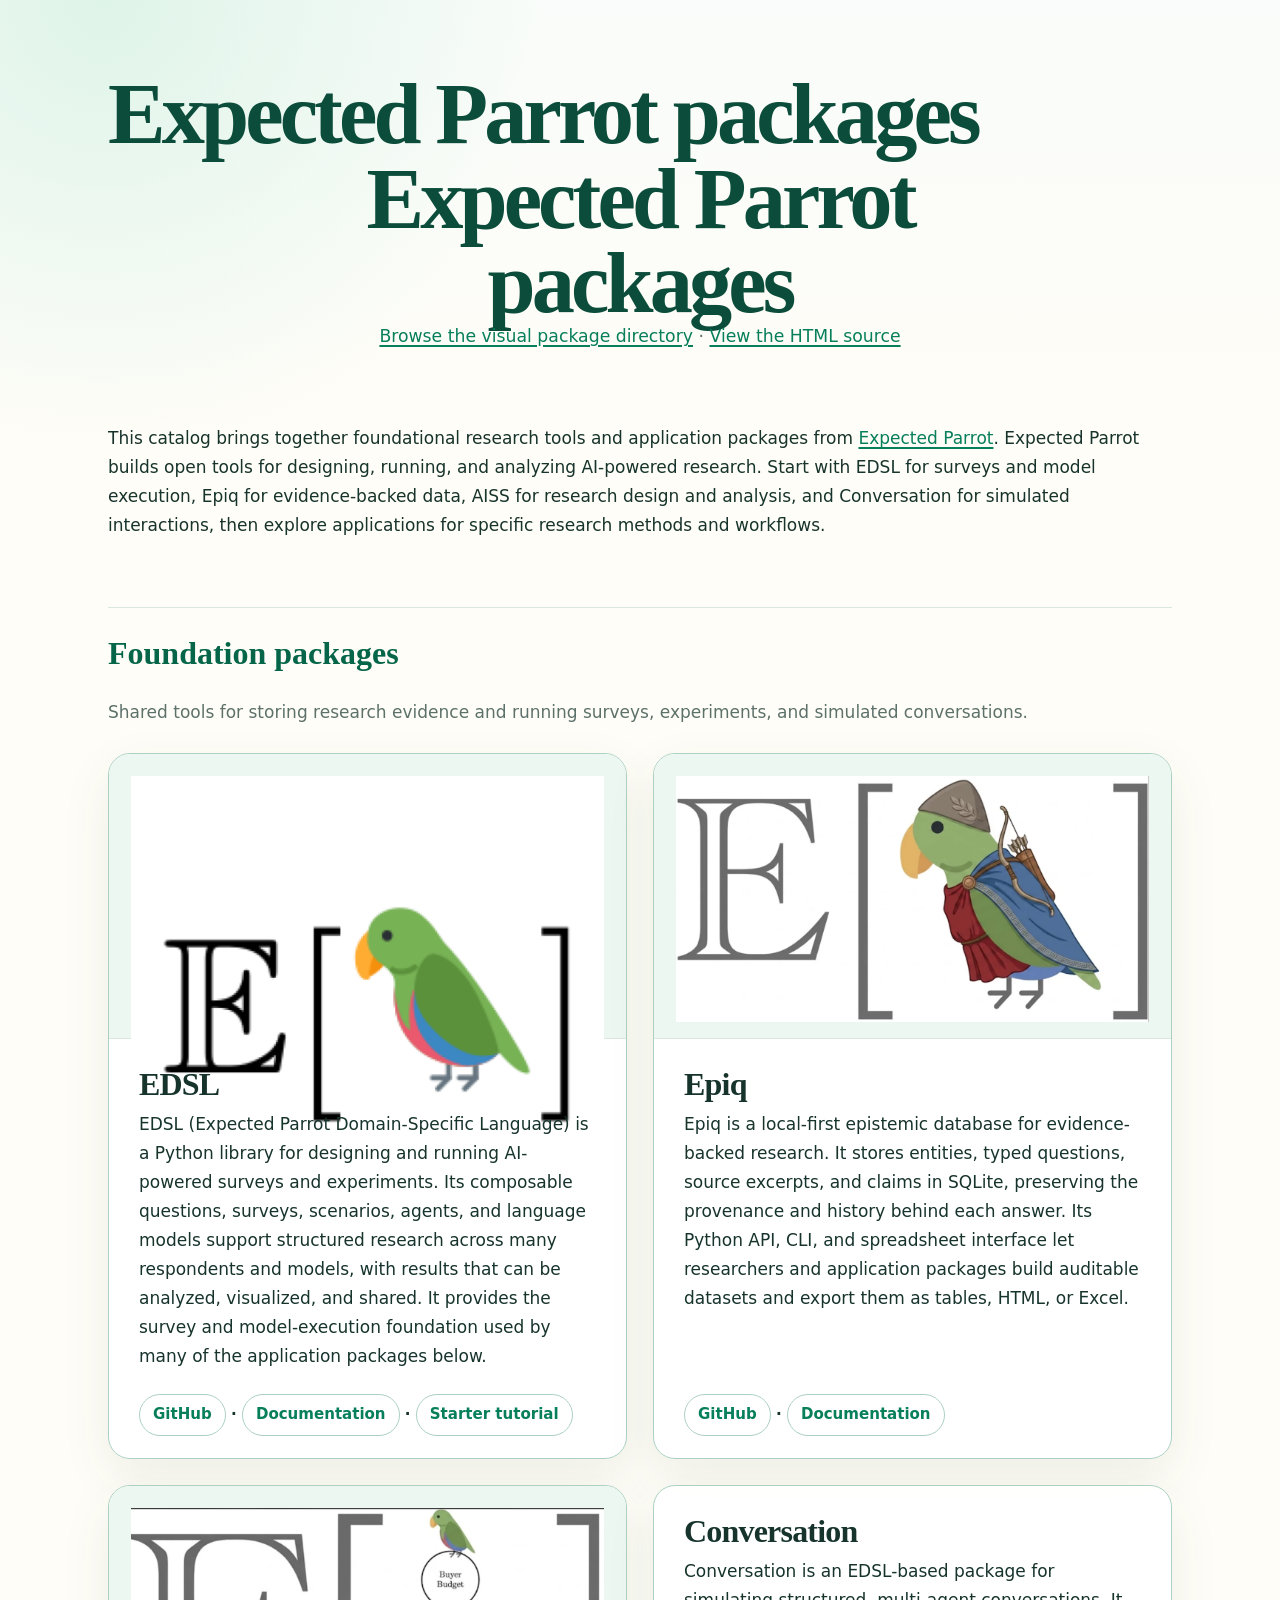
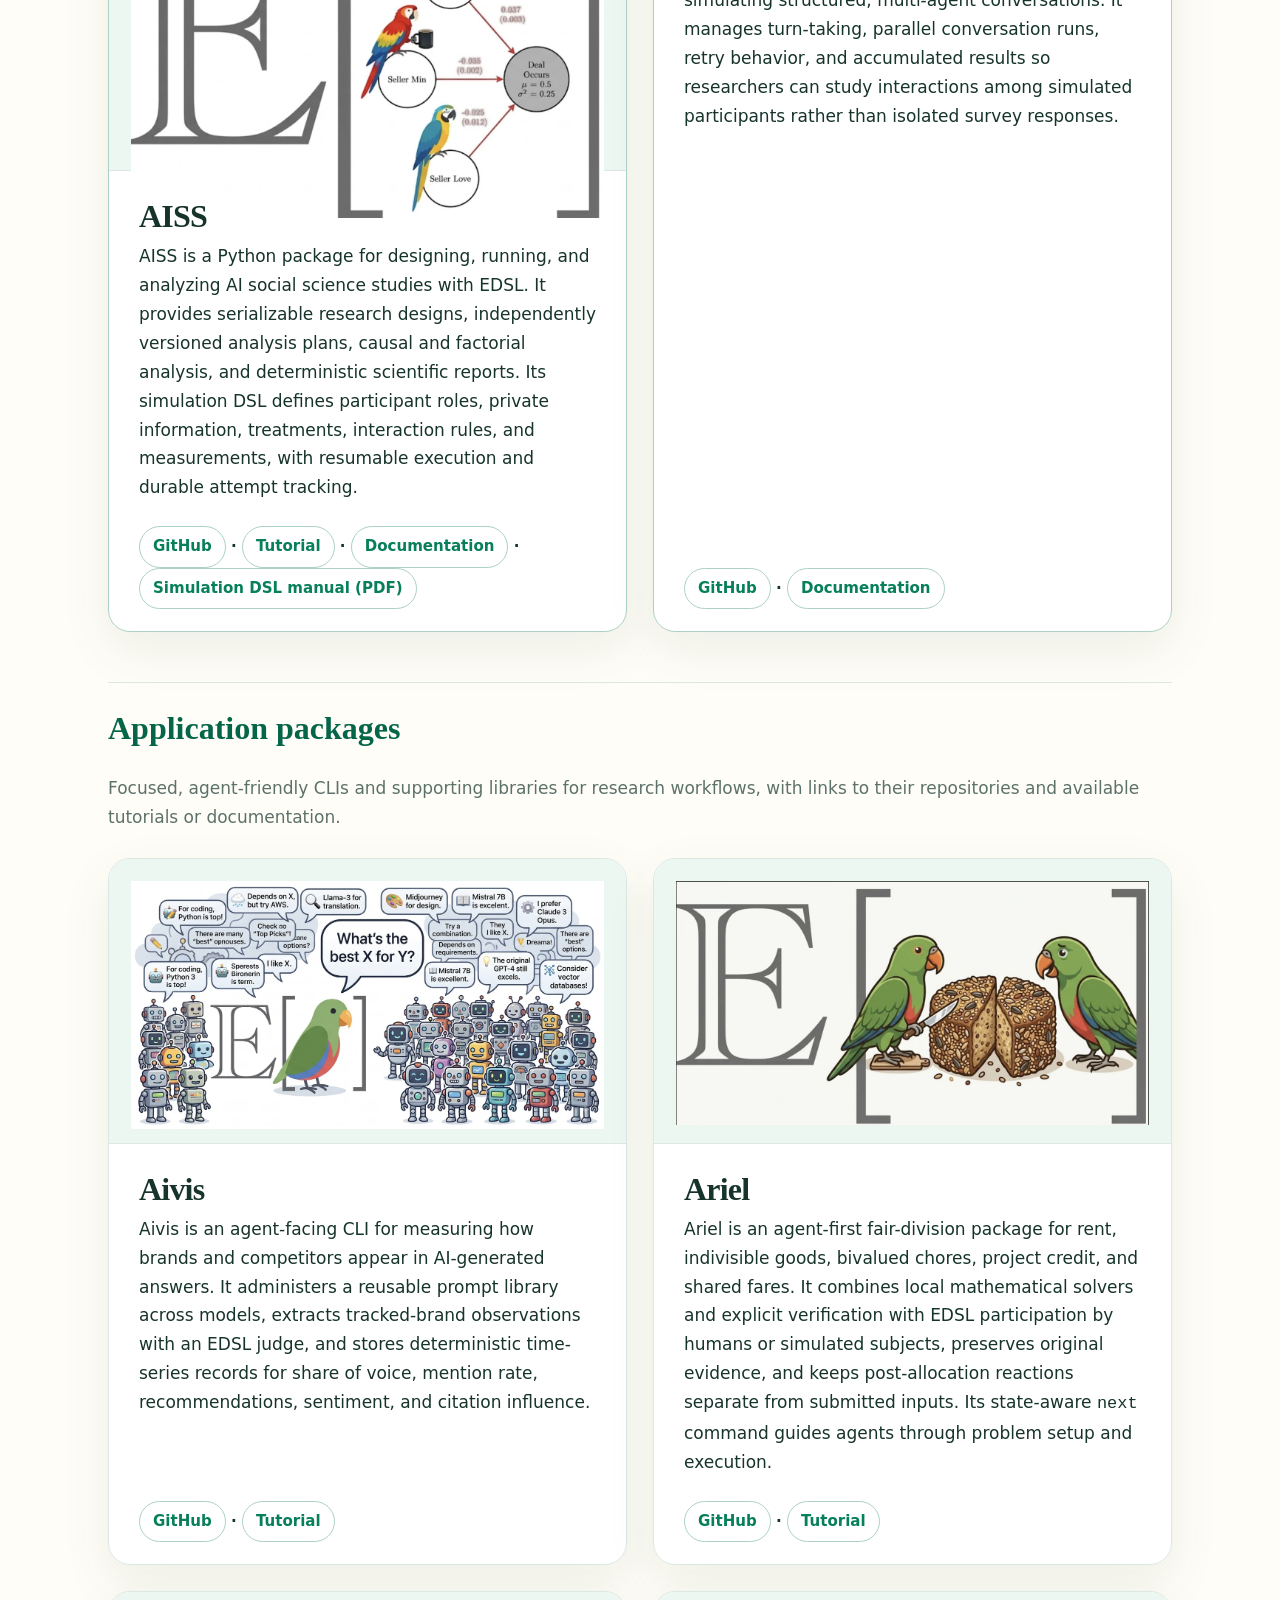
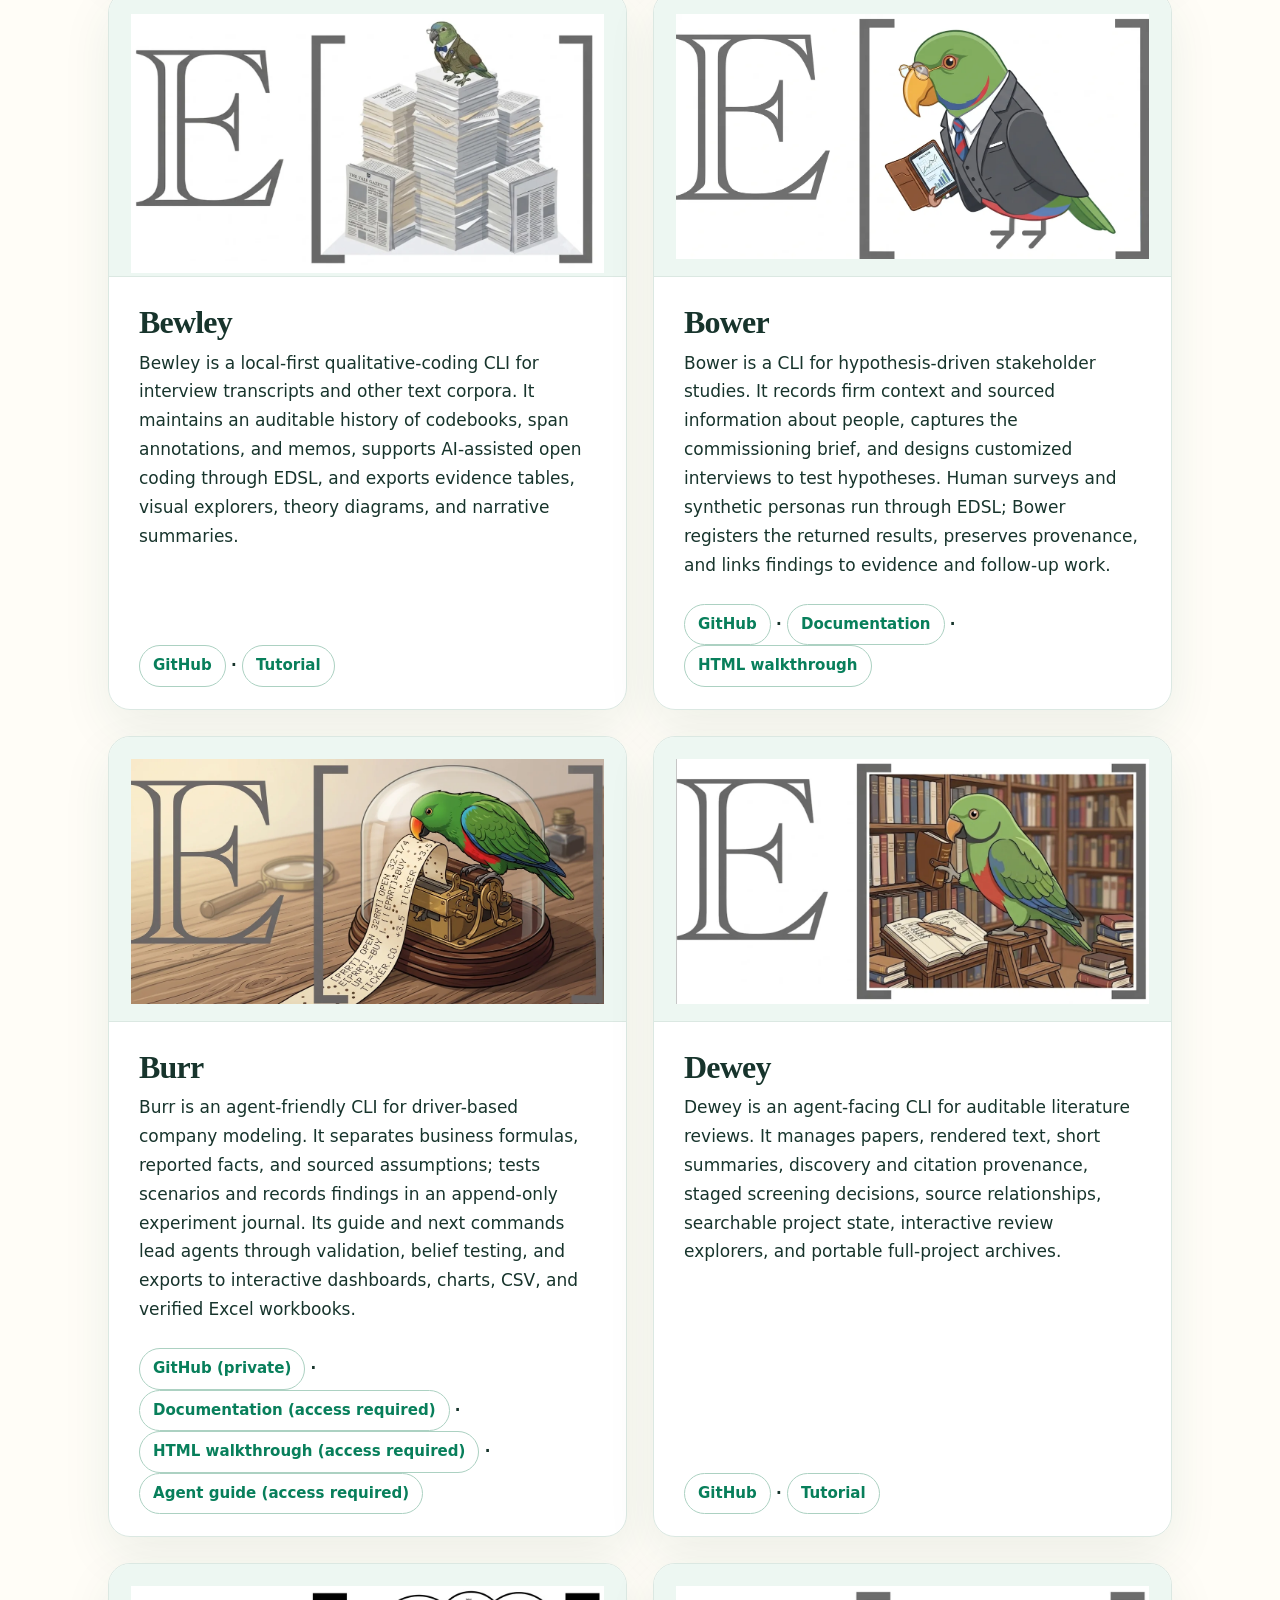
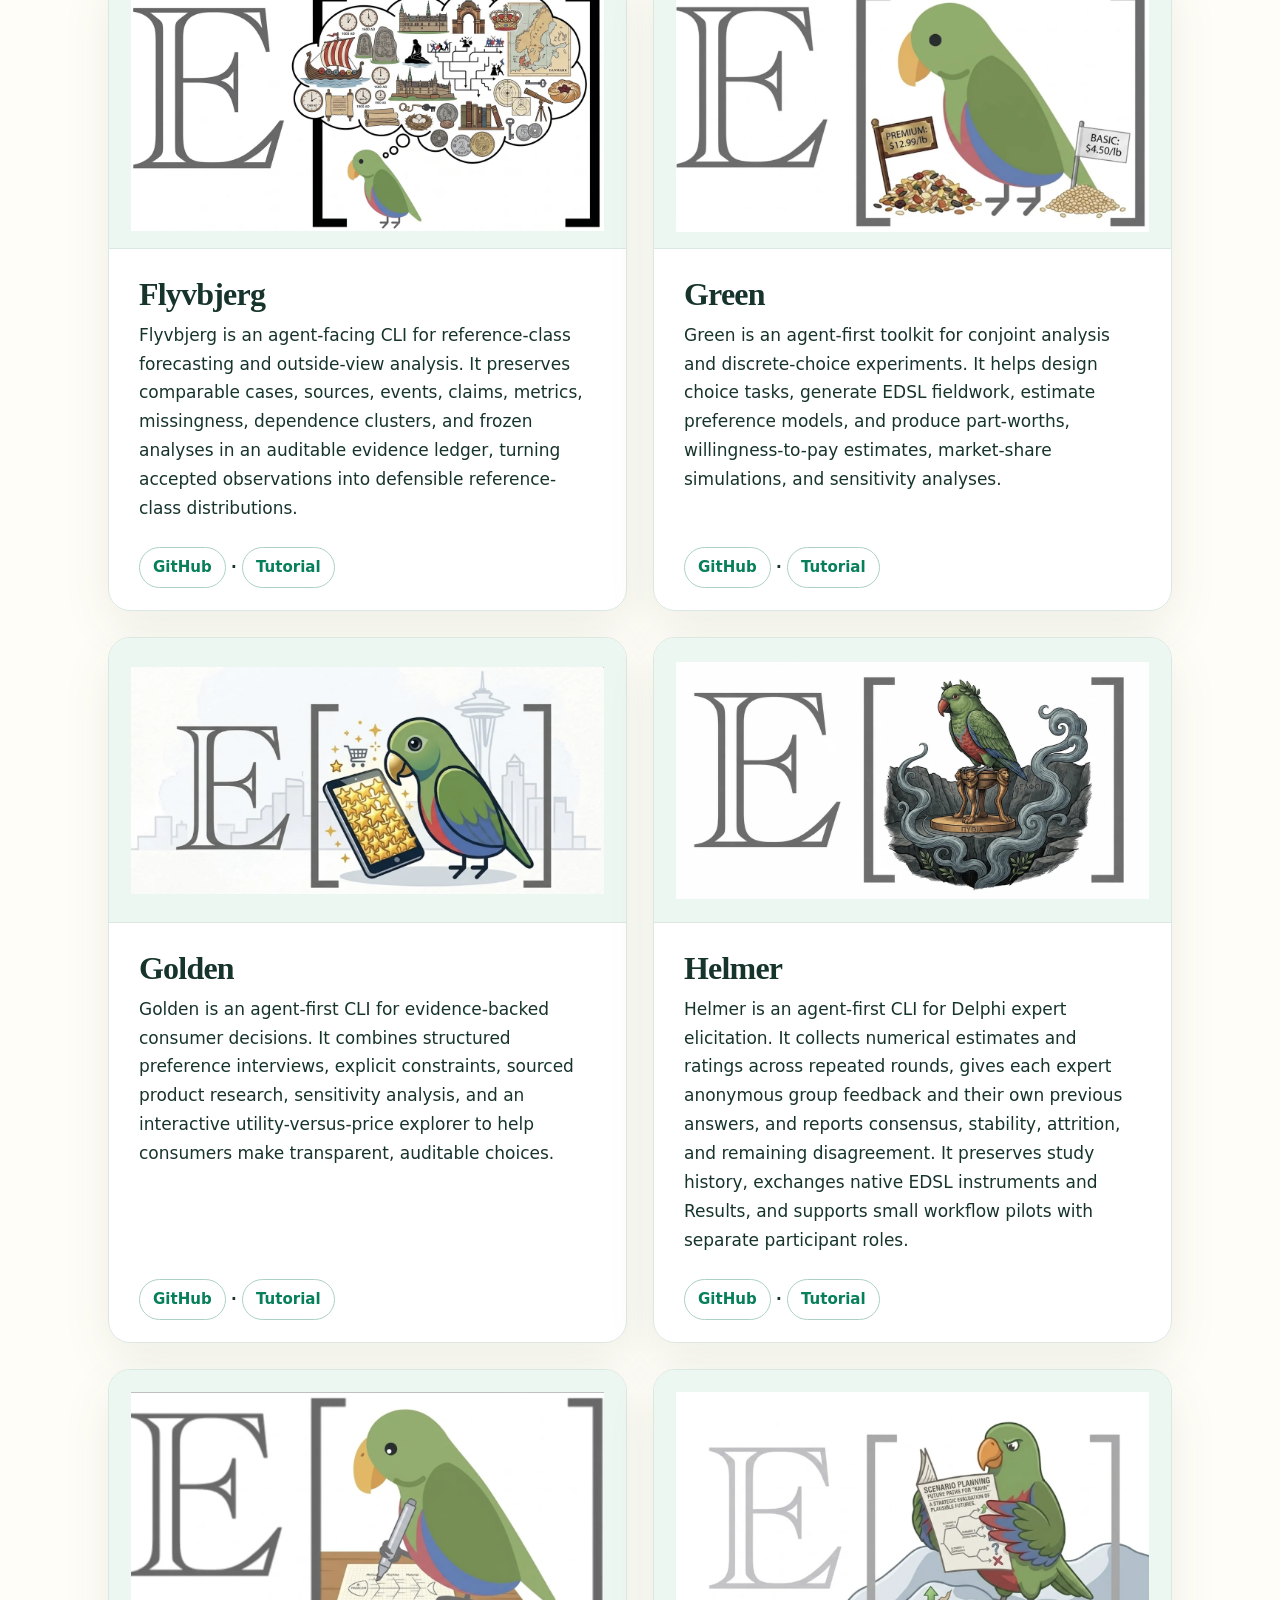
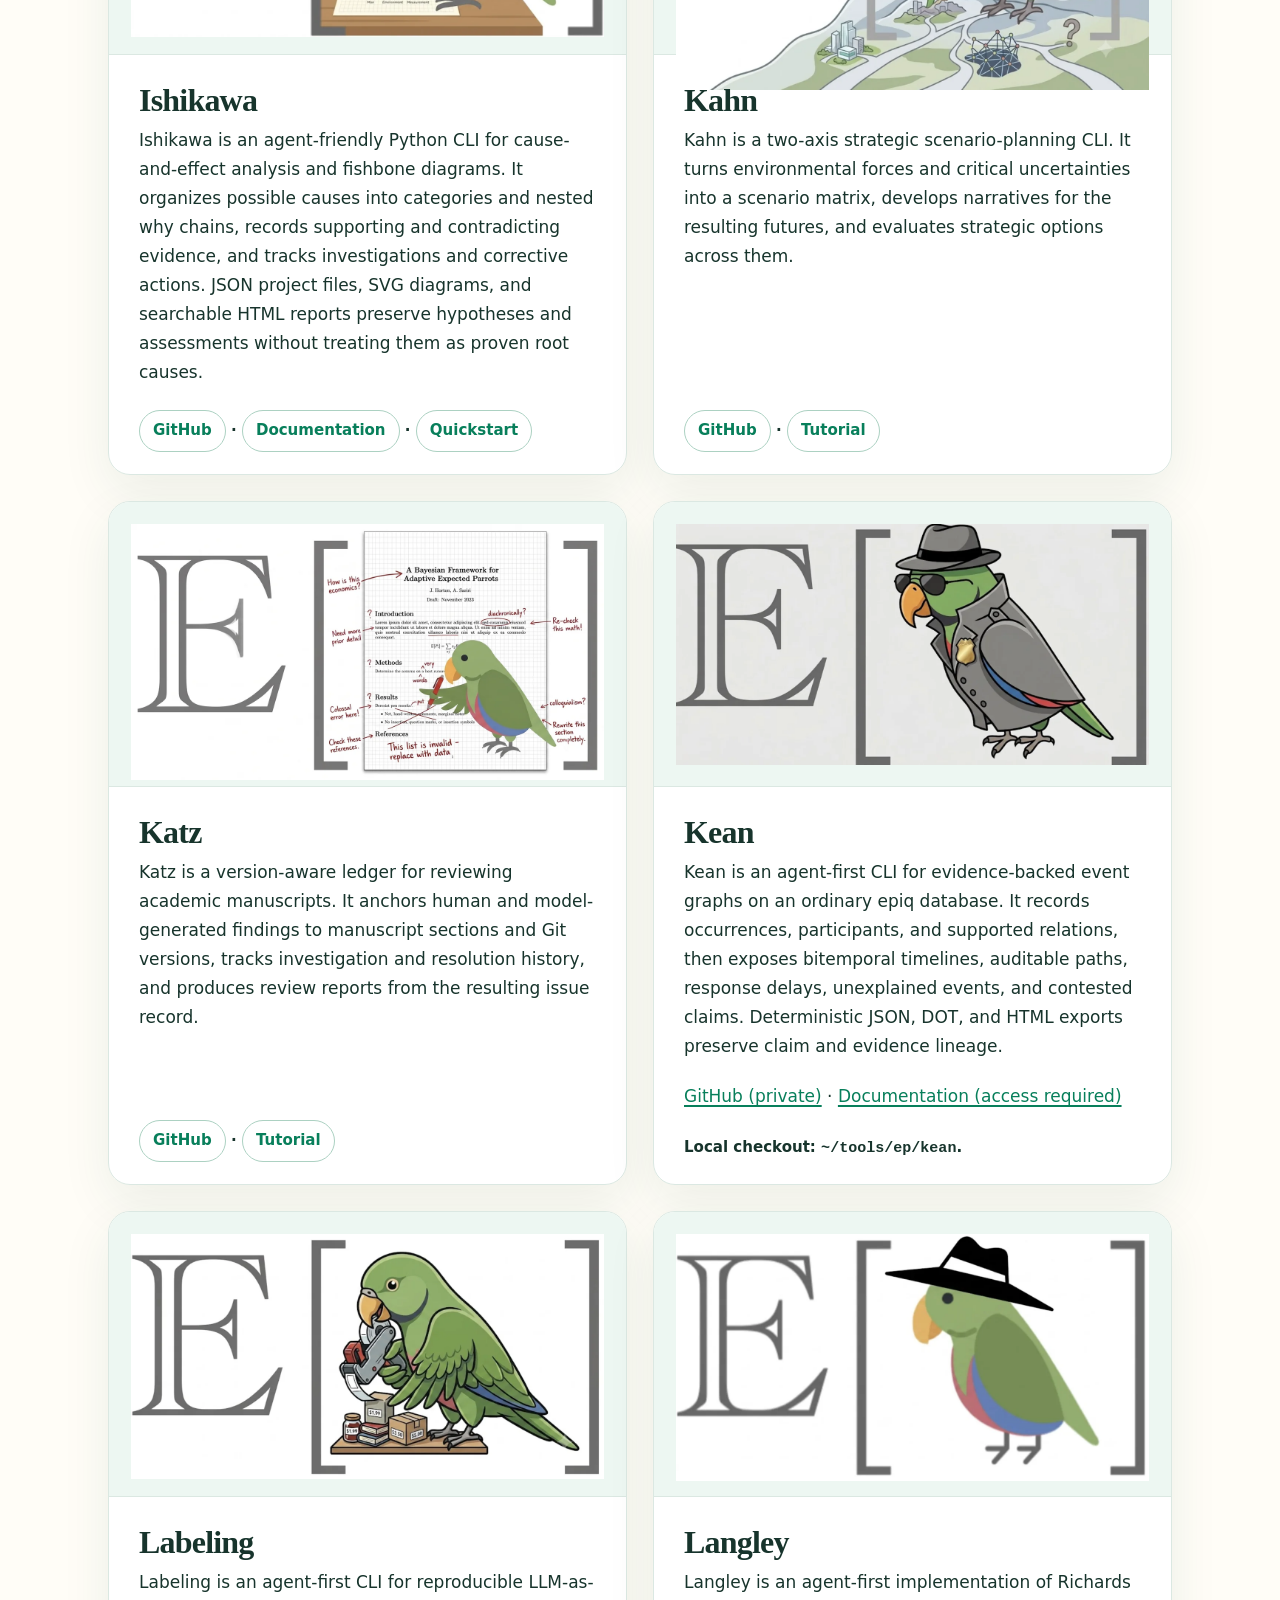
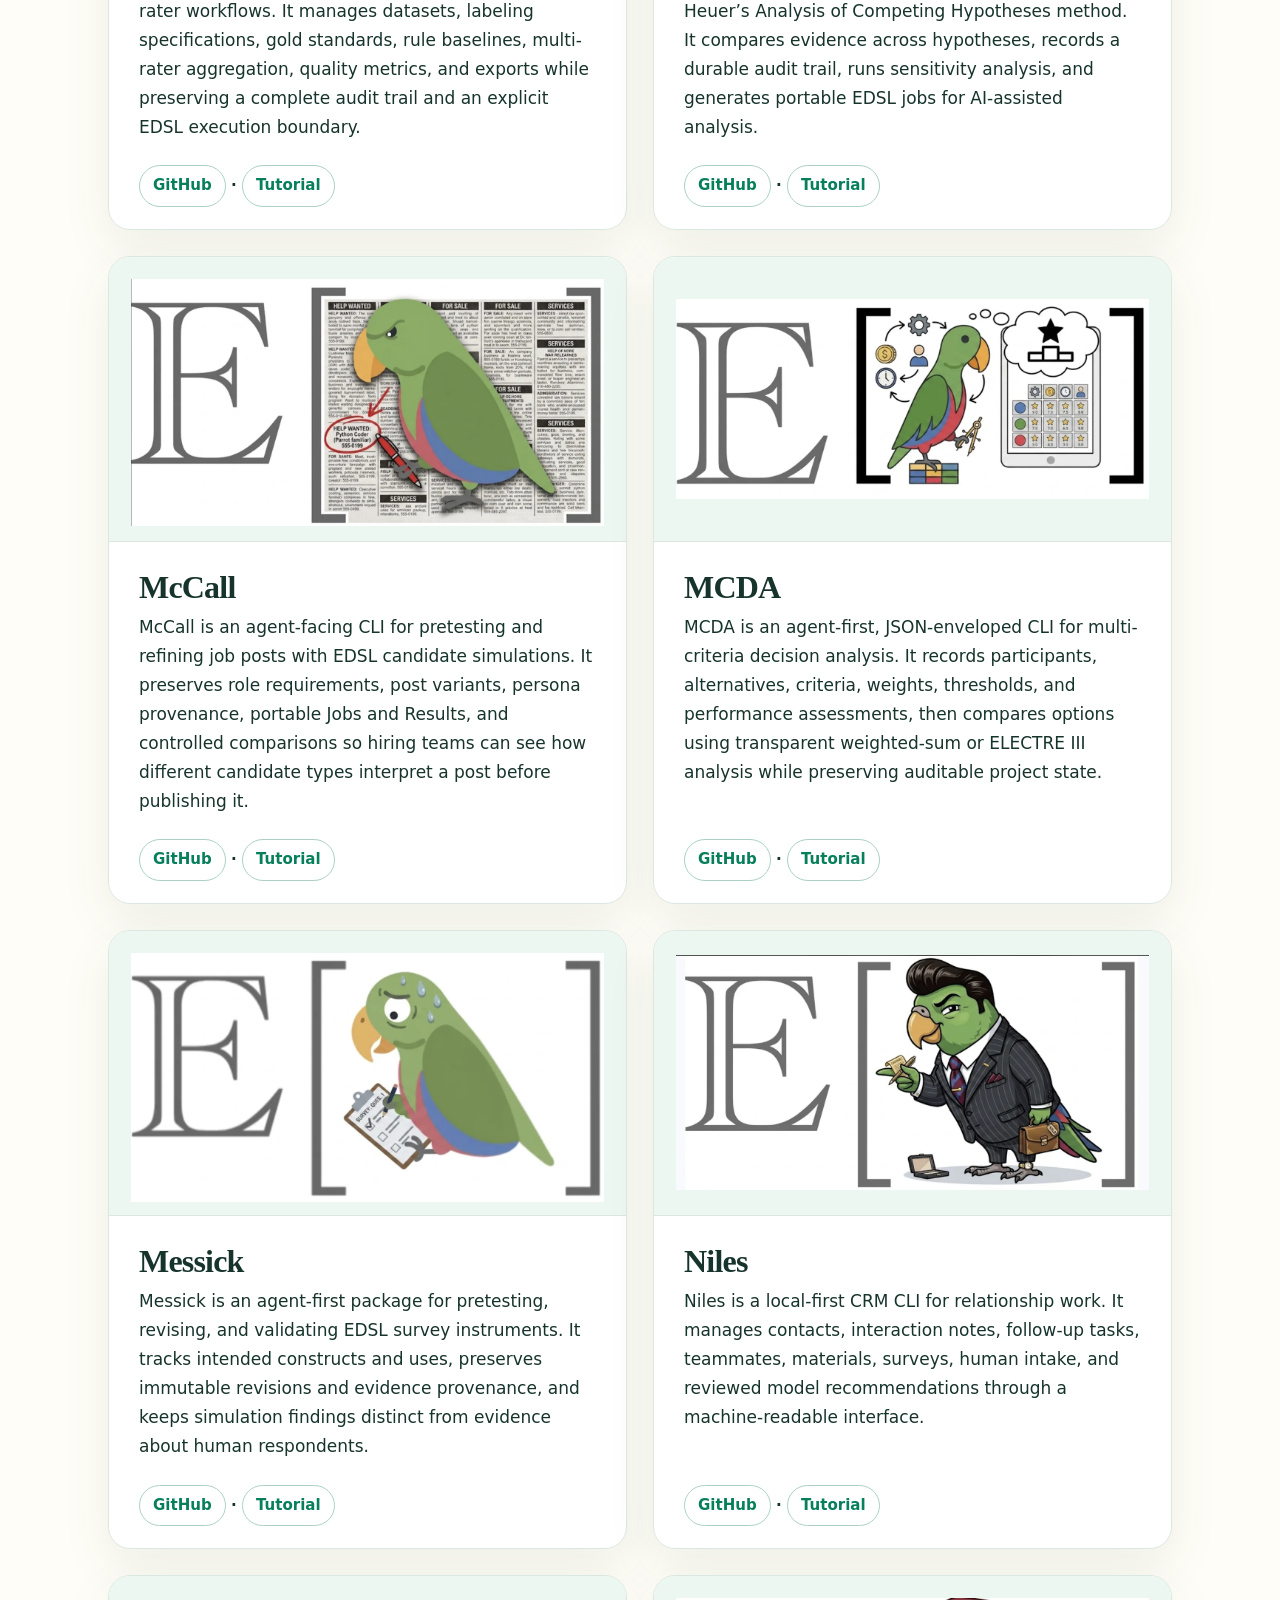
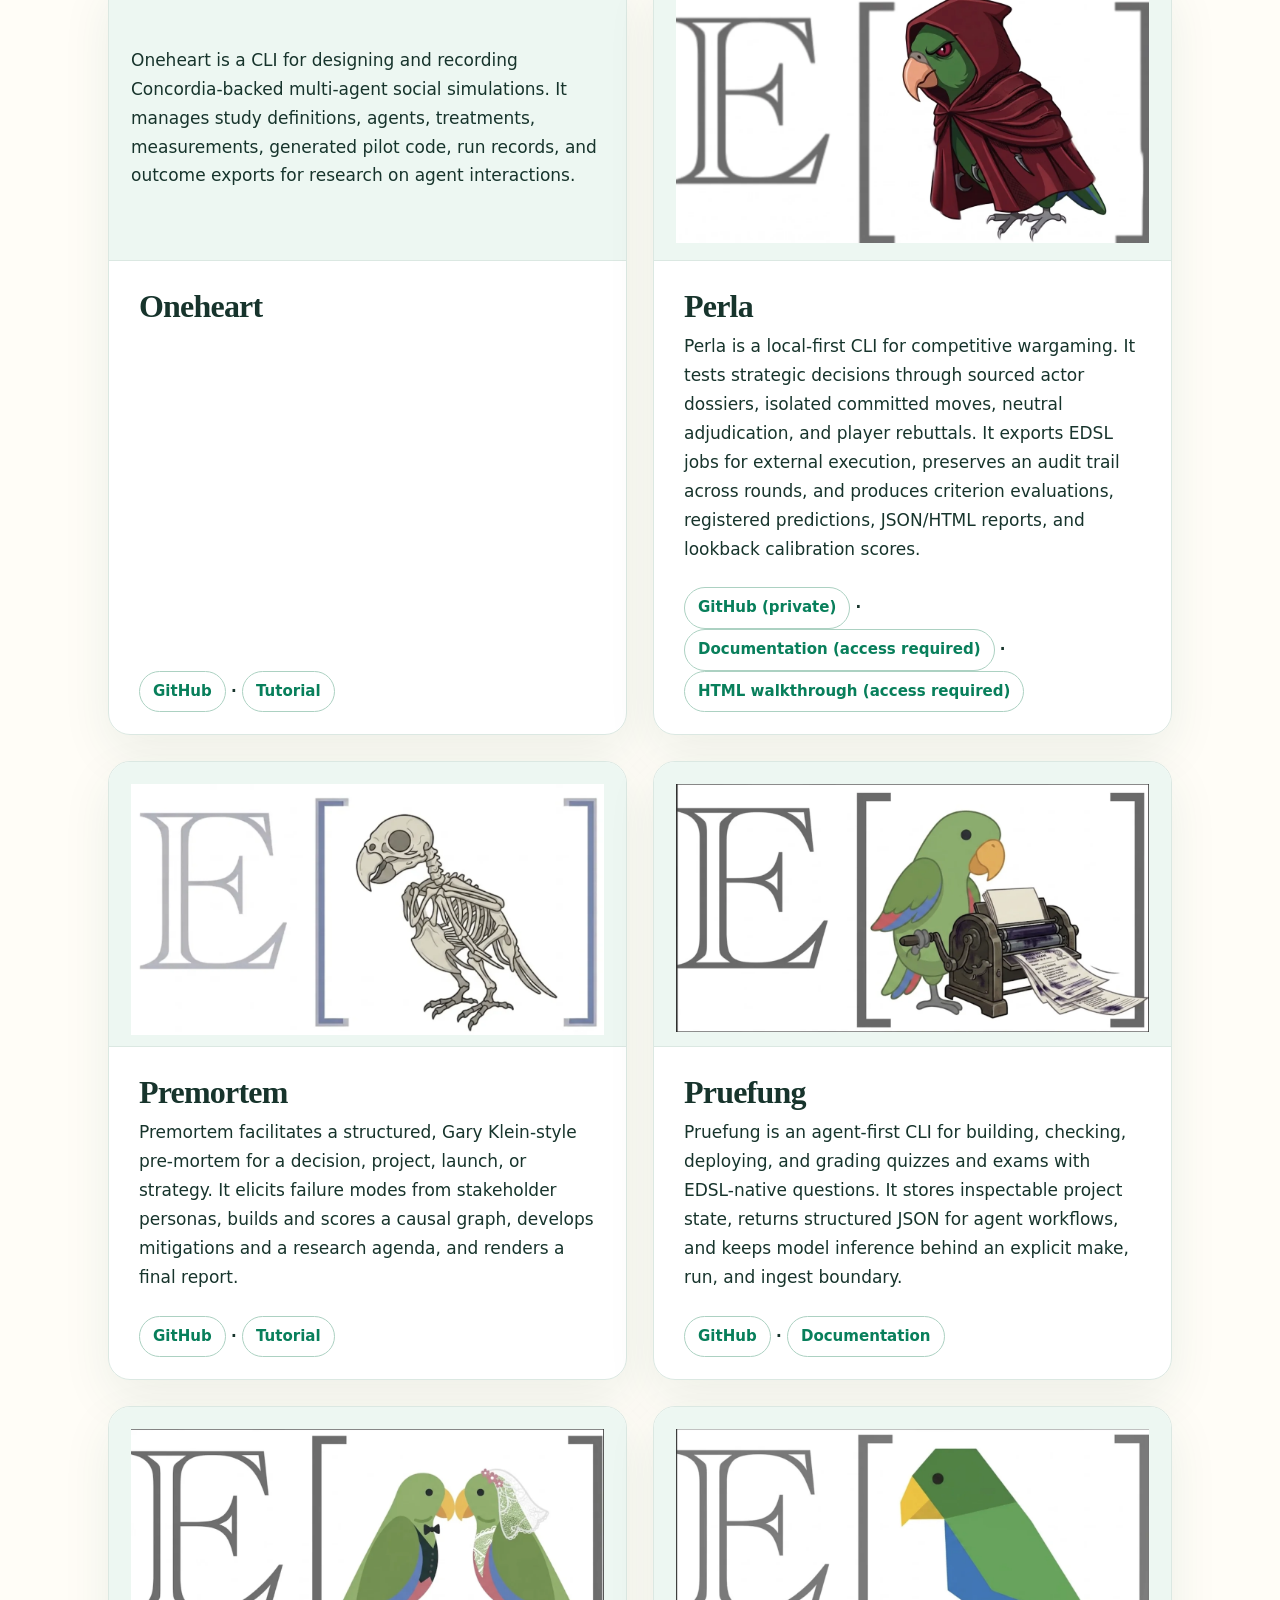
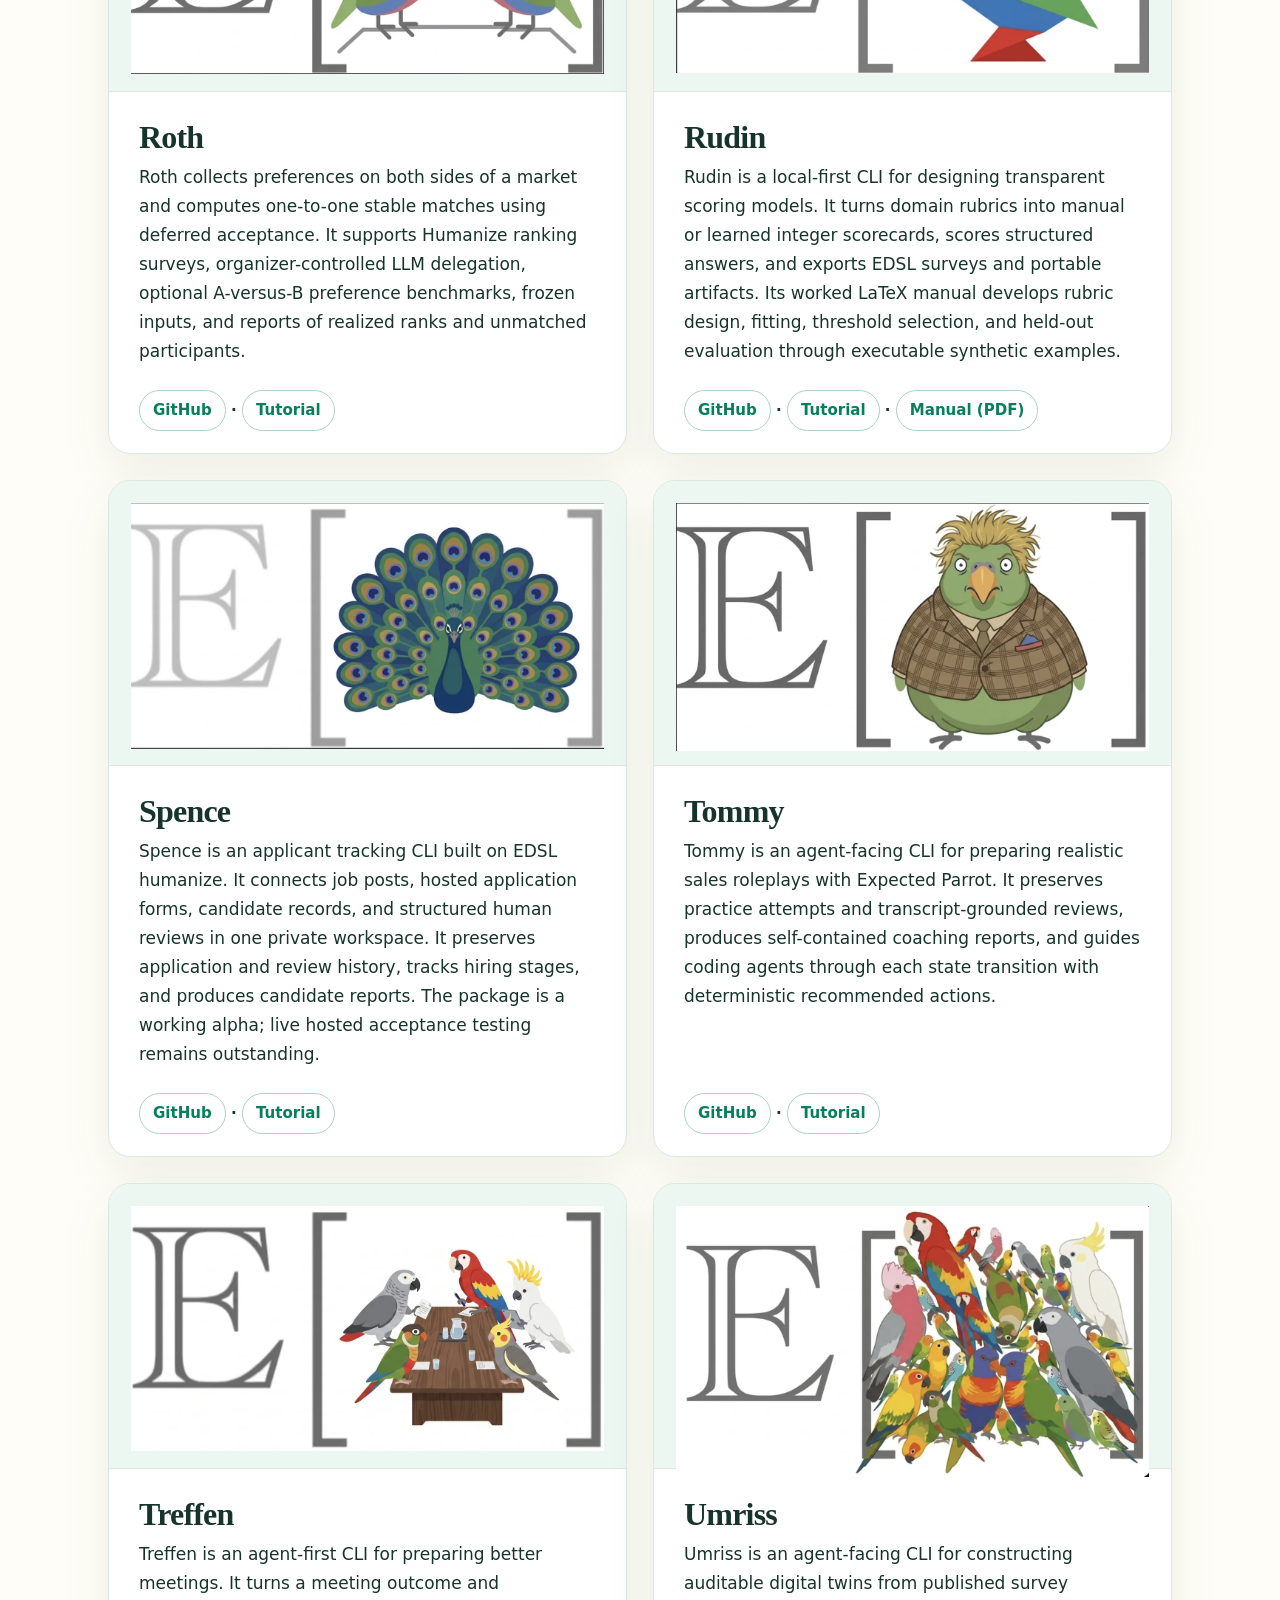
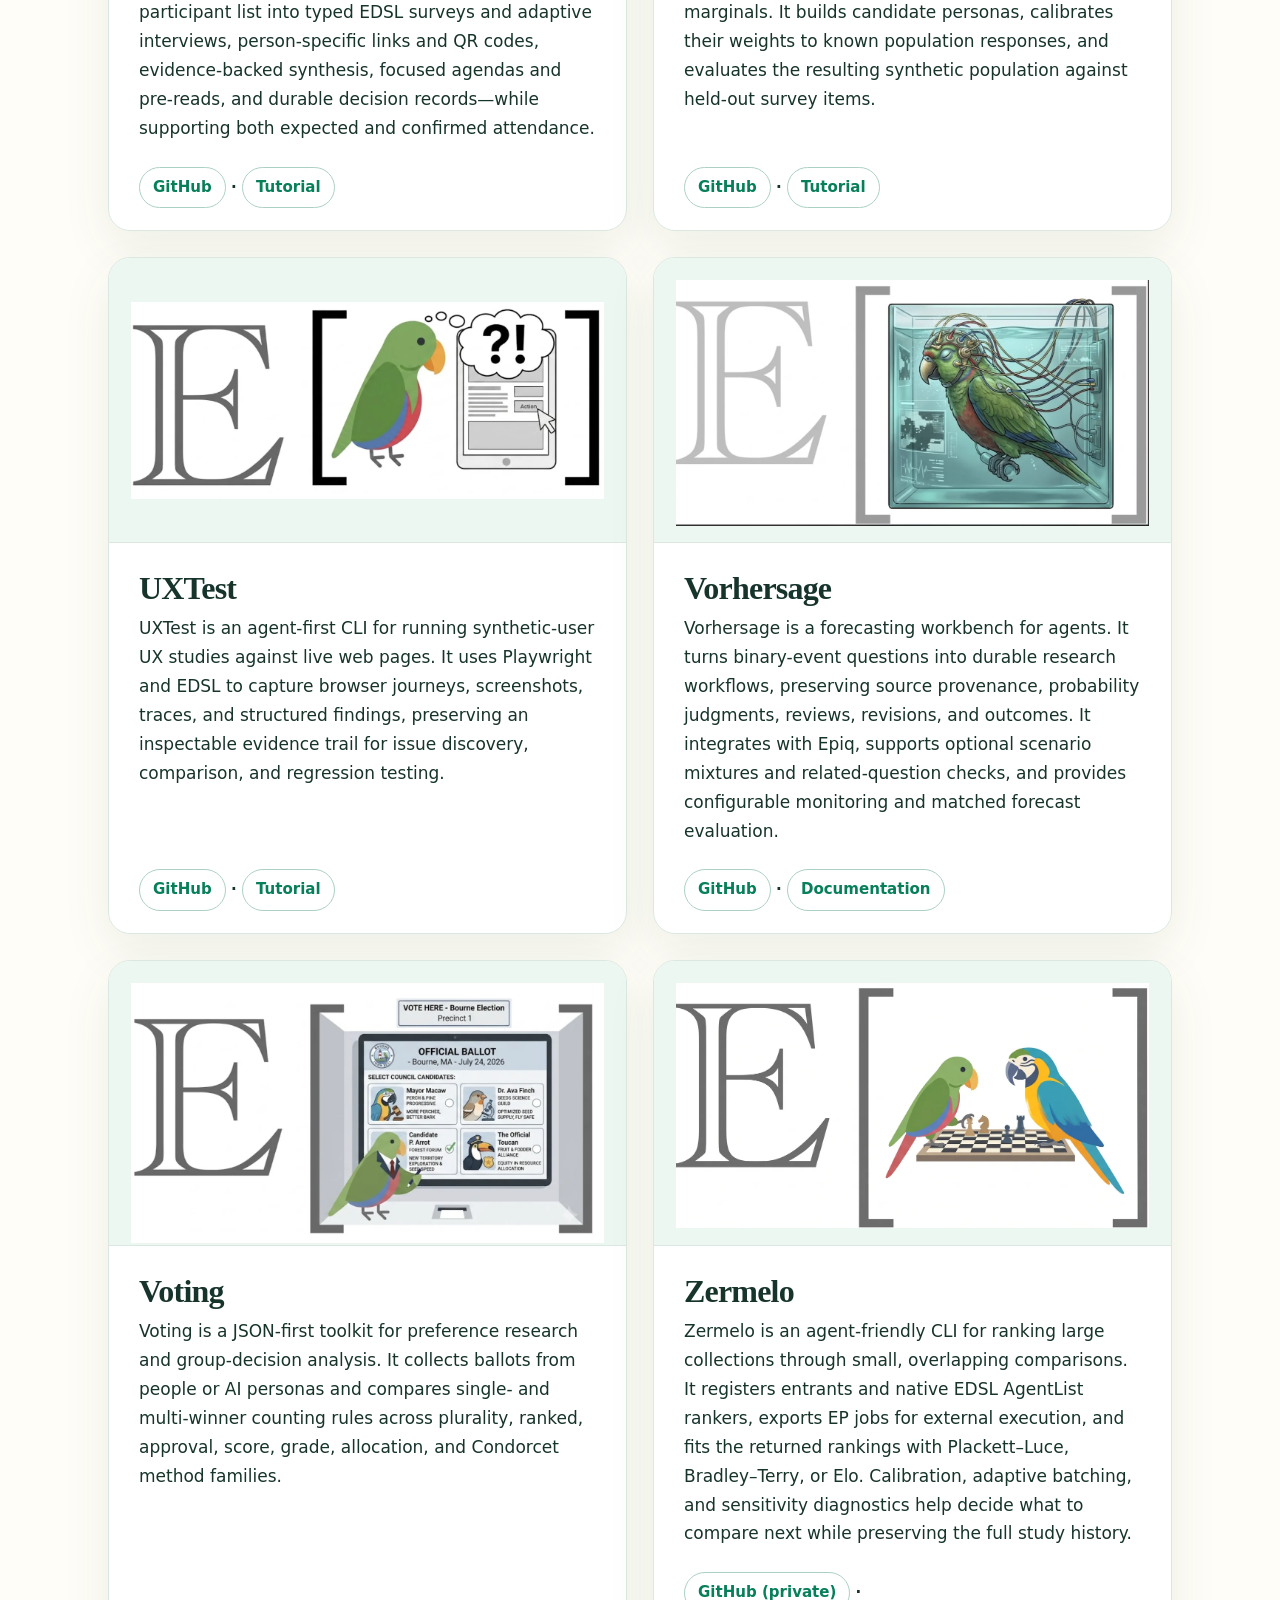
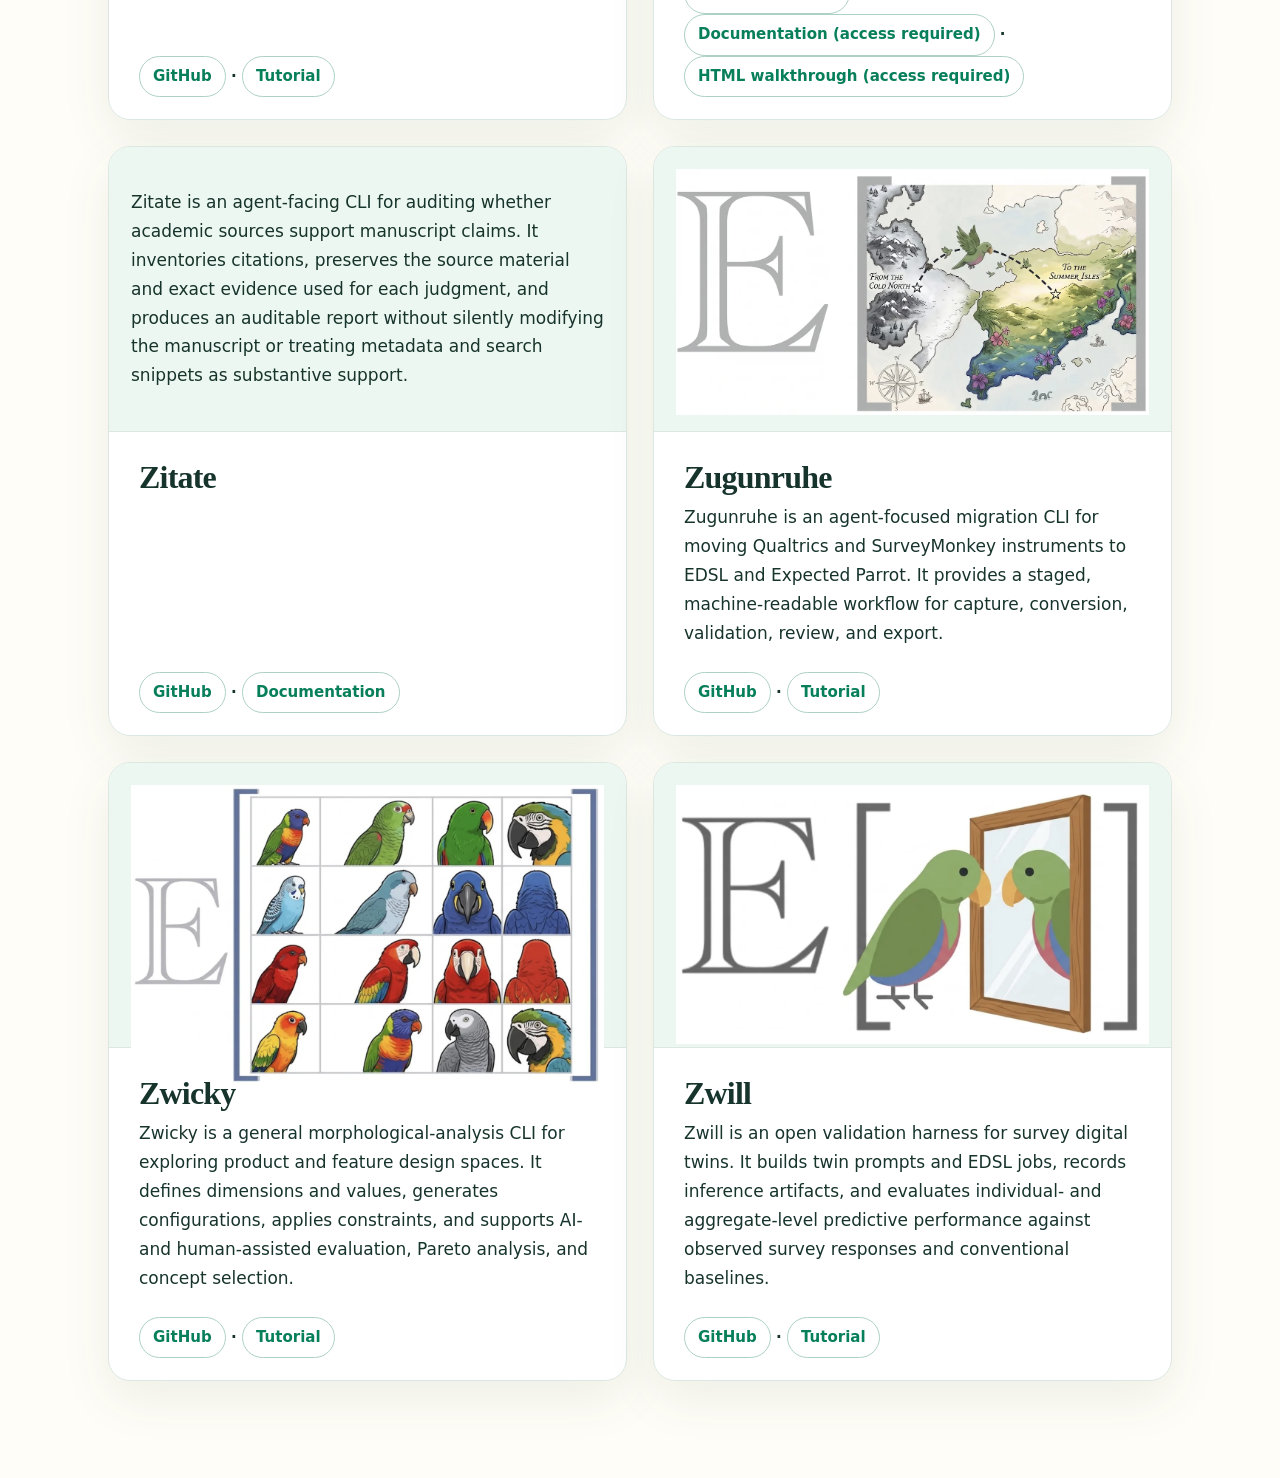
==== docs/index.html @ 19db7ea9 "Compress and vendor package artwork as local WebP assets" ====
<!DOCTYPE html>
<html xmlns="http://www.w3.org/1999/xhtml" lang="en" xml:lang="en">
<head>
  <meta charset="utf-8" />
  <meta name="generator" content="pandoc" />
  <meta name="viewport" content="width=device-width, initial-scale=1.0, user-scalable=yes" />
  <title>Expected Parrot packages</title>
  <style>
    code{white-space: pre-wrap;}
    span.smallcaps{font-variant: small-caps;}
    div.columns{display: flex; gap: min(4vw, 1.5em);}
    div.column{flex: auto; overflow-x: auto;}
    div.hanging-indent{margin-left: 1.5em; text-indent: -1.5em;}
    /* The extra [class] is a hack that increases specificity enough to
       override a similar rule in reveal.js */
    ul.task-list[class]{list-style: none;}
    ul.task-list li input[type="checkbox"] {
      font-size: inherit;
      width: 0.8em;
      margin: 0 0.8em 0.2em -1.6em;
      vertical-align: middle;
    }
    .display.math{display: block; text-align: center; margin: 0.5rem auto;}
  </style>
  <link rel="stylesheet" href="catalog.css" />
</head>
<body>
<header id="title-block-header">
<h1 class="title">Expected Parrot packages</h1>
</header>
<section id="expected-parrot-cli-packages" class="level1">
<h1>Expected Parrot packages</h1>
<p><a href="https://expectedparrot.github.io/directory/">Browse the
visual package directory</a> · <a
href="https://github.com/expectedparrot/directory/blob/main/docs/index.html">View
the HTML source</a></p>
<p>This catalog brings together foundational research tools and application packages from <a href="https://www.expectedparrot.com/">Expected Parrot</a>. Expected Parrot builds open tools for designing, running, and analyzing AI-powered research. Start with EDSL for surveys and model execution, Epiq for evidence-backed data, AISS for research design and analysis, and Conversation for simulated interactions, then explore applications for specific research methods and workflows.</p>
<section id="foundation-packages" class="level2 package-group" aria-labelledby="foundation-heading">
<h2 id="foundation-heading">Foundation packages</h2>
<p>Shared tools for storing research evidence and running surveys, experiments, and simulated conversations.</p>
<section id="edsl" class="level3 package-card foundation-card">
<h3>EDSL</h3>
<p align="center">
  <a href="https://github.com/expectedparrot/edsl"><img src="assets/expected-parrot-logo.webp" width="640" alt="Expected Parrot logo: a green parrot inside expectation brackets"></a>
</p>
<p>EDSL (Expected Parrot Domain-Specific Language) is a Python library for designing and running AI-powered surveys and experiments. Its composable questions, surveys, scenarios, agents, and language models support structured research across many respondents and models, with results that can be analyzed, visualized, and shared. It provides the survey and model-execution foundation used by many of the application packages below.</p>
<p><a href="https://github.com/expectedparrot/edsl">GitHub</a> · <a href="https://docs.expectedparrot.com">Documentation</a> · <a href="https://docs.expectedparrot.com/en/latest/starter_tutorial">Starter tutorial</a></p>
</section>
<section id="epiq" class="level3 package-card foundation-card">
<h3>Epiq</h3>
<p align="center">
  <a href="https://github.com/expectedparrot/epiq"><img src="assets/epiq-artwork.webp" width="640" alt="Epiq artwork: a green parrot wearing a cap and cape, carrying a bow and arrows, inside expectation brackets"></a>
</p>
<p>Epiq is a local-first epistemic database for evidence-backed research. It stores entities, typed questions, source excerpts, and claims in SQLite, preserving the provenance and history behind each answer. Its Python API, CLI, and spreadsheet interface let researchers and application packages build auditable datasets and export them as tables, HTML, or Excel.</p>
<p><a href="https://github.com/expectedparrot/epiq">GitHub</a> · <a href="https://github.com/expectedparrot/epiq#readme">Documentation</a></p>
</section>
<section id="aiss" class="level3 package-card foundation-card">
<h3>AISS</h3>
<p align="center">
  <a href="https://github.com/expectedparrot/aiss"><img src="assets/aiss-artwork.webp" width="640" alt="AISS artwork: parrots perched on a causal diagram linking buyer budget, seller minimum, and seller love to whether a deal occurs, inside expectation brackets"></a>
</p>
<p>AISS is a Python package for designing, running, and analyzing AI social science studies with EDSL. It provides serializable research designs, independently versioned analysis plans, causal and factorial analysis, and deterministic scientific reports. Its simulation DSL defines participant roles, private information, treatments, interaction rules, and measurements, with resumable execution and durable attempt tracking.</p>
<p><a href="https://github.com/expectedparrot/aiss">GitHub</a> · <a href="https://expectedparrot.github.io/directory/tutorials/aiss/">Tutorial</a> · <a href="https://github.com/expectedparrot/aiss#readme">Documentation</a> · <a href="https://github.com/expectedparrot/aiss/blob/main/docs/manual/aiss-manual.pdf">Simulation DSL manual (PDF)</a></p>
</section>
<section id="conversation" class="level3 package-card foundation-card">
<h3>Conversation</h3>
<p>Conversation is an EDSL-based package for simulating structured,
multi-agent conversations. It manages turn-taking, parallel conversation
runs, retry behavior, and accumulated results so researchers can study
interactions among simulated participants rather than isolated survey
responses.</p>
<p><a href="https://github.com/expectedparrot/conversation">GitHub</a> ·
<a
href="https://github.com/expectedparrot/conversation#readme">Documentation</a></p>
</section>
</section>
<section id="application-packages" class="level2 package-group" aria-labelledby="application-heading">
<h2 id="application-heading">Application packages</h2>
<p>Focused, agent-friendly CLIs and supporting libraries for research workflows, with links to their repositories and available tutorials or documentation.</p>
<section id="aivis" class="level3 package-card">
<h3>Aivis</h3>
<p align="center">
<a href="https://github.com/expectedparrot/aivis"><img src="assets/aivis-artwork.webp" width="640" alt="Aivis AI brand-visibility measurement overview"></a>
</p>
<p>Aivis is an agent-facing CLI for measuring how brands and competitors
appear in AI-generated answers. It administers a reusable prompt library
across models, extracts tracked-brand observations with an EDSL judge,
and stores deterministic time-series records for share of voice, mention
rate, recommendations, sentiment, and citation influence.</p>
<p><a href="https://github.com/expectedparrot/aivis">GitHub</a> · <a
href="https://github.com/expectedparrot/aivis#install-and-quickstart">Tutorial</a></p>
</section>
<section id="ariel" class="level3 package-card">
<h3>Ariel</h3>
<p align="center">
  <a href="https://github.com/expectedparrot/ariel"><img src="assets/ariel-artwork.webp" width="640" alt="Ariel artwork: two parrots dividing a seed cake"></a>
</p>
<p>Ariel is an agent-first fair-division package for rent, indivisible goods, bivalued chores, project credit, and shared fares. It combines local mathematical solvers and explicit verification with EDSL participation by humans or simulated subjects, preserves original evidence, and keeps post-allocation reactions separate from submitted inputs. Its state-aware <code>next</code> command guides agents through problem setup and execution.</p>
<p><a href="https://github.com/expectedparrot/ariel">GitHub</a> · <a href="https://github.com/expectedparrot/ariel#install-and-try-the-offline-example">Tutorial</a></p>
</section>
<section id="bewley" class="level3 package-card">
<h3>Bewley</h3>
<p align="center">
<a href="https://github.com/expectedparrot/bewley"><img src="assets/bewley-artwork.webp" width="640" alt="Bewley package artwork"></a>
</p>
<p>Bewley is a local-first qualitative-coding CLI for interview
transcripts and other text corpora. It maintains an auditable history of
codebooks, span annotations, and memos, supports AI-assisted open coding
through EDSL, and exports evidence tables, visual explorers, theory
diagrams, and narrative summaries.</p>
<p><a href="https://github.com/expectedparrot/bewley">GitHub</a> · <a
href="https://expectedparrot.github.io/bewley/">Tutorial</a></p>
</section>
<section id="bower" class="level3 package-card">
<h3>Bower</h3>
<p align="center">
  <a href="https://github.com/expectedparrot/bower"><img src="assets/bower-artwork.webp" width="640" alt="Bower artwork: a green parrot consultant in a suit and glasses holding an analysis tablet, inside expectation brackets"></a>
</p>
<p>Bower is a CLI for hypothesis-driven stakeholder studies. It records firm context and sourced information about people, captures the commissioning brief, and designs customized interviews to test hypotheses. Human surveys and synthetic personas run through EDSL; Bower registers the returned results, preserves provenance, and links findings to evidence and follow-up work.</p>
<p><a href="https://github.com/expectedparrot/bower">GitHub</a> · <a href="https://github.com/expectedparrot/bower#readme">Documentation</a> · <a href="https://github.com/expectedparrot/bower/blob/main/docs/index.html">HTML walkthrough</a></p>
</section>
<section id="burr" class="level3 package-card">
<h3>Burr</h3>
<p align="center">
  <a href="https://github.com/expectedparrot/burr"><img src="assets/burr-artwork.webp" width="640" alt="Burr artwork: a green parrot perched on a brass stock ticker under a glass dome, inside expectation brackets"></a>
</p>
<p>Burr is an agent-friendly CLI for driver-based company modeling. It separates business formulas, reported facts, and sourced assumptions; tests scenarios and records findings in an append-only experiment journal. Its guide and next commands lead agents through validation, belief testing, and exports to interactive dashboards, charts, CSV, and verified Excel workbooks.</p>
<p><a href="https://github.com/expectedparrot/burr">GitHub (private)</a> · <a href="https://github.com/expectedparrot/burr#readme">Documentation (access required)</a> · <a href="https://github.com/expectedparrot/burr/blob/main/docs/index.html">HTML walkthrough (access required)</a> · <a href="https://github.com/expectedparrot/burr/blob/main/burr/agent_guide.md">Agent guide (access required)</a></p>
</section>
<section id="dewey" class="level3 package-card">
<h3>Dewey</h3>
<p align="center">
<a href="https://github.com/expectedparrot/dewey"><img src="assets/dewey-artwork.webp" width="640" alt="Dewey package artwork"></a>
</p>
<p>Dewey is an agent-facing CLI for auditable literature reviews. It
manages papers, rendered text, short summaries, discovery and citation
provenance, staged screening decisions, source relationships, searchable
project state, interactive review explorers, and portable full-project
archives.</p>
<p><a href="https://github.com/expectedparrot/dewey">GitHub</a> · <a
href="https://expectedparrot.github.io/dewey/">Tutorial</a></p>
</section>
<section id="flyvbjerg" class="level3 package-card">
<h3>Flyvbjerg</h3>
<p align="center">
<a href="https://github.com/expectedparrot/flyvbjerg"><img src="assets/flyvbjerg-artwork.webp" width="640" alt="Flyvbjerg package artwork"></a>
</p>
<p>Flyvbjerg is an agent-facing CLI for reference-class forecasting and
outside-view analysis. It preserves comparable cases, sources, events,
claims, metrics, missingness, dependence clusters, and frozen analyses
in an auditable evidence ledger, turning accepted observations into
defensible reference-class distributions.</p>
<p><a href="https://github.com/expectedparrot/flyvbjerg">GitHub</a> · <a
href="https://expectedparrot.github.io/flyvbjerg/">Tutorial</a></p>
</section>
<section id="green" class="level3 package-card">
<h3>Green</h3>
<p align="center">
<a href="https://github.com/expectedparrot/green"><img src="assets/green-artwork.webp" width="640" alt="Green package artwork"></a>
</p>
<p>Green is an agent-first toolkit for conjoint analysis and
discrete-choice experiments. It helps design choice tasks, generate EDSL
fieldwork, estimate preference models, and produce part-worths,
willingness-to-pay estimates, market-share simulations, and sensitivity
analyses.</p>
<p><a href="https://github.com/expectedparrot/green">GitHub</a> · <a
href="https://github.com/expectedparrot/green/blob/main/docs/index.html">Tutorial</a></p>
</section>
<section id="golden" class="level3 package-card">
<h3>Golden</h3>
<p align="center">
<a href="https://github.com/expectedparrot/golden"><img src="assets/golden-artwork.webp" width="640" alt="Golden artwork: an Expected Parrot evaluating product ratings"></a>
</p>
<p>Golden is an agent-first CLI for evidence-backed consumer decisions. It combines structured preference interviews, explicit constraints, sourced product research, sensitivity analysis, and an interactive utility-versus-price explorer to help consumers make transparent, auditable choices.</p>
<p><a href="https://github.com/expectedparrot/golden">GitHub</a> · <a href="https://github.com/expectedparrot/golden/blob/main/docs/index.html">Tutorial</a></p>
</section>
<section id="helmer" class="level3 package-card">
<h3>Helmer</h3>
<p align="center">
<a href="https://github.com/expectedparrot/helmer"><img src="assets/helmer-artwork.webp" width="640" alt="Helmer artwork: a laurel-crowned parrot at the oracle of Delphi inside expectation brackets"></a>
</p>
<p>Helmer is an agent-first CLI for Delphi expert elicitation. It collects numerical estimates and ratings across repeated rounds, gives each expert anonymous group feedback and their own previous answers, and reports consensus, stability, attrition, and remaining disagreement. It preserves study history, exchanges native EDSL instruments and Results, and supports small workflow pilots with separate participant roles.</p>
<p><a href="https://github.com/expectedparrot/helmer">GitHub</a> · <a href="https://github.com/expectedparrot/helmer/blob/main/docs/tutorial.md">Tutorial</a></p>
</section>
<section id="ishikawa" class="level3 package-card">
<h3>Ishikawa</h3>
<p align="center">
<a href="https://github.com/expectedparrot/ishikawa"><img src="assets/ishikawa-artwork.webp" width="640" alt="Ishikawa artwork: a green parrot drawing a fishbone diagram inside expectation brackets"></a>
</p>
<p>Ishikawa is an agent-friendly Python CLI for cause-and-effect analysis and fishbone diagrams. It organizes possible causes into categories and nested why chains, records supporting and contradicting evidence, and tracks investigations and corrective actions. JSON project files, SVG diagrams, and searchable HTML reports preserve hypotheses and assessments without treating them as proven root causes.</p>
<p><a href="https://github.com/expectedparrot/ishikawa">GitHub</a> · <a href="https://github.com/expectedparrot/ishikawa#readme">Documentation</a> · <a href="https://github.com/expectedparrot/ishikawa#install-and-try">Quickstart</a></p>
</section>
<section id="kahn" class="level3 package-card">
<h3>Kahn</h3>
<p align="center">
<a href="https://github.com/expectedparrot/kahn"><img src="assets/kahn-artwork.webp" width="640" alt="Kahn package artwork"></a>
</p>
<p>Kahn is a two-axis strategic scenario-planning CLI. It turns
environmental forces and critical uncertainties into a scenario matrix,
develops narratives for the resulting futures, and evaluates strategic
options across them.</p>
<p><a href="https://github.com/expectedparrot/kahn">GitHub</a> · <a
href="https://expectedparrot.github.io/kahn/">Tutorial</a></p>
</section>
<section id="katz" class="level3 package-card">
<h3>Katz</h3>
<p align="center">
<a href="https://github.com/expectedparrot/katz"><img src="assets/katz-artwork.webp" width="640" alt="Katz package artwork"></a>
</p>
<p>Katz is a version-aware ledger for reviewing academic manuscripts. It
anchors human and model-generated findings to manuscript sections and
Git versions, tracks investigation and resolution history, and produces
review reports from the resulting issue record.</p>
<p><a href="https://github.com/expectedparrot/katz">GitHub</a> · <a
href="https://expectedparrot.github.io/katz/">Tutorial</a></p>
</section>
<section id="kean" class="level3 package-card">
<h3>Kean</h3>
<p align="center">
<a href="https://github.com/expectedparrot/kean"><img src="assets/kean-artwork.webp" width="640" alt="Kean artwork: a green parrot detective in a fedora and trench coat"></a>
</p>
<p>Kean is an agent-first CLI for evidence-backed event graphs on an ordinary epiq database. It records occurrences, participants, and supported relations, then exposes bitemporal timelines, auditable paths, response delays, unexplained events, and contested claims. Deterministic JSON, DOT, and HTML exports preserve claim and evidence lineage.</p>
<p><a href="https://github.com/expectedparrot/kean">GitHub (private)</a> · <a href="https://github.com/expectedparrot/kean#readme">Documentation (access required)</a></p>
<p>Local checkout: <code>~/tools/ep/kean</code>.</p>
</section>
<section id="labeling" class="level3 package-card">
<h3>Labeling</h3>
<p align="center">
<a href="https://github.com/expectedparrot/labeling"><img src="assets/labeling-artwork.webp" width="640" alt="Labeling package artwork"></a>
</p>
<p>Labeling is an agent-first CLI for reproducible LLM-as-rater
workflows. It manages datasets, labeling specifications, gold standards,
rule baselines, multi-rater aggregation, quality metrics, and exports
while preserving a complete audit trail and an explicit EDSL execution
boundary.</p>
<p><a href="https://github.com/expectedparrot/labeling">GitHub</a> · <a
href="https://expectedparrot.github.io/labeling/">Tutorial</a></p>
</section>
<section id="langley" class="level3 package-card">
<h3>Langley</h3>
<p align="center">
<a href="https://github.com/expectedparrot/langley"><img src="assets/langley-artwork.webp" width="640" alt="Langley package artwork"></a>
</p>
<p>Langley is an agent-first implementation of Richards Heuer’s Analysis
of Competing Hypotheses method. It compares evidence across hypotheses,
records a durable audit trail, runs sensitivity analysis, and generates
portable EDSL jobs for AI-assisted analysis.</p>
<p><a href="https://github.com/expectedparrot/langley">GitHub</a> · <a
href="https://expectedparrot.github.io/langley/">Tutorial</a></p>
</section>
<section id="mccall" class="level3 package-card">
<h3>McCall</h3>
<p align="center">
<a href="https://github.com/expectedparrot/mccall"><img src="assets/mccall-artwork.webp" width="640" alt="McCall job-post testing artwork"></a>
</p>
<p>McCall is an agent-facing CLI for pretesting and refining job posts
with EDSL candidate simulations. It preserves role requirements, post
variants, persona provenance, portable Jobs and Results, and controlled
comparisons so hiring teams can see how different candidate types
interpret a post before publishing it.</p>
<p><a href="https://github.com/expectedparrot/mccall">GitHub</a> · <a
href="https://expectedparrot.github.io/mccall/">Tutorial</a></p>
</section>
<section id="mcda" class="level3 package-card">
<h3>MCDA</h3>
<p align="center">
<a href="https://github.com/expectedparrot/mcda"><img src="assets/mcda-artwork.webp" width="640" alt="MCDA package artwork"></a>
</p>
<p>MCDA is an agent-first, JSON-enveloped CLI for multi-criteria
decision analysis. It records participants, alternatives, criteria,
weights, thresholds, and performance assessments, then compares options
using transparent weighted-sum or ELECTRE III analysis while preserving
auditable project state.</p>
<p><a href="https://github.com/expectedparrot/mcda">GitHub</a> · <a
href="https://github.com/expectedparrot/mcda#full-example-choosing-an-office-lease">Tutorial</a></p>
</section>
<section id="messick" class="level3 package-card">
<h3>Messick</h3>
<p align="center">
<a href="https://github.com/expectedparrot/messick"><img src="assets/messick-artwork.webp" width="640" alt="Messick package artwork"></a>
</p>
<p>Messick is an agent-first package for pretesting, revising, and
validating EDSL survey instruments. It tracks intended constructs and
uses, preserves immutable revisions and evidence provenance, and keeps
simulation findings distinct from evidence about human respondents.</p>
<p><a href="https://github.com/expectedparrot/messick">GitHub</a> · <a
href="https://expectedparrot.github.io/messick/">Tutorial</a></p>
</section>
<section id="niles" class="level3 package-card">
<h3>Niles</h3>
<p align="center">
<a href="https://github.com/expectedparrot/niles"><img src="assets/niles-artwork.webp" width="640" alt="Niles package artwork"></a>
</p>
<p>Niles is a local-first CRM CLI for relationship work. It manages
contacts, interaction notes, follow-up tasks, teammates, materials,
surveys, human intake, and reviewed model recommendations through a
machine-readable interface.</p>
<p><a href="https://github.com/expectedparrot/niles">GitHub</a> · <a
href="https://expectedparrot.github.io/niles/">Tutorial</a></p>
</section>
<section id="oneheart" class="level3 package-card">
<h3>Oneheart</h3>
<p>Oneheart is a CLI for designing and recording Concordia-backed
multi-agent social simulations. It manages study definitions, agents,
treatments, measurements, generated pilot code, run records, and outcome
exports for research on agent interactions.</p>
<p><a href="https://github.com/expectedparrot/oneheart">GitHub</a> · <a
href="https://expectedparrot.github.io/oneheart/">Tutorial</a></p>
</section>
<section id="perla" class="level3 package-card">
<h3>Perla</h3>
<p align="center">
  <a href="https://github.com/expectedparrot/perla"><img src="assets/perla-artwork.webp" width="640" alt="Perla artwork: a green parrot wearing a burgundy hooded cloak, inside expectation brackets"></a>
</p>
<p>Perla is a local-first CLI for competitive wargaming. It tests strategic decisions through sourced actor dossiers, isolated committed moves, neutral adjudication, and player rebuttals. It exports EDSL jobs for external execution, preserves an audit trail across rounds, and produces criterion evaluations, registered predictions, JSON/HTML reports, and lookback calibration scores.</p>
<p><a href="https://github.com/expectedparrot/perla">GitHub (private)</a> · <a href="https://github.com/expectedparrot/perla#readme">Documentation (access required)</a> · <a href="https://github.com/expectedparrot/perla/blob/main/docs/index.html">HTML walkthrough (access required)</a></p>
</section>
<section id="premortem" class="level3 package-card">
<h3>Premortem</h3>
<p align="center">
<a href="https://github.com/expectedparrot/premortem"><img src="assets/premortem-artwork.webp" width="640" alt="Premortem package artwork"></a>
</p>
<p>Premortem facilitates a structured, Gary Klein-style pre-mortem for a
decision, project, launch, or strategy. It elicits failure modes from
stakeholder personas, builds and scores a causal graph, develops
mitigations and a research agenda, and renders a final report.</p>
<p><a href="https://github.com/expectedparrot/premortem">GitHub</a> · <a
href="https://expectedparrot.github.io/premortem/">Tutorial</a></p>
</section>
<section id="pruefung" class="level3 package-card">
<h3>Pruefung</h3>
<p align="center">
<a href="https://github.com/expectedparrot/pruefung"><img src="assets/pruefung-artwork.webp" width="640" alt="Pruefung package artwork"></a>
</p>
<p>Pruefung is an agent-first CLI for building, checking, deploying, and
grading quizzes and exams with EDSL-native questions. It stores
inspectable project state, returns structured JSON for agent workflows,
and keeps model inference behind an explicit make, run, and ingest
boundary.</p>
<p><a href="https://github.com/expectedparrot/pruefung">GitHub</a> · <a
href="https://github.com/expectedparrot/pruefung/blob/main/pruefung-spec.md">Documentation</a></p>
</section>
<section id="roth" class="level3 package-card">
<h3>Roth</h3>
<p align="center">
<a href="https://github.com/expectedparrot/roth"><img src="assets/roth-artwork.webp" width="640" alt="Roth package artwork"></a>
</p>
<p>Roth collects preferences on both sides of a market and computes
one-to-one stable matches using deferred acceptance. It supports
Humanize ranking surveys, organizer-controlled LLM delegation, optional
A-versus-B preference benchmarks, frozen inputs, and reports of realized
ranks and unmatched participants.</p>
<p><a href="https://github.com/expectedparrot/roth">GitHub</a> · <a
href="https://expectedparrot.github.io/roth/">Tutorial</a></p>
</section>
<section id="rudin" class="level3 package-card">
<h3>Rudin</h3>
<p align="center">
<a href="https://github.com/expectedparrot/rudin"><img src="assets/rudin-artwork.webp" width="640" alt="Rudin artwork: a geometric parrot inside expectation brackets"></a>
</p>
<p>Rudin is a local-first CLI for designing transparent scoring models. It turns domain rubrics into manual or learned integer scorecards, scores structured answers, and exports EDSL surveys and portable artifacts. Its worked LaTeX manual develops rubric design, fitting, threshold selection, and held-out evaluation through executable synthetic examples.</p>
<p><a href="https://github.com/expectedparrot/rudin">GitHub</a> · <a
href="https://expectedparrot.github.io/rudin/">Tutorial</a> · <a
href="https://github.com/expectedparrot/rudin/blob/main/docs/rudin-manual.pdf">Manual (PDF)</a></p>
</section>
<section id="spence" class="level3 package-card">
<h3>Spence</h3>
<p align="center">
<a href="https://github.com/expectedparrot/spence"><img src="assets/spence-artwork.webp" width="640" alt="Spence artwork: a peacock with its tail fanned inside brackets"></a>
</p>
<p>Spence is an applicant tracking CLI built on EDSL humanize. It connects job posts, hosted application forms, candidate records, and structured human reviews in one private workspace. It preserves application and review history, tracks hiring stages, and produces candidate reports. The package is a working alpha; live hosted acceptance testing remains outstanding.</p>
<p><a href="https://github.com/expectedparrot/spence">GitHub</a> · <a
href="https://expectedparrot.github.io/spence/">Tutorial</a></p>
</section>
<section id="tommy" class="level3 package-card">
<h3>Tommy</h3>
<p align="center">
<a href="https://github.com/expectedparrot/tommy"><img src="assets/tommy-artwork.webp" width="640" alt="Tommy package artwork"></a>
</p>
<p>Tommy is an agent-facing CLI for preparing realistic sales roleplays
with Expected Parrot. It preserves practice attempts and
transcript-grounded reviews, produces self-contained coaching reports,
and guides coding agents through each state transition with
deterministic recommended actions.</p>
<p><a href="https://github.com/expectedparrot/tommy">GitHub</a> · <a
href="https://expectedparrot.github.io/tommy/">Tutorial</a></p>
</section>
<section id="treffen" class="level3 package-card">
<h3>Treffen</h3>
<p align="center">
<a href="https://github.com/expectedparrot/treffen"><img src="assets/treffen-artwork.webp" width="640" alt="Treffen package artwork"></a>
</p>
<p>Treffen is an agent-first CLI for preparing better meetings. It turns
a meeting outcome and participant list into typed EDSL surveys and
adaptive interviews, person-specific links and QR codes, evidence-backed
synthesis, focused agendas and pre-reads, and durable decision
records—while supporting both expected and confirmed attendance.</p>
<p><a href="https://github.com/expectedparrot/treffen">GitHub</a> · <a
href="https://expectedparrot.github.io/treffen/">Tutorial</a></p>
</section>
<section id="umriss" class="level3 package-card">
<h3>Umriss</h3>
<p align="center">
<a href="https://github.com/expectedparrot/umriss"><img src="assets/umriss-artwork.webp" width="640" alt="Umriss package artwork"></a>
</p>
<p>Umriss is an agent-facing CLI for constructing auditable digital
twins from published survey marginals. It builds candidate personas,
calibrates their weights to known population responses, and evaluates
the resulting synthetic population against held-out survey items.</p>
<p><a href="https://github.com/expectedparrot/umriss">GitHub</a> · <a
href="https://expectedparrot.github.io/umriss/">Tutorial</a></p>
</section>
<section id="uxtest" class="level3 package-card">
<h3>UXTest</h3>
<p align="center">
<a href="https://github.com/expectedparrot/uxtest"><img src="assets/uxtest-artwork.webp" width="640" alt="UXTest package artwork"></a>
</p>
<p>UXTest is an agent-first CLI for running synthetic-user UX studies
against live web pages. It uses Playwright and EDSL to capture browser
journeys, screenshots, traces, and structured findings, preserving an
inspectable evidence trail for issue discovery, comparison, and
regression testing.</p>
<p><a href="https://github.com/expectedparrot/uxtest">GitHub</a> · <a
href="https://expectedparrot.github.io/uxtest/">Tutorial</a></p>
</section>
<section id="vorhersage" class="level3 package-card">
<h3>Vorhersage</h3>
<p align="center">
  <a href="https://github.com/expectedparrot/vorhersage"><img src="assets/vorhersage-artwork.webp" width="640" alt="Vorhersage artwork: a green parrot connected to sensors in a glass tank, framed by expectation brackets"></a>
</p>
<p>Vorhersage is a forecasting workbench for agents. It turns binary-event questions into durable research workflows, preserving source provenance, probability judgments, reviews, revisions, and outcomes. It integrates with Epiq, supports optional scenario mixtures and related-question checks, and provides configurable monitoring and matched forecast evaluation.</p>
<p><a href="https://github.com/expectedparrot/vorhersage">GitHub</a> · <a href="https://expectedparrot.github.io/vorhersage/">Documentation</a></p>
</section>
<section id="voting" class="level3 package-card">
<h3>Voting</h3>
<p align="center">
<a href="https://github.com/expectedparrot/voting"><img src="assets/voting-artwork.webp" width="640" alt="Voting package artwork"></a>
</p>
<p>Voting is a JSON-first toolkit for preference research and
group-decision analysis. It collects ballots from people or AI personas
and compares single- and multi-winner counting rules across plurality,
ranked, approval, score, grade, allocation, and Condorcet method
families.</p>
<p><a href="https://github.com/expectedparrot/voting">GitHub</a> · <a
href="https://expectedparrot.github.io/voting/">Tutorial</a></p>
</section>
<section id="zermelo" class="level3 package-card">
<h3>Zermelo</h3>
<p align="center">
  <a href="https://github.com/expectedparrot/zermelo"><img src="assets/zermelo-artwork.webp" width="640" alt="Zermelo artwork: two parrots playing chess inside expectation brackets"></a>
</p>
<p>Zermelo is an agent-friendly CLI for ranking large collections through small, overlapping comparisons. It registers entrants and native EDSL AgentList rankers, exports EP jobs for external execution, and fits the returned rankings with Plackett–Luce, Bradley–Terry, or Elo. Calibration, adaptive batching, and sensitivity diagnostics help decide what to compare next while preserving the full study history.</p>
<p><a href="https://github.com/expectedparrot/zermelo">GitHub (private)</a> · <a href="https://github.com/expectedparrot/zermelo#readme">Documentation (access required)</a> · <a href="https://github.com/expectedparrot/zermelo/blob/main/docs/index.html">HTML walkthrough (access required)</a></p>
</section>
<section id="zitate" class="level3 package-card">
<h3>Zitate</h3>
<p>Zitate is an agent-facing CLI for auditing whether academic sources
support manuscript claims. It inventories citations, preserves the
source material and exact evidence used for each judgment, and produces
an auditable report without silently modifying the manuscript or
treating metadata and search snippets as substantive support.</p>
<p><a href="https://github.com/expectedparrot/zitate">GitHub</a> · <a
href="https://github.com/expectedparrot/zitate#readme">Documentation</a></p>
</section>
<section id="zugunruhe" class="level3 package-card">
<h3>Zugunruhe</h3>
<p align="center">
<a href="https://github.com/expectedparrot/zugunruhe"><img src="assets/zugunruhe-artwork.webp" width="640" alt="Zugunruhe package artwork"></a>
</p>
<p>Zugunruhe is an agent-focused migration CLI for moving Qualtrics and
SurveyMonkey instruments to EDSL and Expected Parrot. It provides a
staged, machine-readable workflow for capture, conversion, validation,
review, and export.</p>
<p><a href="https://github.com/expectedparrot/zugunruhe">GitHub</a> · <a
href="https://expectedparrot.github.io/zugunruhe/">Tutorial</a></p>
</section>
<section id="zwicky" class="level3 package-card">
<h3>Zwicky</h3>
<p align="center">
<a href="https://github.com/expectedparrot/zwicky"><img src="assets/zwicky-artwork.webp" width="640" alt="Zwicky package artwork"></a>
</p>
<p>Zwicky is a general morphological-analysis CLI for exploring product
and feature design spaces. It defines dimensions and values, generates
configurations, applies constraints, and supports AI- and human-assisted
evaluation, Pareto analysis, and concept selection.</p>
<p><a href="https://github.com/expectedparrot/zwicky">GitHub</a> · <a
href="https://expectedparrot.github.io/zwicky/">Tutorial</a></p>
</section>
<section id="zwill" class="level3 package-card">
<h3>Zwill</h3>
<p align="center">
<a href="https://github.com/expectedparrot/zwill"><img src="assets/zwill-artwork.webp" width="640" alt="Zwill package artwork"></a>
</p>
<p>Zwill is an open validation harness for survey digital twins. It
builds twin prompts and EDSL jobs, records inference artifacts, and
evaluates individual- and aggregate-level predictive performance against
observed survey responses and conventional baselines.</p>
<p><a href="https://github.com/expectedparrot/zwill">GitHub</a> · <a
href="https://expectedparrot.github.io/zwill/">Tutorial</a></p>
</section>
</section>
</section>
</body>
</html>
---- docs/catalog.css ----
:root {
  color-scheme: light;
  --ink: #17342c;
  --muted: #5d716b;
  --paper: #fffdf7;
  --panel: #ffffff;
  --green: #087f5b;
  --green-dark: #056548;
  --line: #dbe8e2;
  --wash: #edf7f2;
}

* { box-sizing: border-box; }

html { scroll-behavior: smooth; }

body {
  max-width: 1120px;
  margin: 0 auto;
  padding: 72px 28px 100px;
  color: var(--ink);
  background:
    radial-gradient(circle at 8% 0%, #dff4e9 0, transparent 28rem),
    linear-gradient(180deg, #f9fcfa 0, var(--paper) 28rem);
  font: 17px/1.7 Inter, ui-sans-serif, system-ui, -apple-system, BlinkMacSystemFont, "Segoe UI", sans-serif;
}

section.level1 > h1,
section.level1 > p:first-of-type {
  max-width: 780px;
  grid-column: 1 / -1;
  margin-right: auto;
  margin-left: auto;
  text-align: center;
}

h1 {
  margin: 0;
  color: #0b4d3a;
  font-family: Georgia, "Times New Roman", serif;
  font-size: clamp(2.8rem, 7vw, 5.4rem);
  font-weight: 600;
  letter-spacing: -0.045em;
  line-height: 0.98;
}

section.level1 > p:first-of-type {
  max-width: 680px;
  margin-top: -30px;
  margin-bottom: 30px;
  color: var(--muted);
  font-size: 1.08rem;
}

section.level1 {
  display: grid;
  grid-template-columns: repeat(2, minmax(0, 1fr));
  gap: 26px;
}

.package-card {
  display: flex;
  min-width: 0;
  flex-direction: column;
  overflow: hidden;
  border: 1px solid var(--line);
  border-radius: 22px;
  background: color-mix(in srgb, var(--panel) 96%, transparent);
  box-shadow: 0 18px 50px rgba(28, 71, 57, 0.08);
}

.package-card h3 {
  order: 2;
  margin: 28px 30px 8px;
  color: var(--ink);
  font-family: Georgia, "Times New Roman", serif;
  font-size: 2rem;
  font-weight: 600;
  letter-spacing: -0.025em;
  line-height: 1.1;
}

.package-card p { order: 3; margin: 0 30px 22px; }

.package-card p:first-of-type {
  order: 1;
  height: 285px;
  margin: 0;
  padding: 22px;
  display: grid;
  place-items: center;
  background: var(--wash);
  border-bottom: 1px solid var(--line);
}

.package-card p:first-of-type a {
  display: contents;
}

.package-card img {
  width: 100%;
  height: 100%;
  max-width: 100%;
  object-fit: contain;
  transition: transform 180ms ease;
}

.package-card:hover img { transform: scale(1.018); }

.package-card p:last-child {
  margin-top: auto;
  padding-top: 2px;
  font-size: 0.94rem;
  font-weight: 700;
}

a { color: var(--green); text-decoration-thickness: 1.5px; text-underline-offset: 3px; }
a:hover { color: var(--green-dark); }

.package-card p:last-child a {
  display: inline-block;
  padding: 7px 13px;
  border: 1px solid #acd1c2;
  border-radius: 999px;
  text-decoration: none;
}

@media (max-width: 760px) {
  body { padding: 46px 18px 70px; }
  section.level1 { grid-template-columns: 1fr; }
  .package-card p:first-of-type { height: 240px; }
}

@media (prefers-reduced-motion: reduce) {
  html { scroll-behavior: auto; }
  .package-card img { transition: none; }
}

/* Separate shared foundations from applications while keeping the card layout. */
section.level1 > p,
.package-group {
  grid-column: 1 / -1;
}

.package-group {
  display: grid;
  grid-template-columns: inherit;
  gap: 26px;
  min-width: 0;
}

.package-group > h2,
.package-group > p {
  grid-column: 1 / -1;
  margin: 0;
}

.package-group > h2 {
  margin-top: 24px;
  padding-top: 26px;
  border-top: 1px solid var(--line);
  color: var(--green-dark);
  font-family: Georgia, "Times New Roman", serif;
  font-size: 2rem;
  line-height: 1.2;
}

.package-group > p { color: var(--muted); }

.foundation-card { border-color: #acd1c2; }

.foundation-card p:first-of-type:not([align="center"]) {
  order: 3;
  display: block;
  height: auto;
  margin: 0 30px 22px;
  padding: 0;
  background: none;
  border: 0;
}
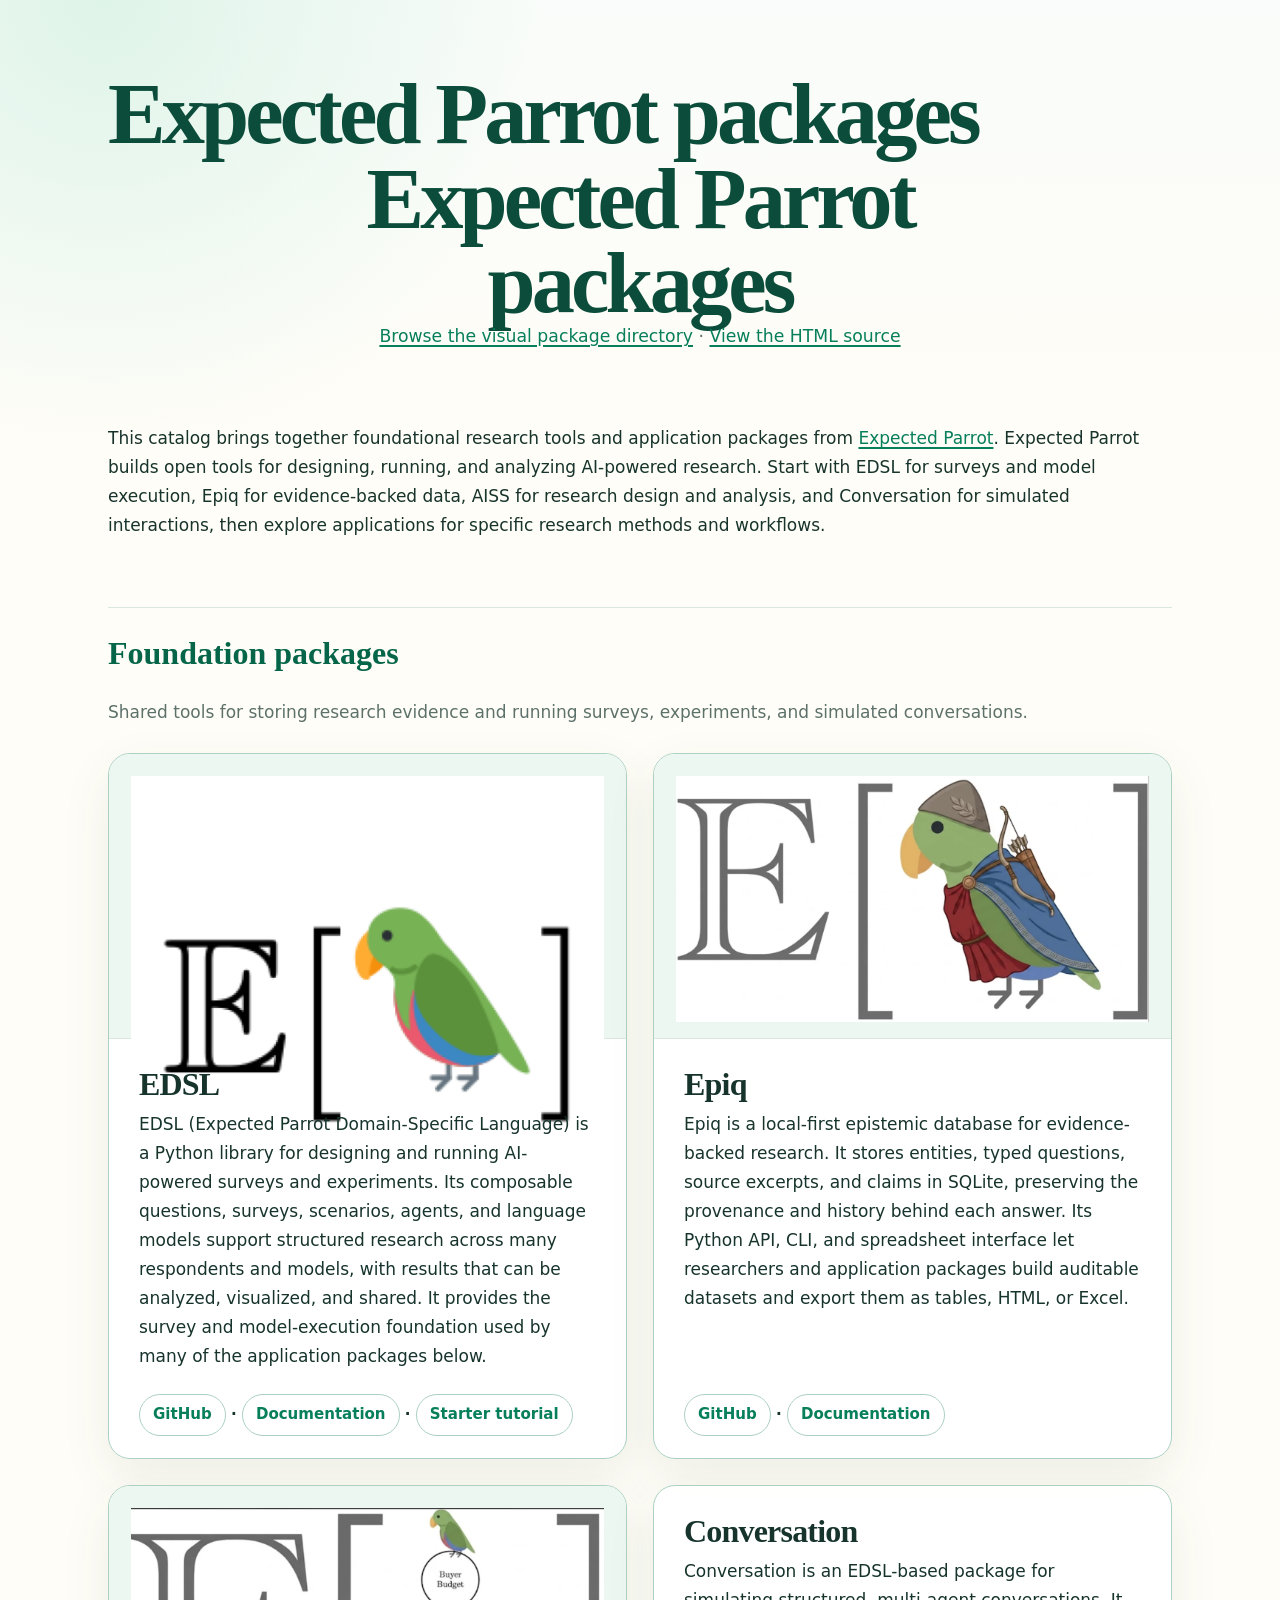
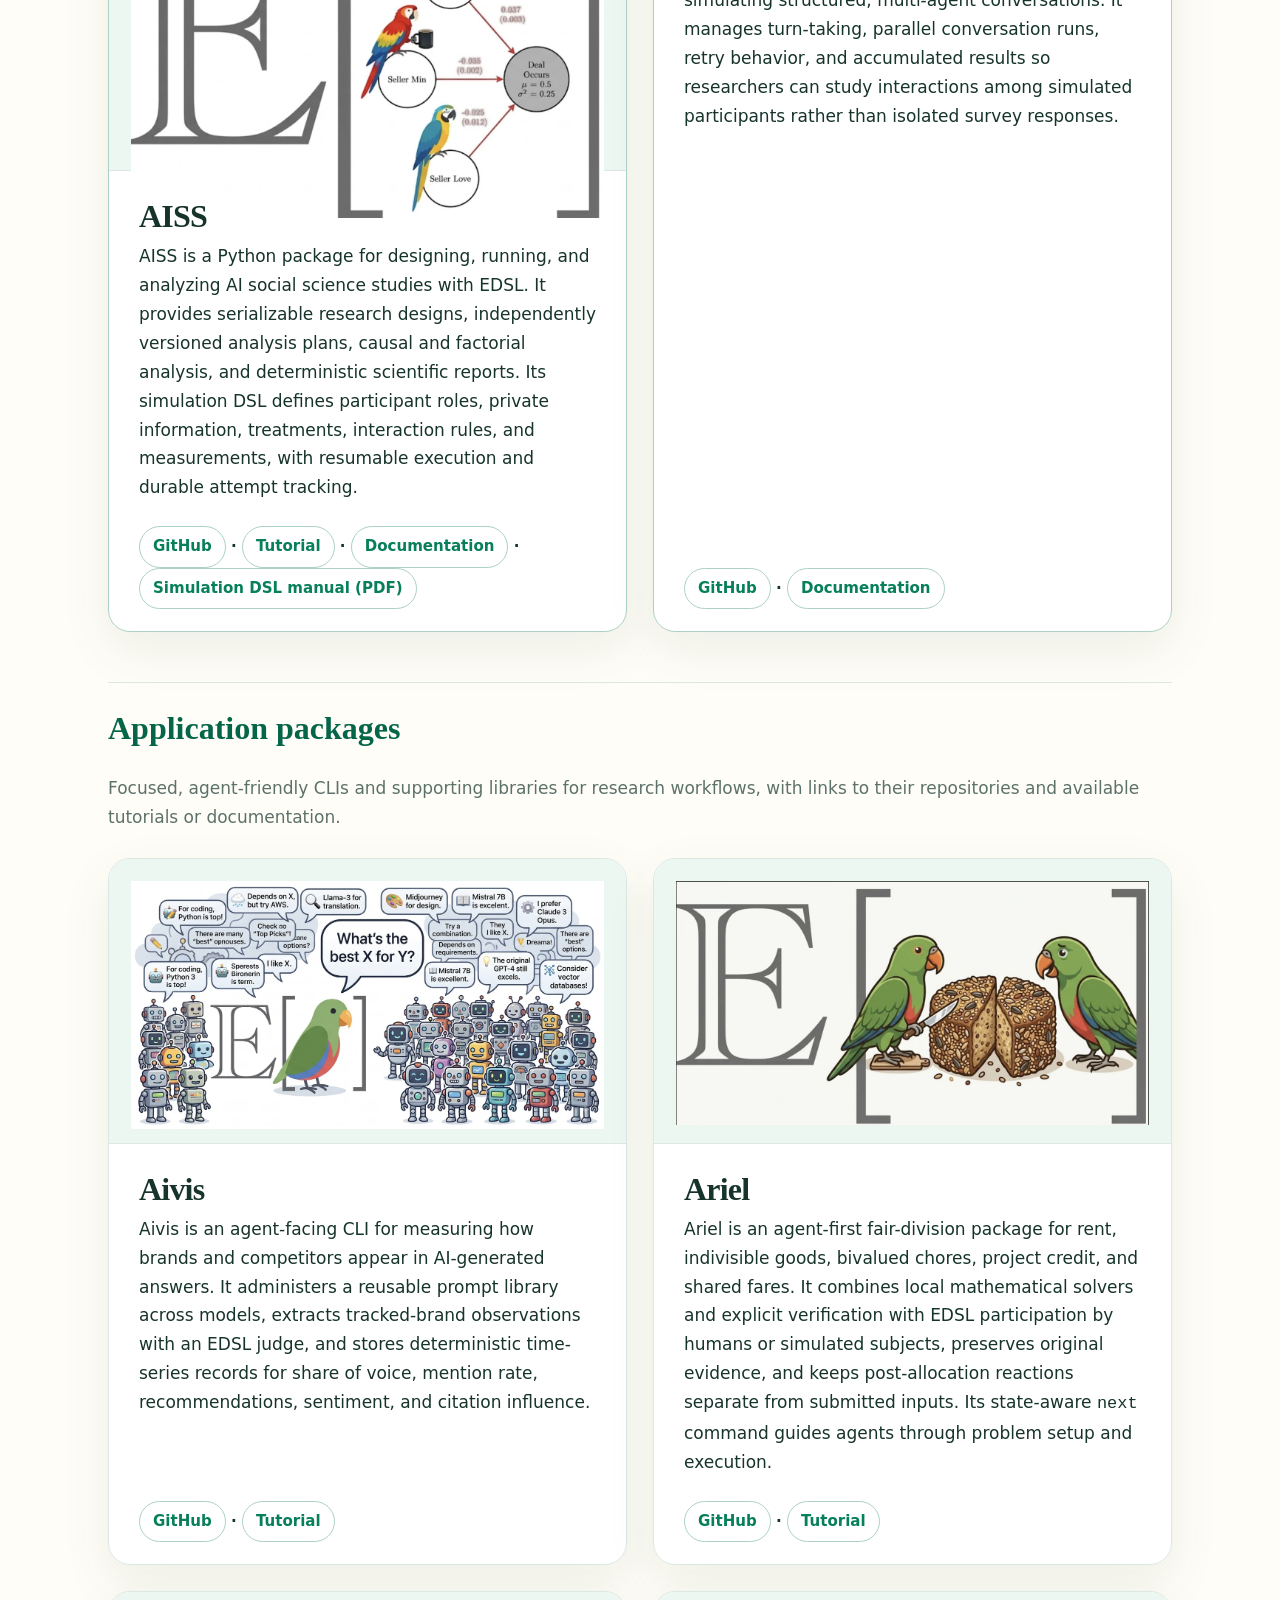
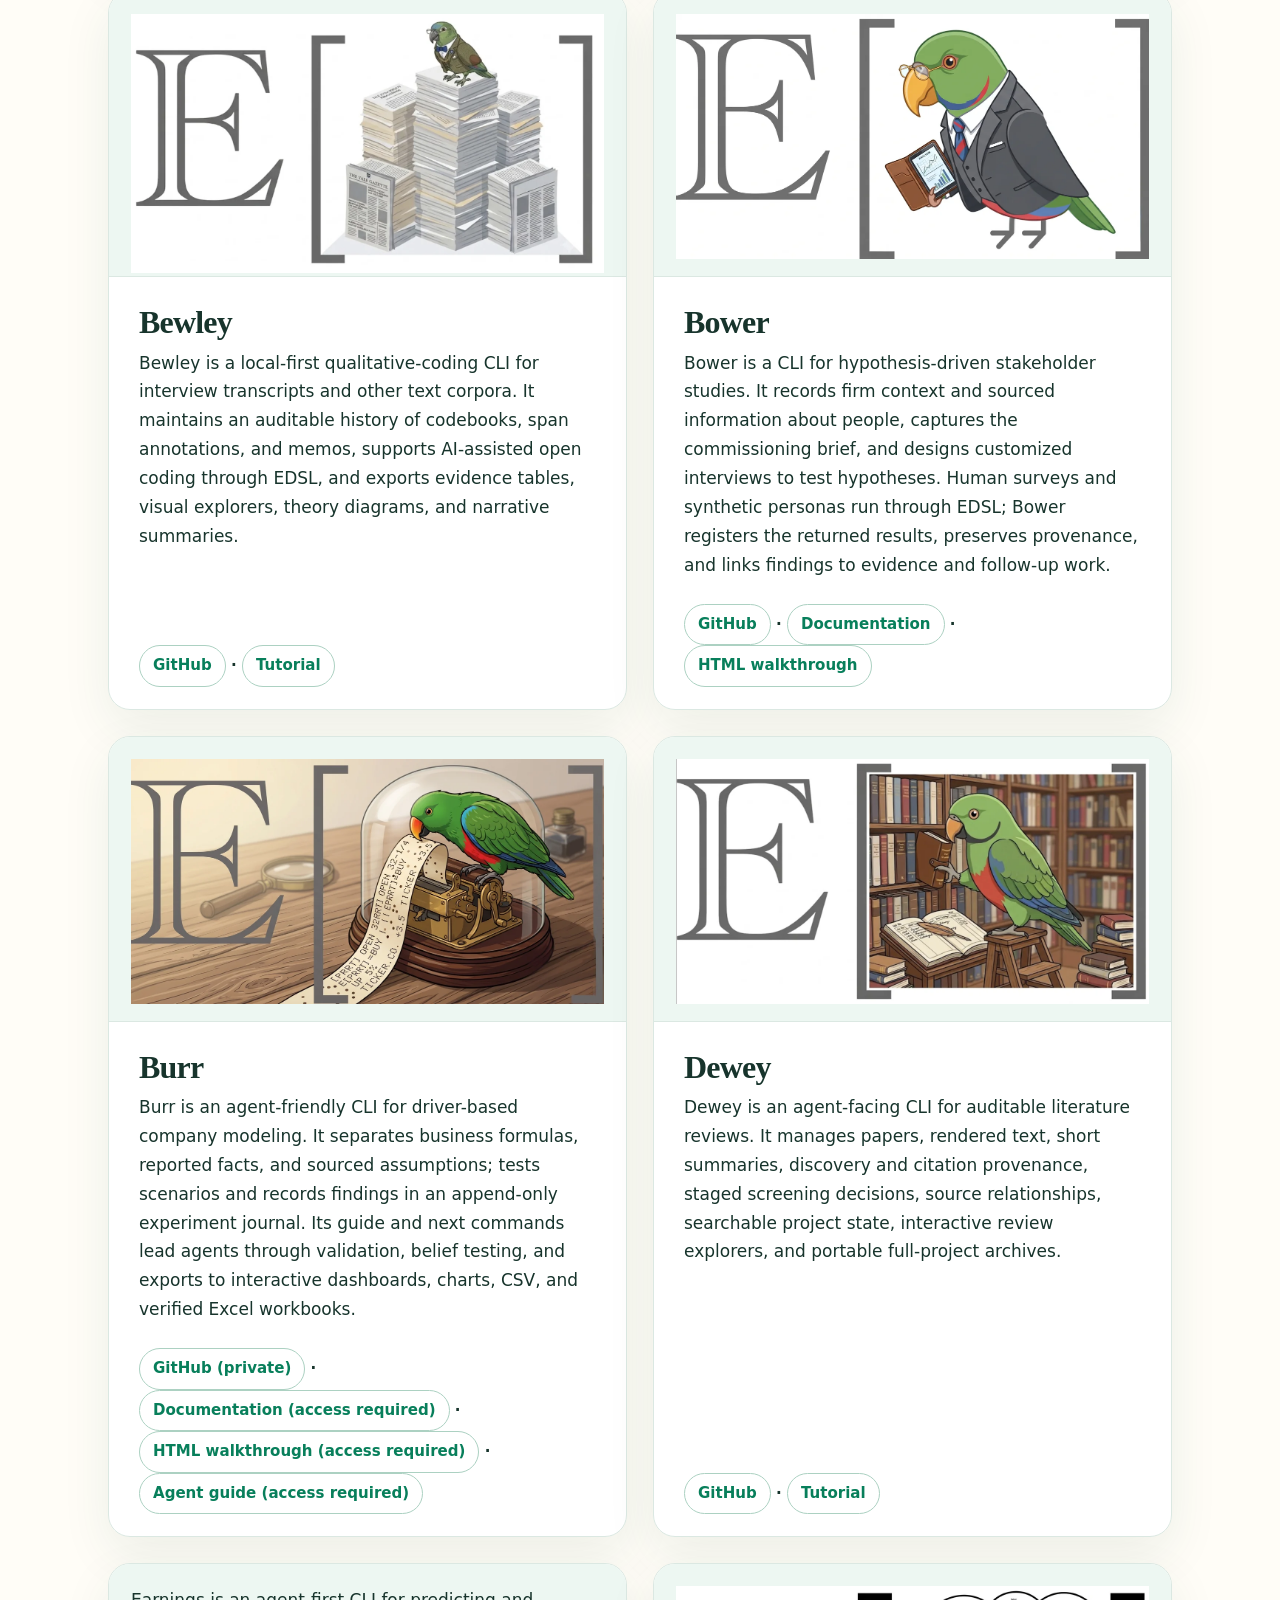
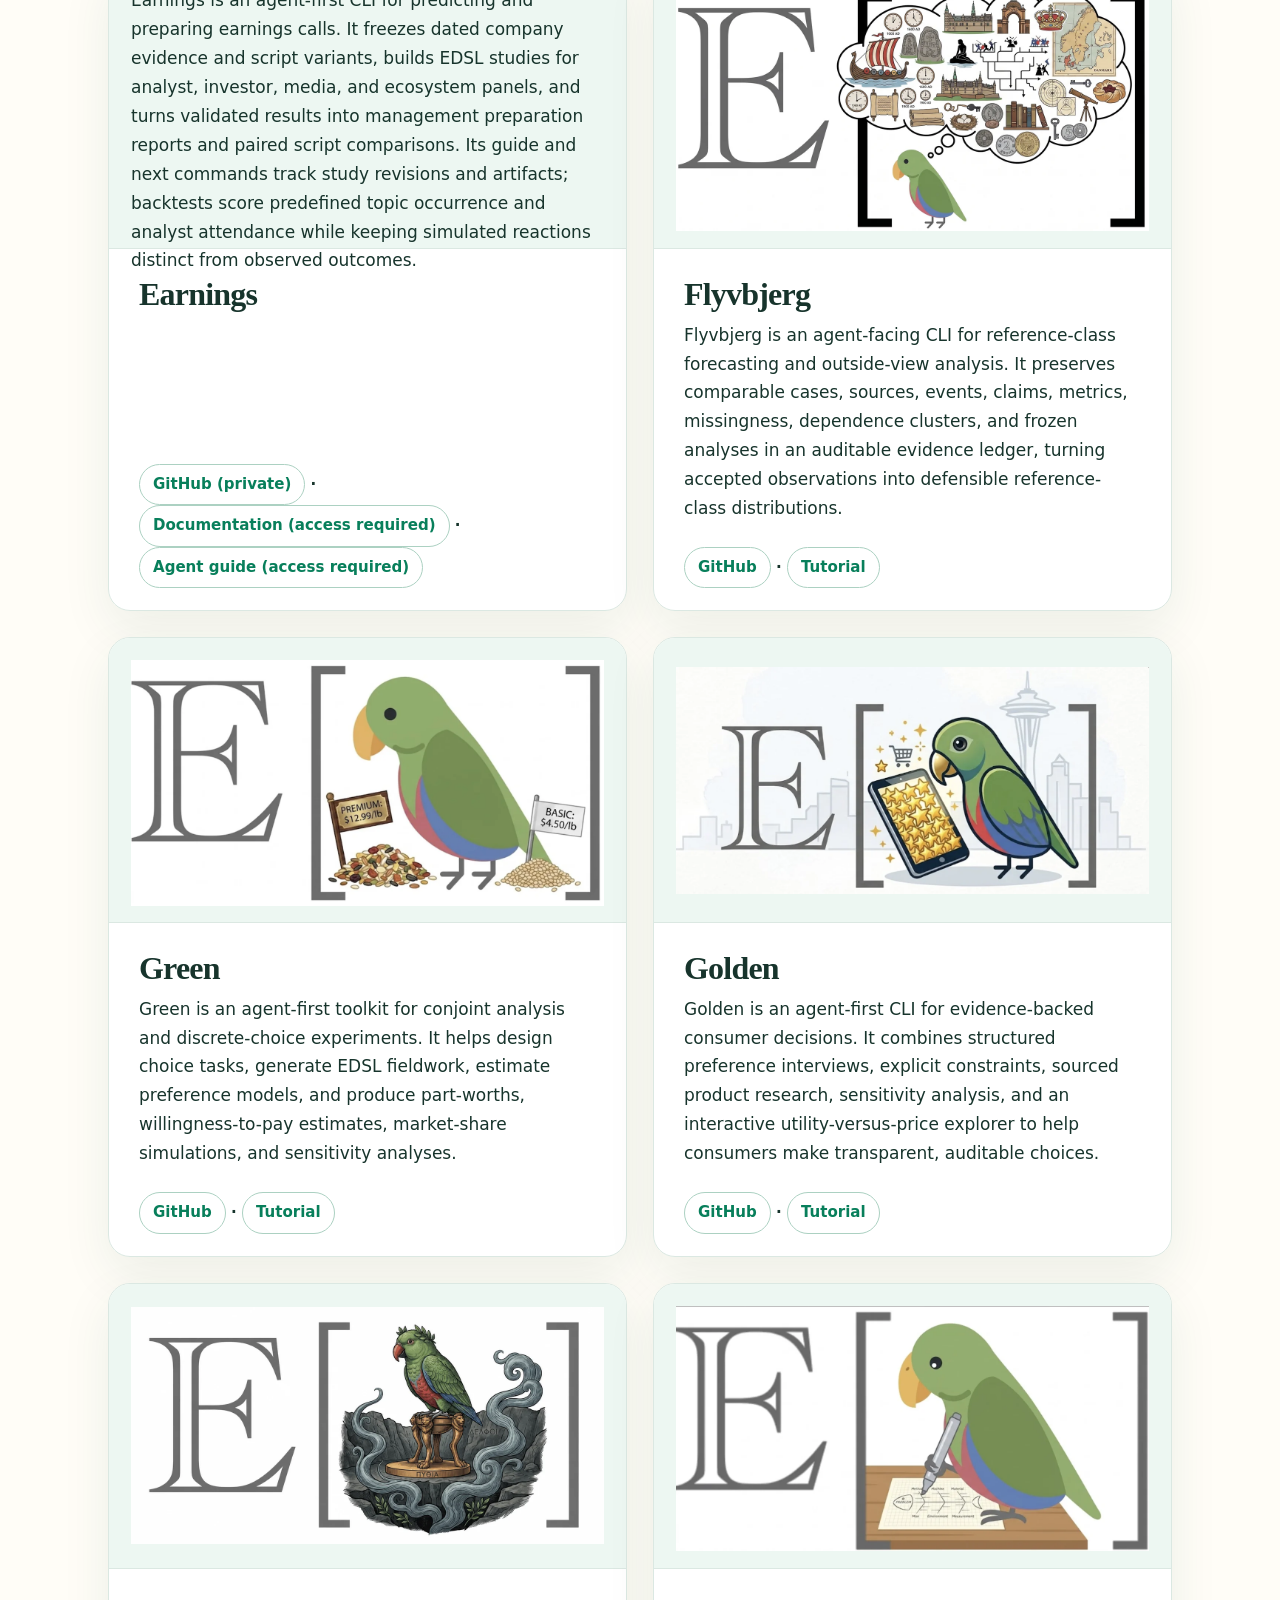
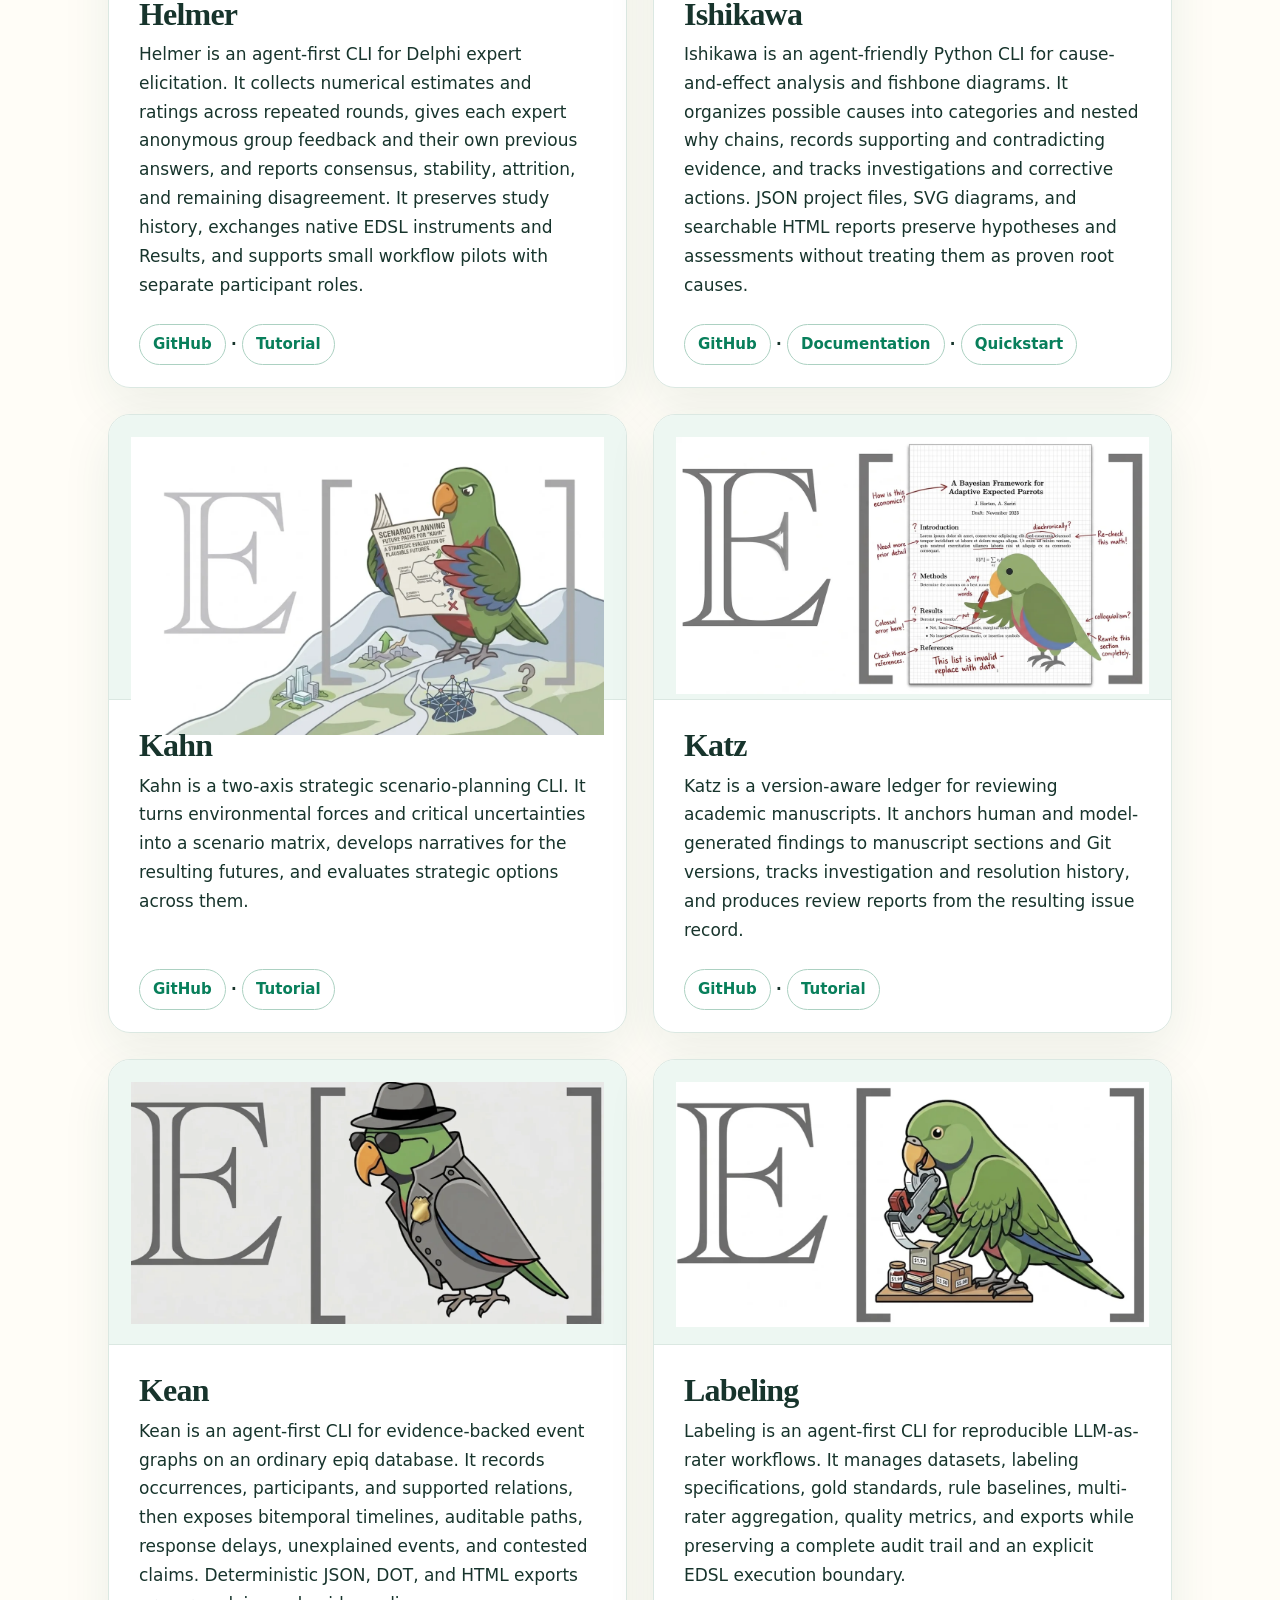
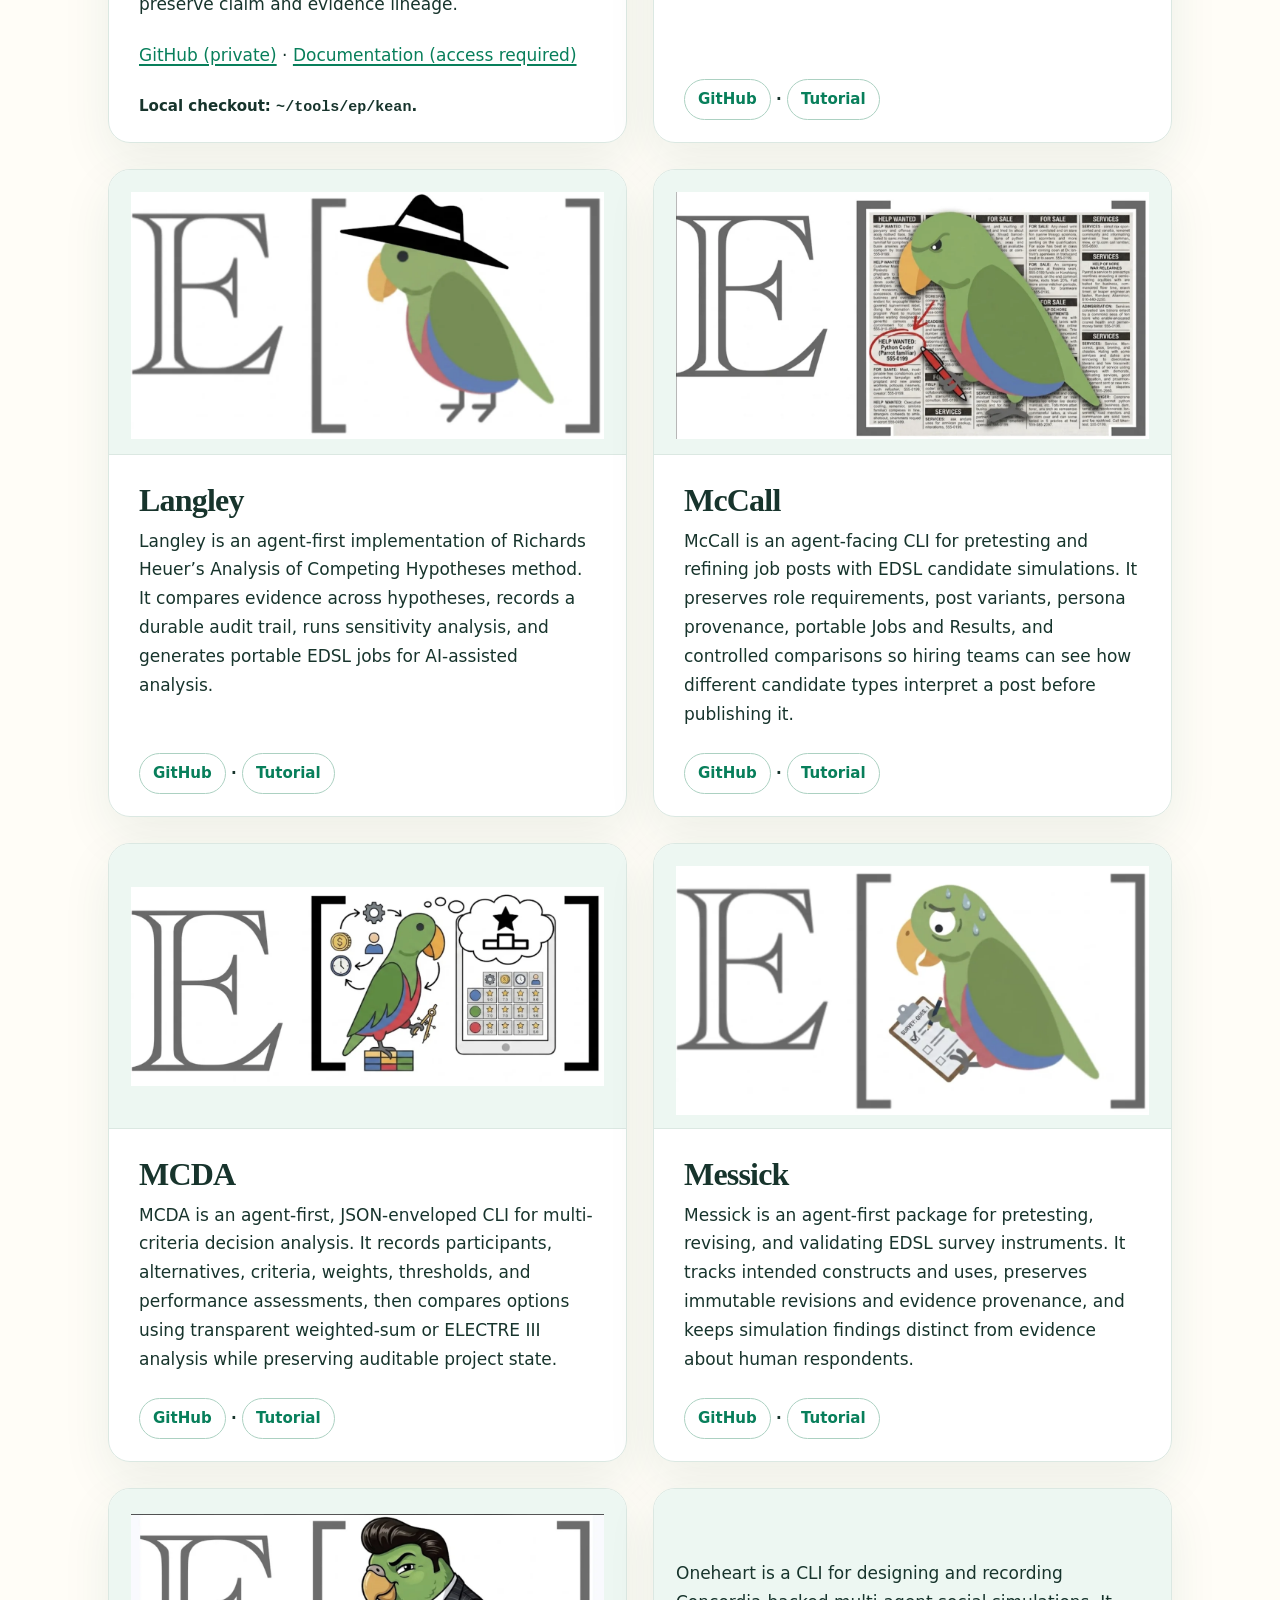
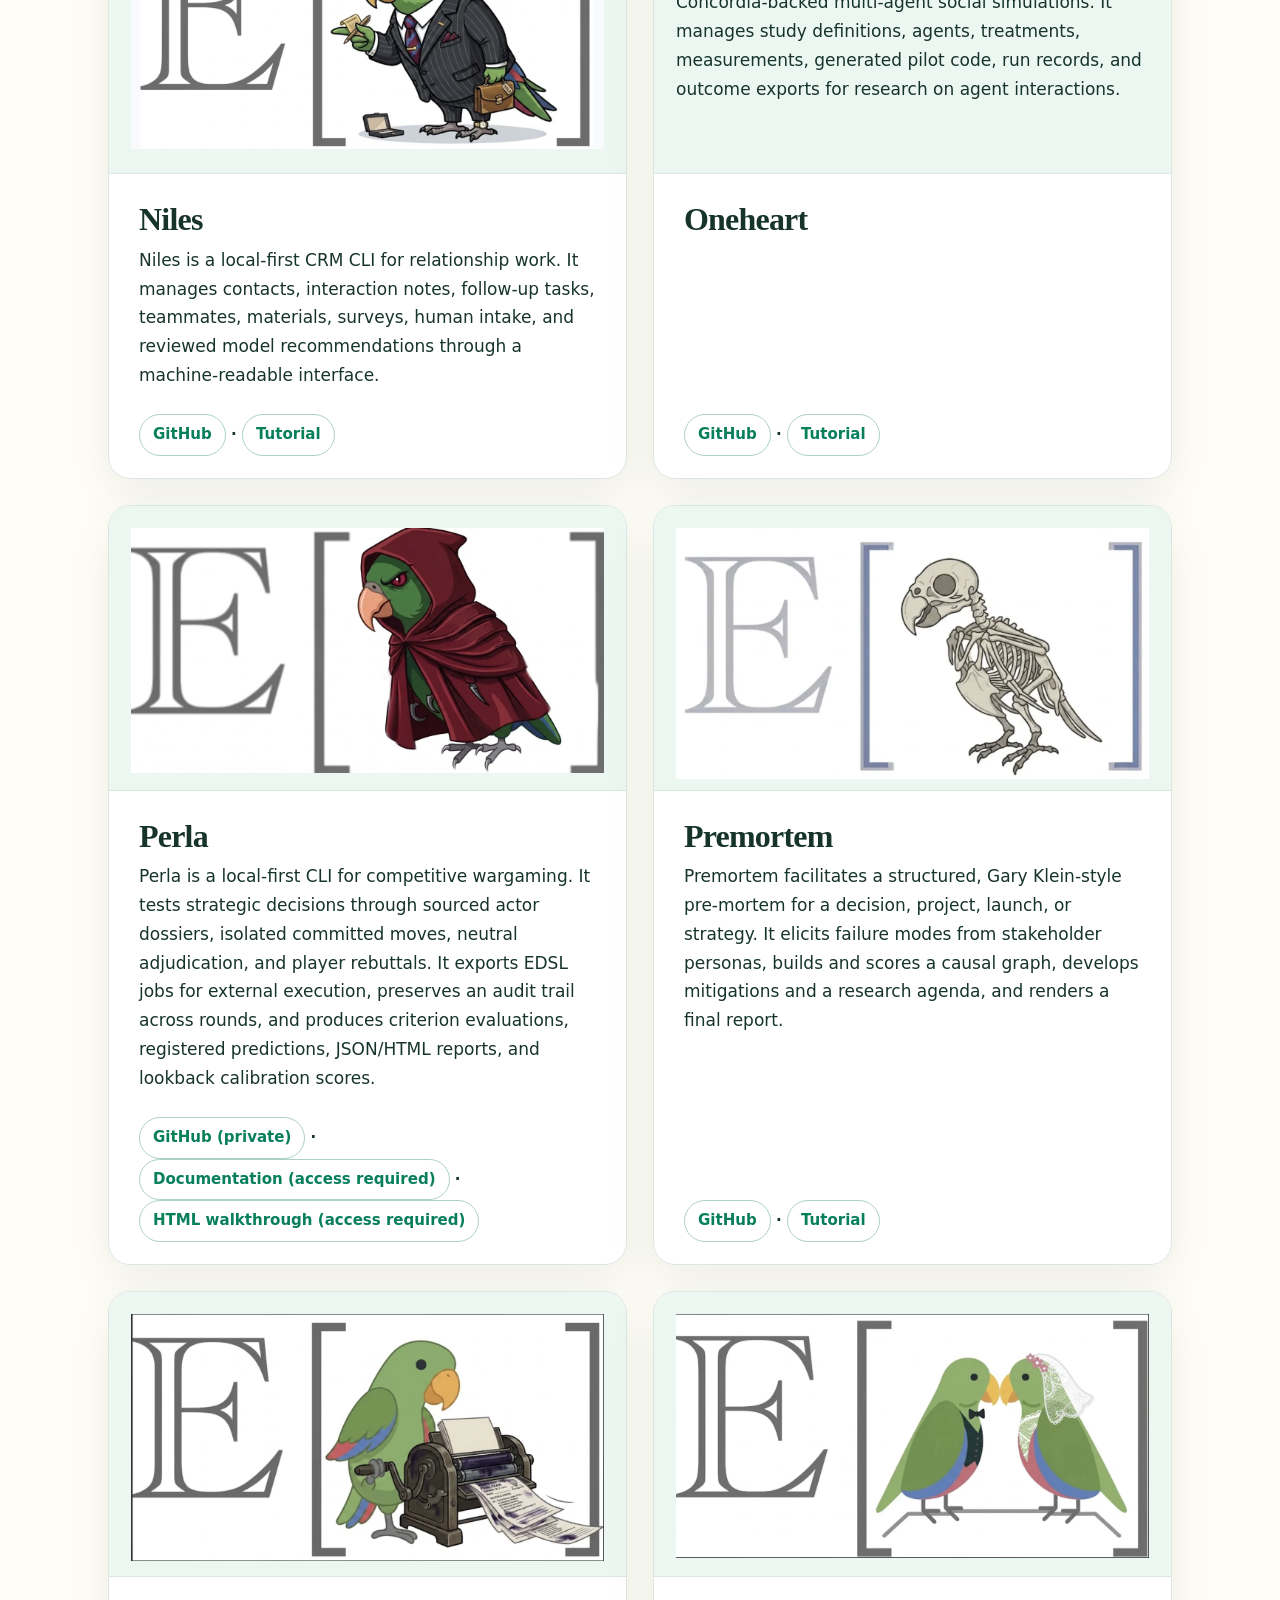
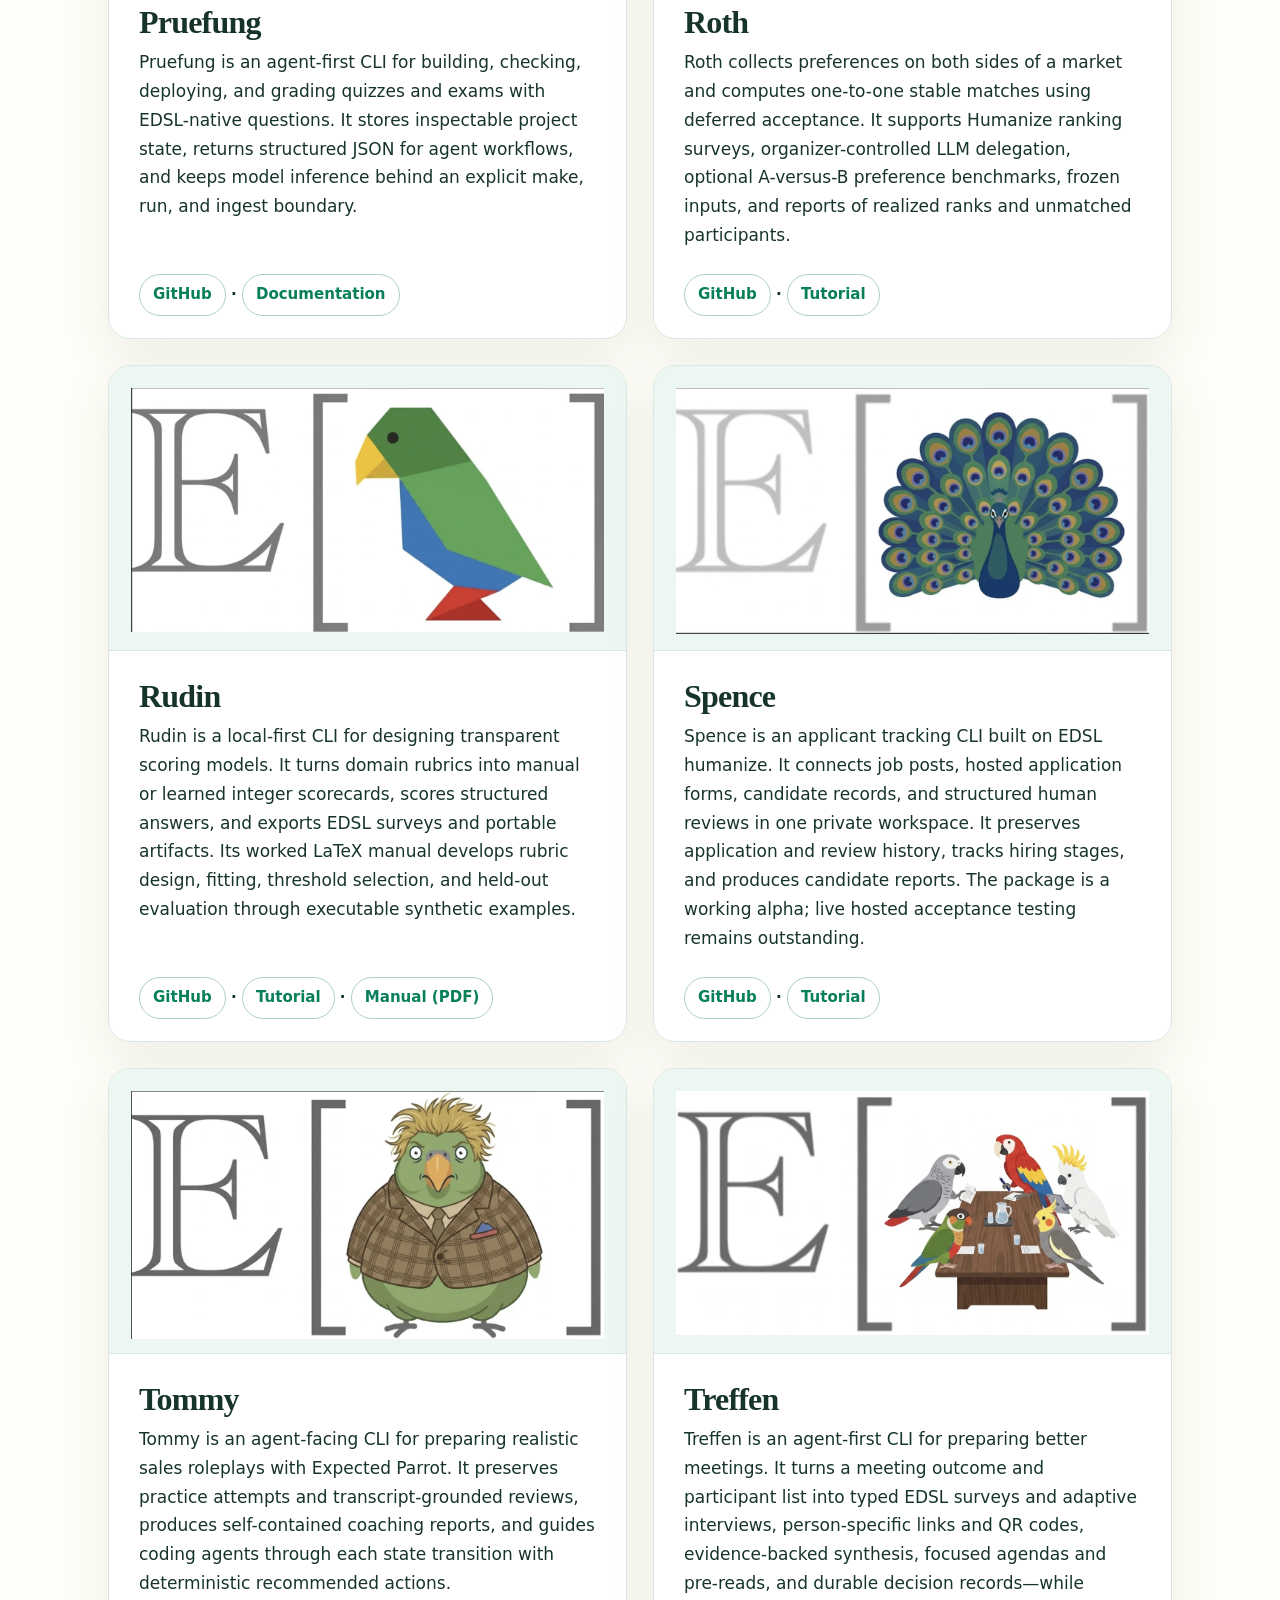
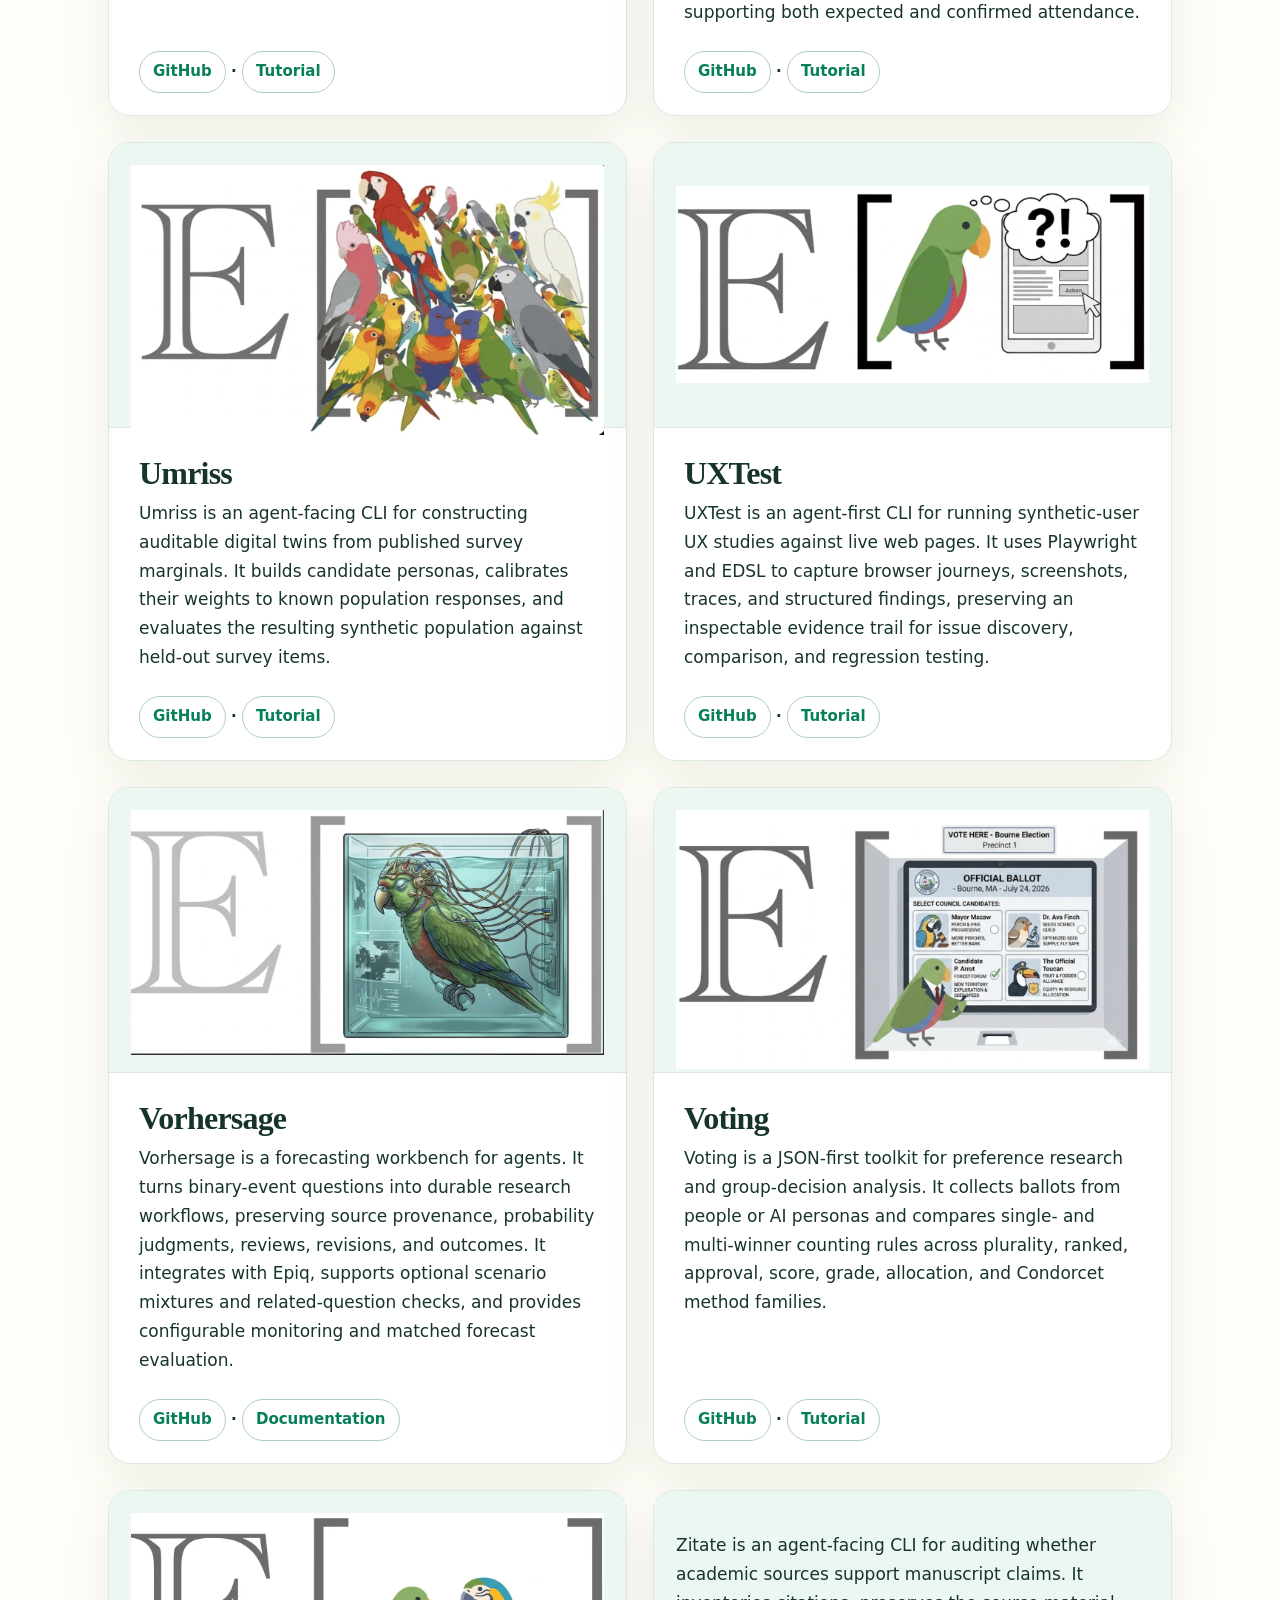
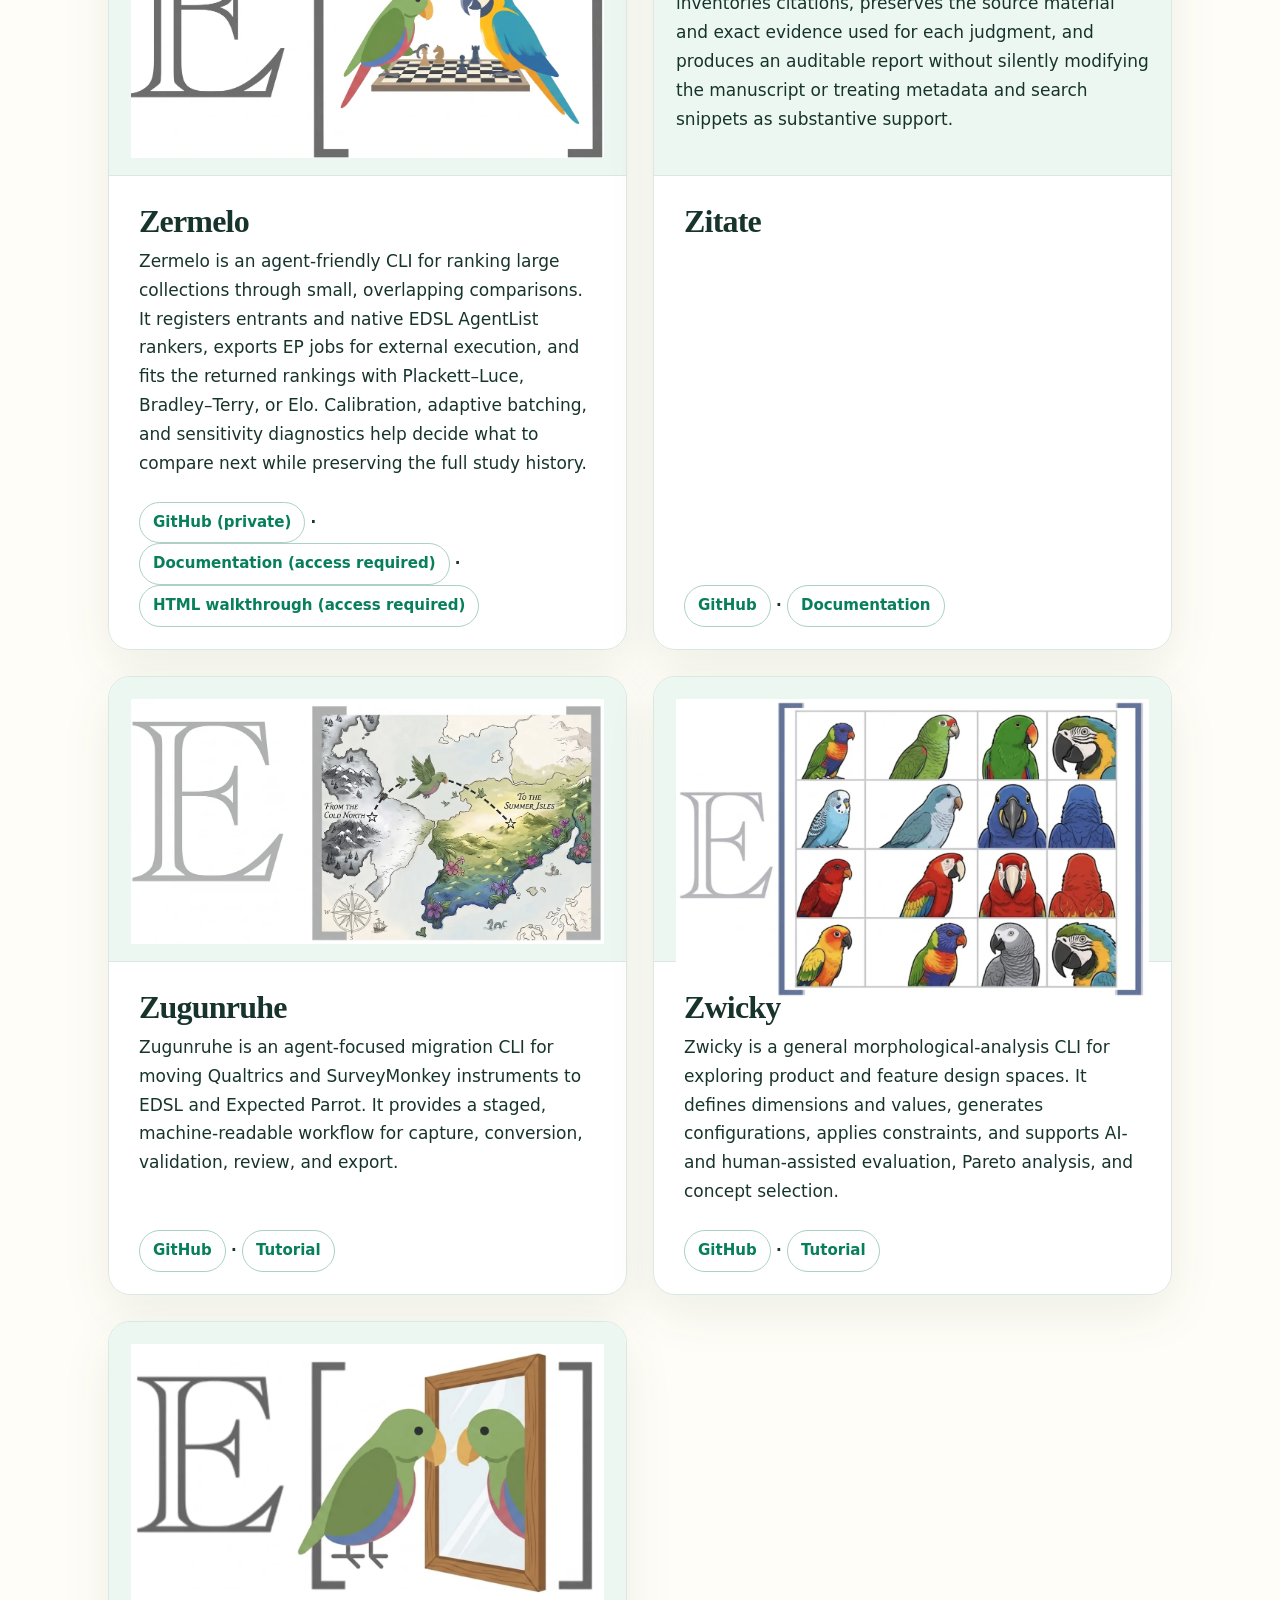
==== commit ae701adb: "Add private Earnings package to the directory" ====
--- a/docs/index.html
+++ b/docs/index.html
@@ -140,6 +140,11 @@
 <p><a href="https://github.com/expectedparrot/dewey">GitHub</a> · <a
 href="https://expectedparrot.github.io/dewey/">Tutorial</a></p>
 </section>
+<section id="earnings" class="level3 package-card">
+<h3>Earnings</h3>
+<p>Earnings is an agent-first CLI for predicting and preparing earnings calls. It freezes dated company evidence and script variants, builds EDSL studies for analyst, investor, media, and ecosystem panels, and turns validated results into management preparation reports and paired script comparisons. Its guide and next commands track study revisions and artifacts; backtests score predefined topic occurrence and analyst attendance while keeping simulated reactions distinct from observed outcomes.</p>
+<p><a href="https://github.com/expectedparrot/earnings">GitHub (private)</a> · <a href="https://github.com/expectedparrot/earnings#readme">Documentation (access required)</a> · <a href="https://github.com/expectedparrot/earnings/blob/main/earnings/agent_guide.md">Agent guide (access required)</a></p>
+</section>
 <section id="flyvbjerg" class="level3 package-card">
 <h3>Flyvbjerg</h3>
 <p align="center">
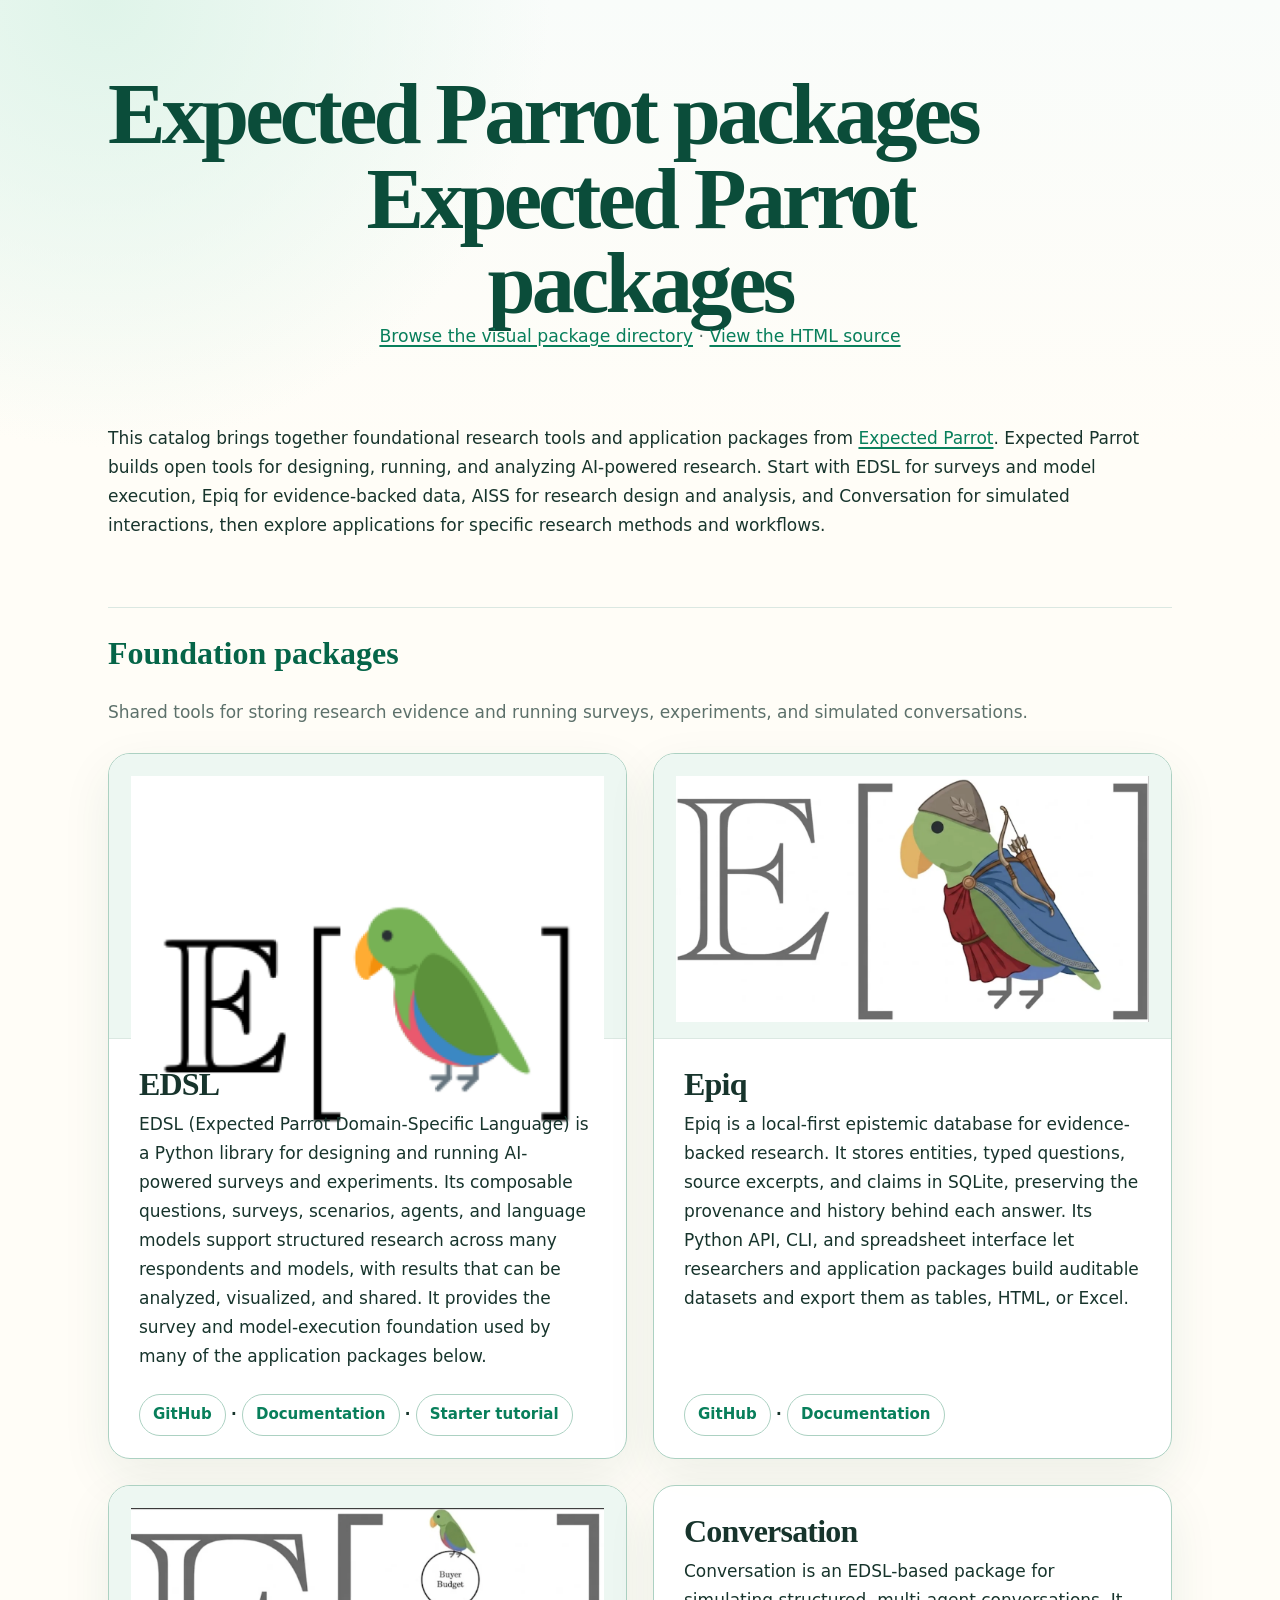
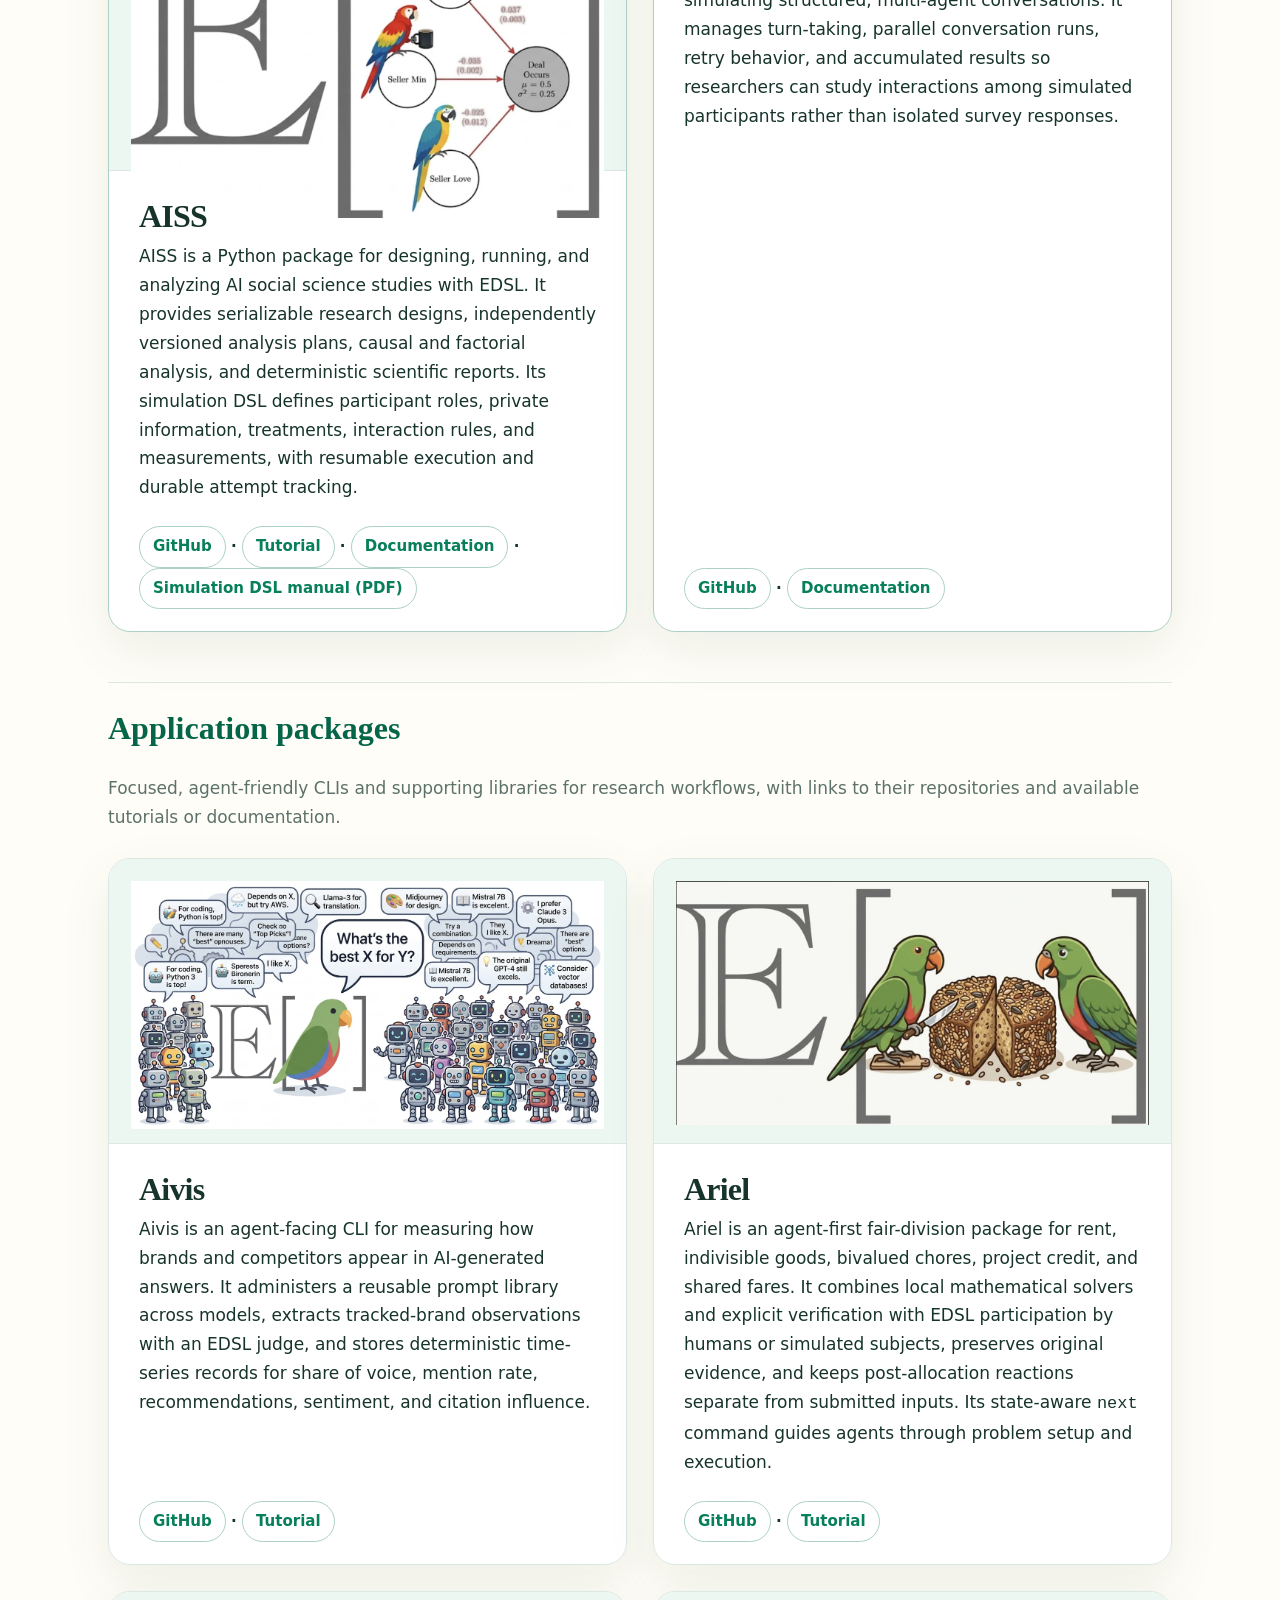
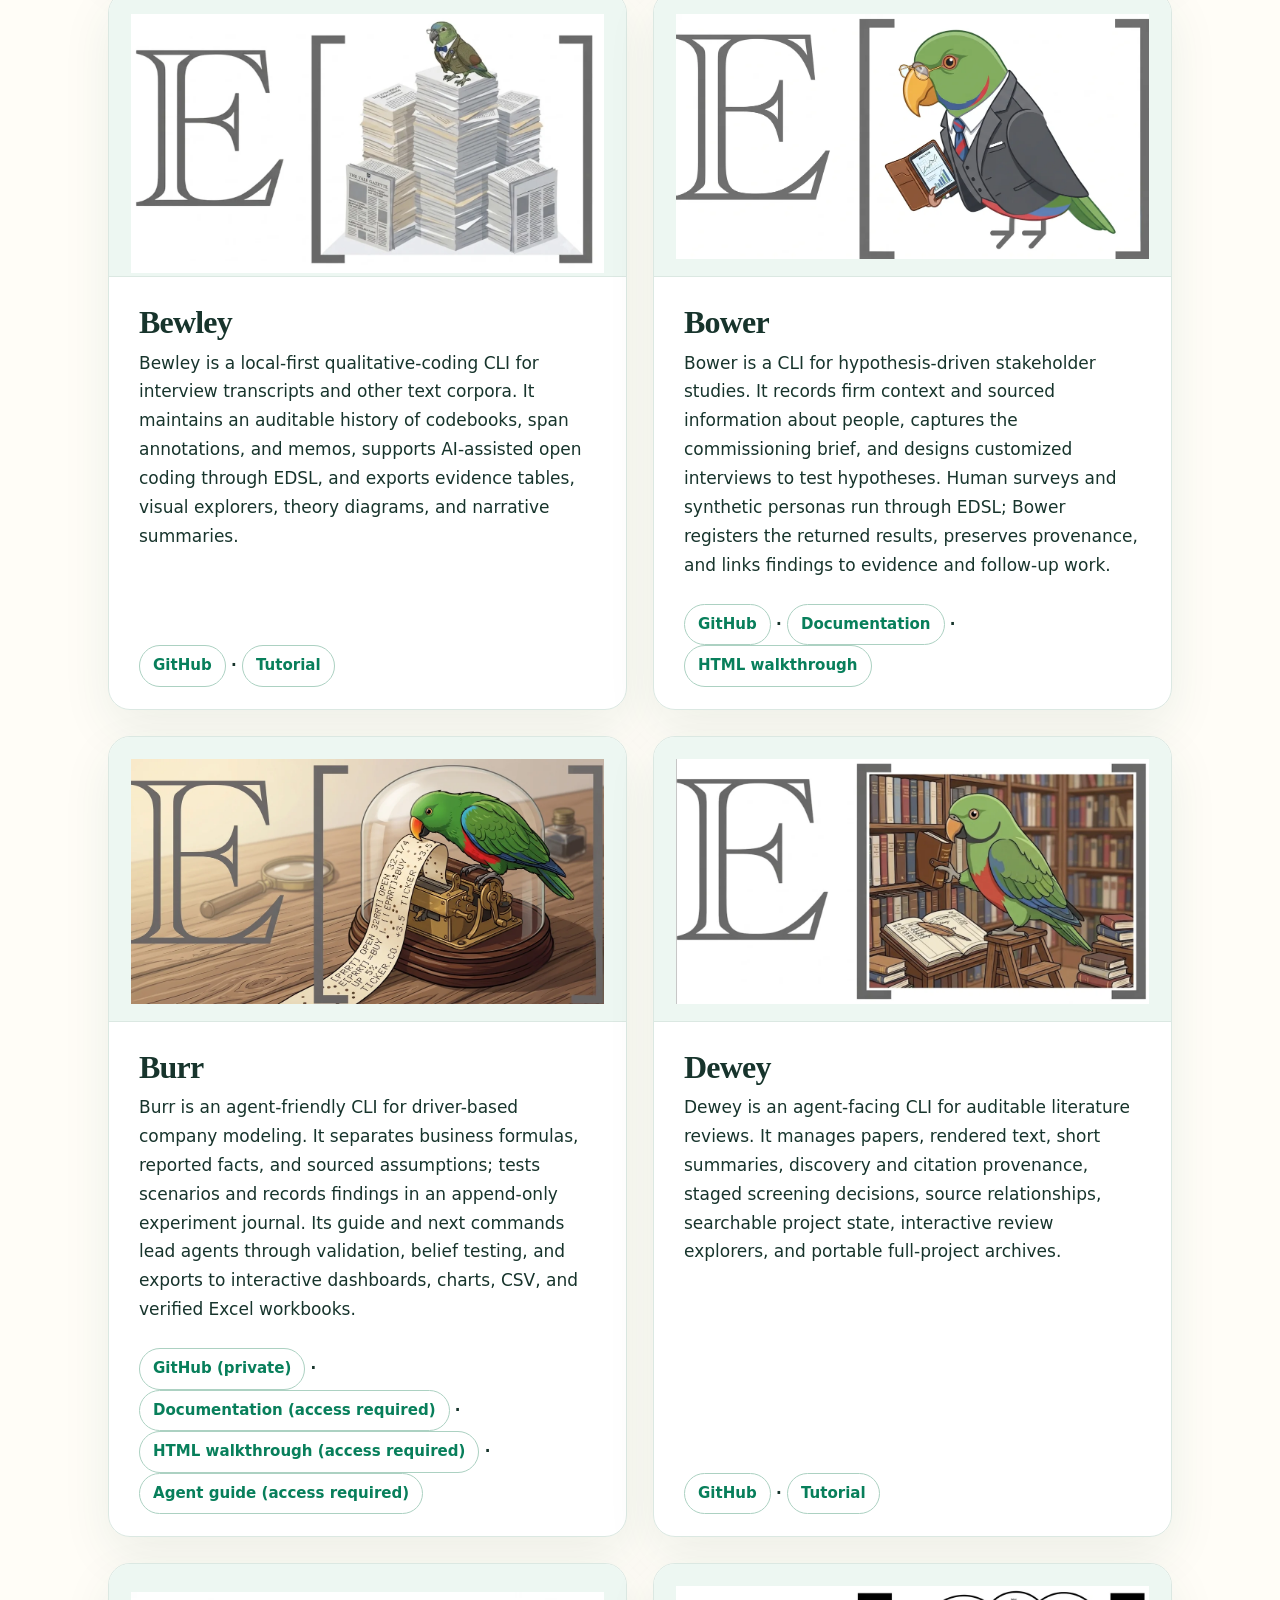
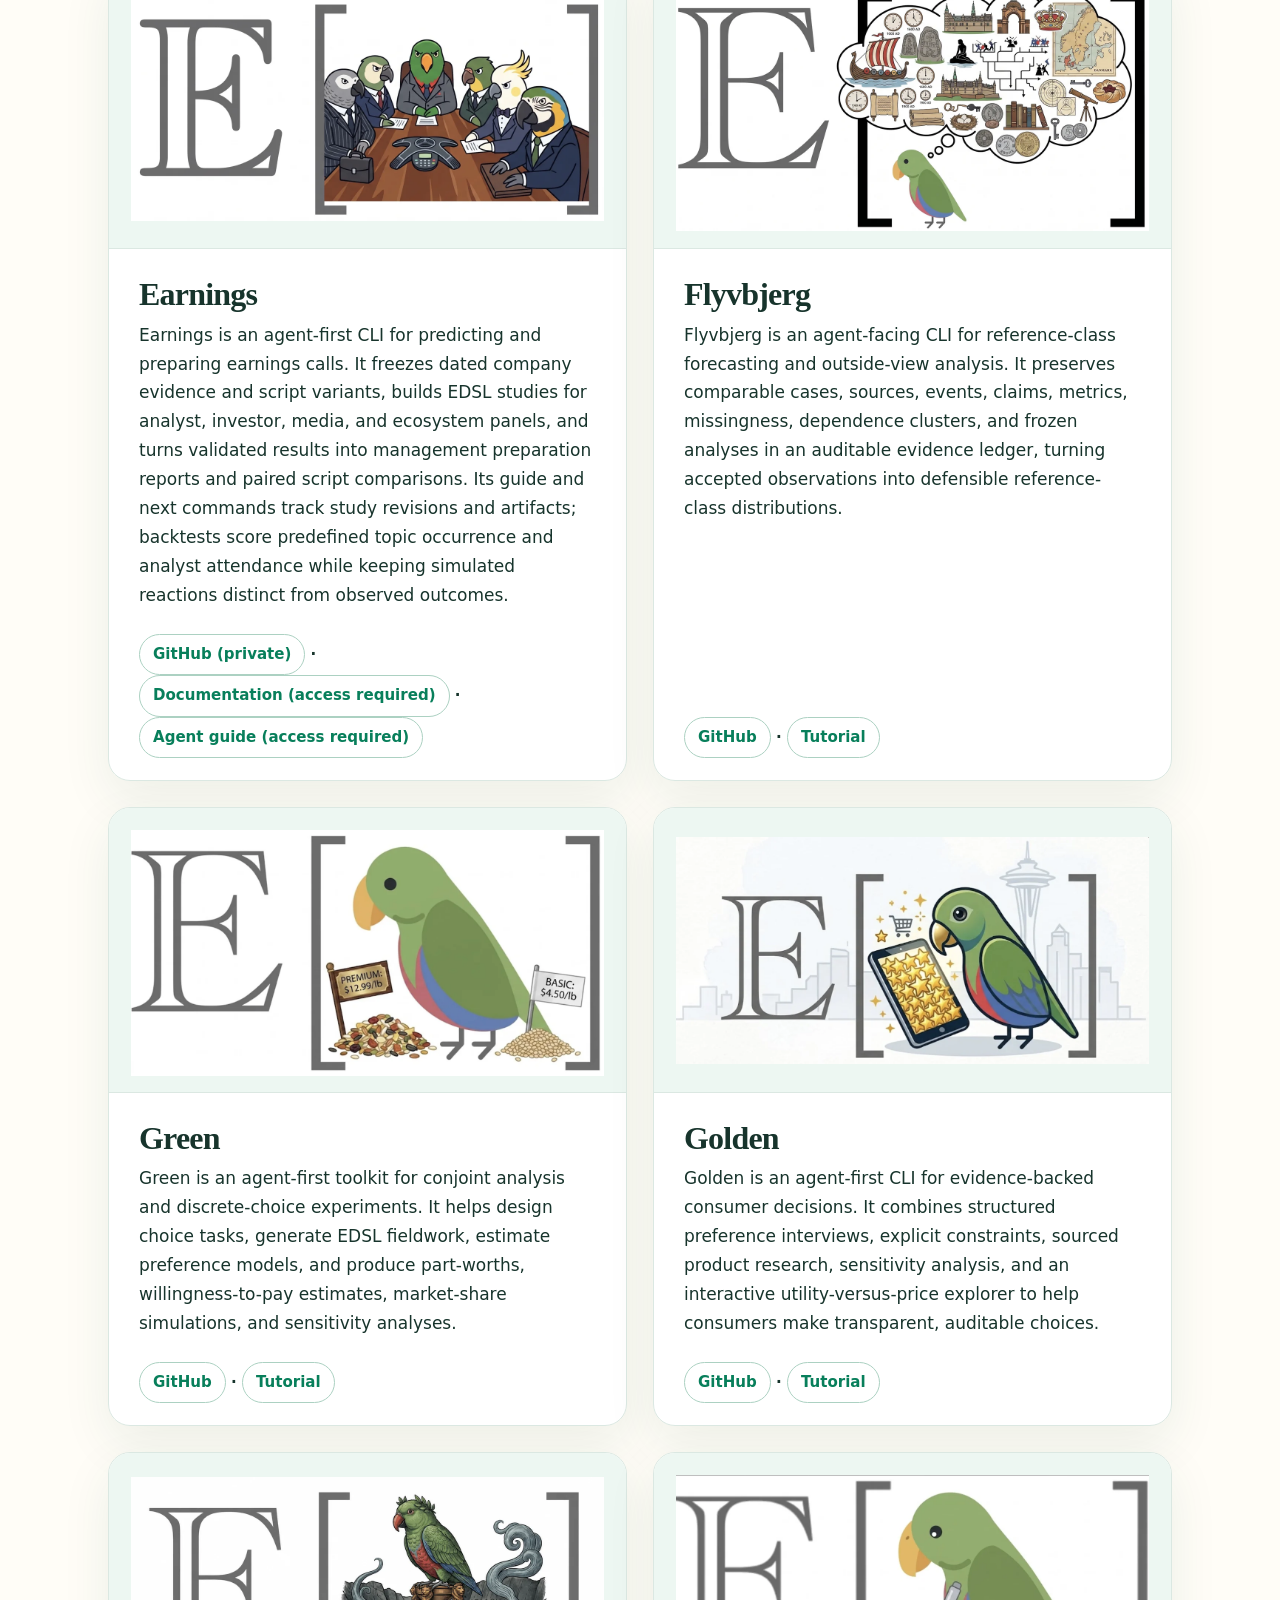
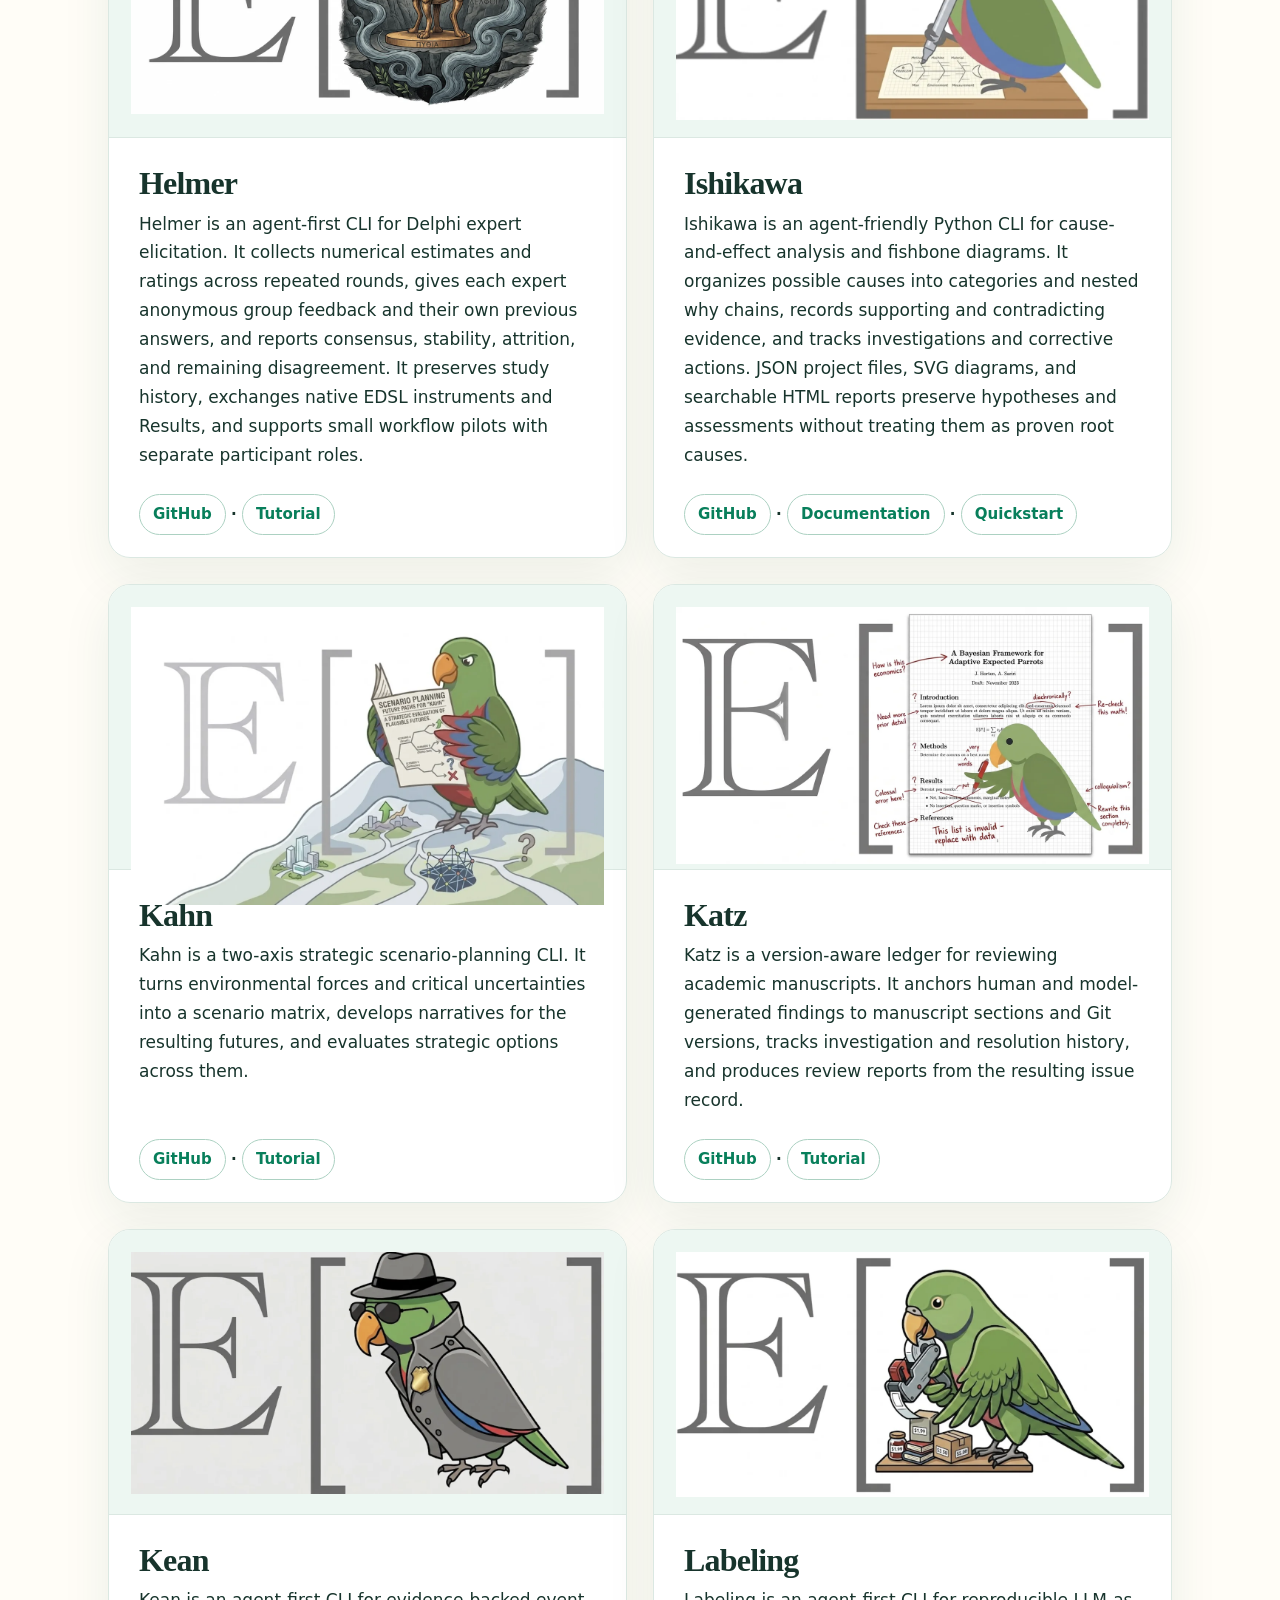
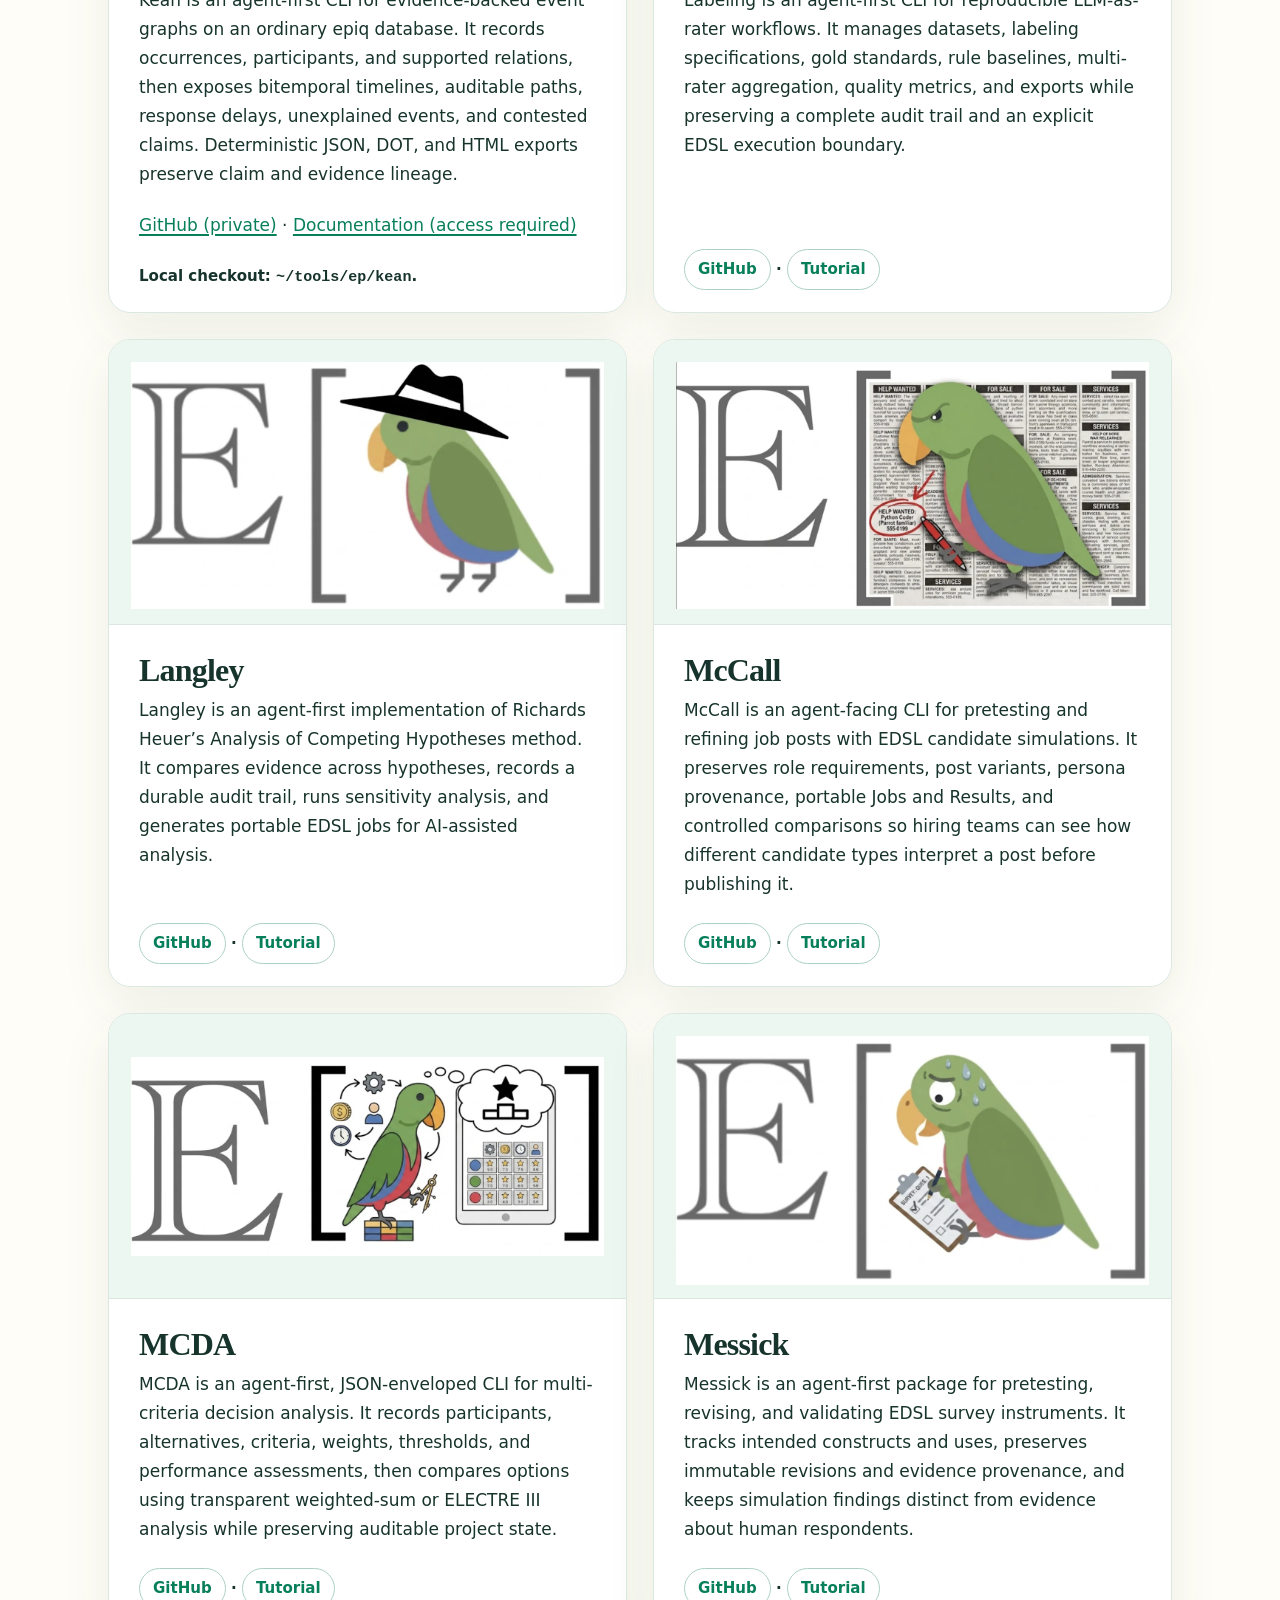
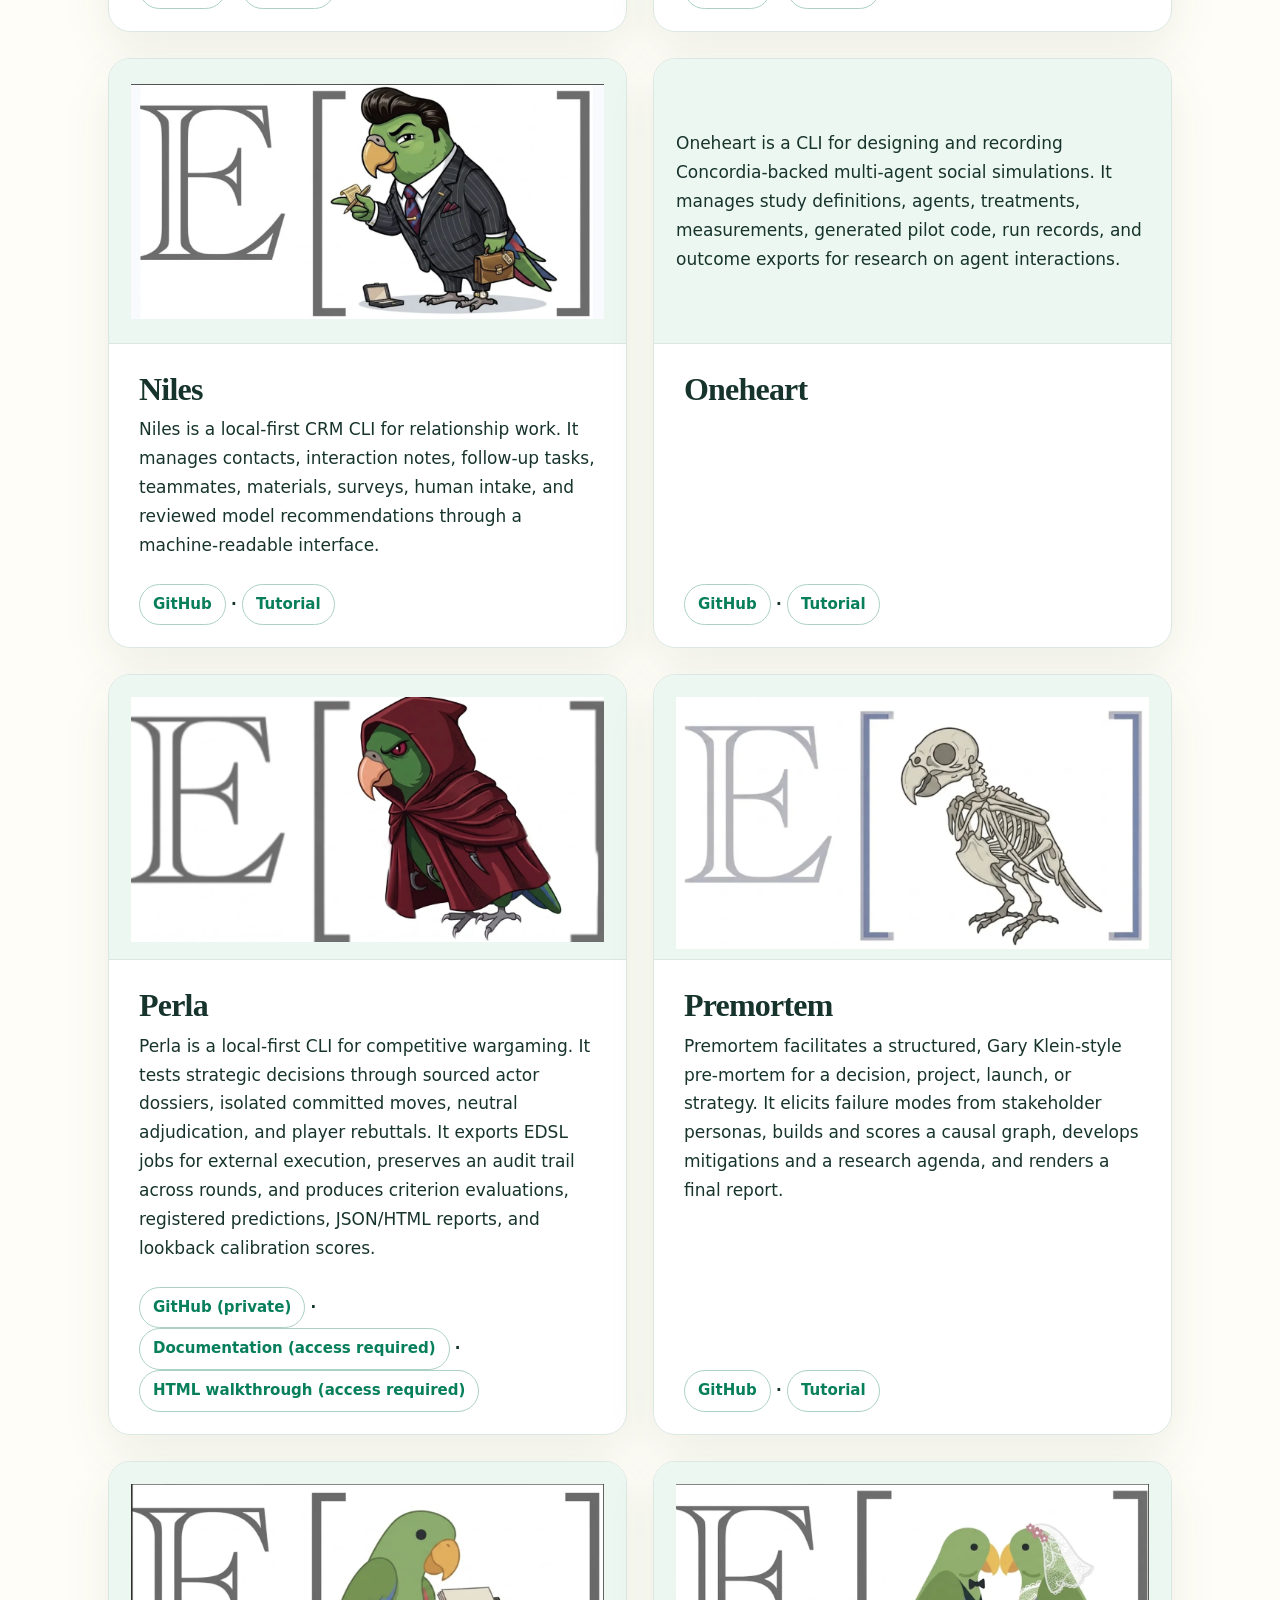
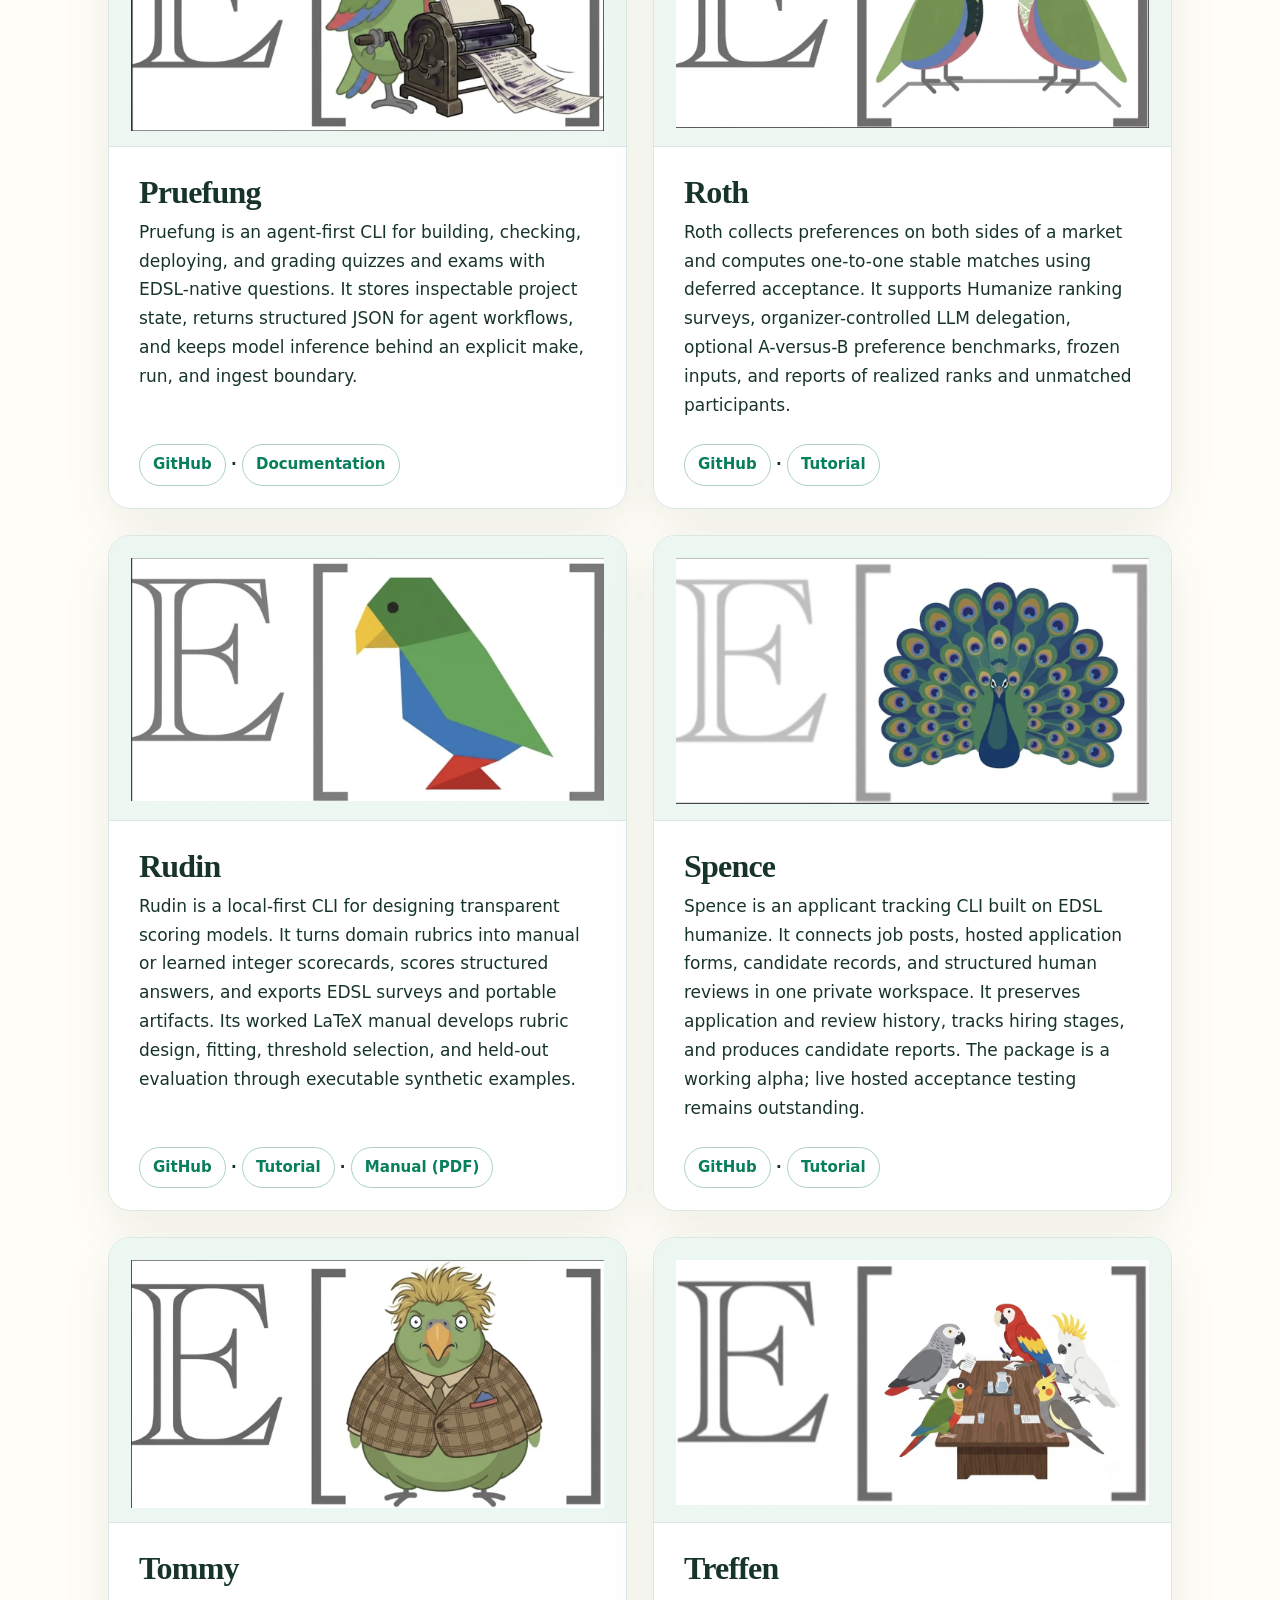
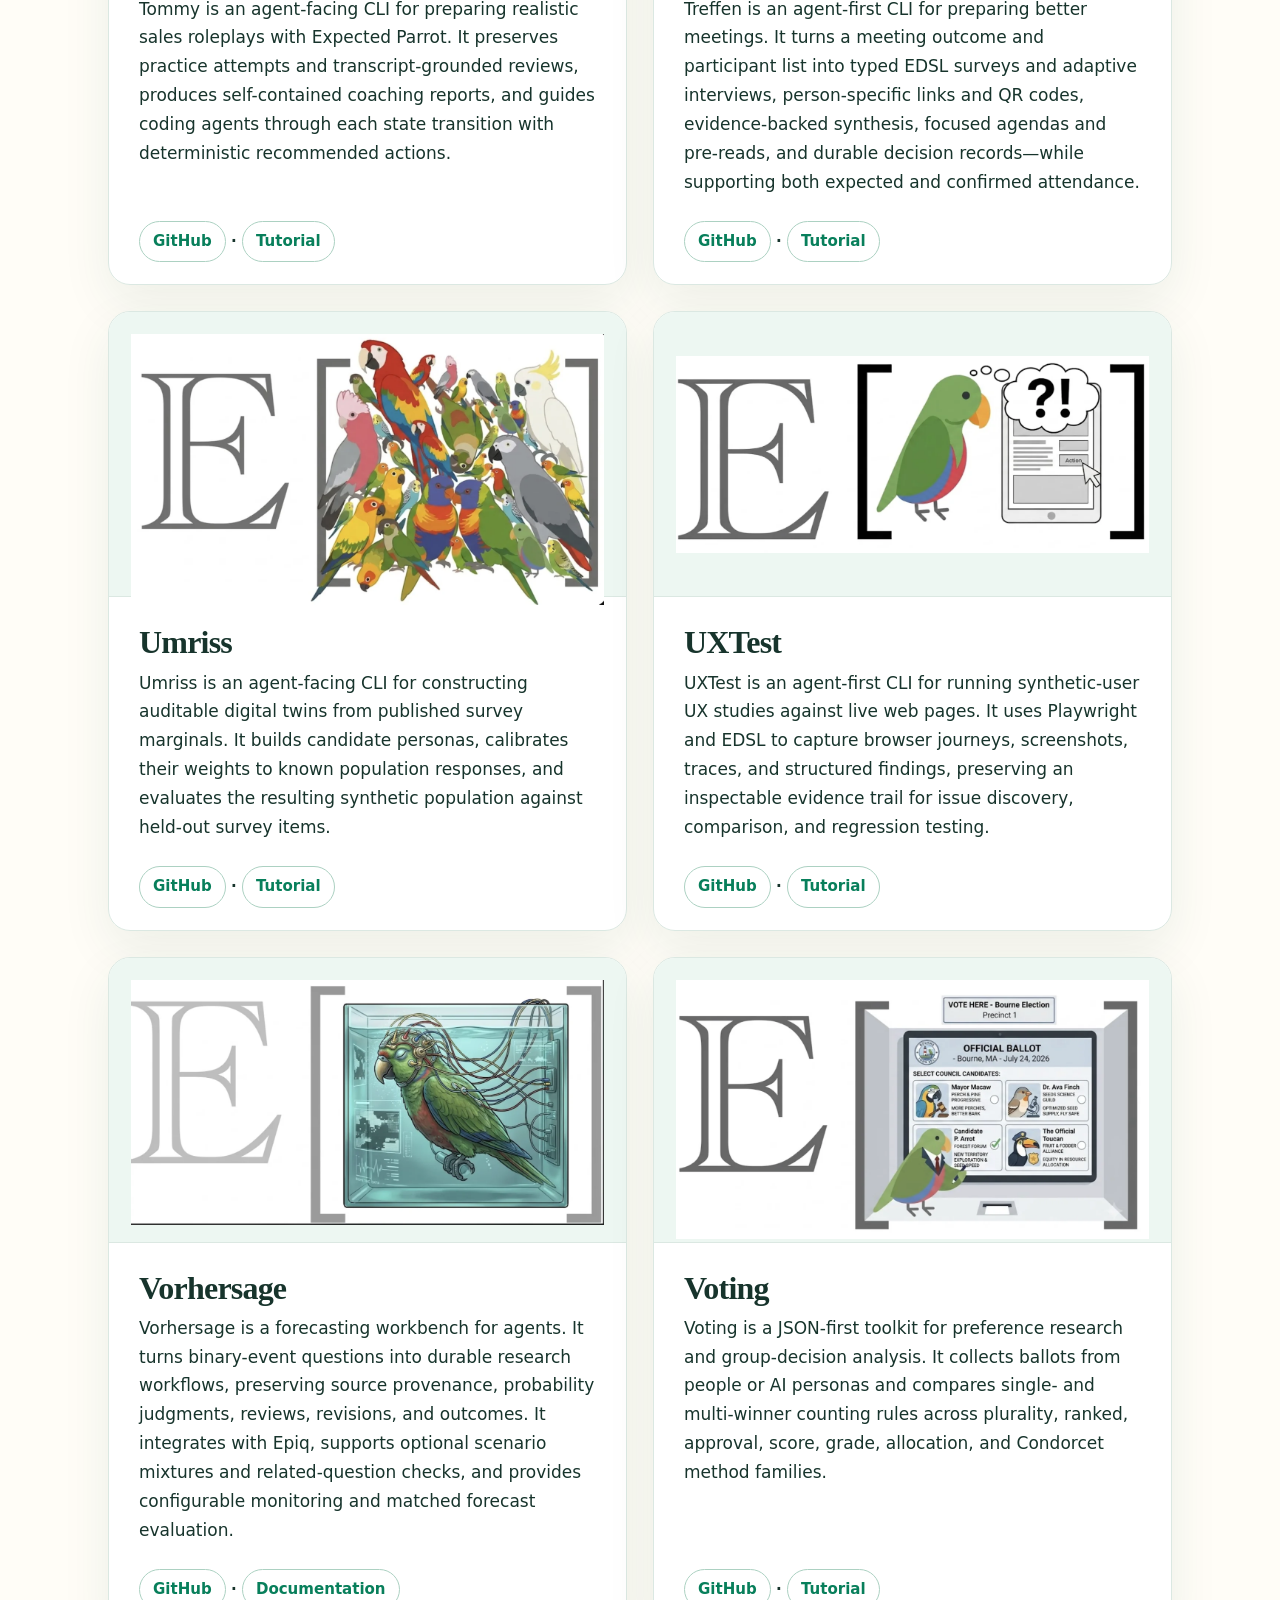
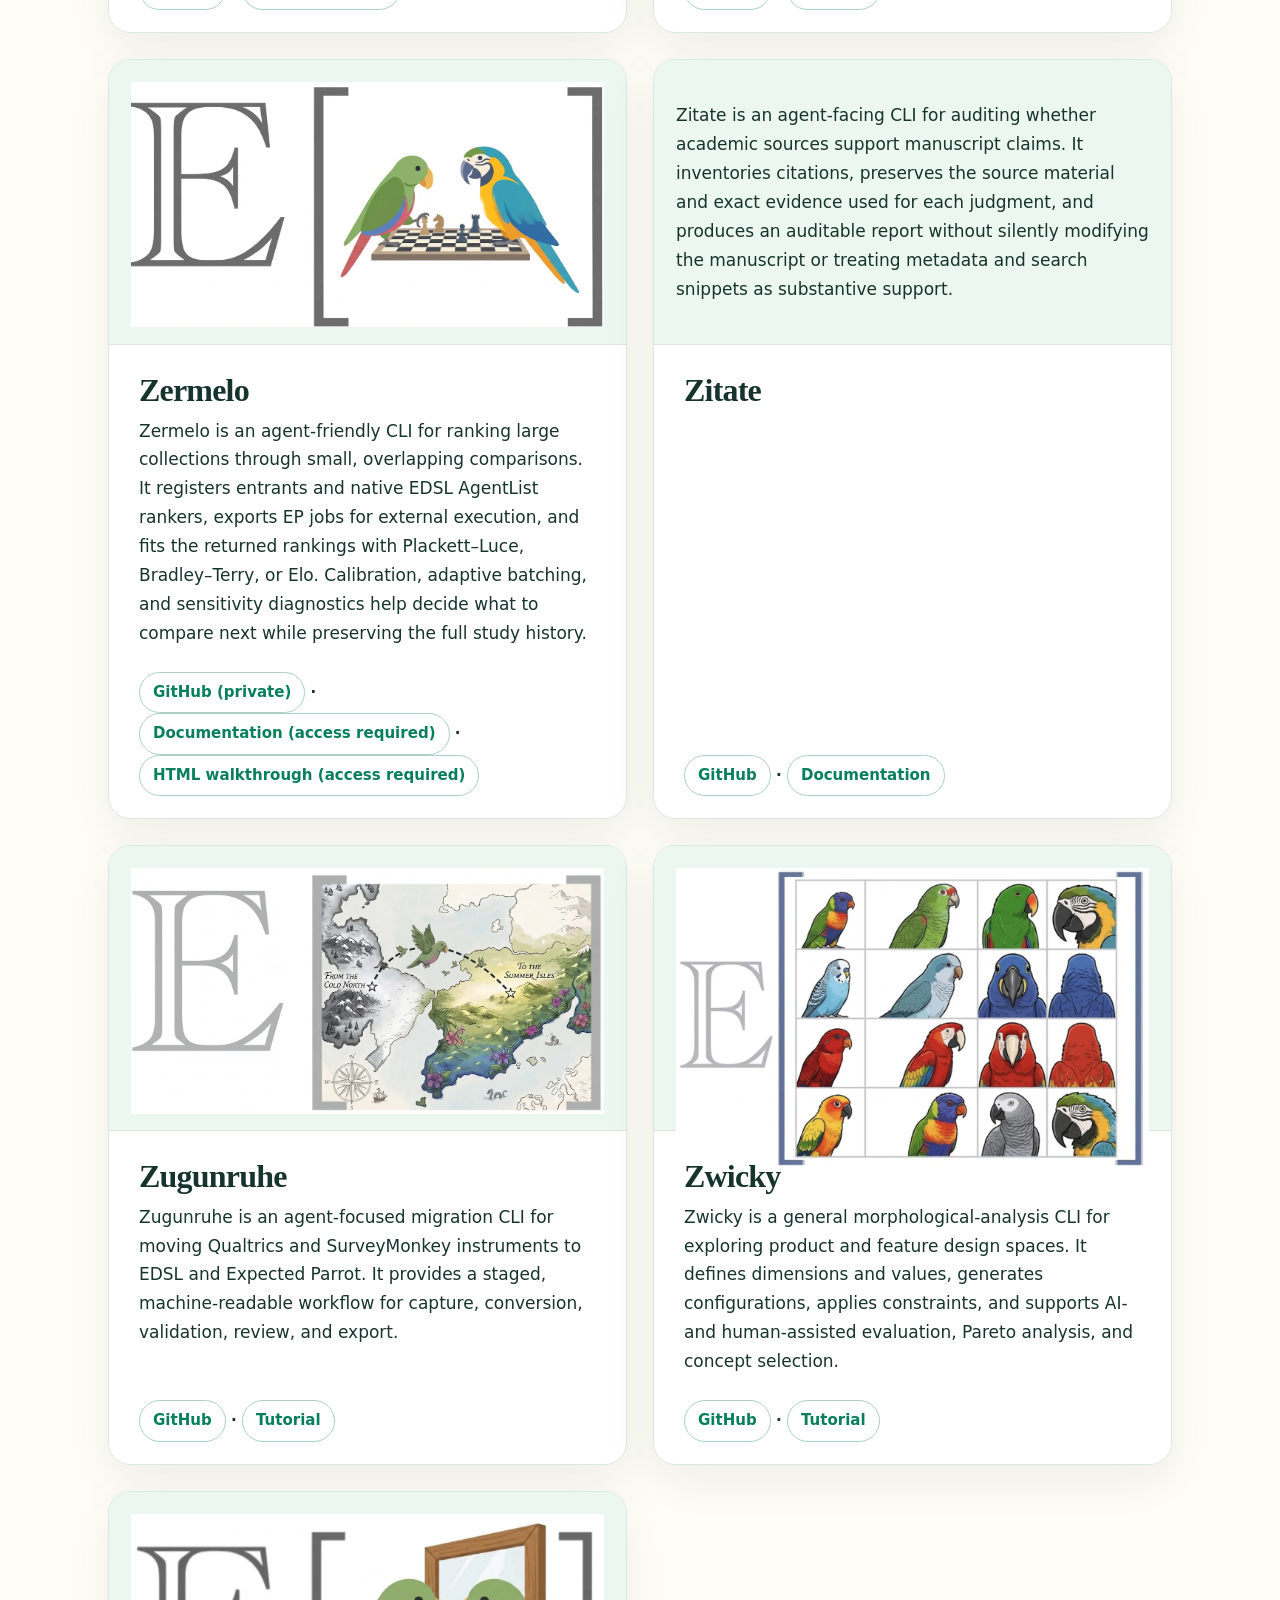
==== commit 416fd183: "Illustrate Earnings directory entry with supplied artwork" ====
--- a/docs/index.html
+++ b/docs/index.html
@@ -142,6 +142,9 @@
 </section>
 <section id="earnings" class="level3 package-card">
 <h3>Earnings</h3>
+<p align="center">
+  <a href="https://github.com/expectedparrot/earnings"><img src="assets/earnings-artwork.webp" width="640" alt="Earnings artwork: parrots in business suits gathered around a conference-call speakerphone, inside expectation brackets"></a>
+</p>
 <p>Earnings is an agent-first CLI for predicting and preparing earnings calls. It freezes dated company evidence and script variants, builds EDSL studies for analyst, investor, media, and ecosystem panels, and turns validated results into management preparation reports and paired script comparisons. Its guide and next commands track study revisions and artifacts; backtests score predefined topic occurrence and analyst attendance while keeping simulated reactions distinct from observed outcomes.</p>
 <p><a href="https://github.com/expectedparrot/earnings">GitHub (private)</a> · <a href="https://github.com/expectedparrot/earnings#readme">Documentation (access required)</a> · <a href="https://github.com/expectedparrot/earnings/blob/main/earnings/agent_guide.md">Agent guide (access required)</a></p>
 </section>
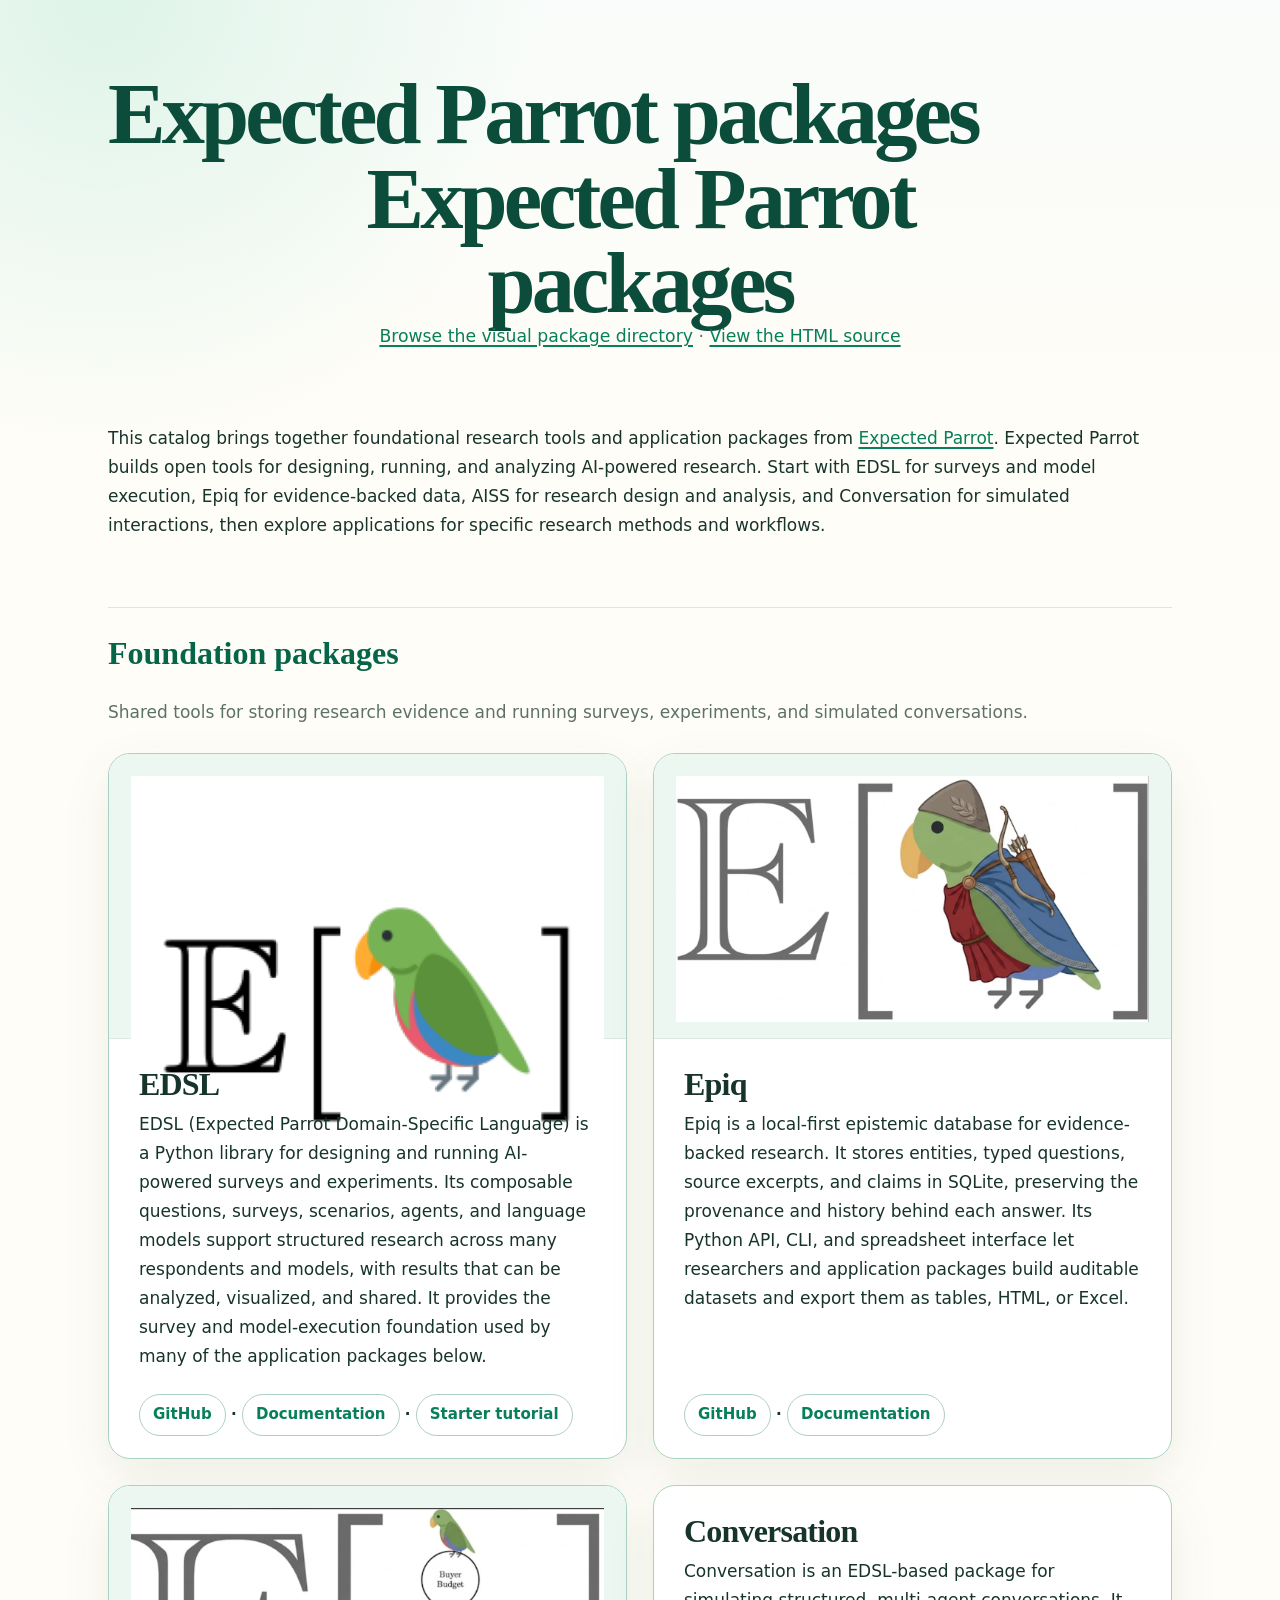
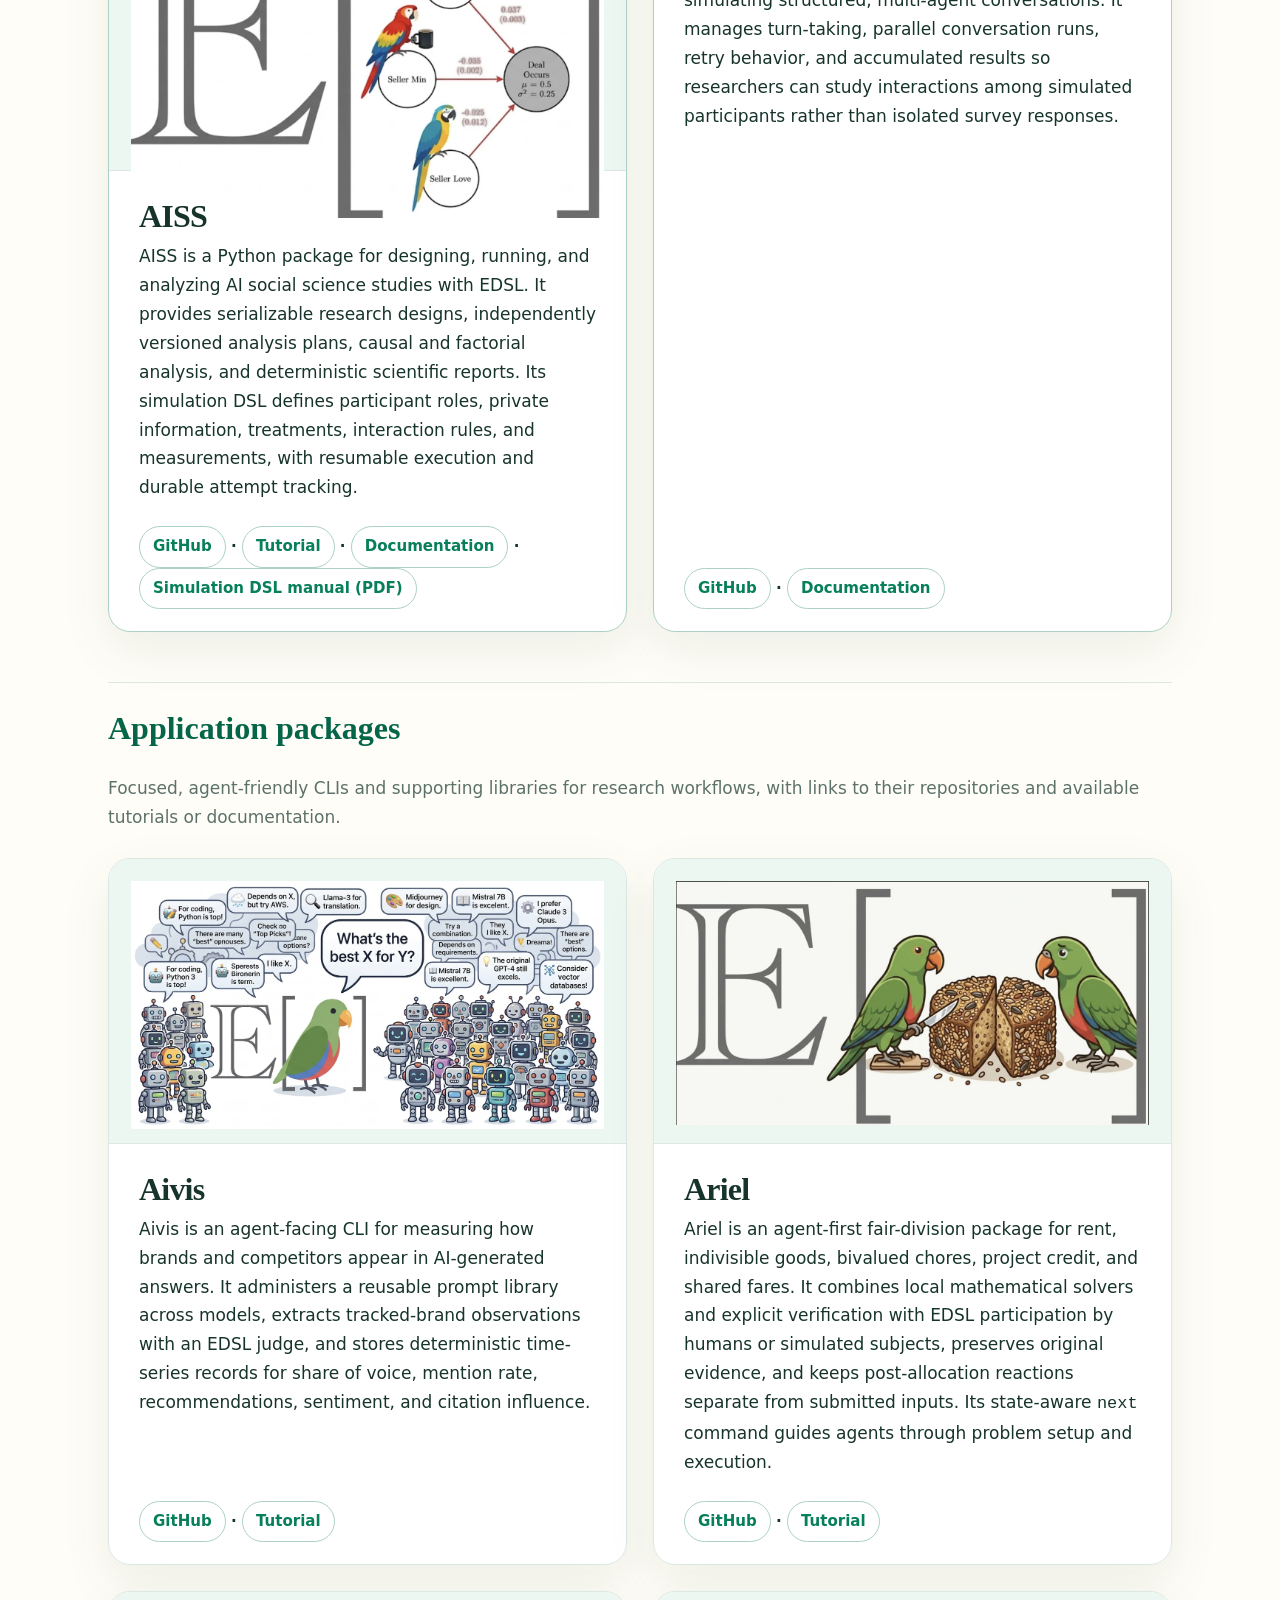
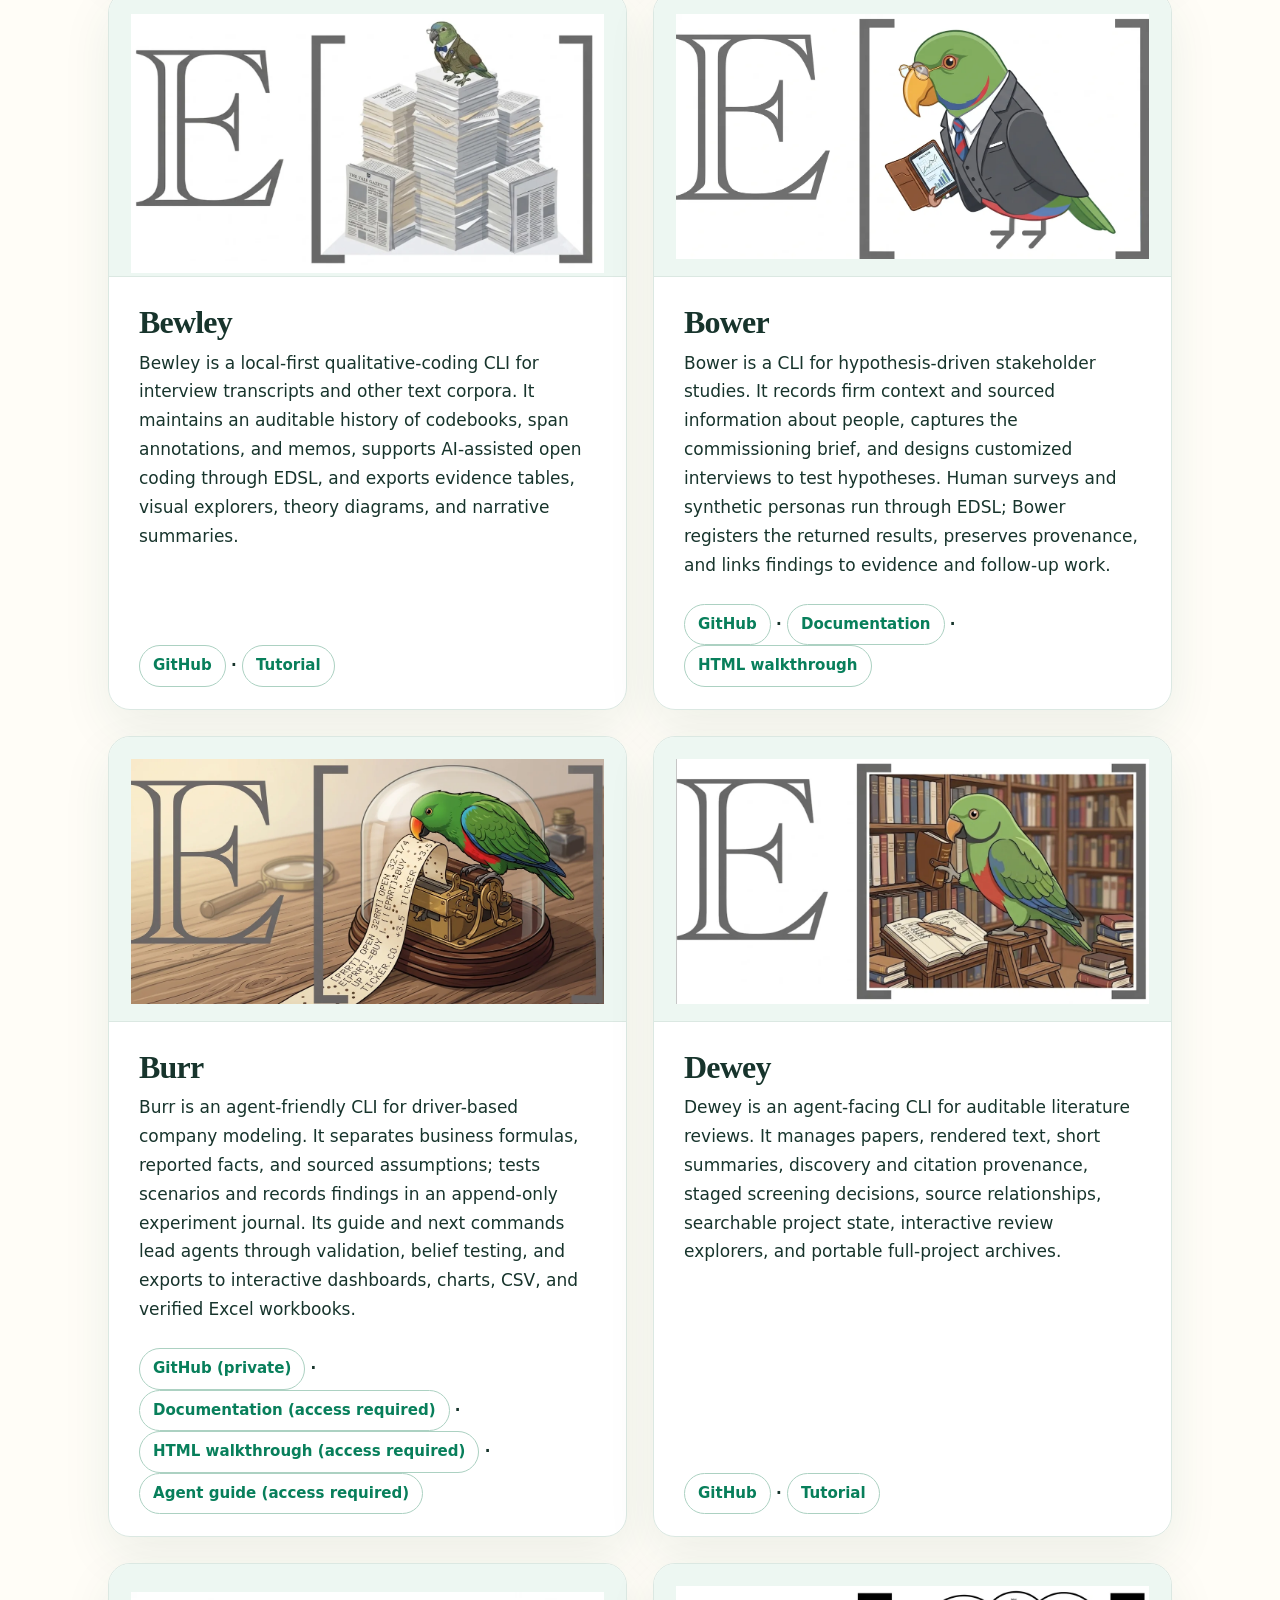
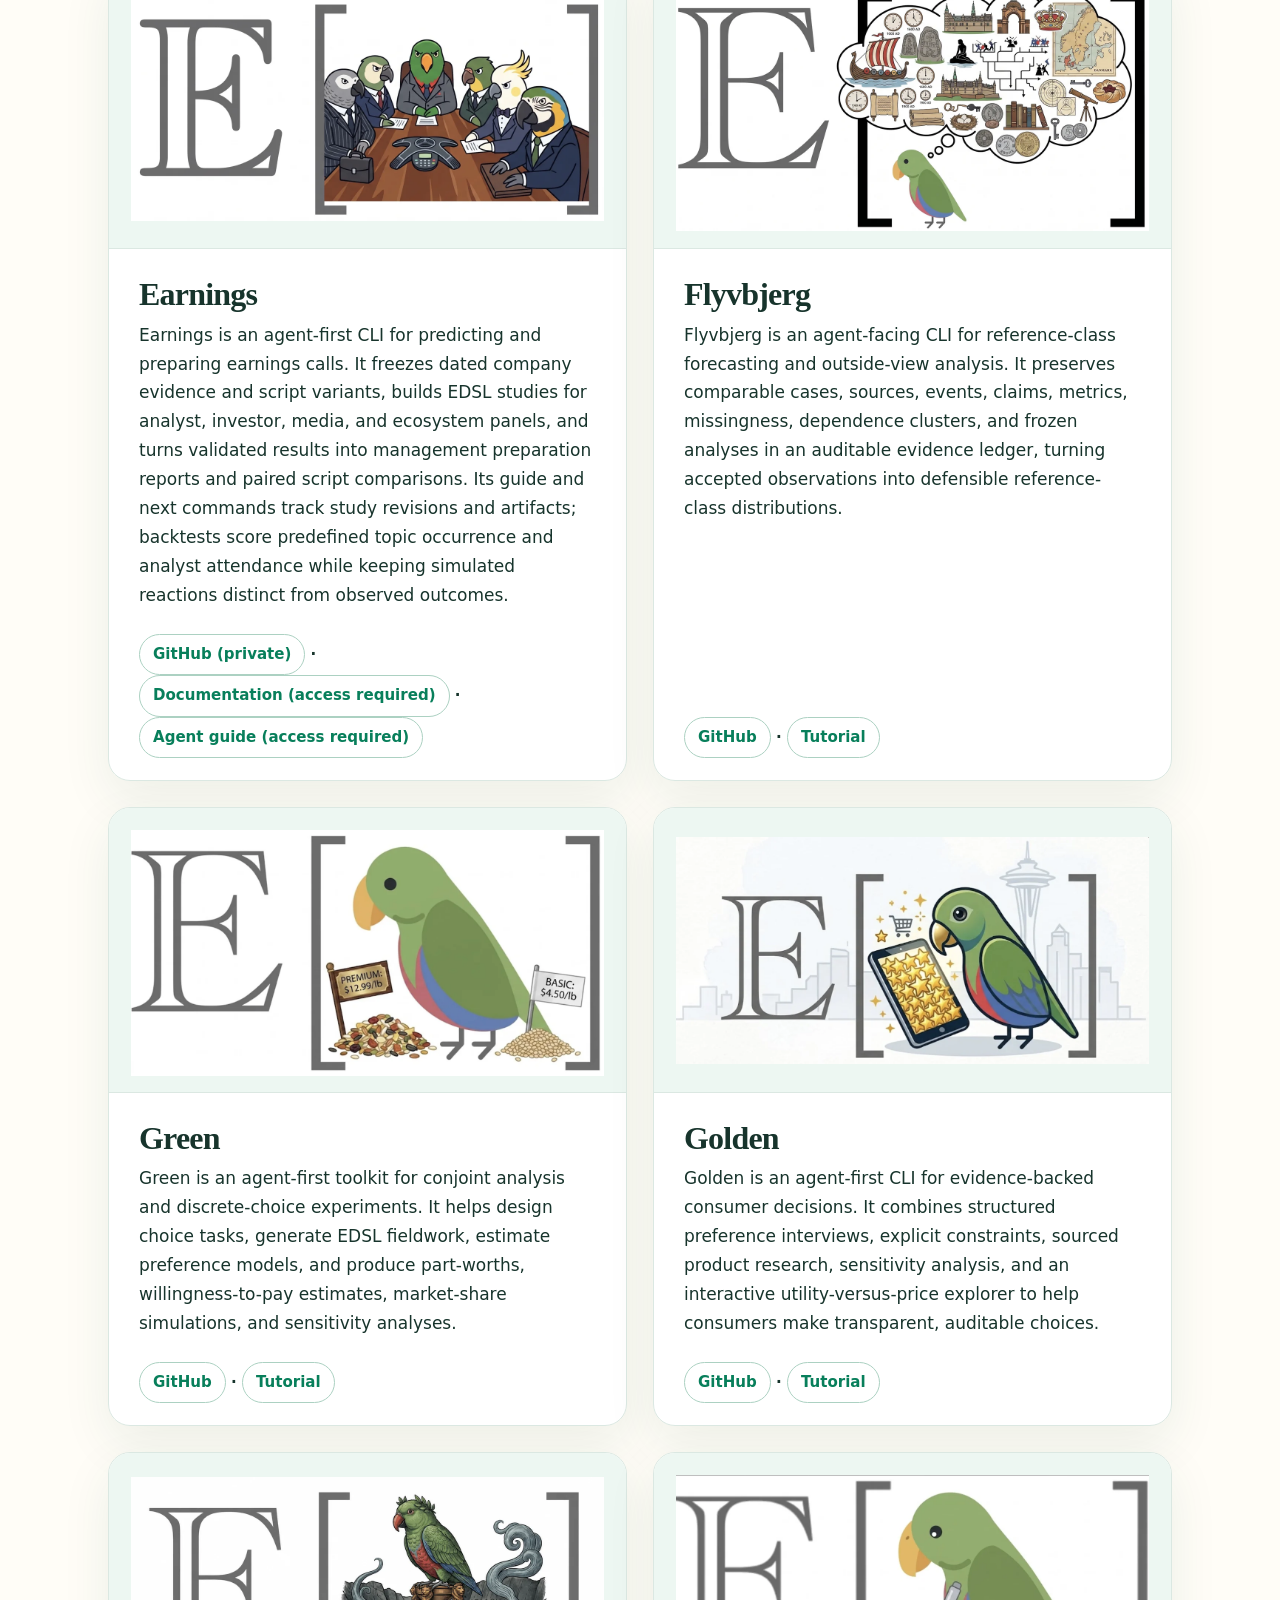
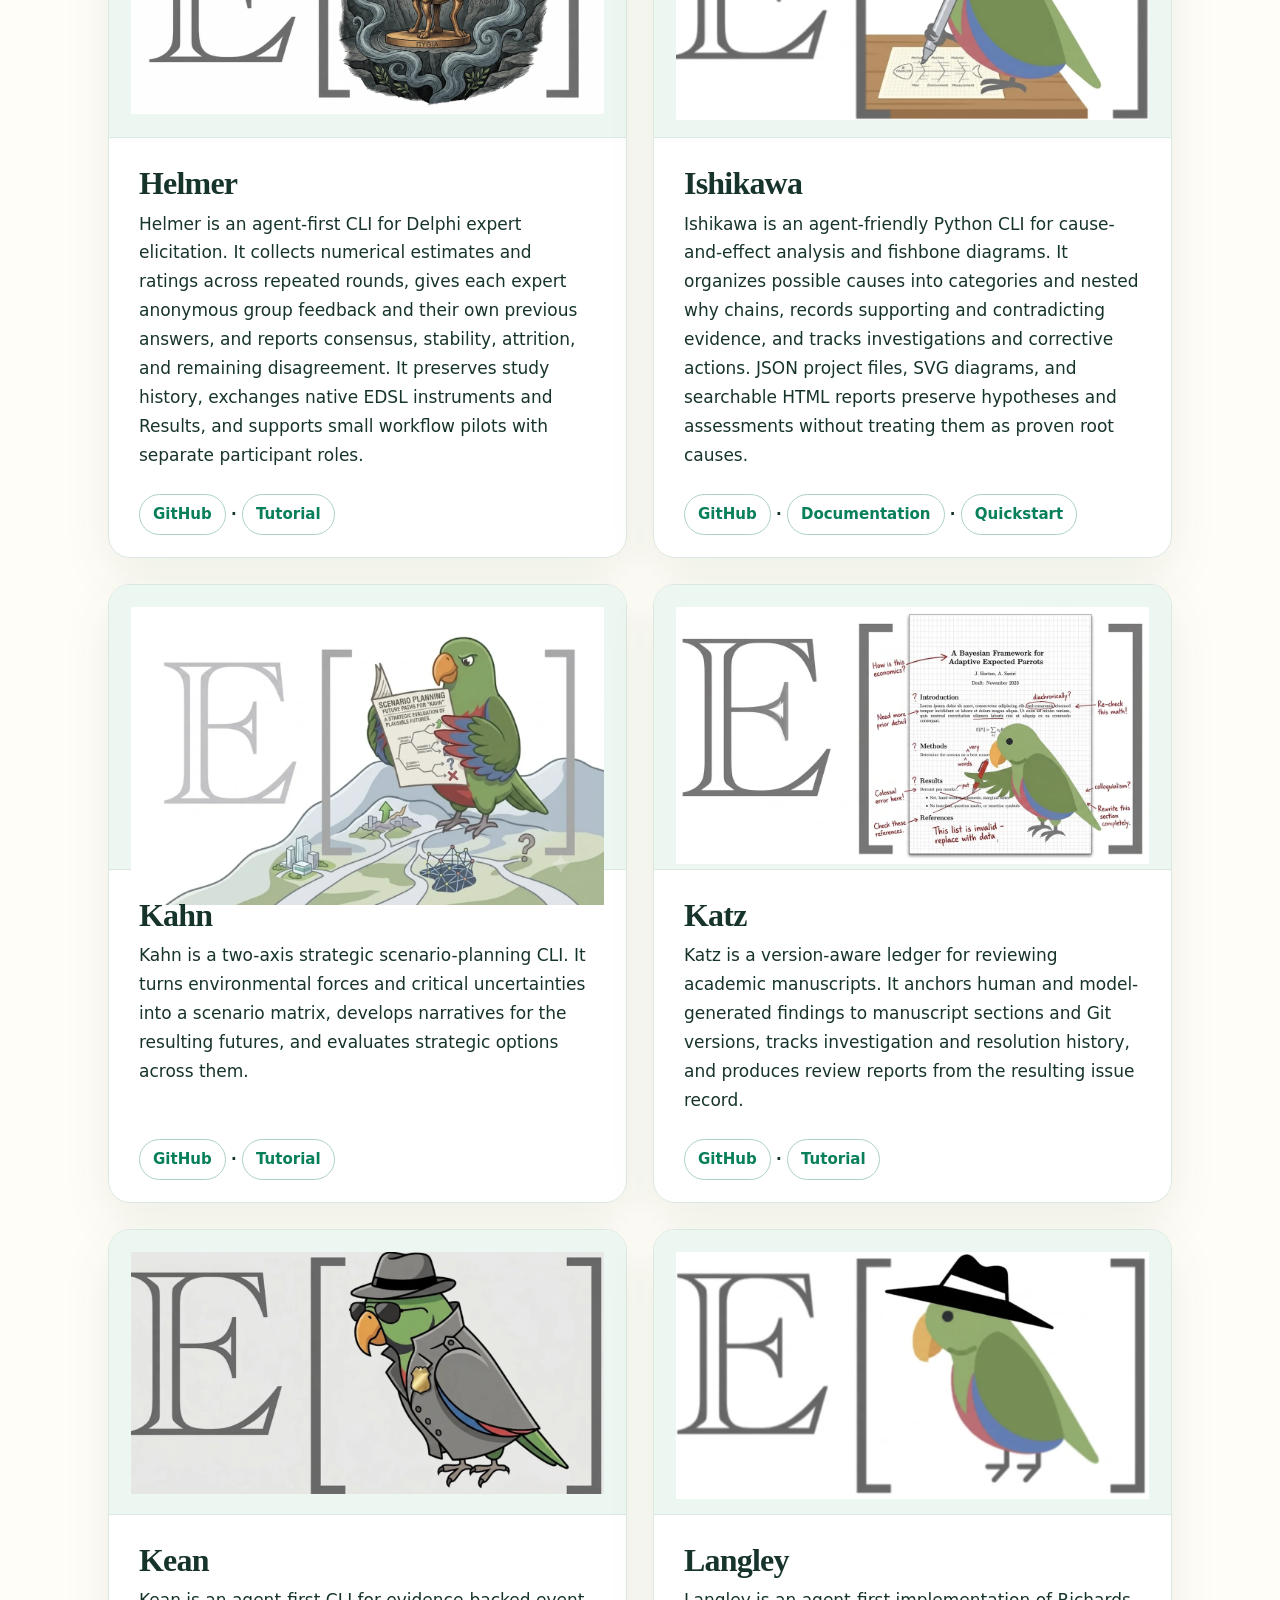
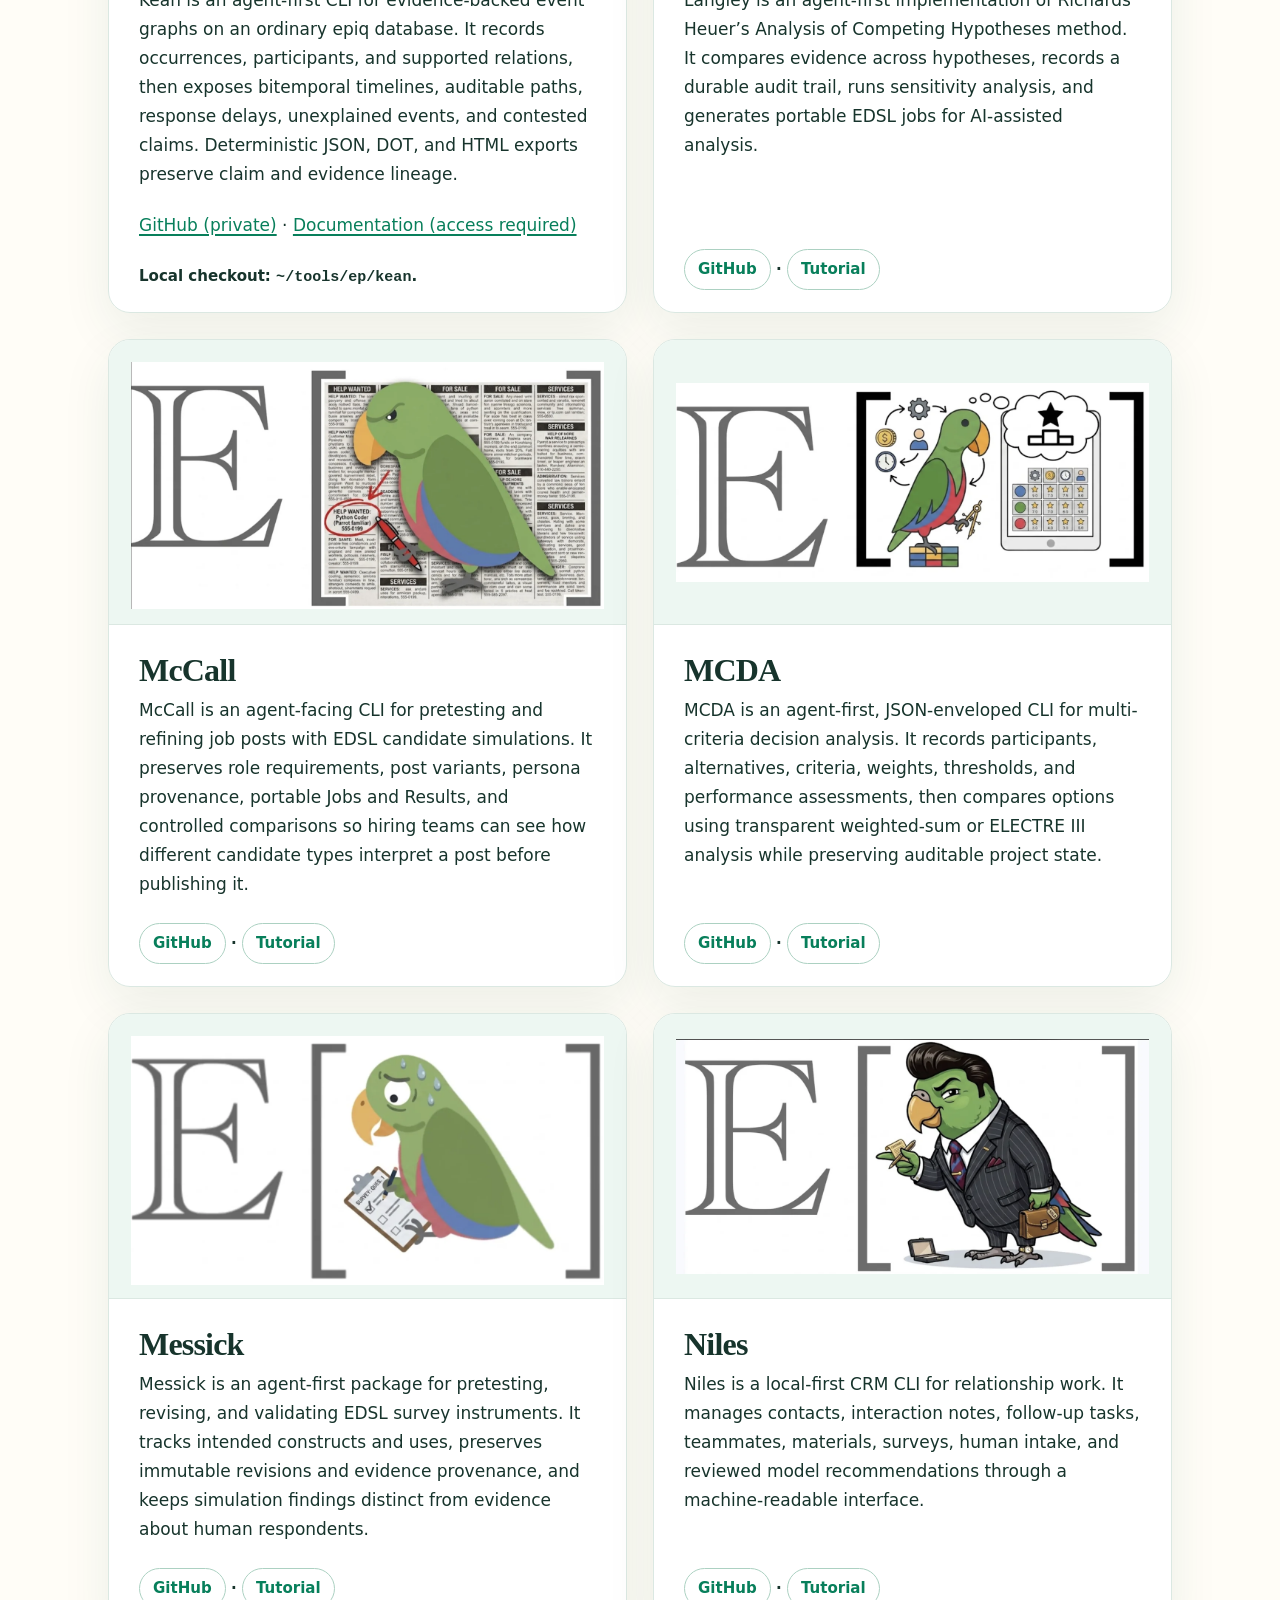
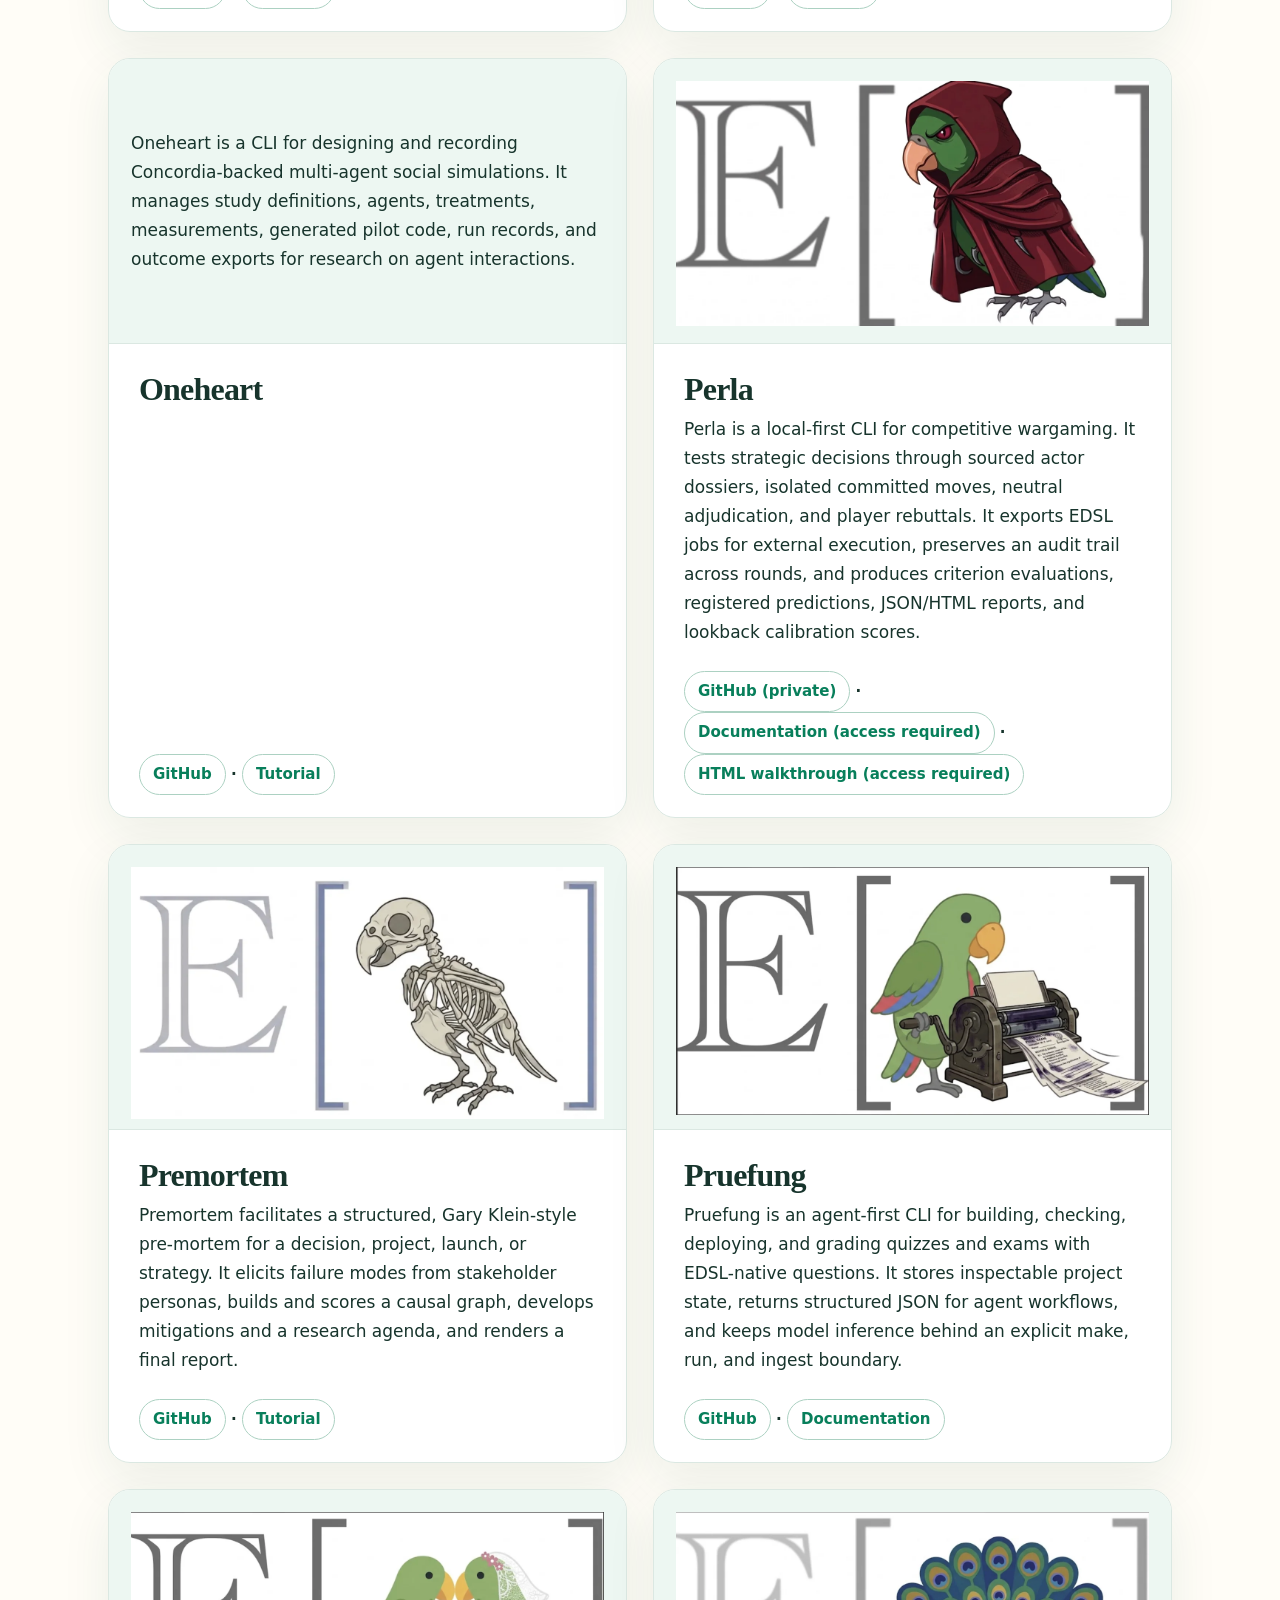
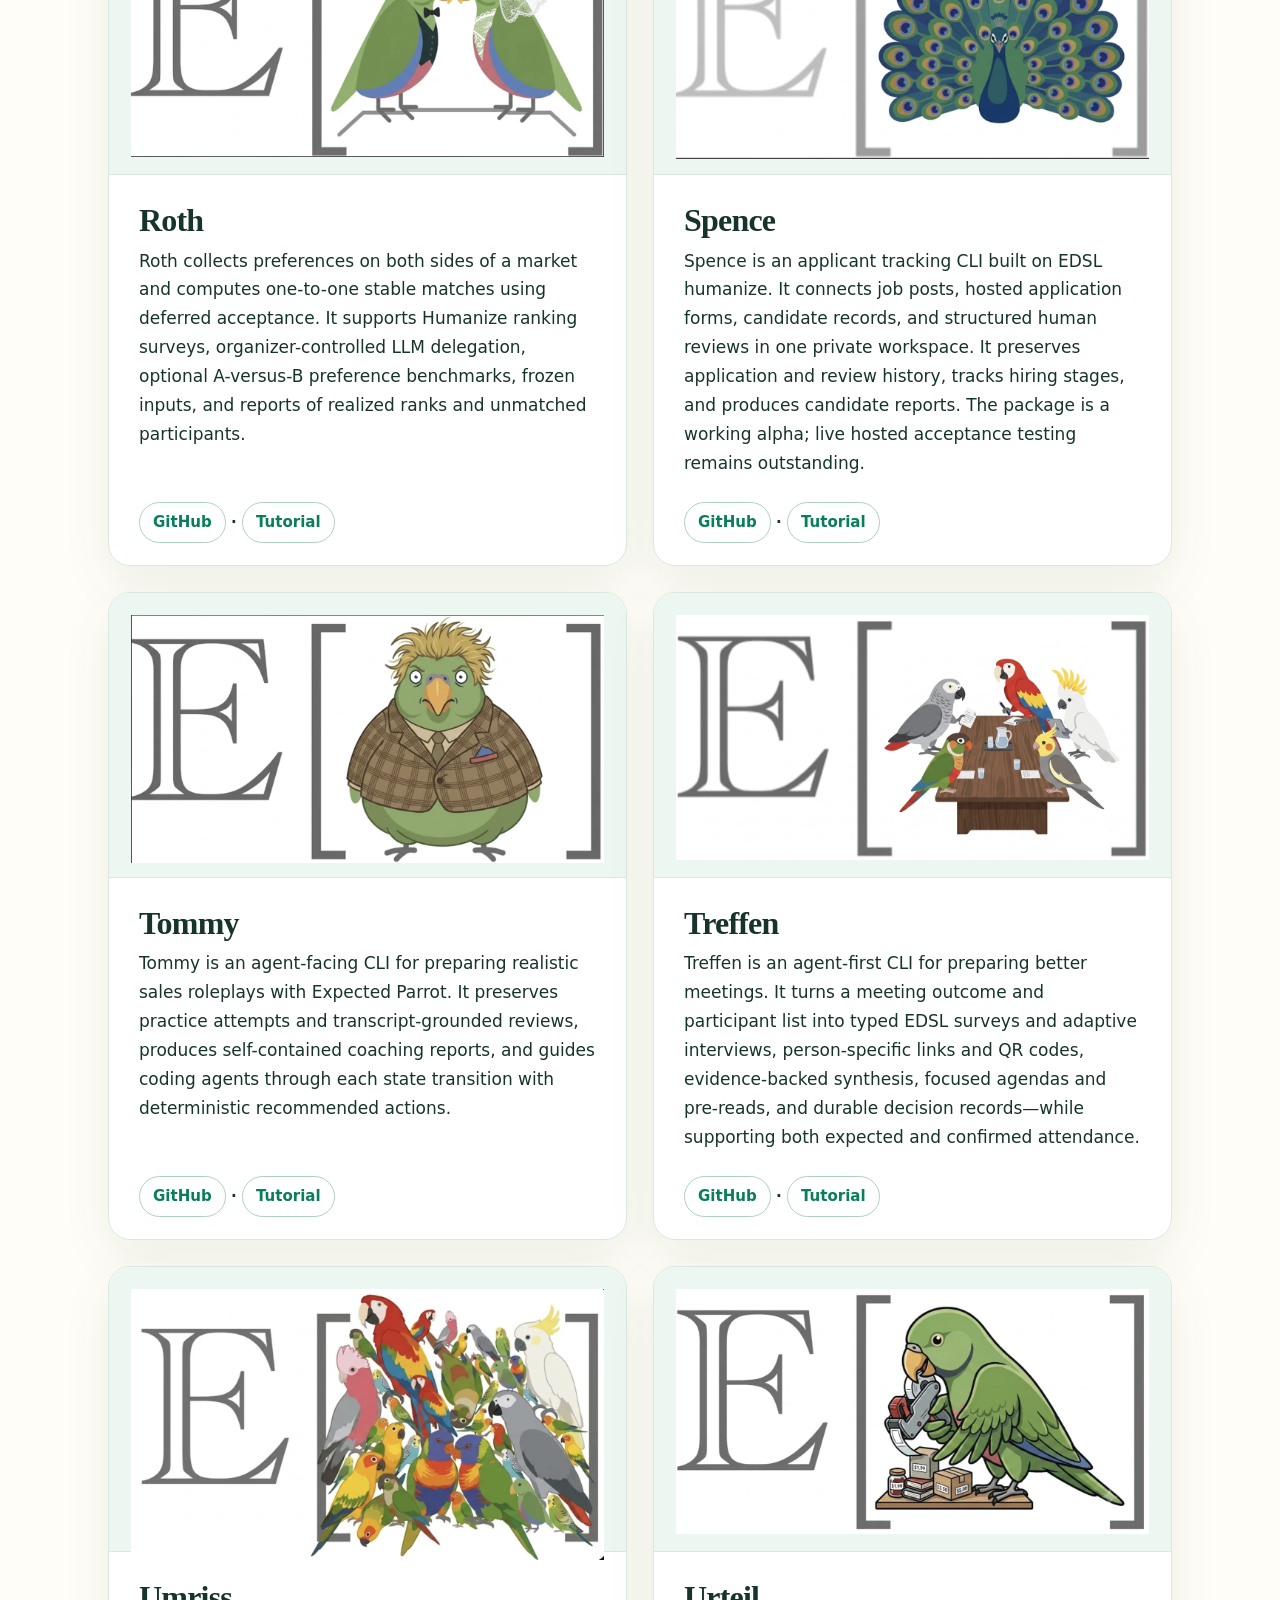
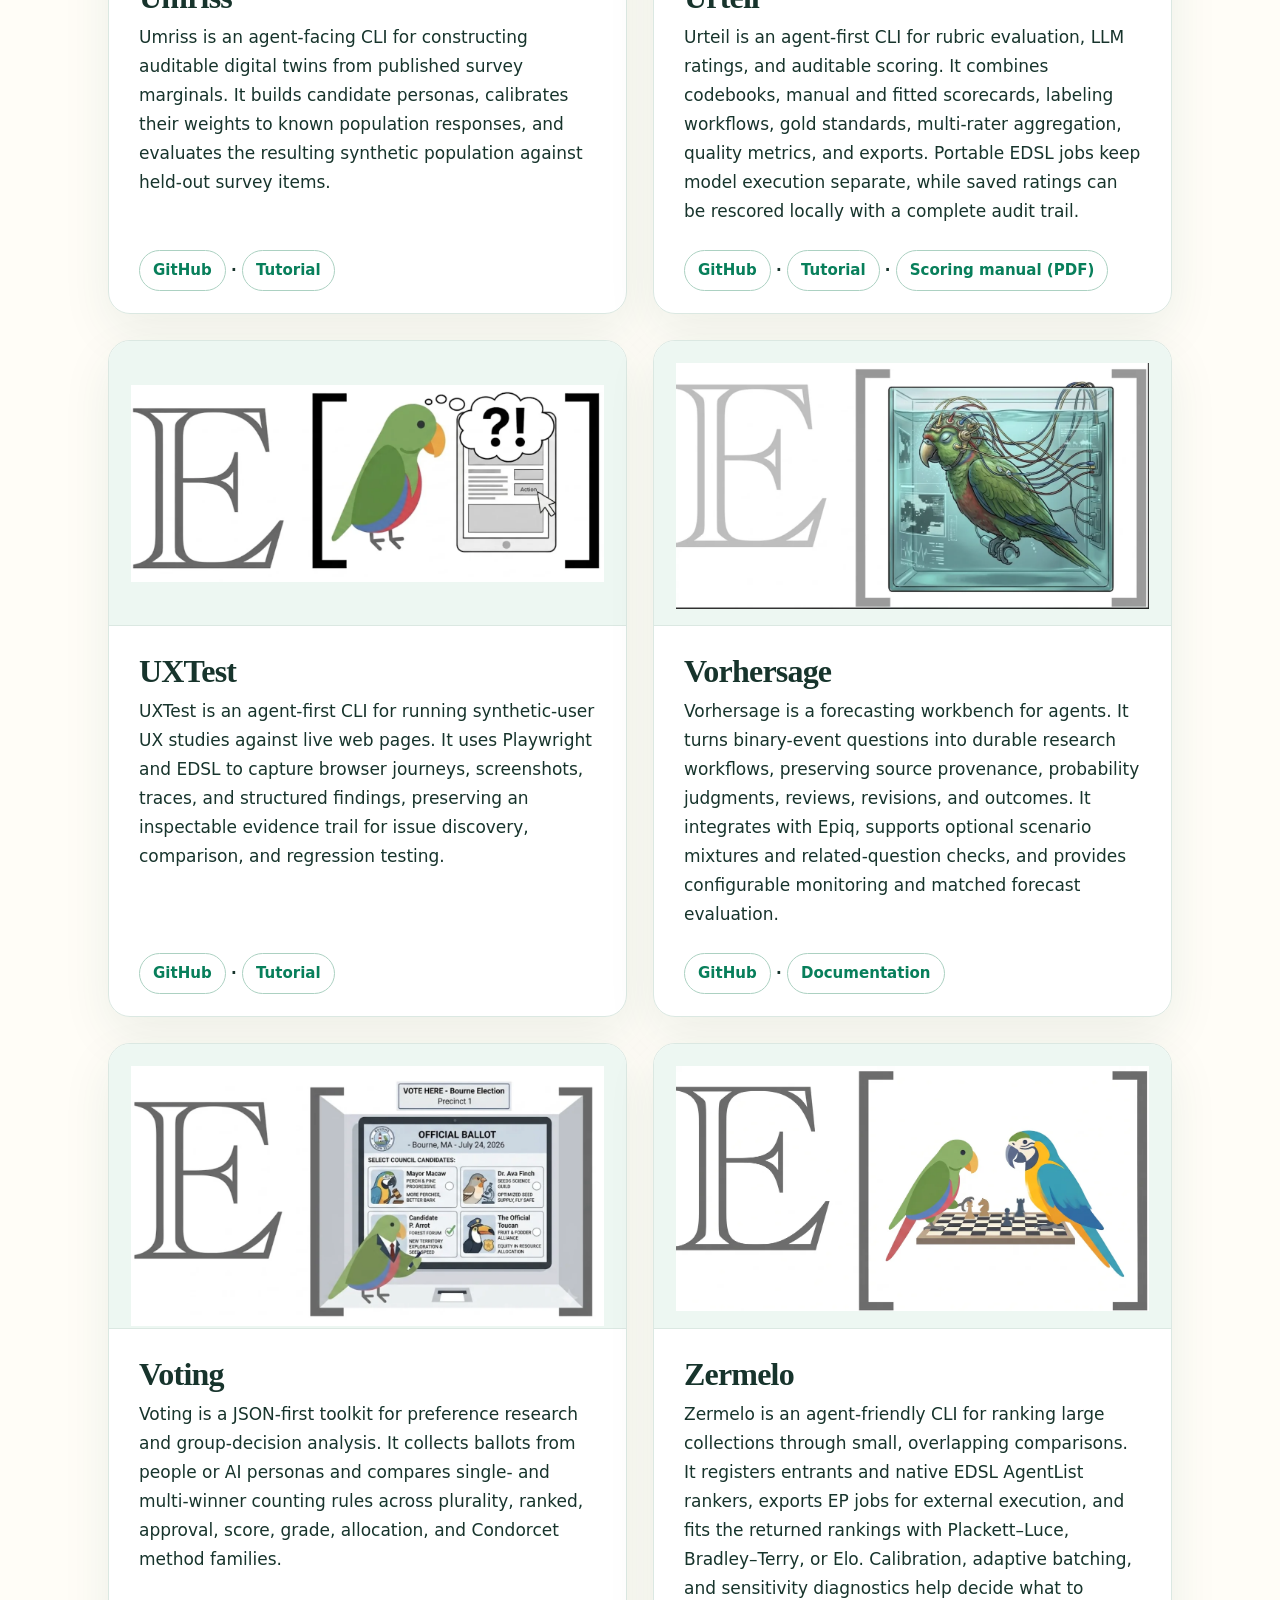
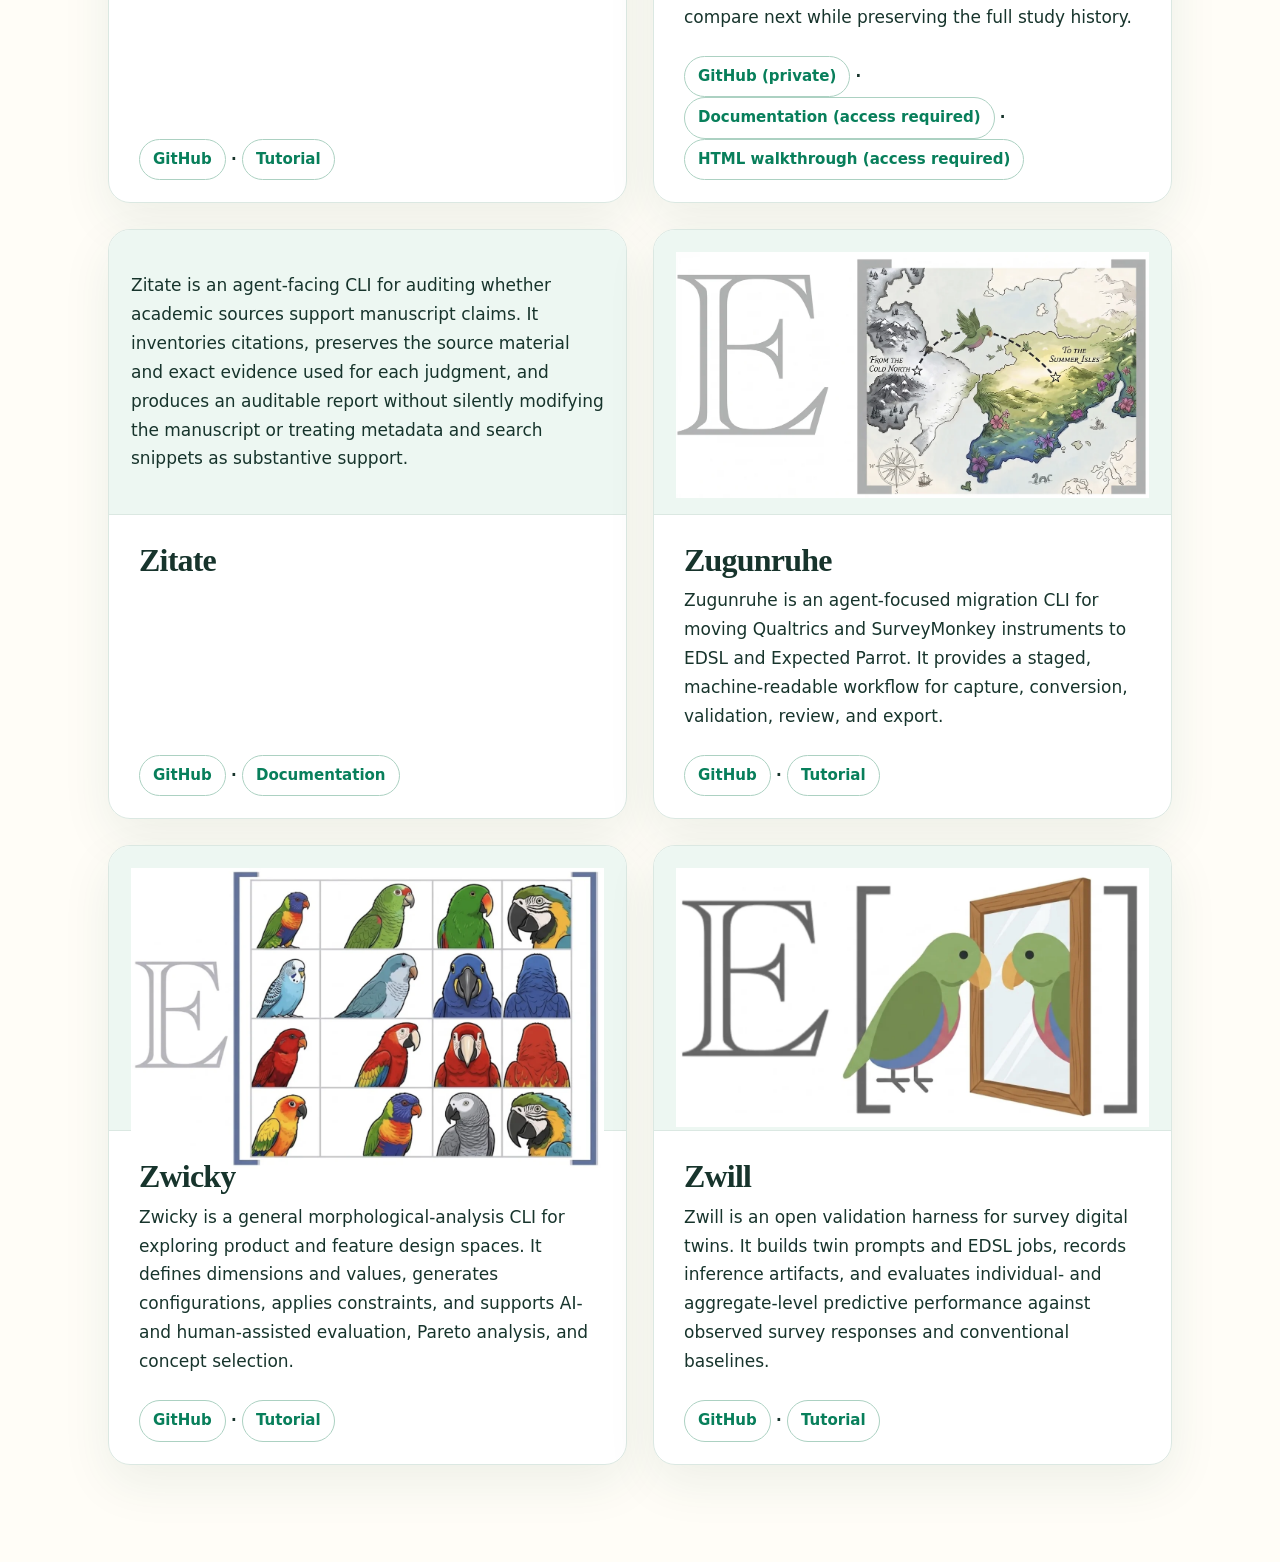
==== commit b32844ae: "Replace Labeling and Rudin directory entries with Urteil" ====
--- a/docs/index.html
+++ b/docs/index.html
@@ -231,19 +231,6 @@
 <p><a href="https://github.com/expectedparrot/kean">GitHub (private)</a> · <a href="https://github.com/expectedparrot/kean#readme">Documentation (access required)</a></p>
 <p>Local checkout: <code>~/tools/ep/kean</code>.</p>
 </section>
-<section id="labeling" class="level3 package-card">
-<h3>Labeling</h3>
-<p align="center">
-<a href="https://github.com/expectedparrot/labeling"><img src="assets/labeling-artwork.webp" width="640" alt="Labeling package artwork"></a>
-</p>
-<p>Labeling is an agent-first CLI for reproducible LLM-as-rater
-workflows. It manages datasets, labeling specifications, gold standards,
-rule baselines, multi-rater aggregation, quality metrics, and exports
-while preserving a complete audit trail and an explicit EDSL execution
-boundary.</p>
-<p><a href="https://github.com/expectedparrot/labeling">GitHub</a> · <a
-href="https://expectedparrot.github.io/labeling/">Tutorial</a></p>
-</section>
 <section id="langley" class="level3 package-card">
 <h3>Langley</h3>
 <p align="center">
@@ -361,16 +348,6 @@
 <p><a href="https://github.com/expectedparrot/roth">GitHub</a> · <a
 href="https://expectedparrot.github.io/roth/">Tutorial</a></p>
 </section>
-<section id="rudin" class="level3 package-card">
-<h3>Rudin</h3>
-<p align="center">
-<a href="https://github.com/expectedparrot/rudin"><img src="assets/rudin-artwork.webp" width="640" alt="Rudin artwork: a geometric parrot inside expectation brackets"></a>
-</p>
-<p>Rudin is a local-first CLI for designing transparent scoring models. It turns domain rubrics into manual or learned integer scorecards, scores structured answers, and exports EDSL surveys and portable artifacts. Its worked LaTeX manual develops rubric design, fitting, threshold selection, and held-out evaluation through executable synthetic examples.</p>
-<p><a href="https://github.com/expectedparrot/rudin">GitHub</a> · <a
-href="https://expectedparrot.github.io/rudin/">Tutorial</a> · <a
-href="https://github.com/expectedparrot/rudin/blob/main/docs/rudin-manual.pdf">Manual (PDF)</a></p>
-</section>
 <section id="spence" class="level3 package-card">
 <h3>Spence</h3>
 <p align="center">
@@ -417,6 +394,16 @@
 the resulting synthetic population against held-out survey items.</p>
 <p><a href="https://github.com/expectedparrot/umriss">GitHub</a> · <a
 href="https://expectedparrot.github.io/umriss/">Tutorial</a></p>
+</section>
+<section id="urteil" class="level3 package-card">
+<h3>Urteil</h3>
+<p align="center">
+<a href="https://github.com/expectedparrot/urteil"><img src="assets/labeling-artwork.webp" width="640" alt="Urteil package artwork"></a>
+</p>
+<p>Urteil is an agent-first CLI for rubric evaluation, LLM ratings, and auditable scoring. It combines codebooks, manual and fitted scorecards, labeling workflows, gold standards, multi-rater aggregation, quality metrics, and exports. Portable EDSL jobs keep model execution separate, while saved ratings can be rescored locally with a complete audit trail.</p>
+<p><a href="https://github.com/expectedparrot/urteil">GitHub</a> · <a
+href="https://expectedparrot.github.io/urteil/">Tutorial</a> · <a
+href="https://github.com/expectedparrot/urteil/blob/master/docs/scoring-manual.pdf">Scoring manual (PDF)</a></p>
 </section>
 <section id="uxtest" class="level3 package-card">
 <h3>UXTest</h3>
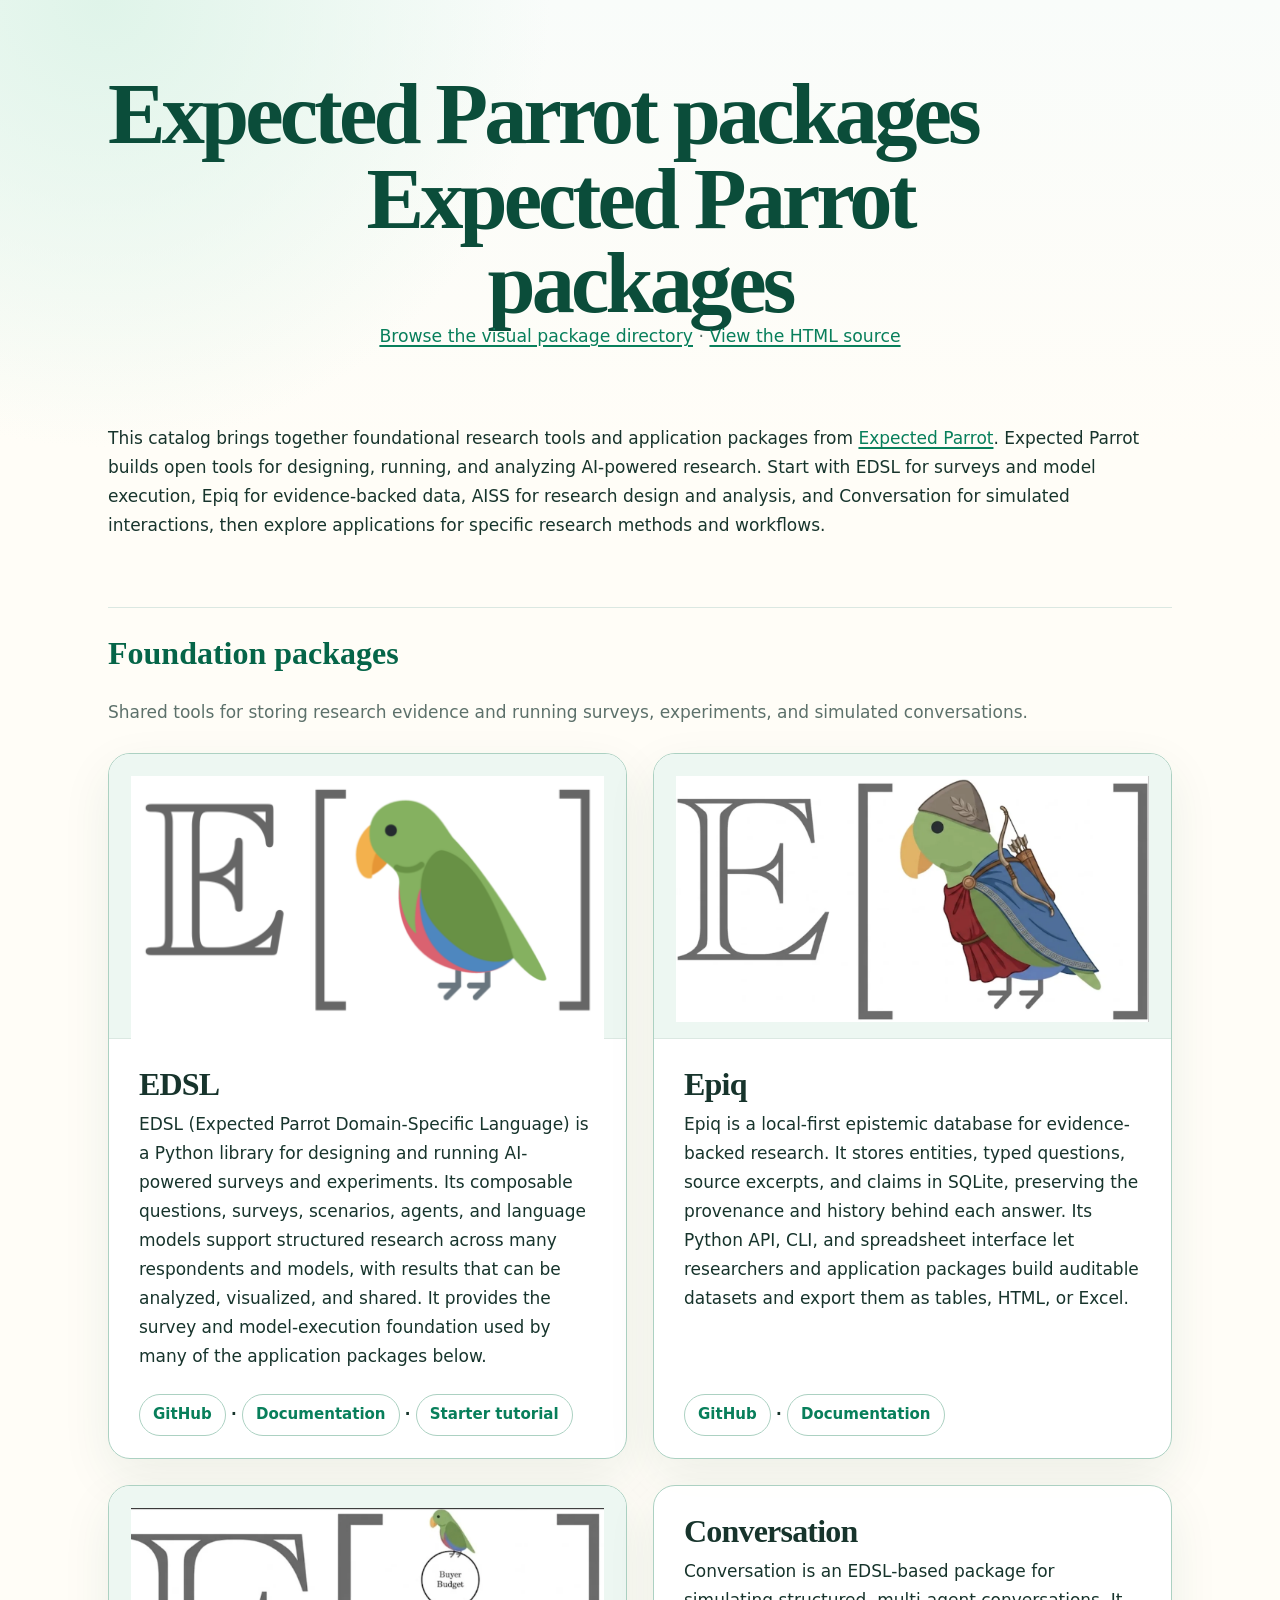
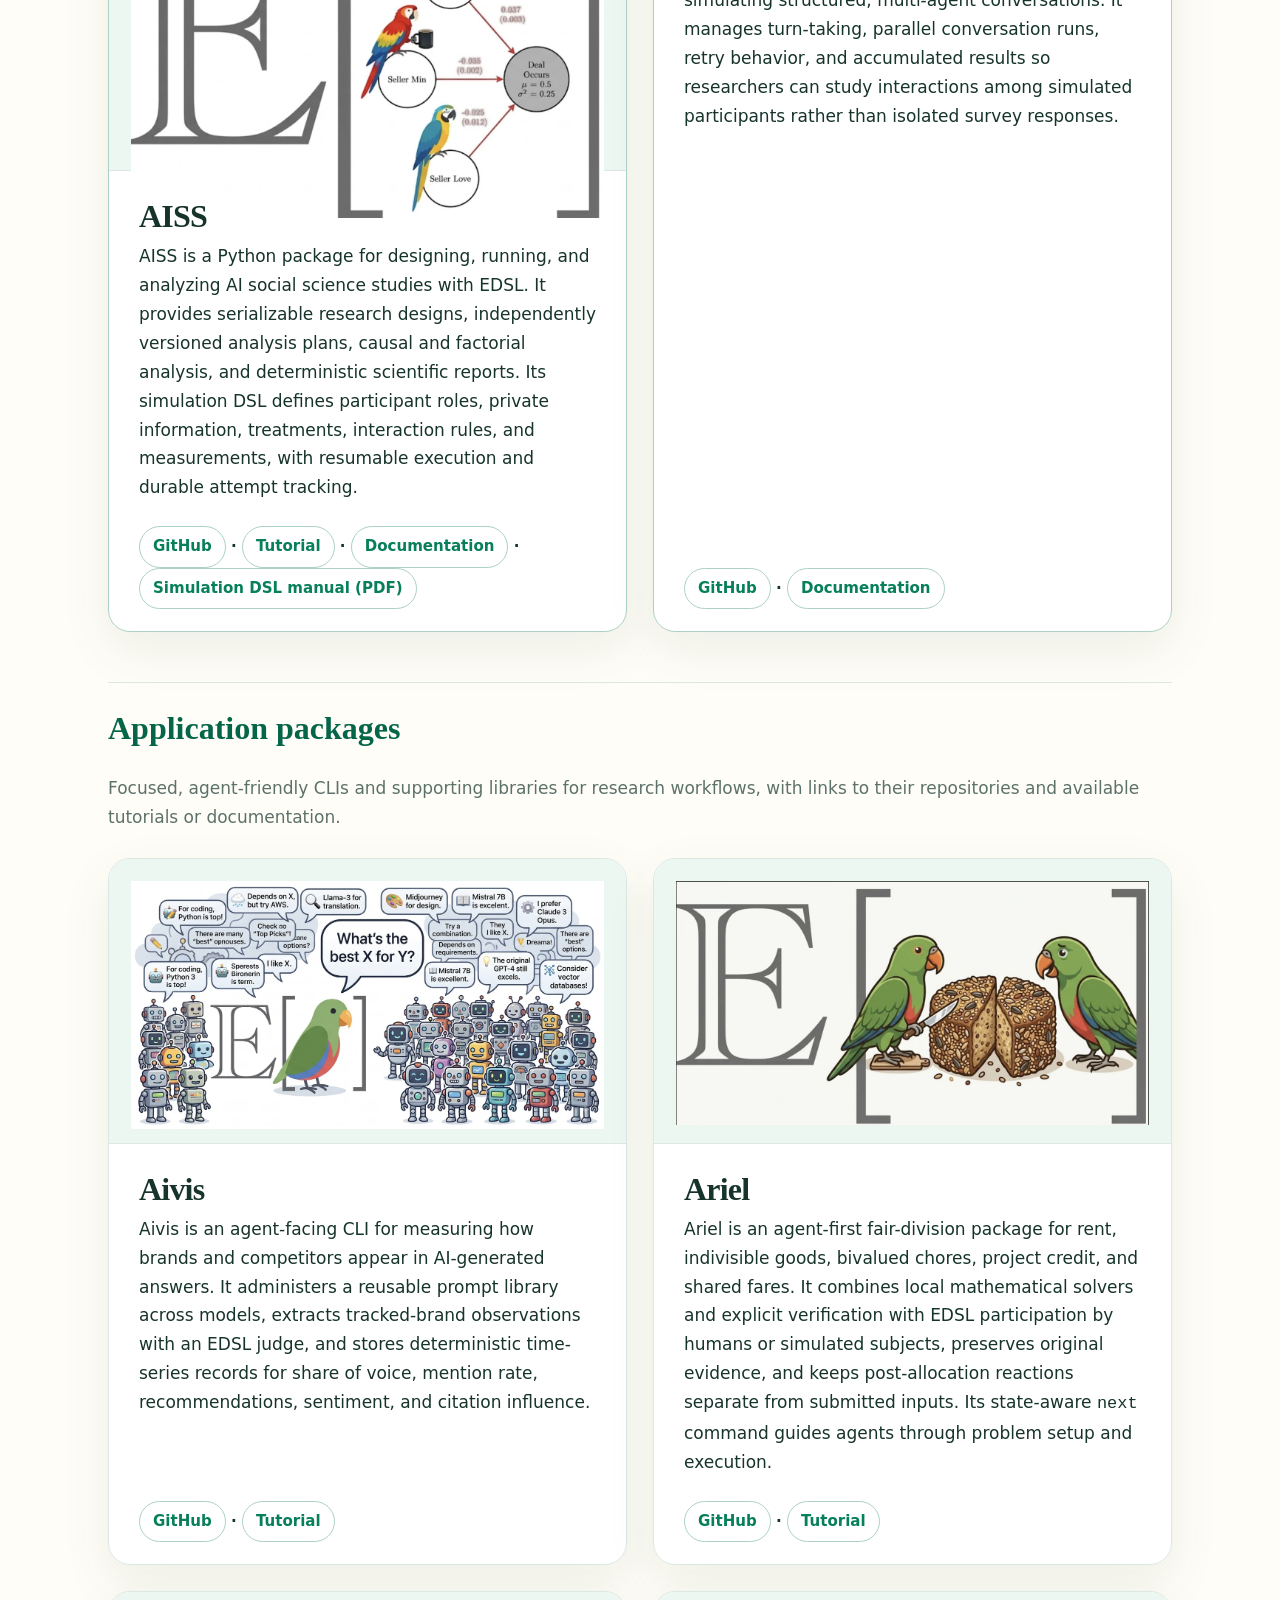
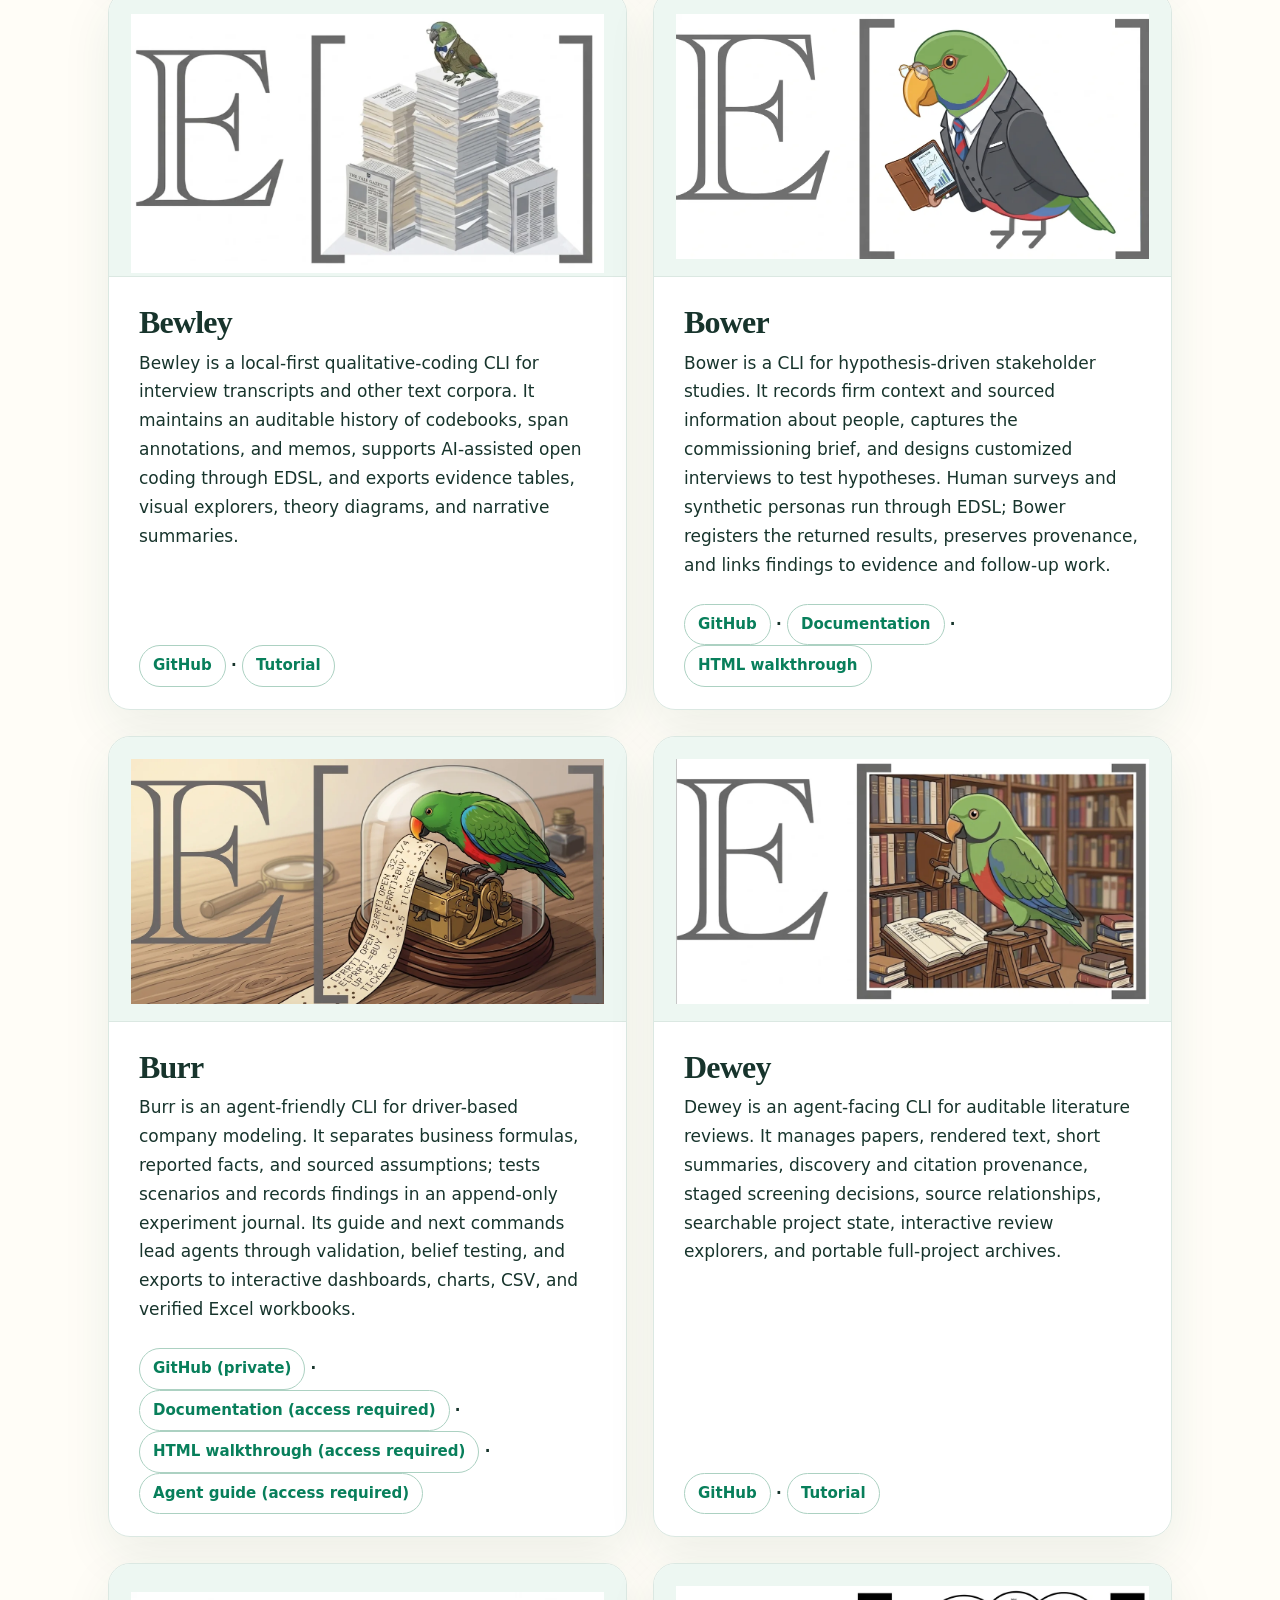
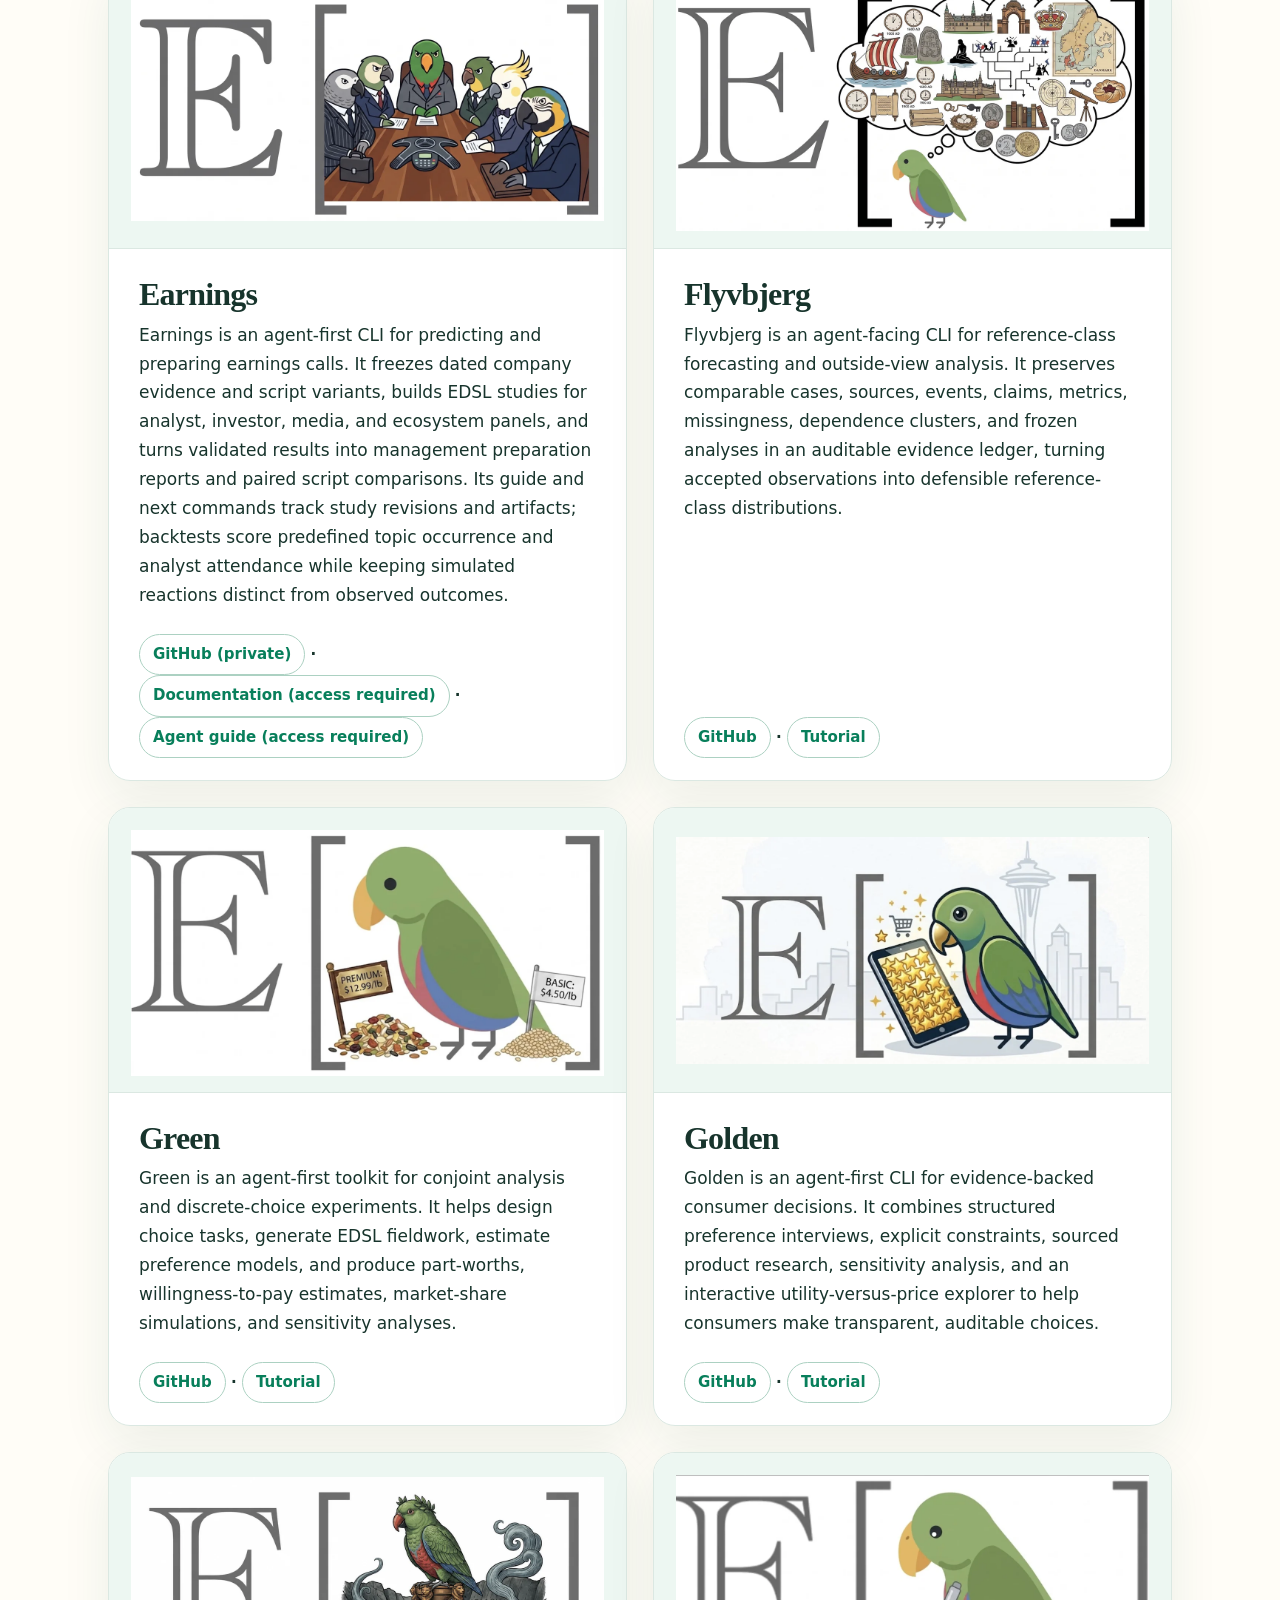
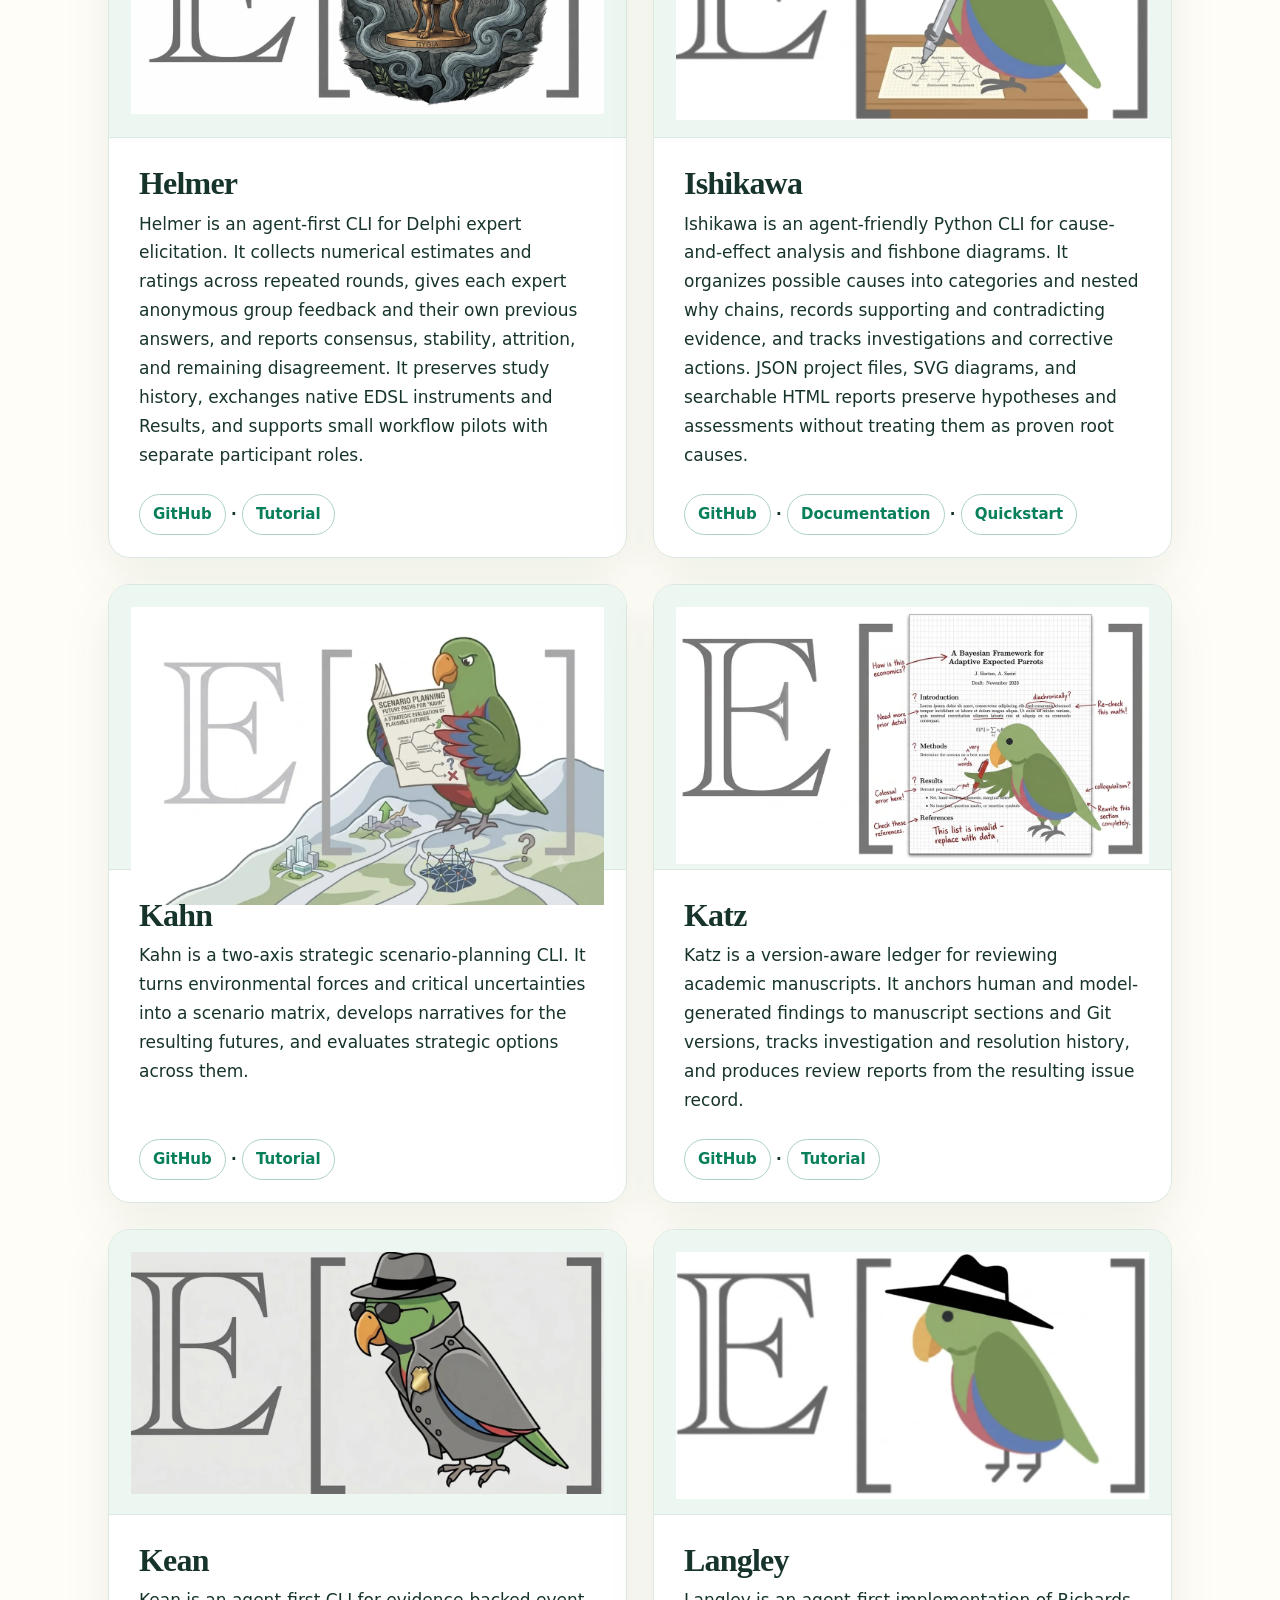
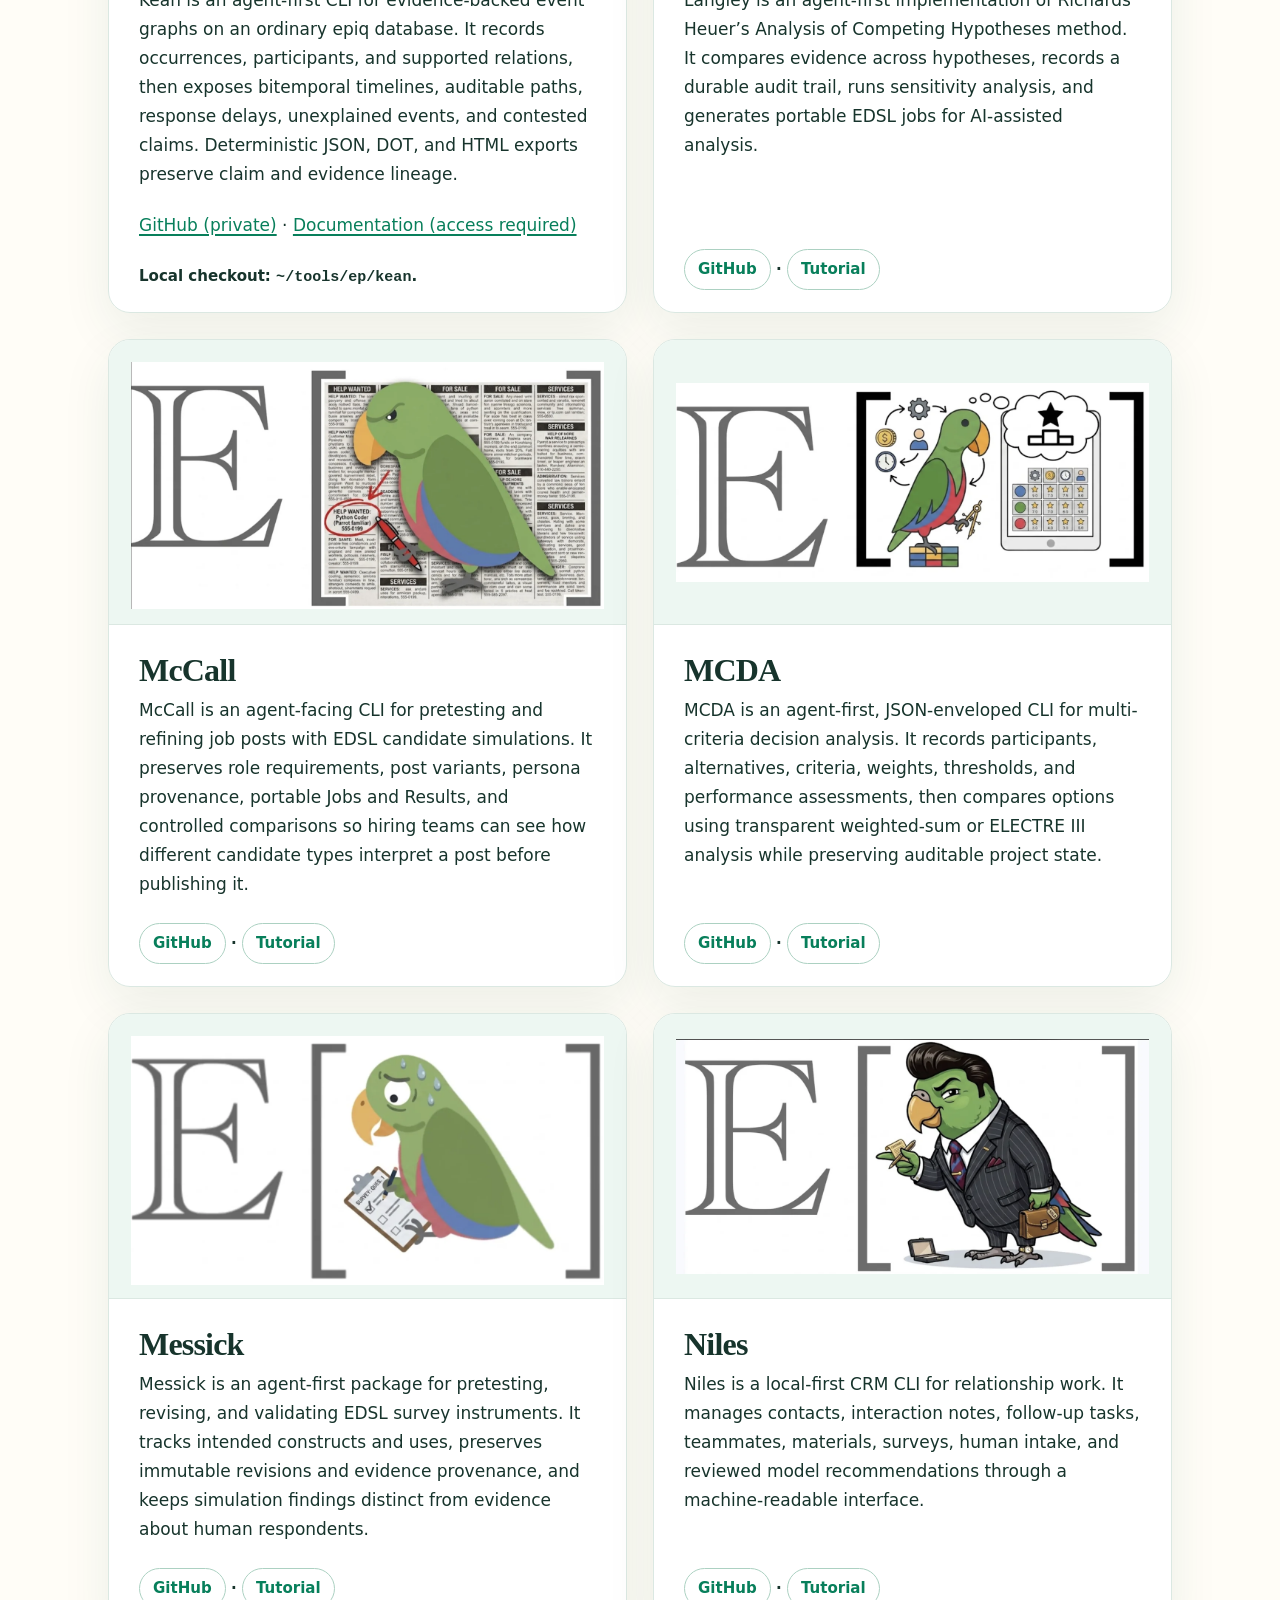
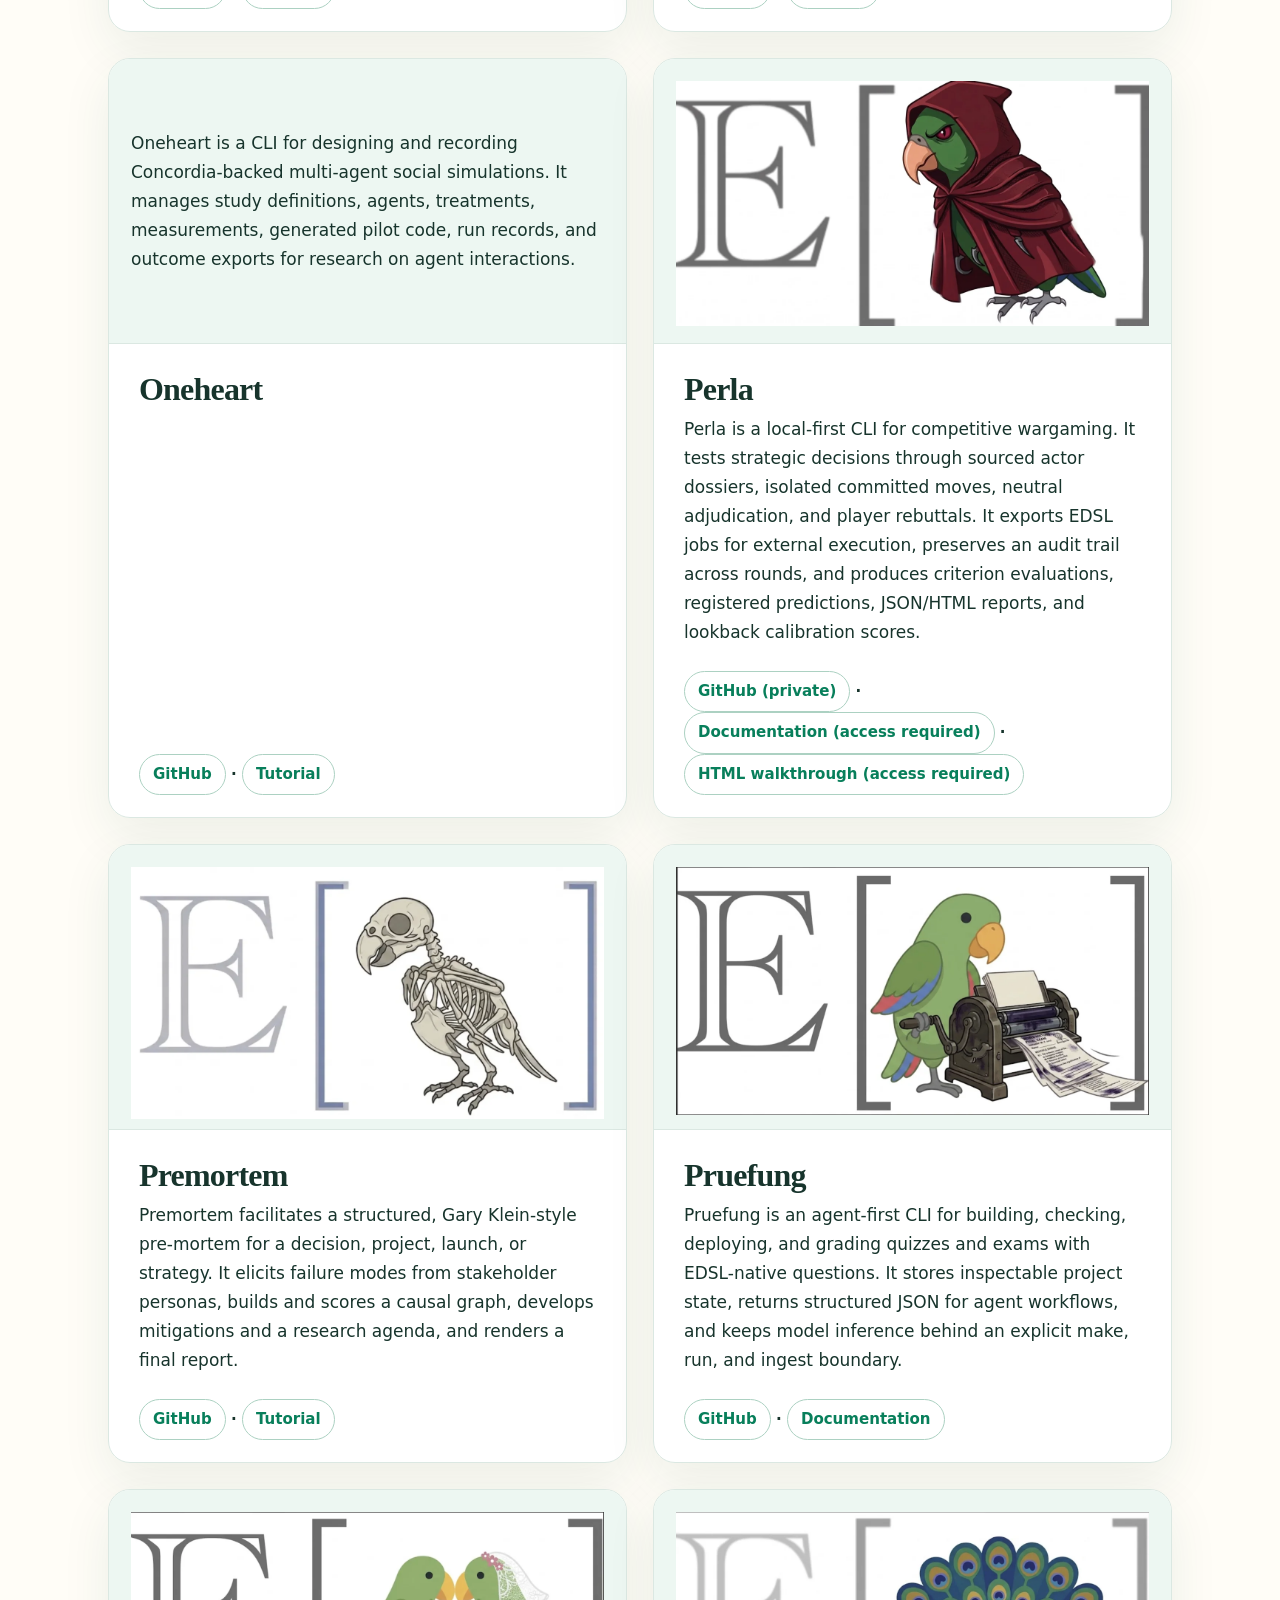
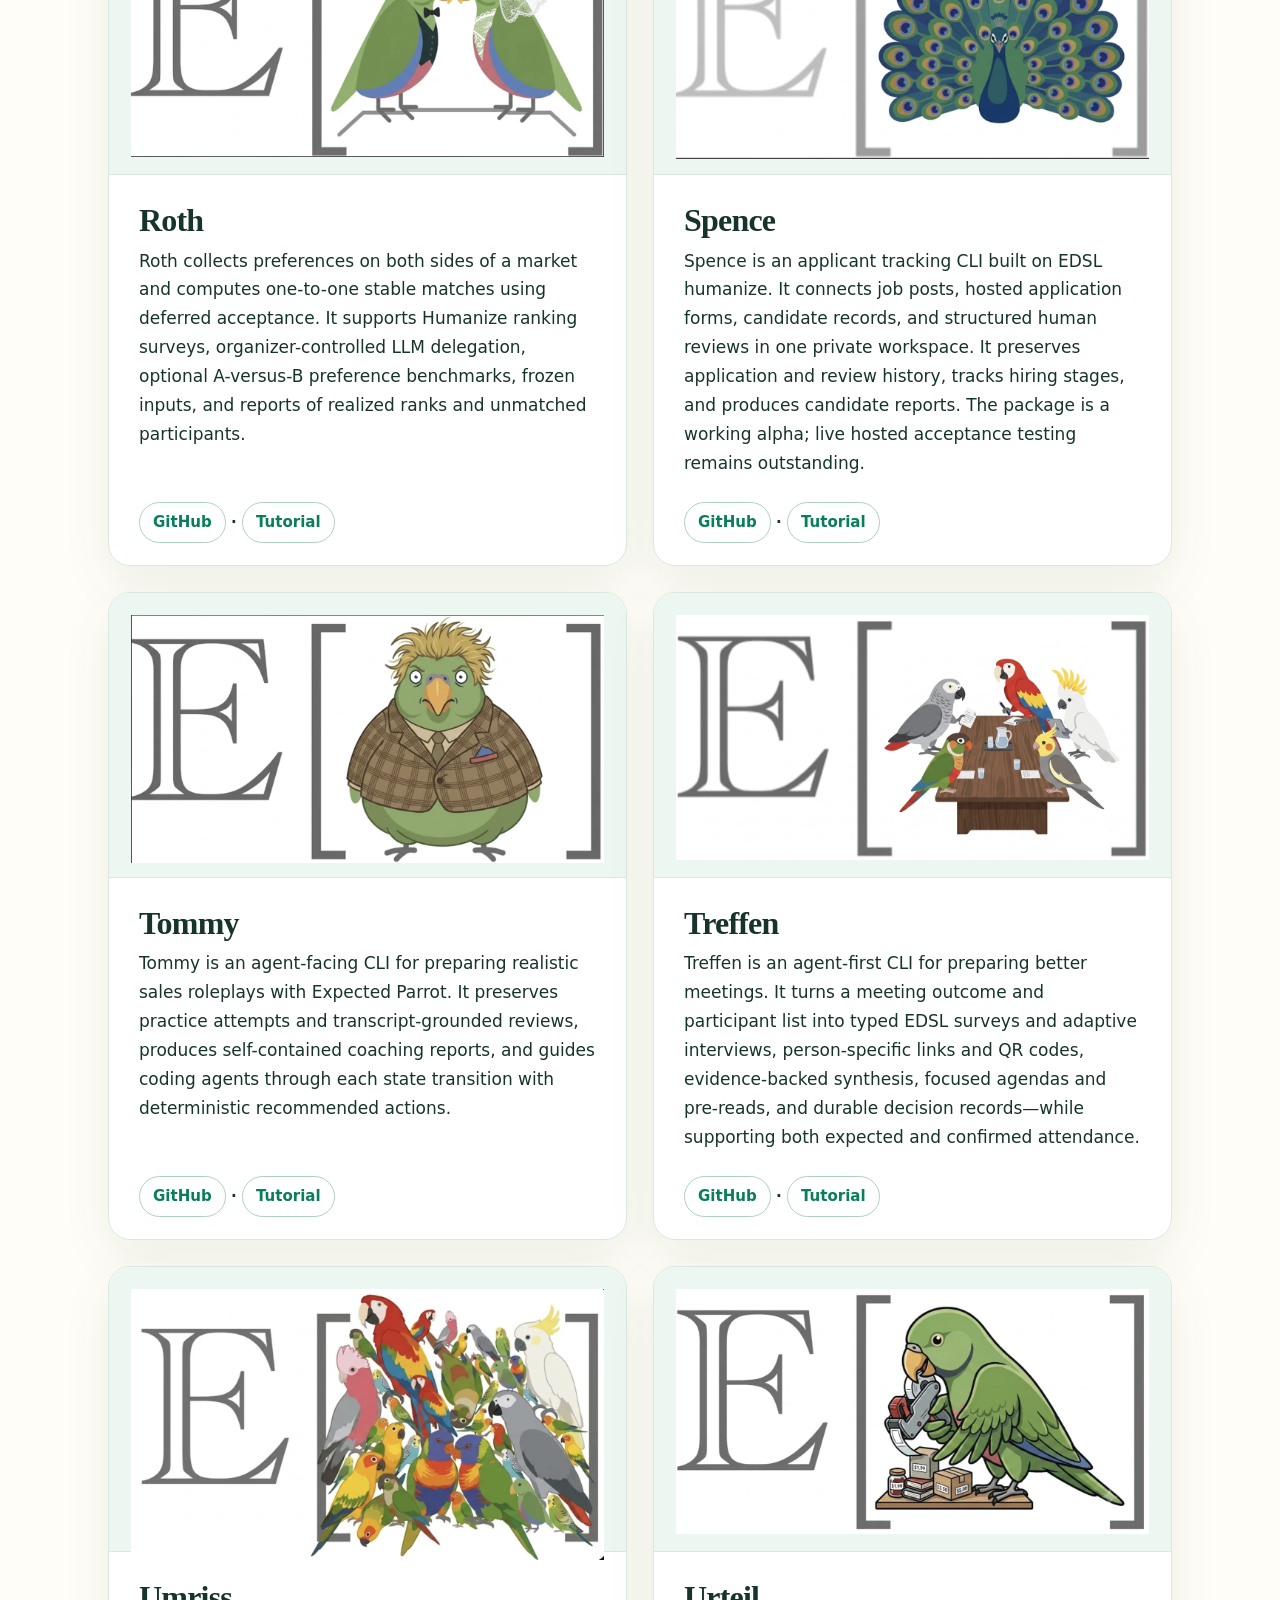
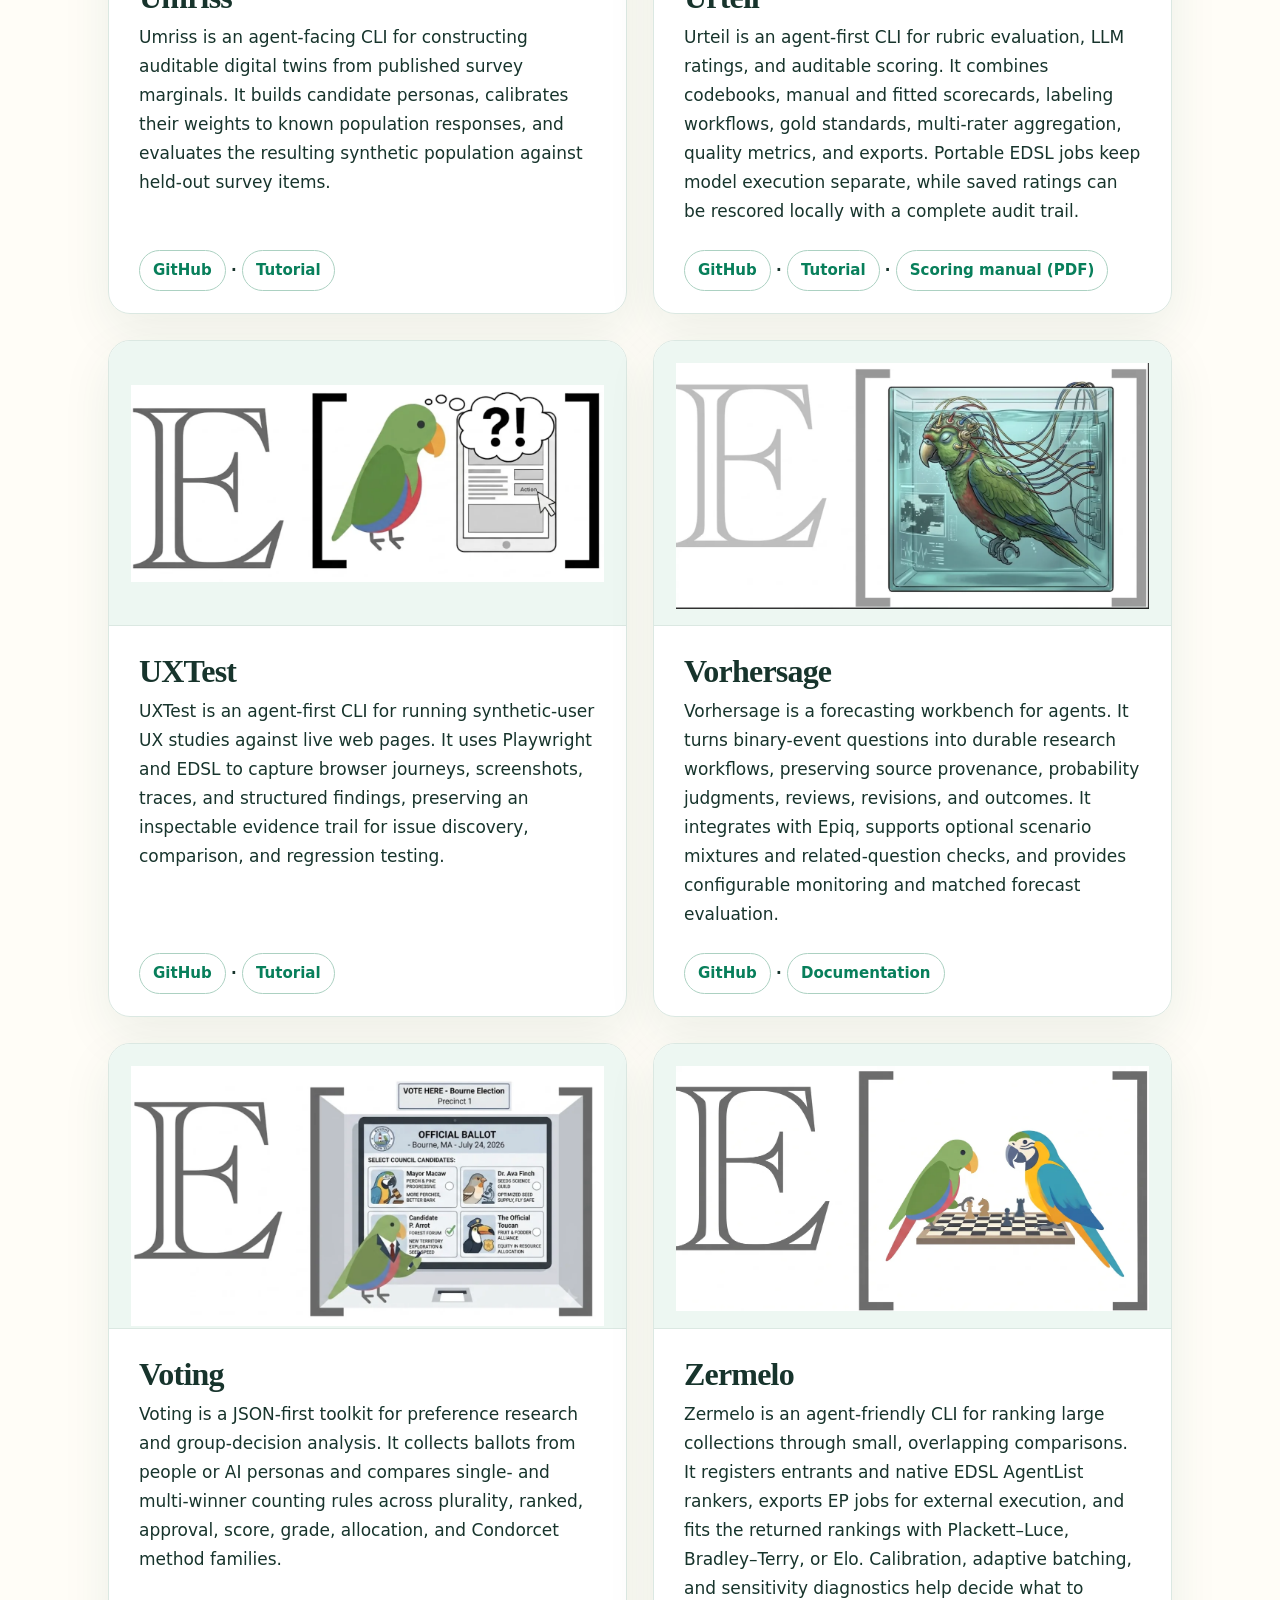
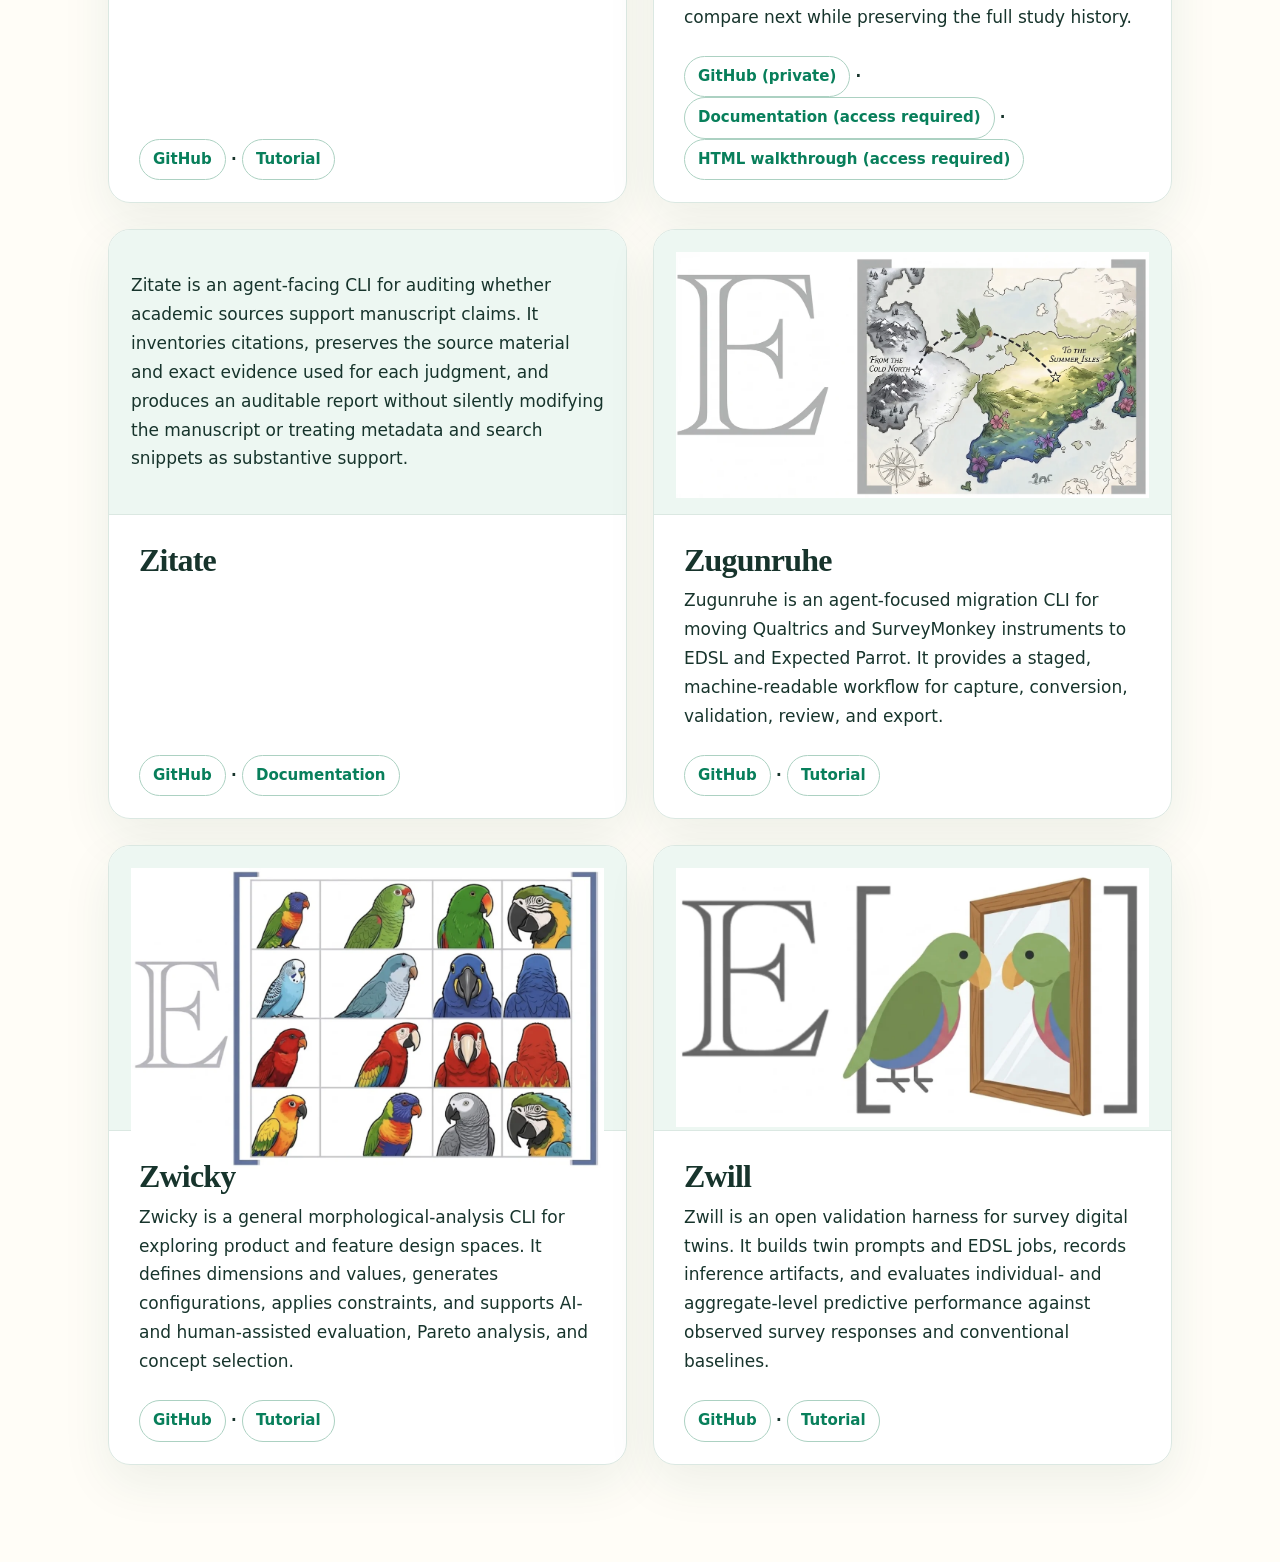
==== commit 9f636b4b: "Use updated Expected Parrot logo in directory" ====
--- a/docs/index.html
+++ b/docs/index.html
@@ -41,7 +41,7 @@
 <section id="edsl" class="level3 package-card foundation-card">
 <h3>EDSL</h3>
 <p align="center">
-  <a href="https://github.com/expectedparrot/edsl"><img src="assets/expected-parrot-logo.webp" width="640" alt="Expected Parrot logo: a green parrot inside expectation brackets"></a>
+  <a href="https://github.com/expectedparrot/edsl"><img src="assets/expected-parrot-logo.png" width="640" alt="Expected Parrot logo: a green parrot inside expectation brackets"></a>
 </p>
 <p>EDSL (Expected Parrot Domain-Specific Language) is a Python library for designing and running AI-powered surveys and experiments. Its composable questions, surveys, scenarios, agents, and language models support structured research across many respondents and models, with results that can be analyzed, visualized, and shared. It provides the survey and model-execution foundation used by many of the application packages below.</p>
 <p><a href="https://github.com/expectedparrot/edsl">GitHub</a> · <a href="https://docs.expectedparrot.com">Documentation</a> · <a href="https://docs.expectedparrot.com/en/latest/starter_tutorial">Starter tutorial</a></p>
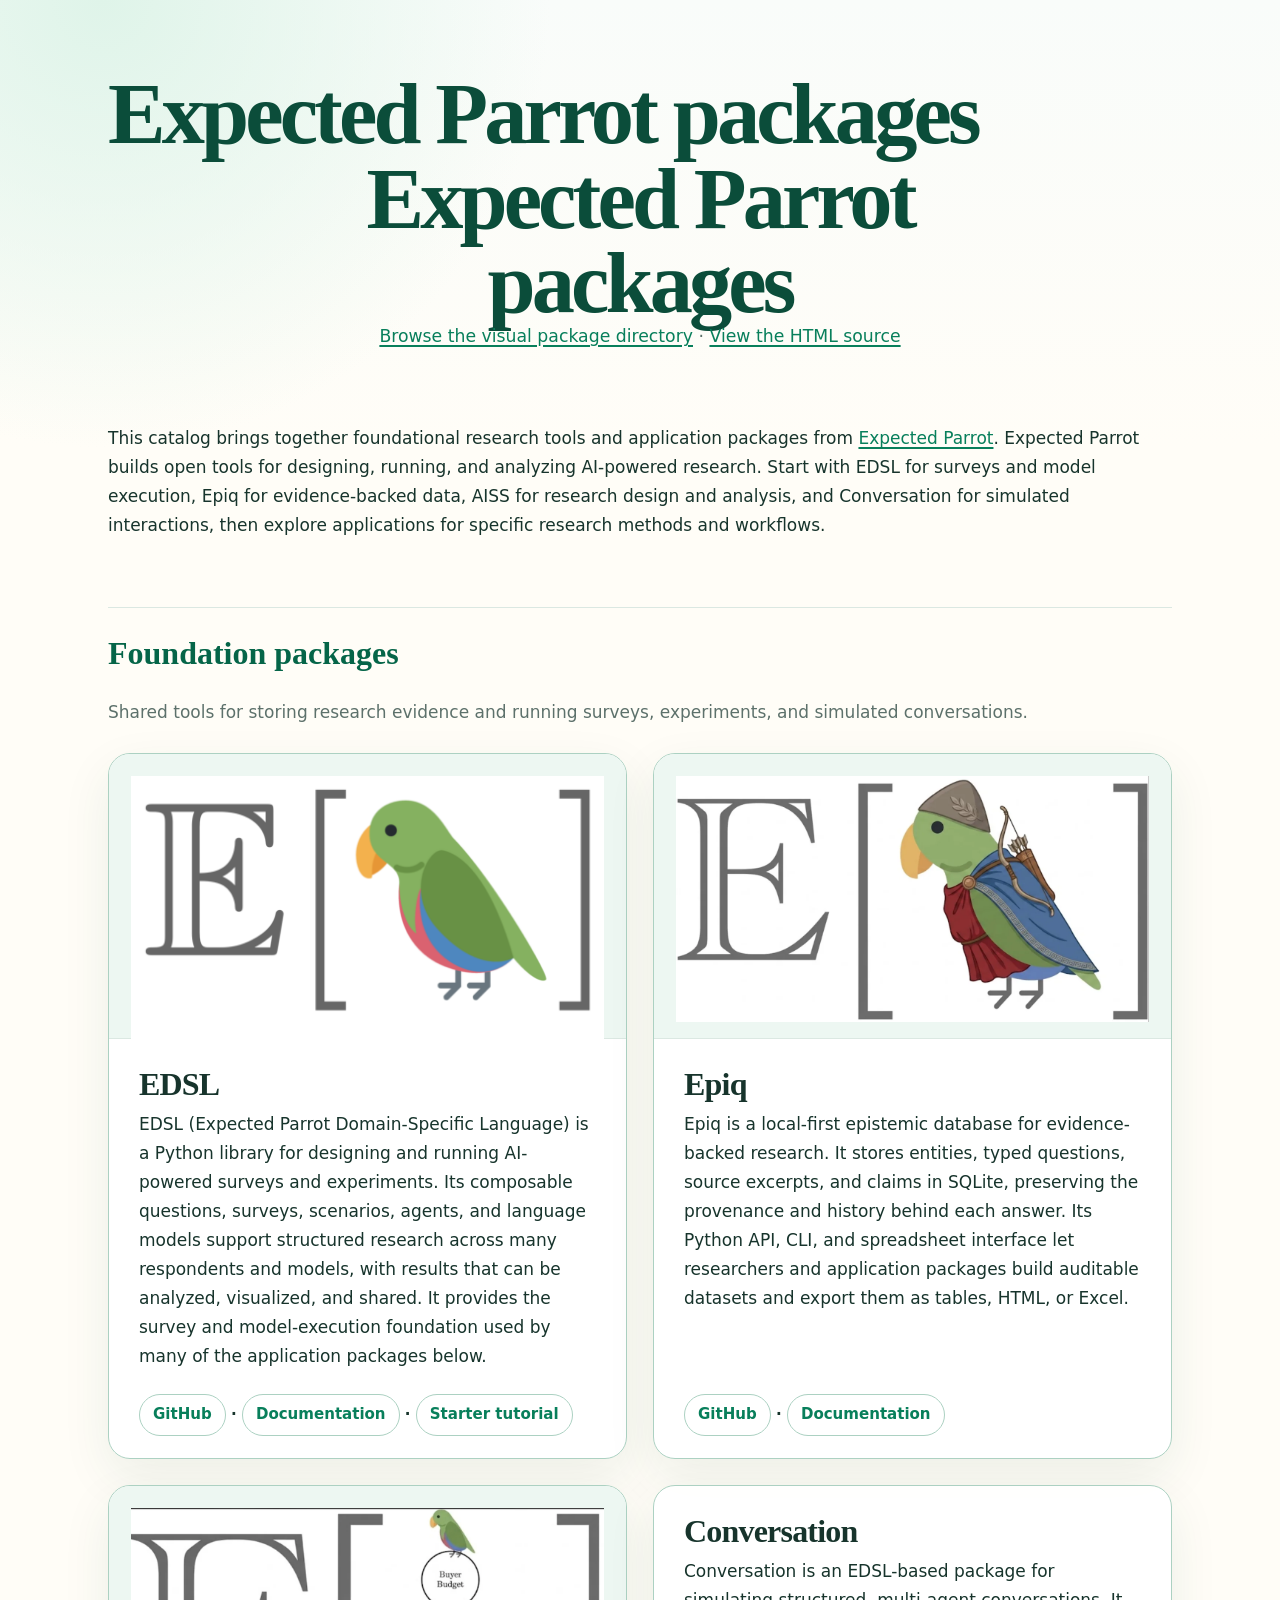
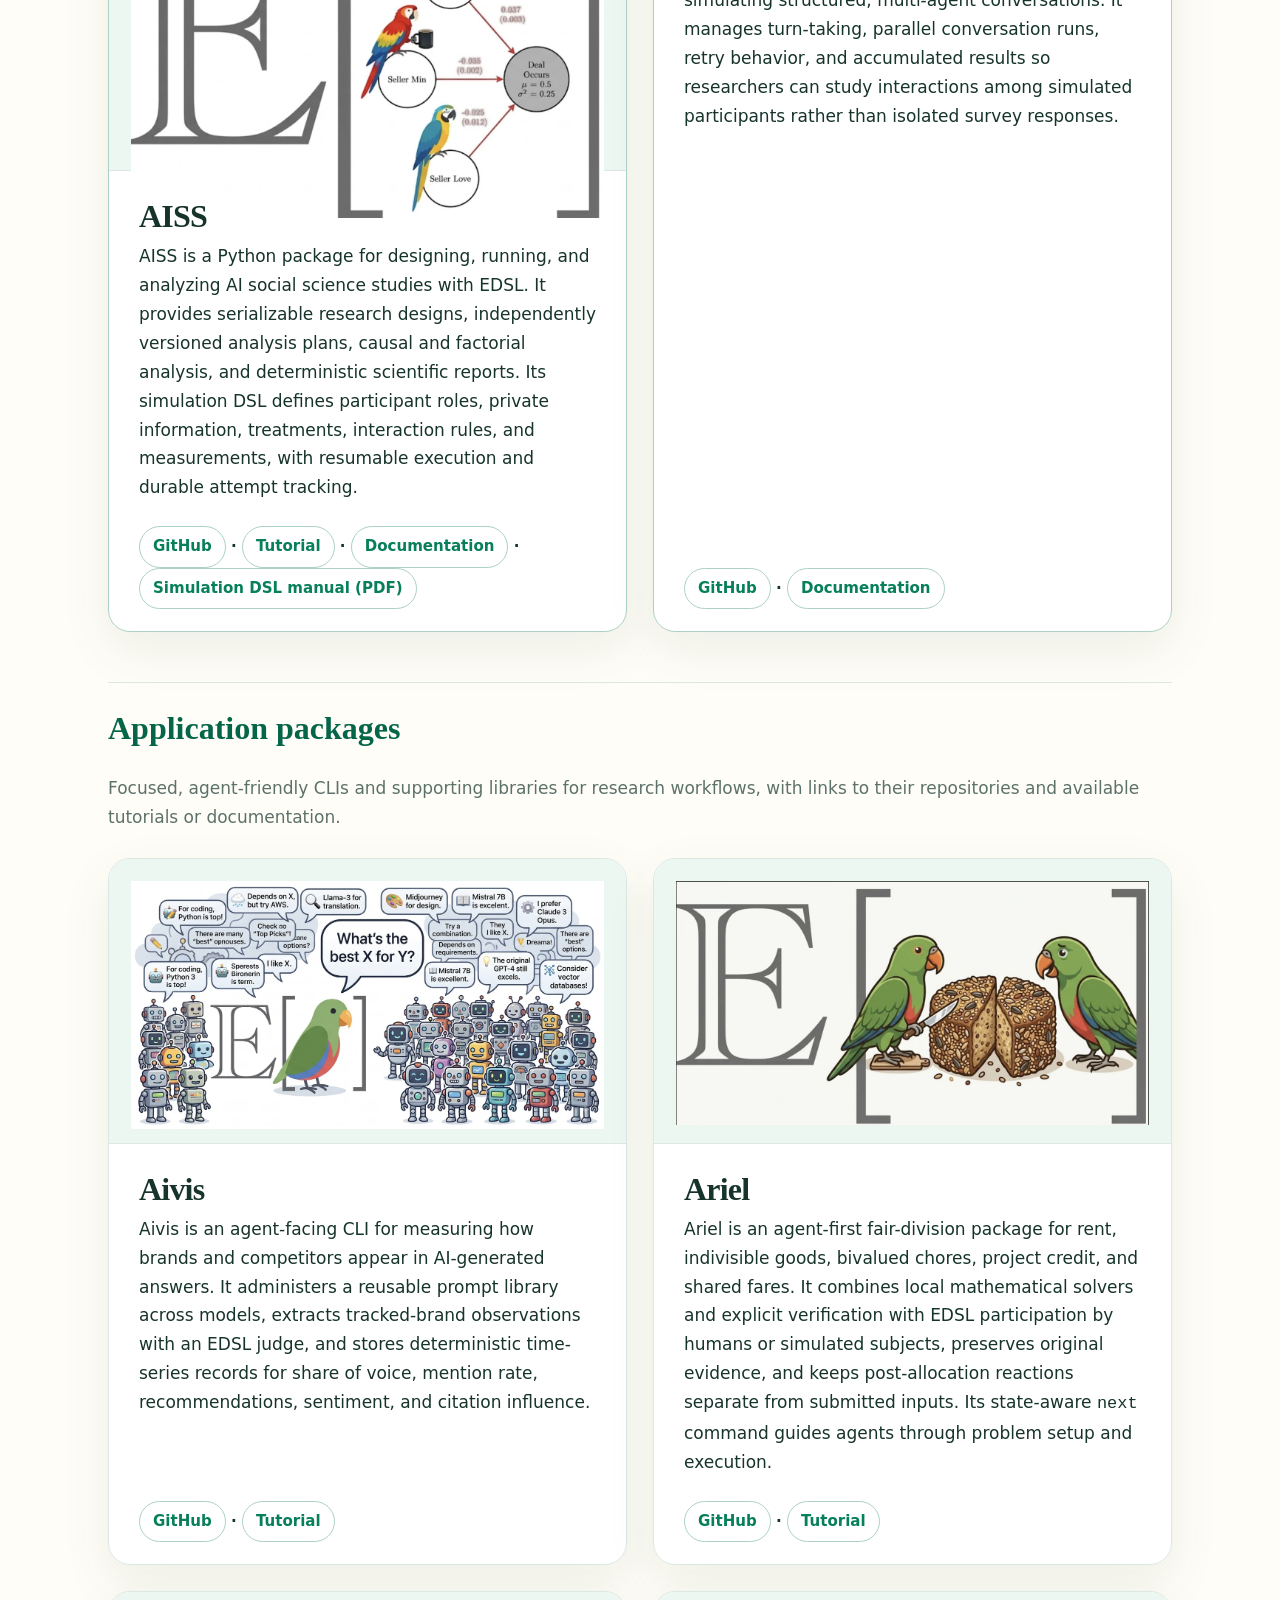
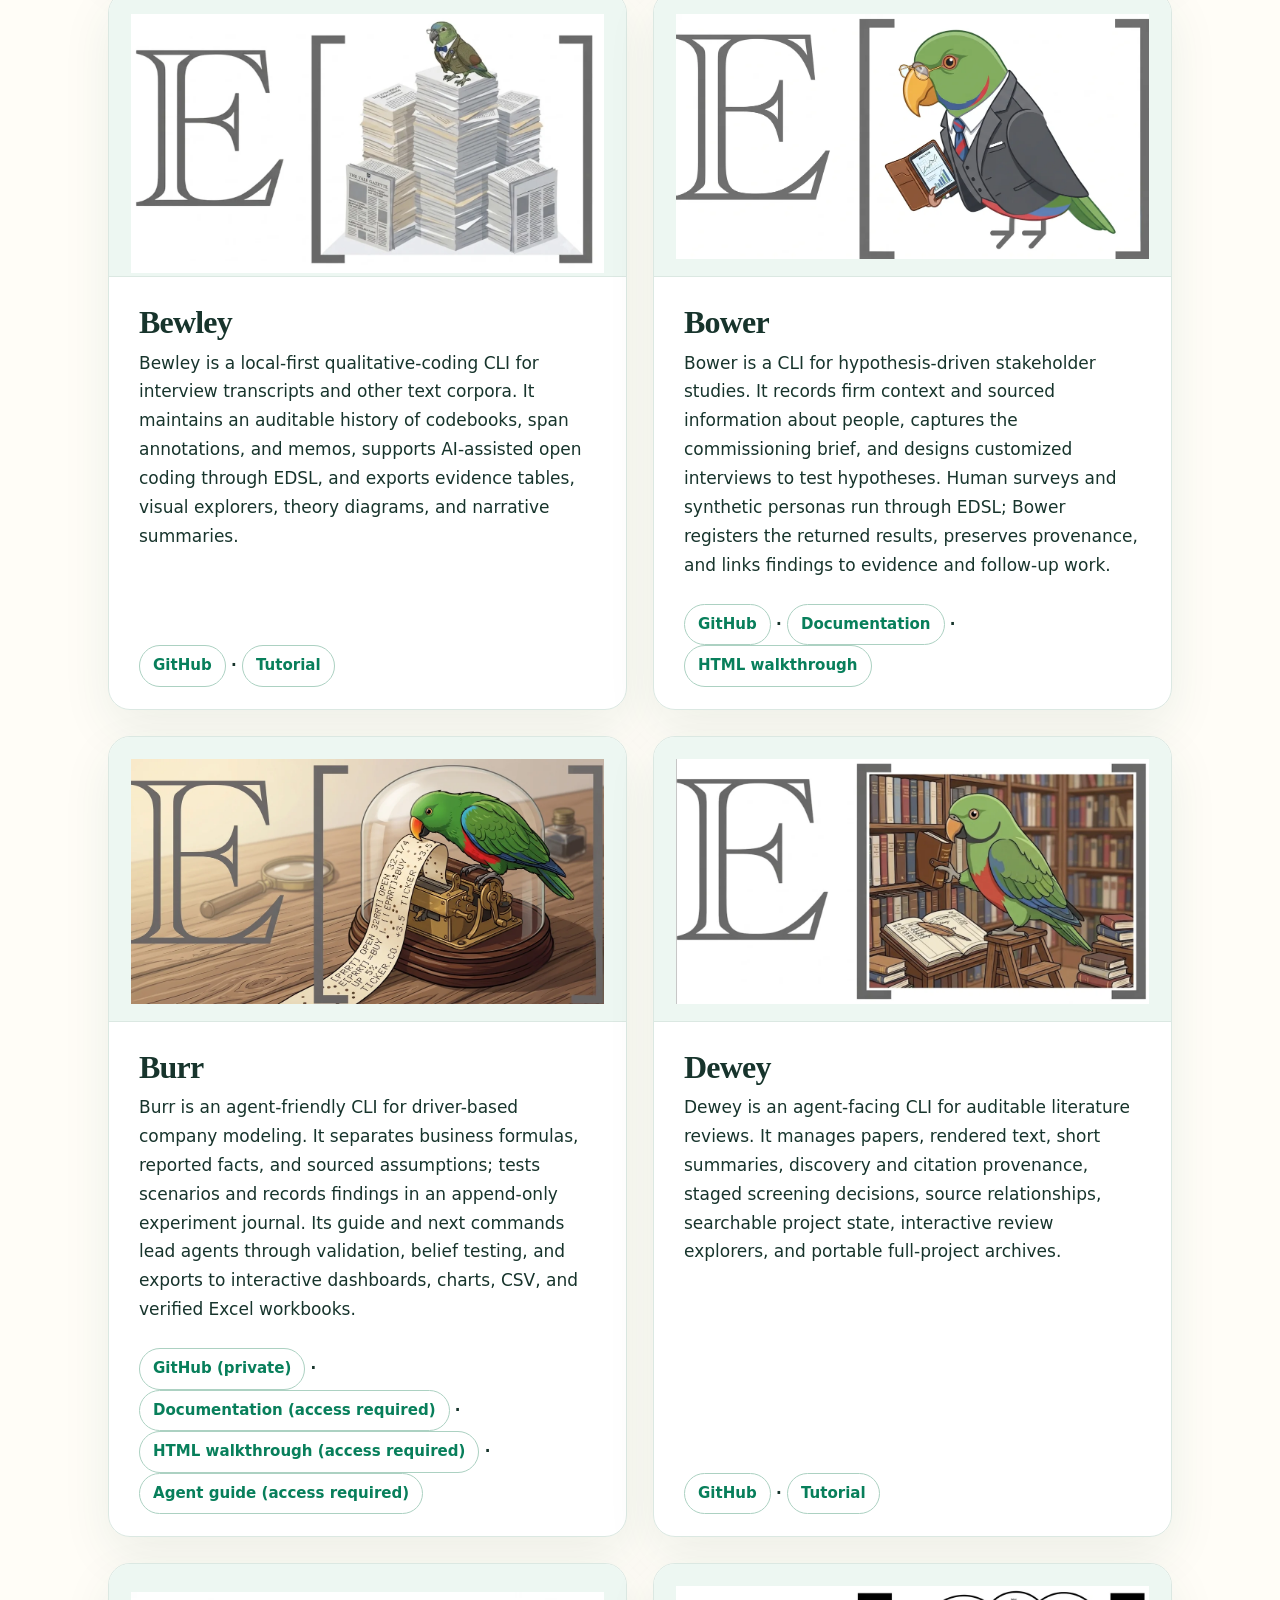
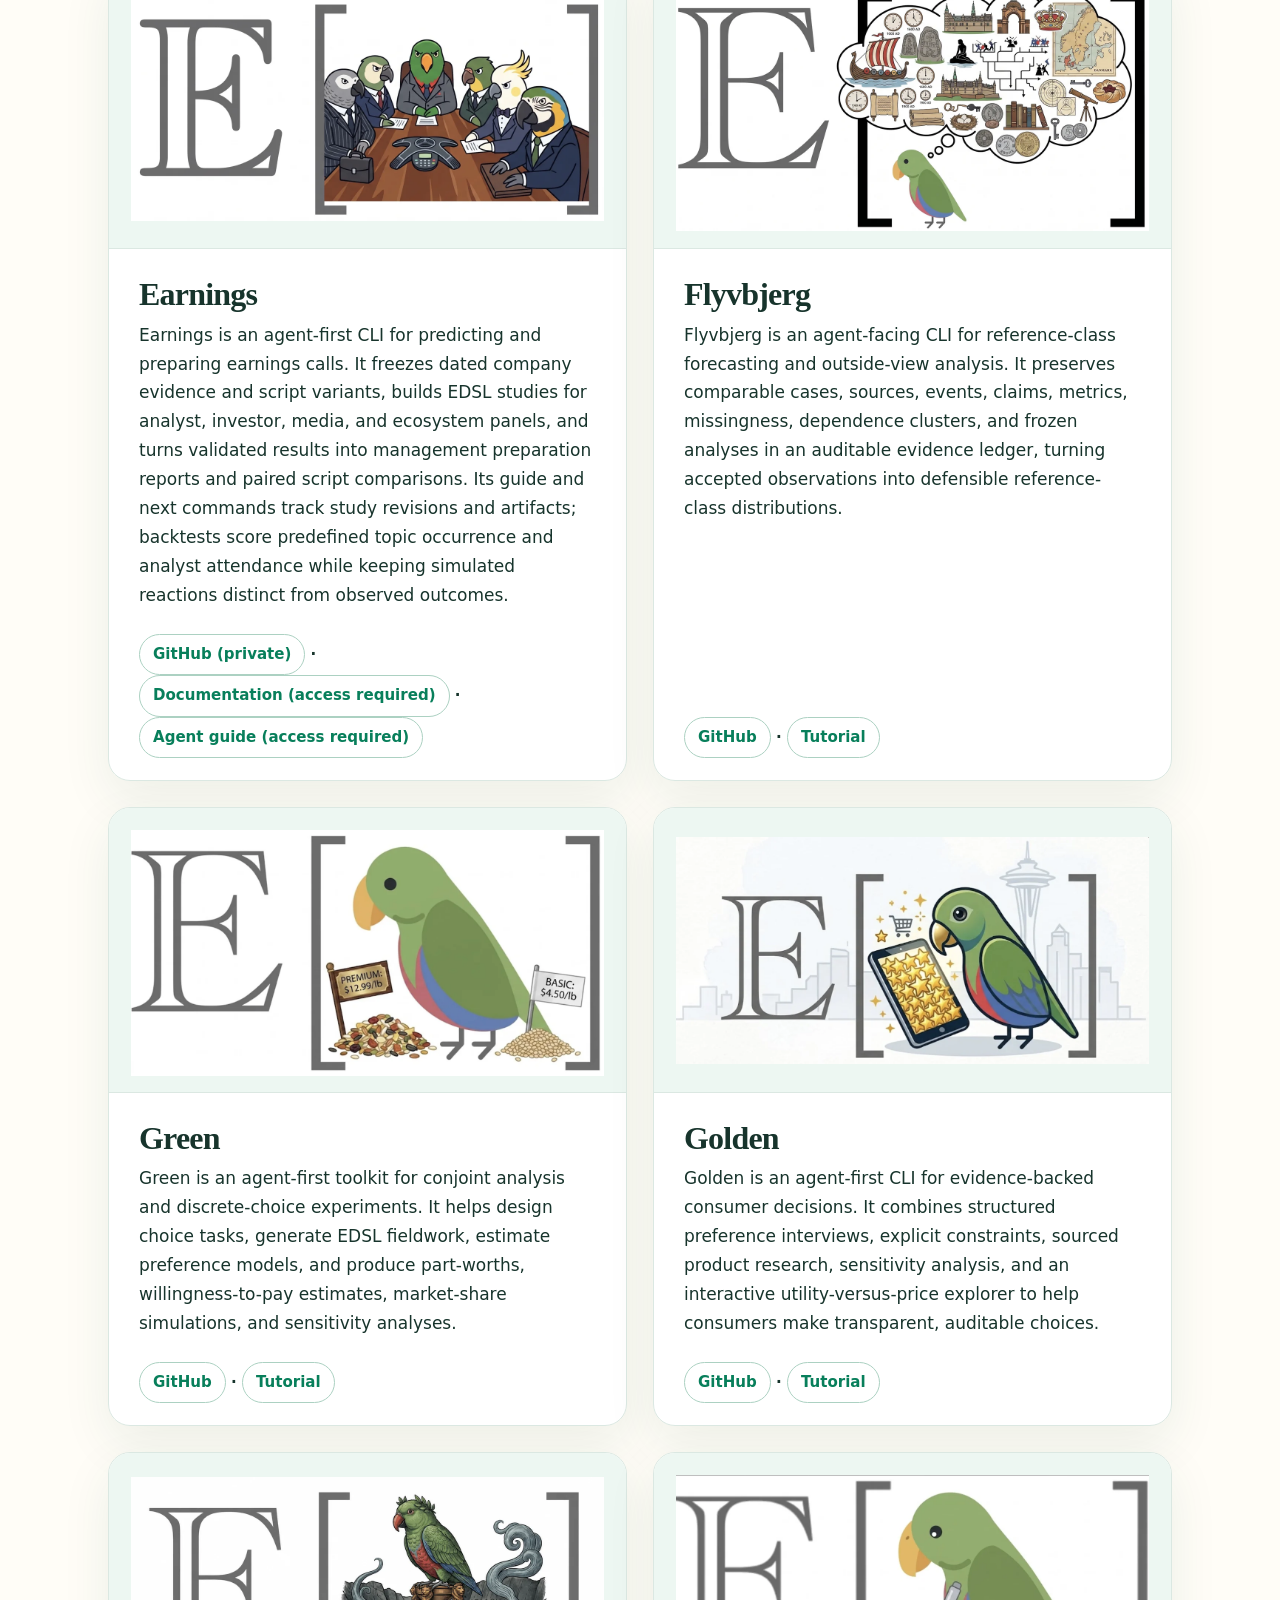
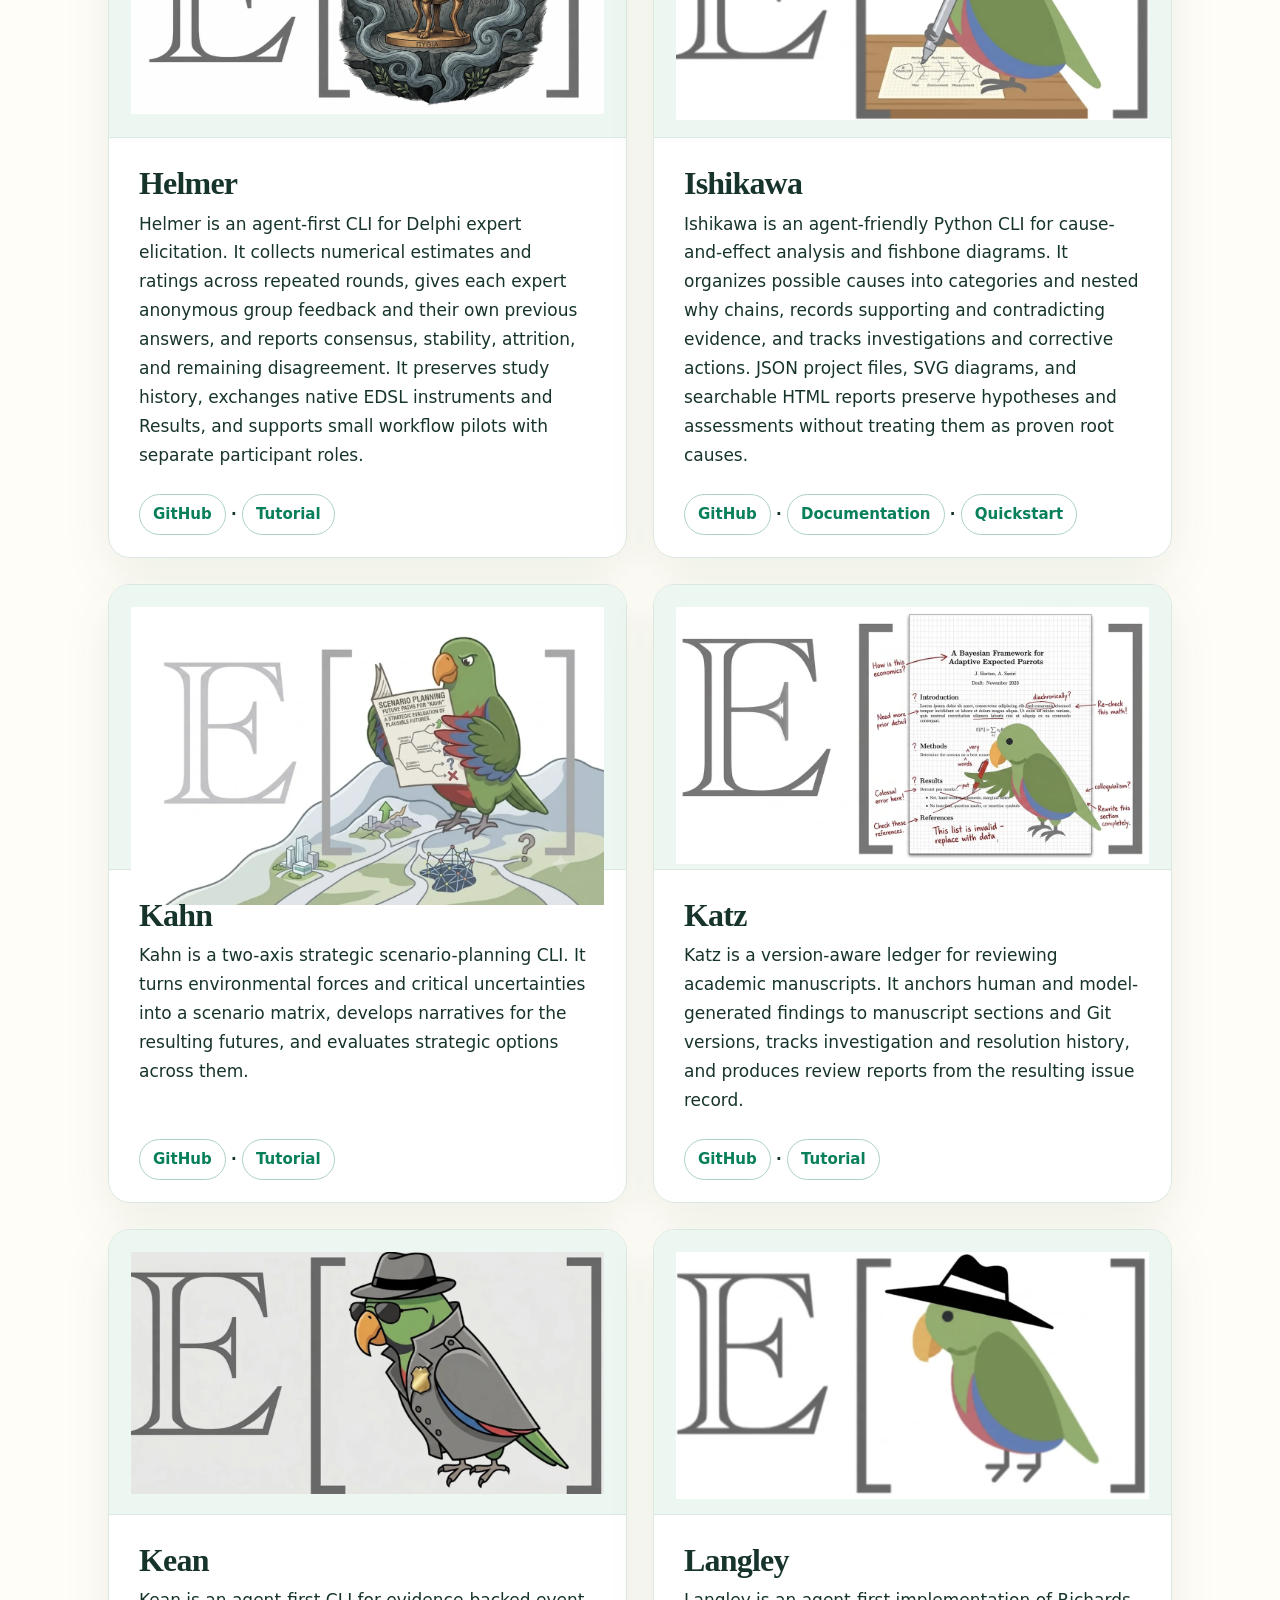
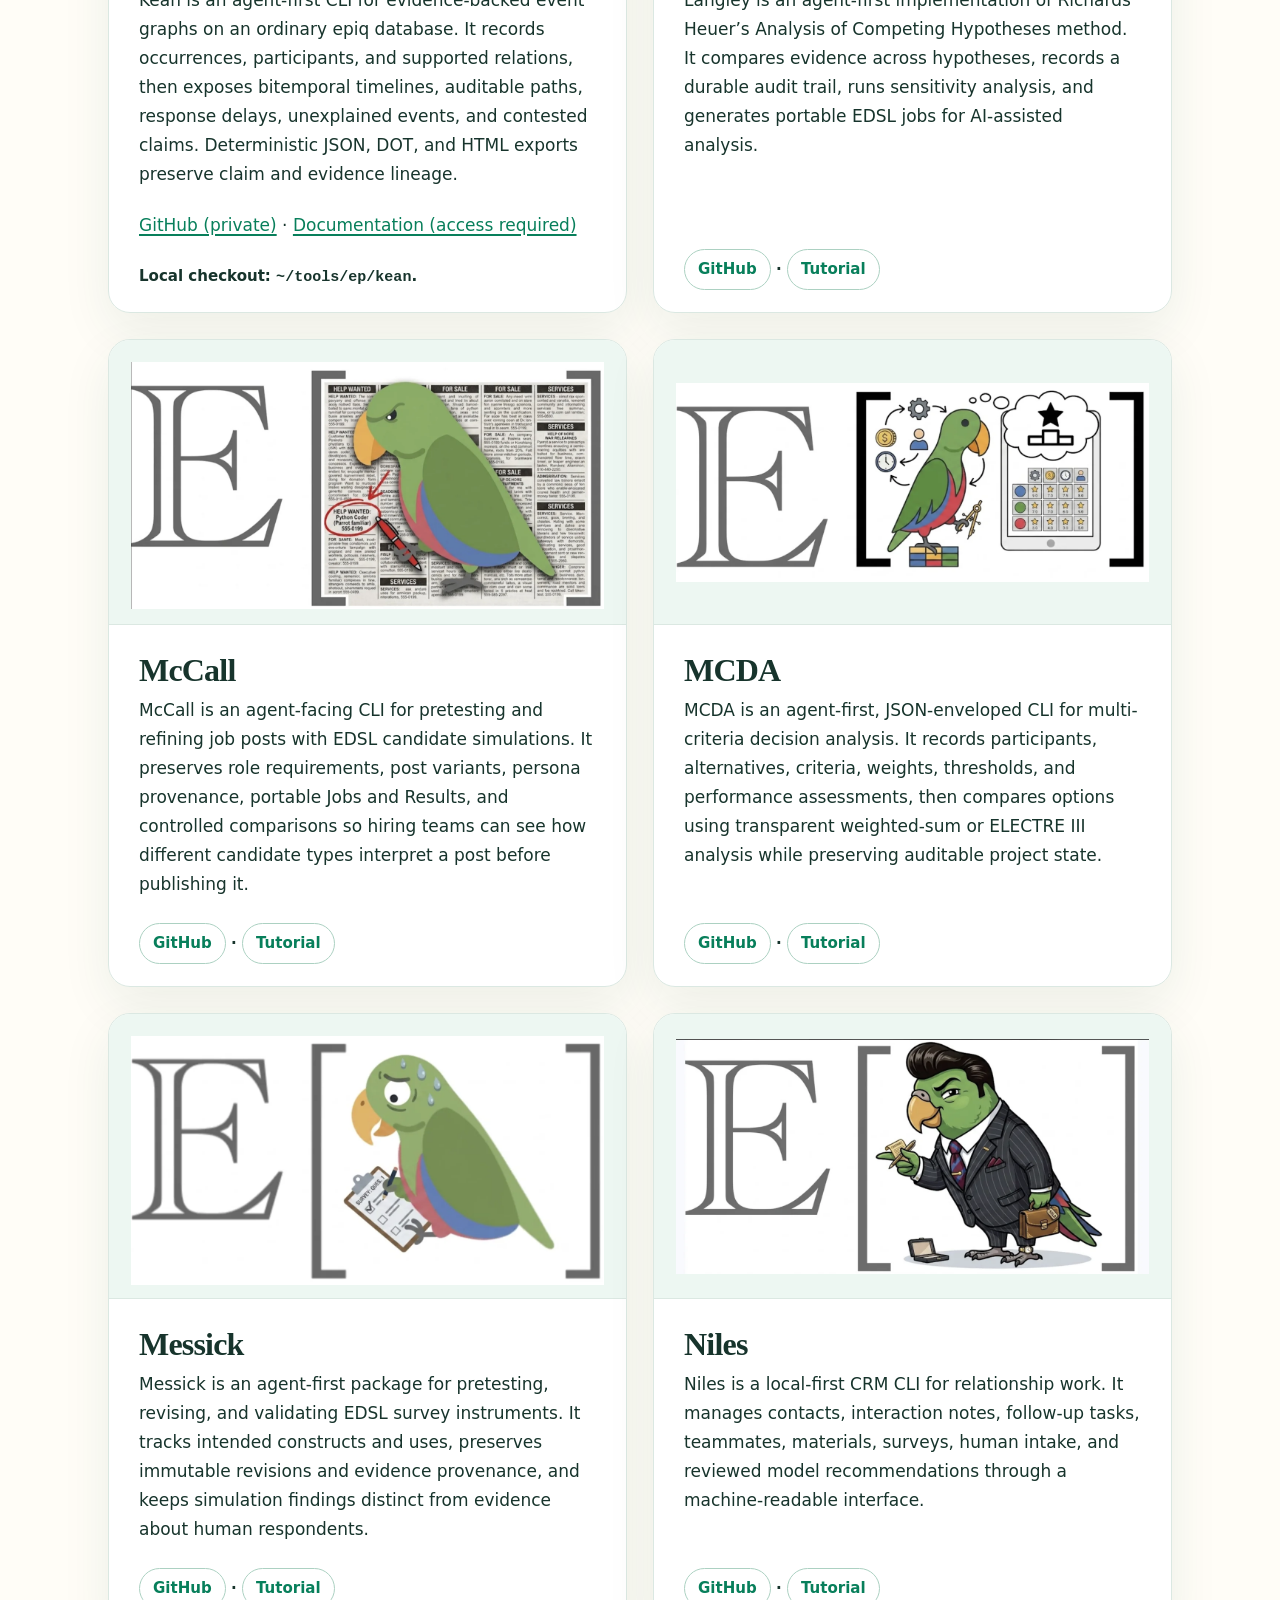
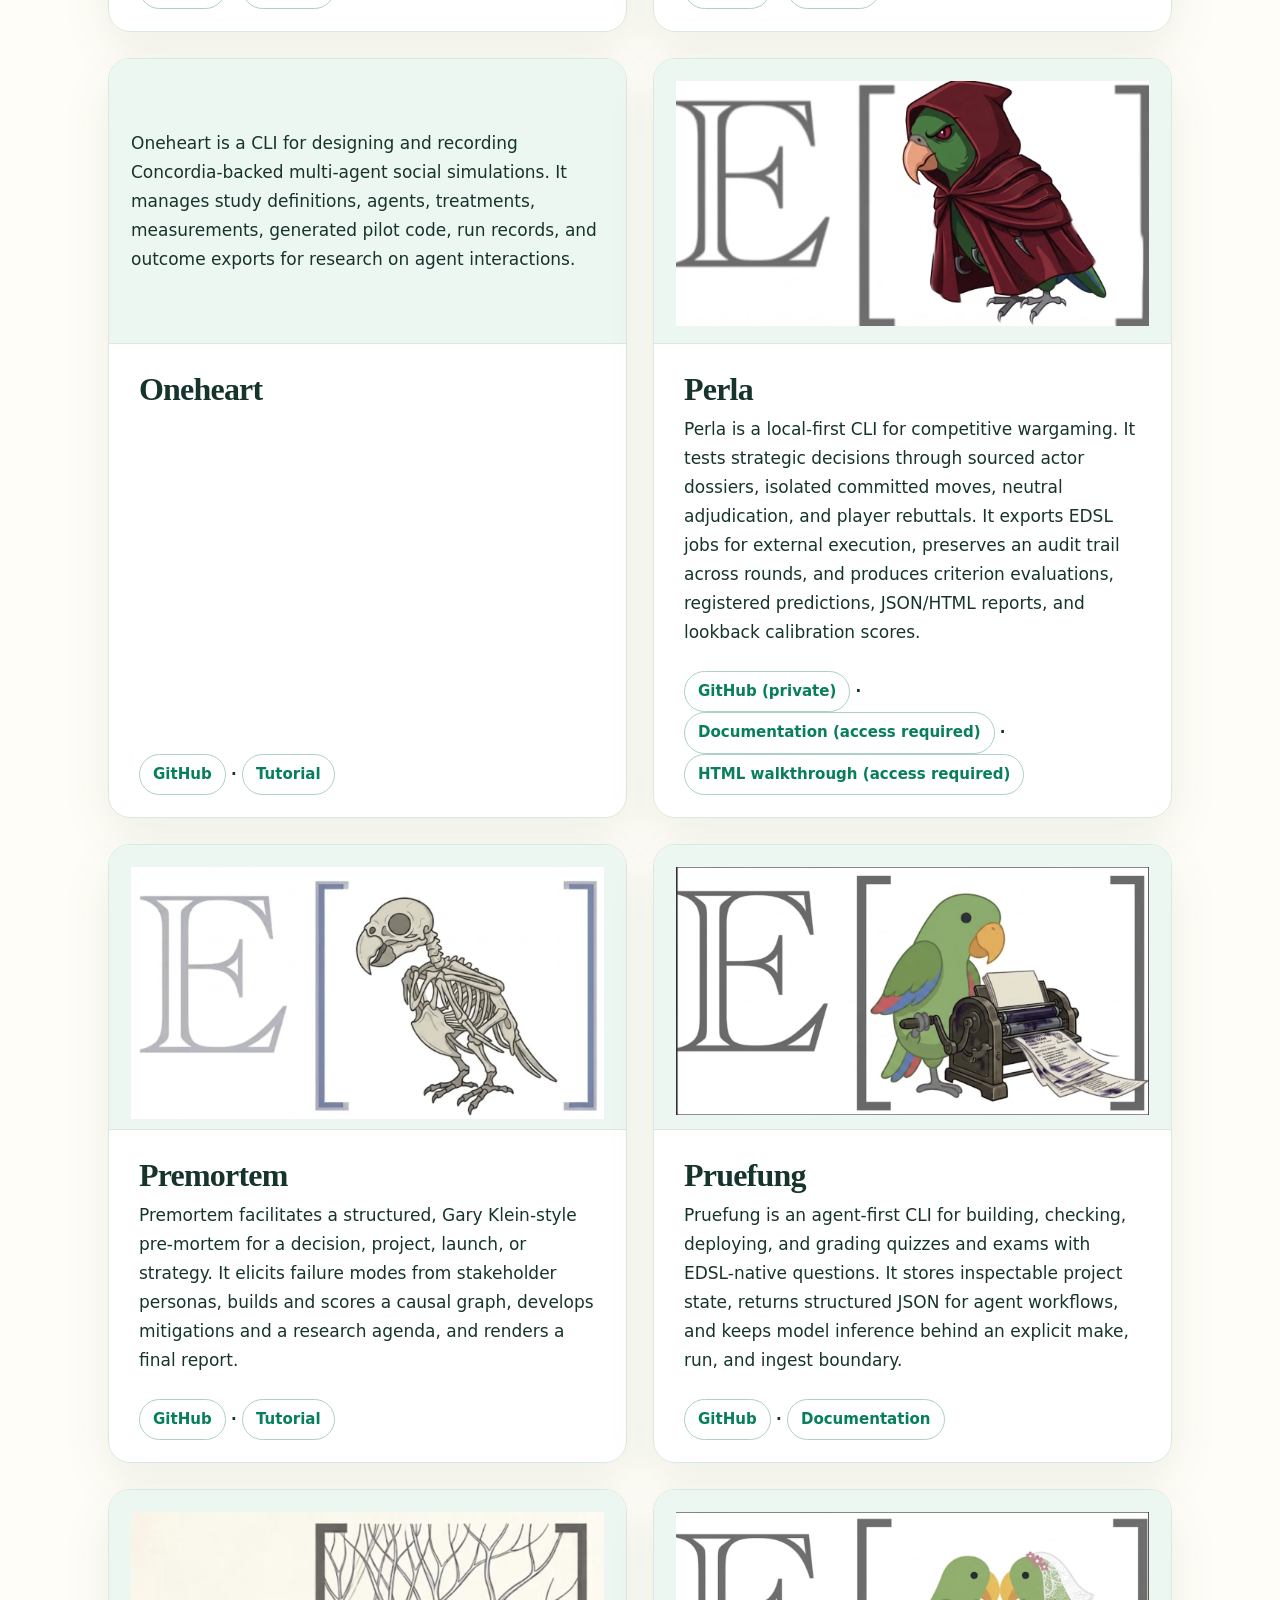
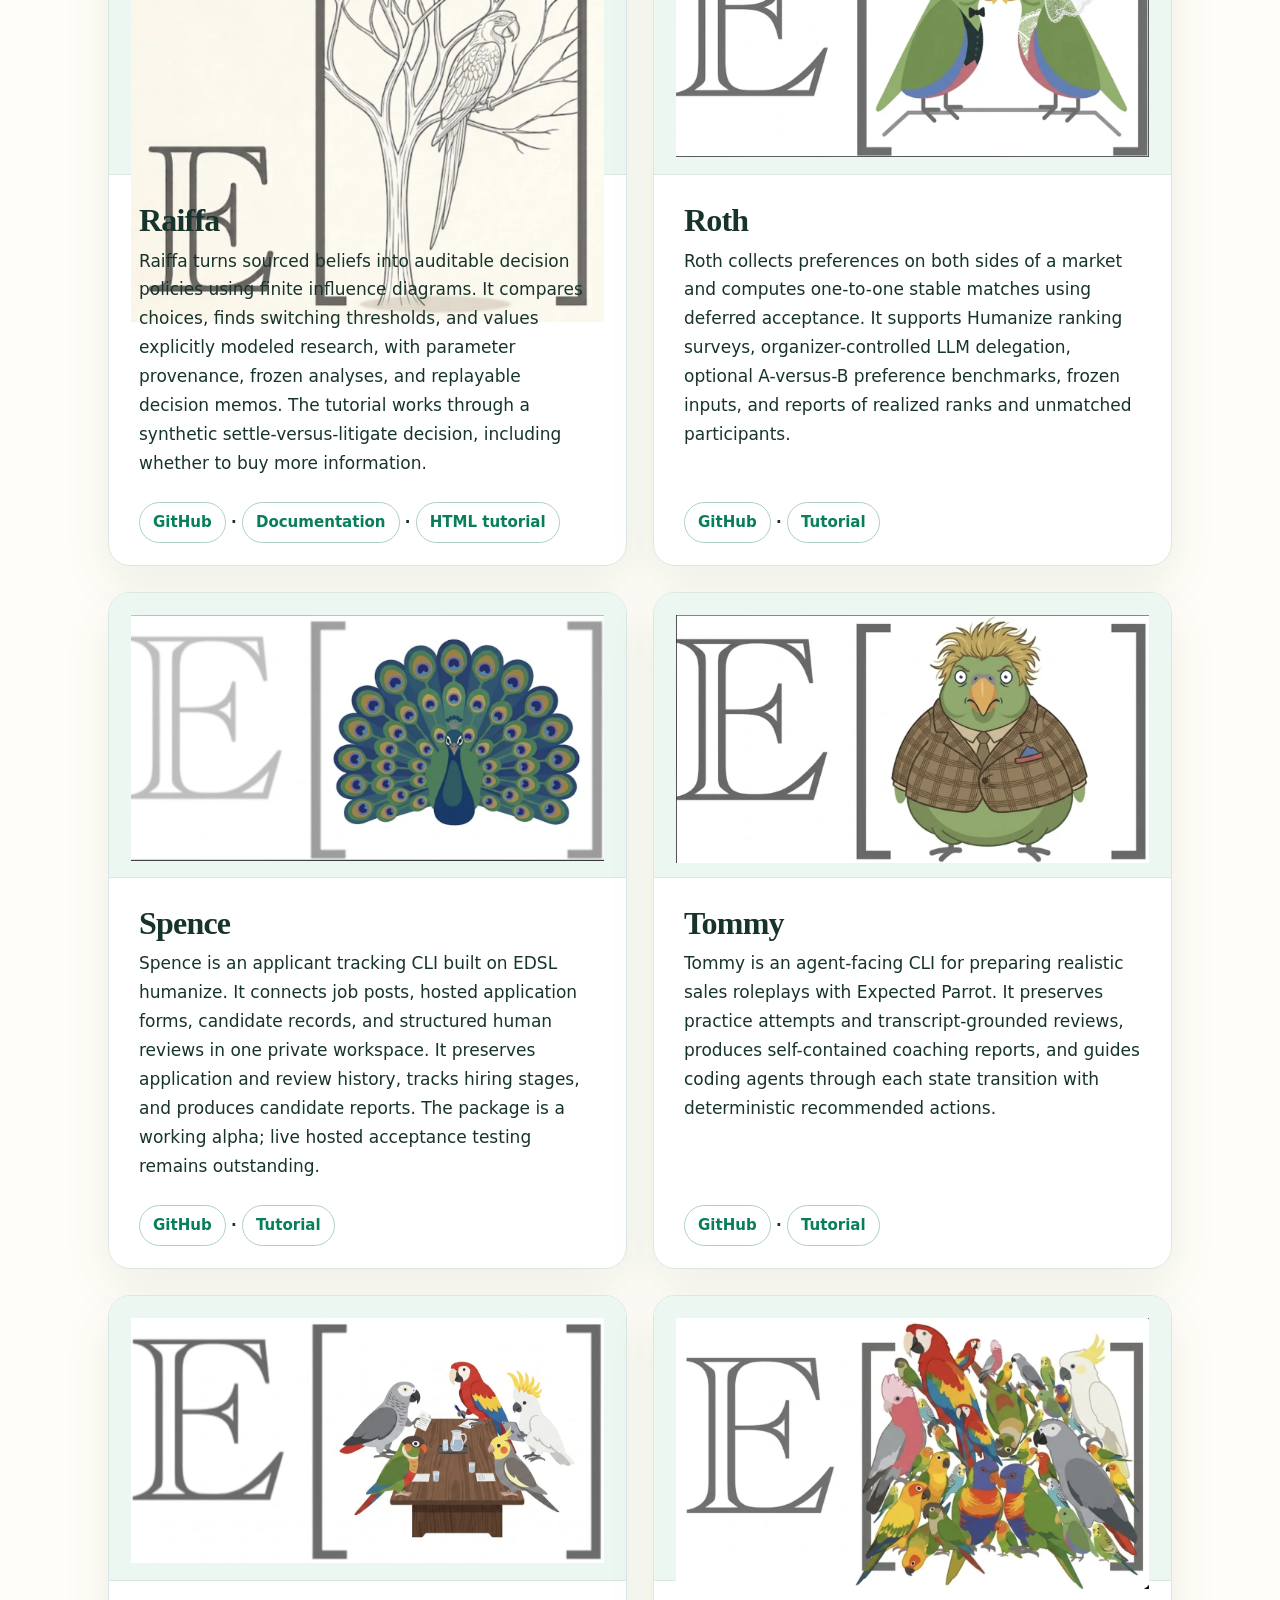
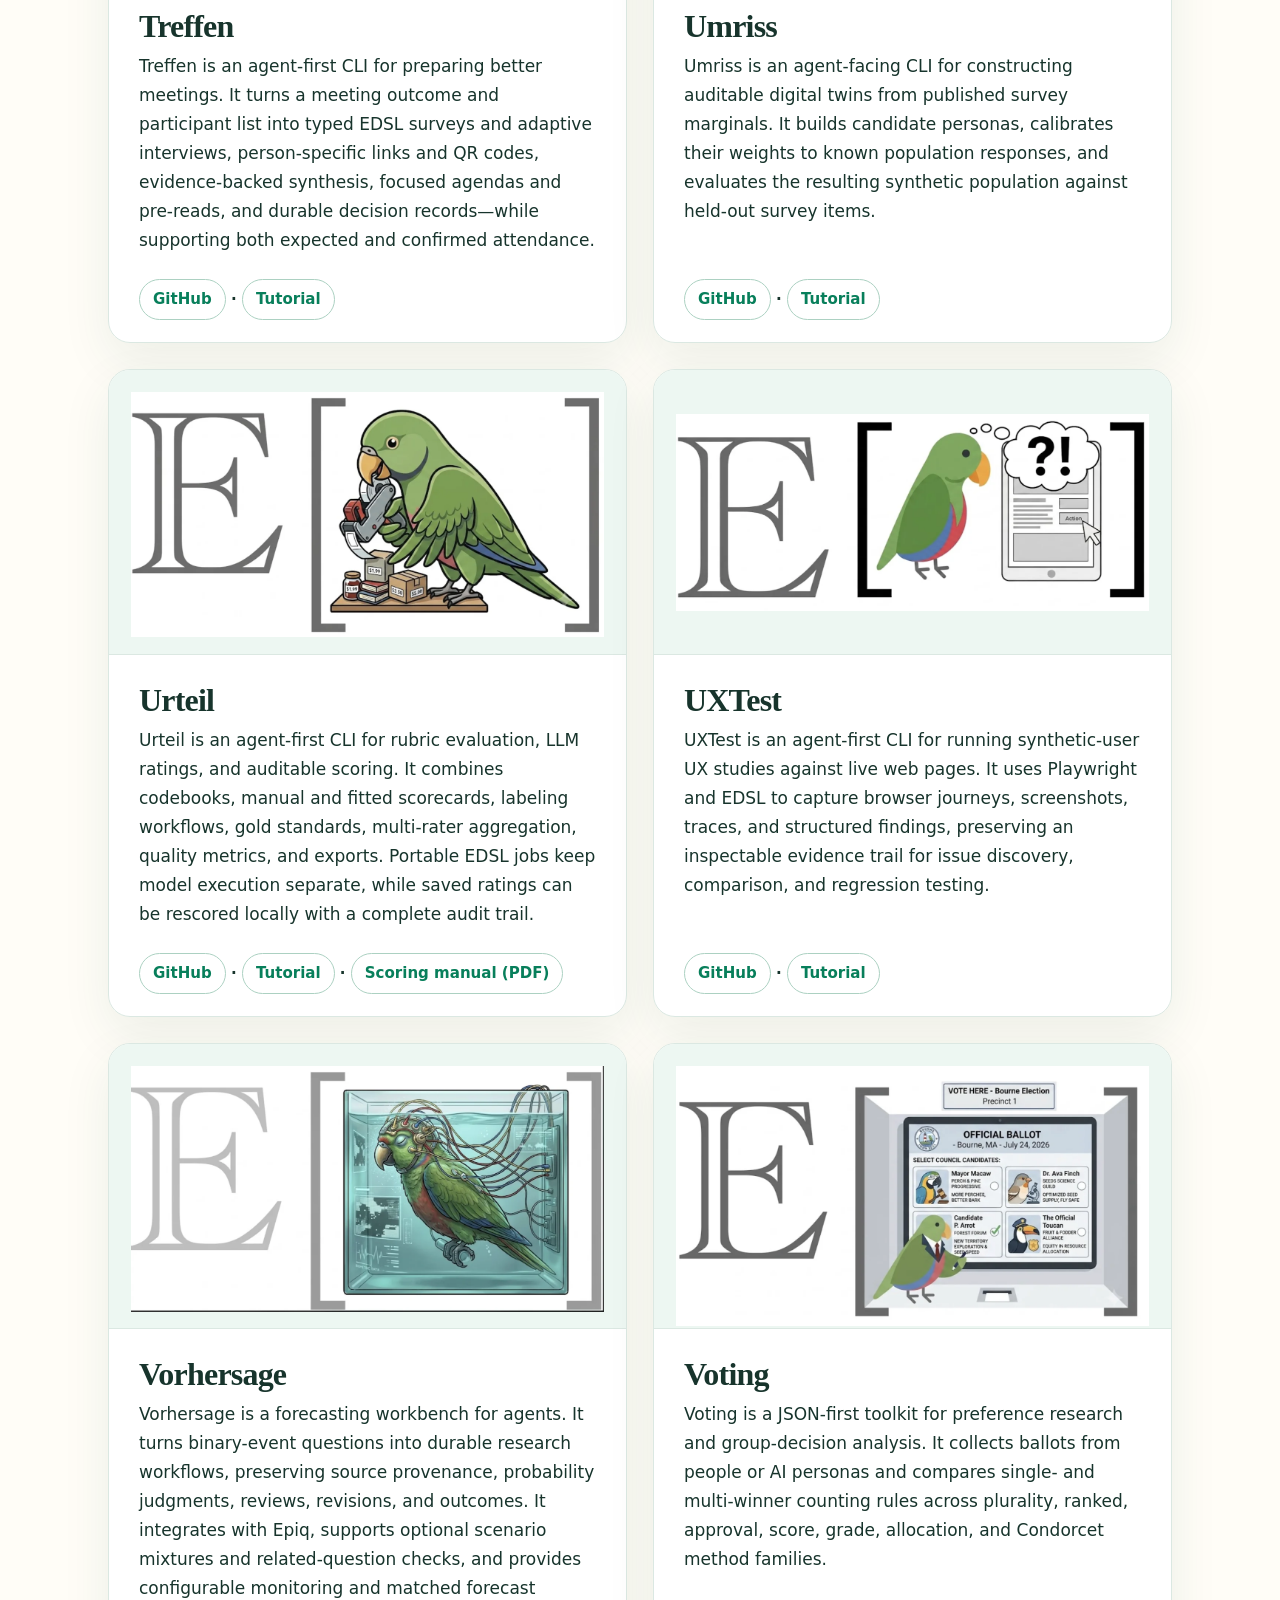
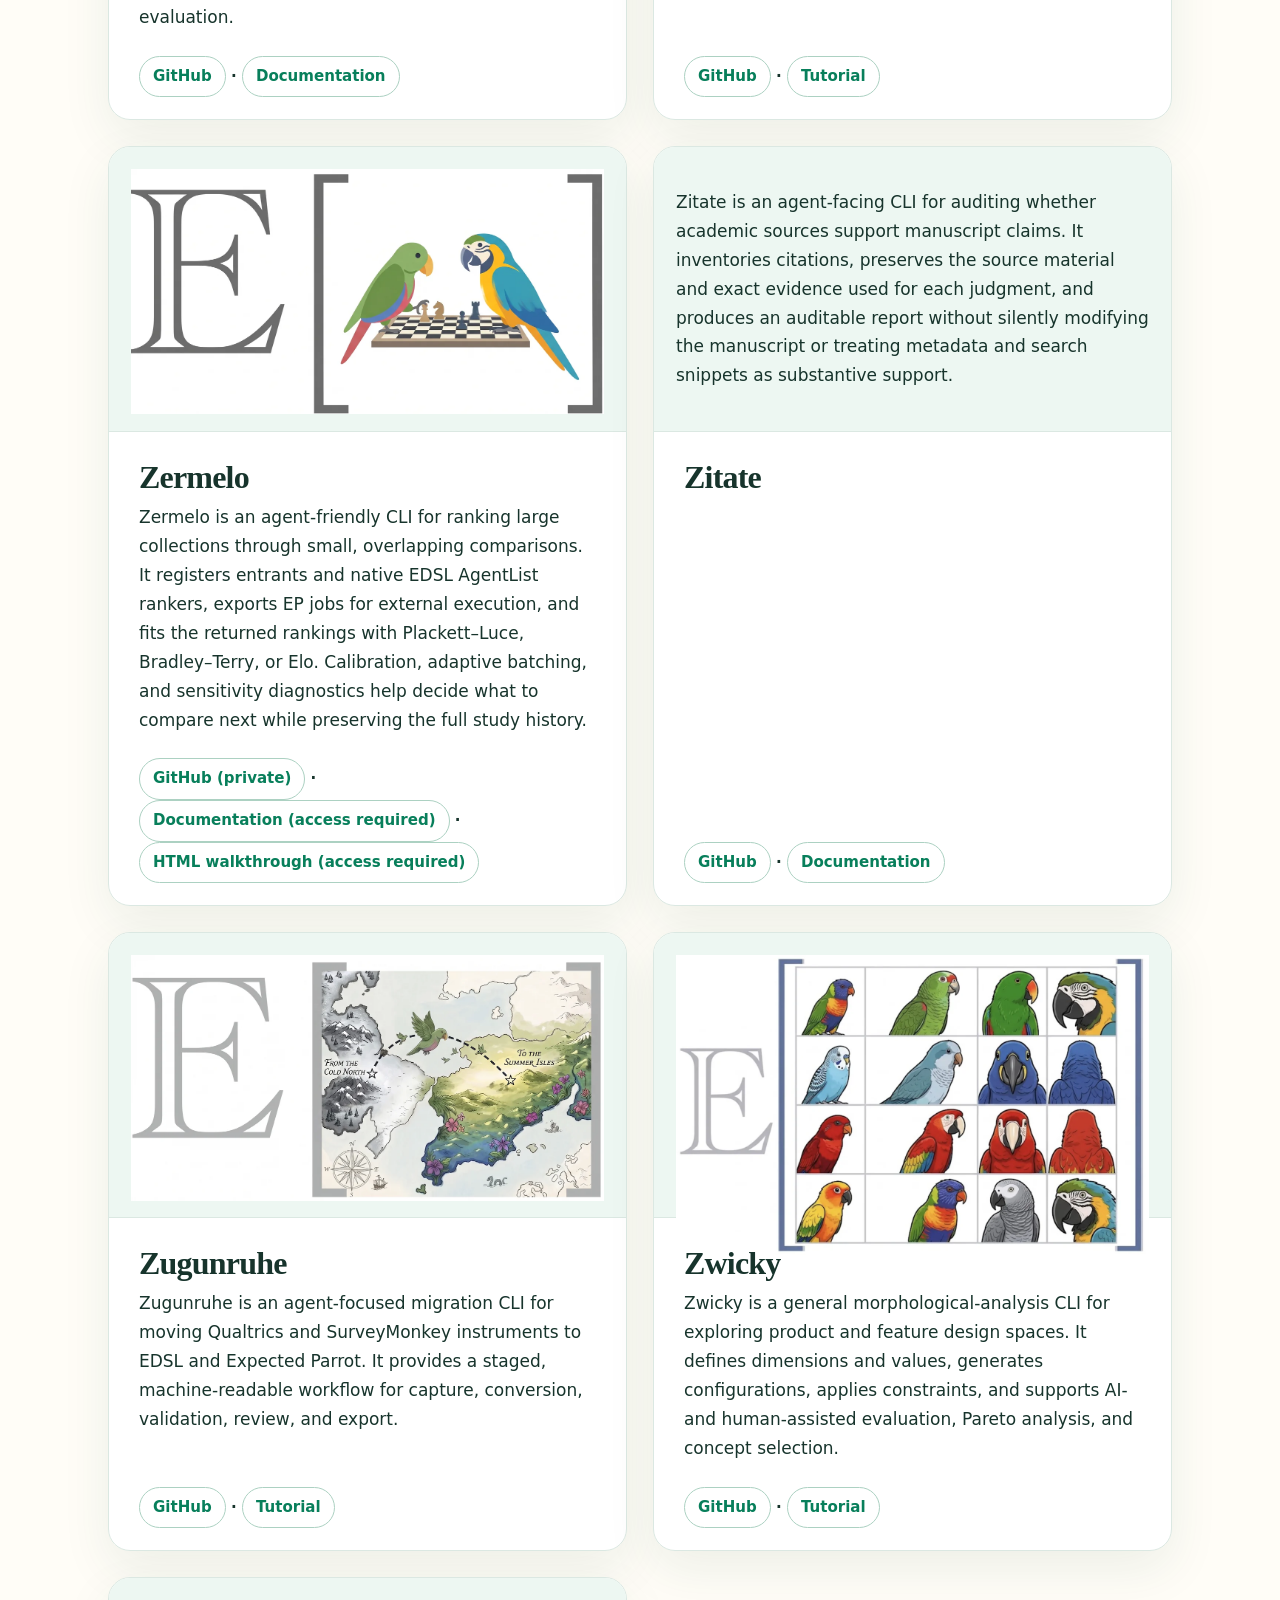
==== commit cc9c6e0b: "Add Raiffa decision analysis package to catalog" ====
--- a/docs/index.html
+++ b/docs/index.html
@@ -335,6 +335,14 @@
 <p><a href="https://github.com/expectedparrot/pruefung">GitHub</a> · <a
 href="https://github.com/expectedparrot/pruefung/blob/main/pruefung-spec.md">Documentation</a></p>
 </section>
+<section id="raiffa" class="level3 package-card">
+<h3>Raiffa</h3>
+<p align="center">
+<a href="https://github.com/expectedparrot/raiffa"><img src="assets/raiffa-artwork.webp" width="640" alt="Raiffa artwork: a parrot perched in a branching tree, framed by expectation brackets"></a>
+</p>
+<p>Raiffa turns sourced beliefs into auditable decision policies using finite influence diagrams. It compares choices, finds switching thresholds, and values explicitly modeled research, with parameter provenance, frozen analyses, and replayable decision memos. The tutorial works through a synthetic settle-versus-litigate decision, including whether to buy more information.</p>
+<p><a href="https://github.com/expectedparrot/raiffa">GitHub</a> · <a href="https://github.com/expectedparrot/raiffa#readme">Documentation</a> · <a href="https://github.com/expectedparrot/raiffa/blob/main/docs/index.html">HTML tutorial</a></p>
+</section>
 <section id="roth" class="level3 package-card">
 <h3>Roth</h3>
 <p align="center">
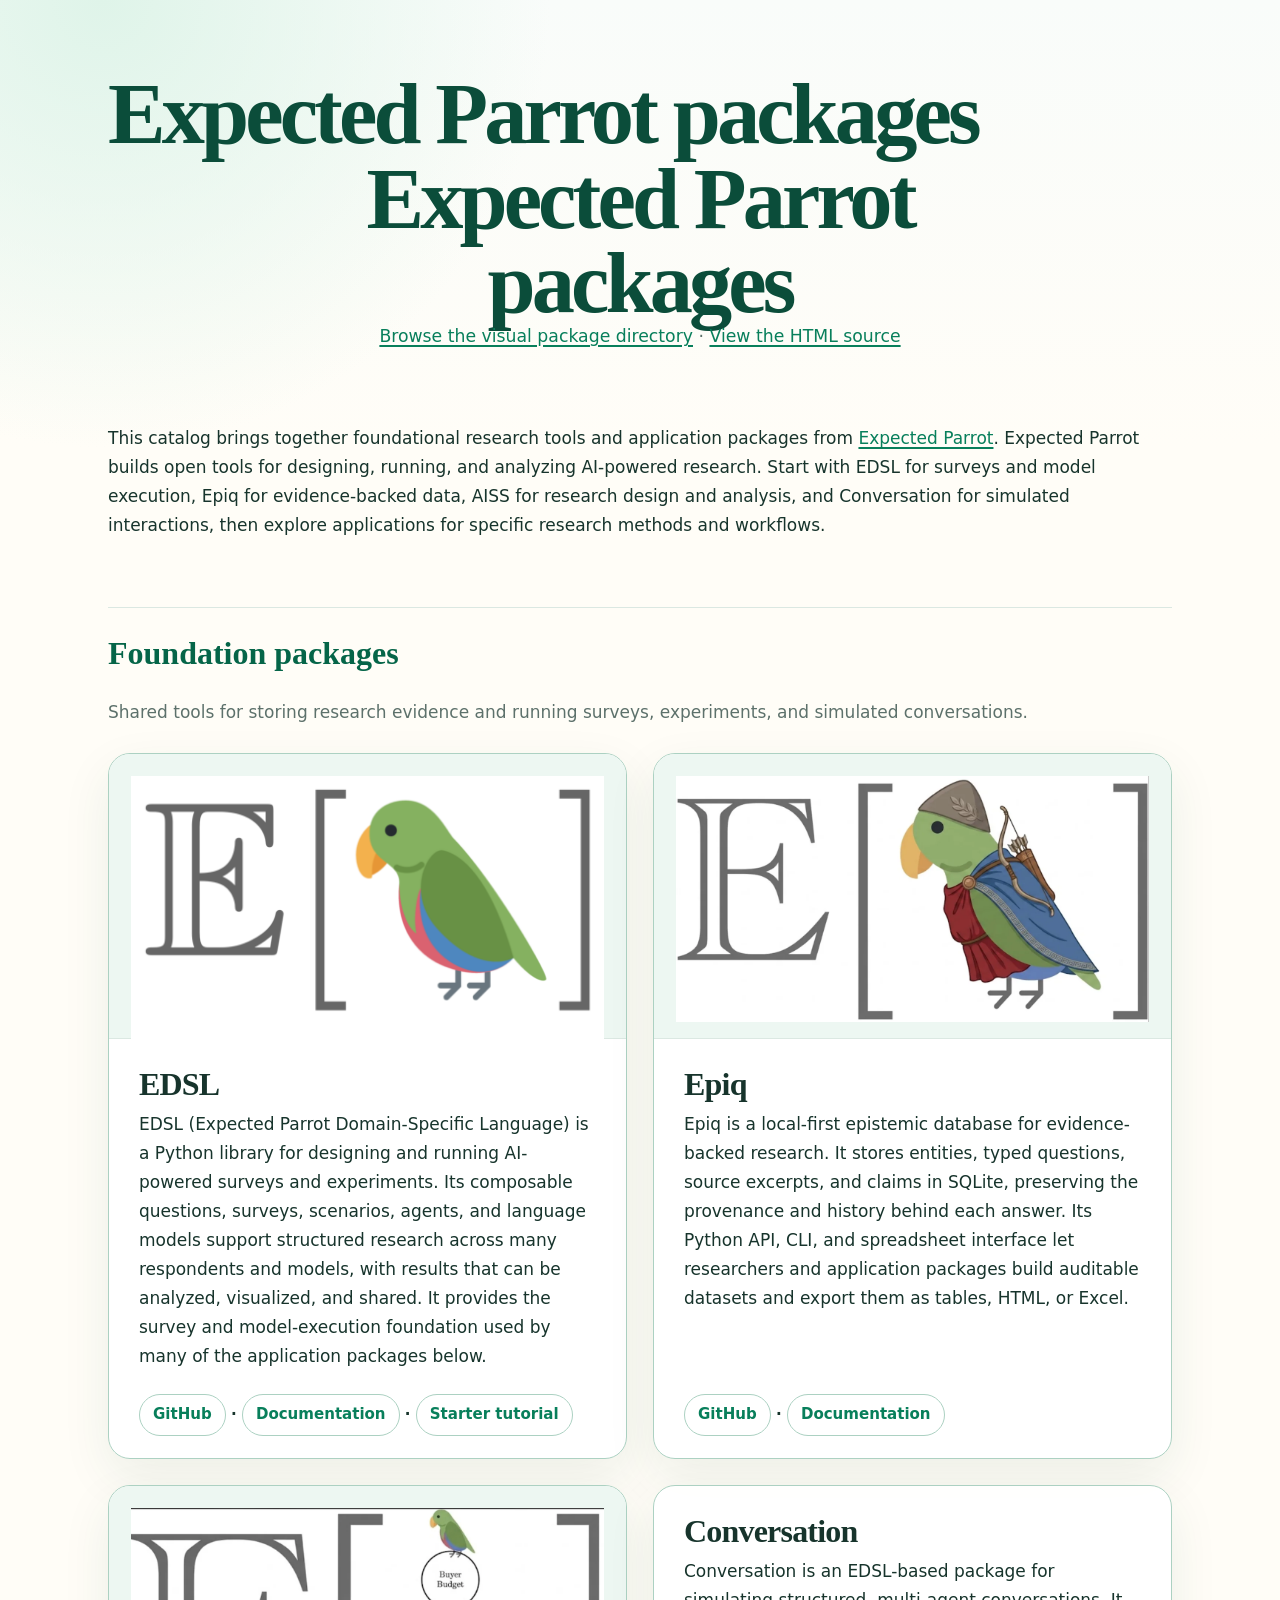
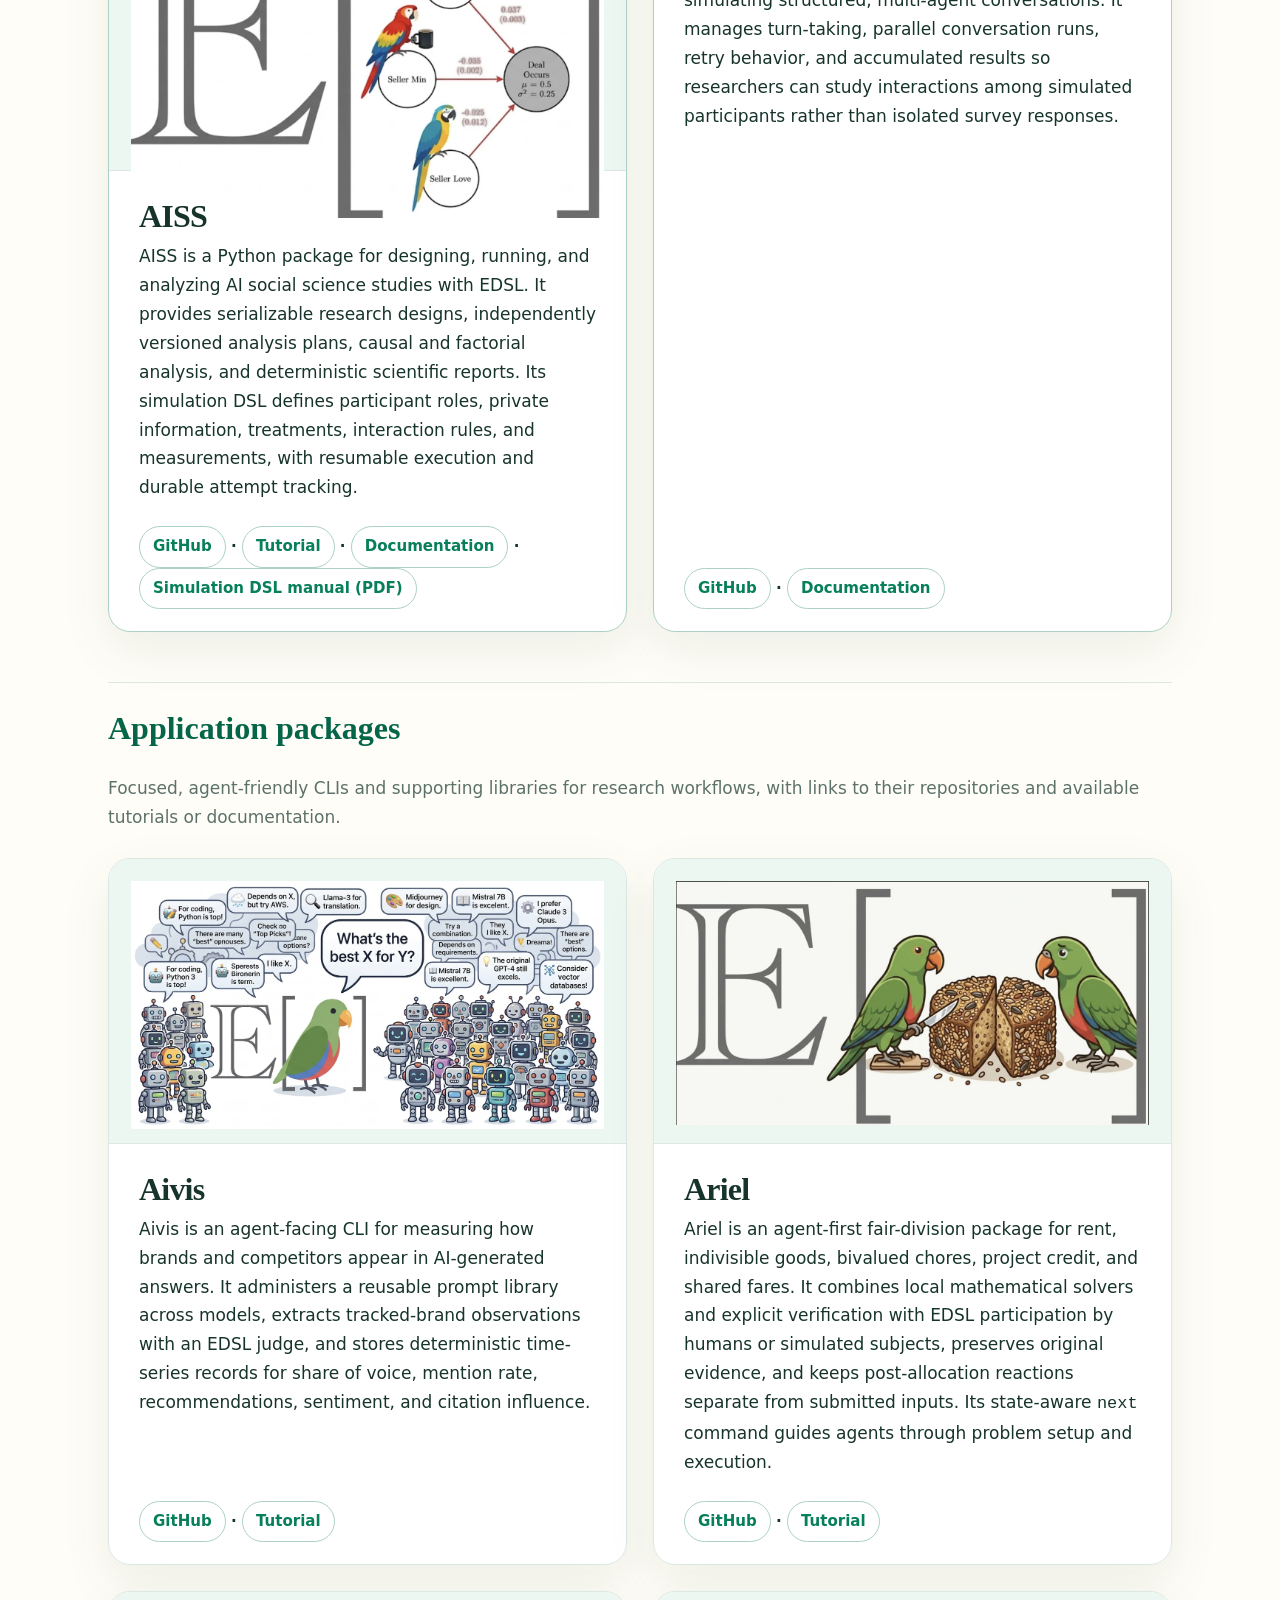
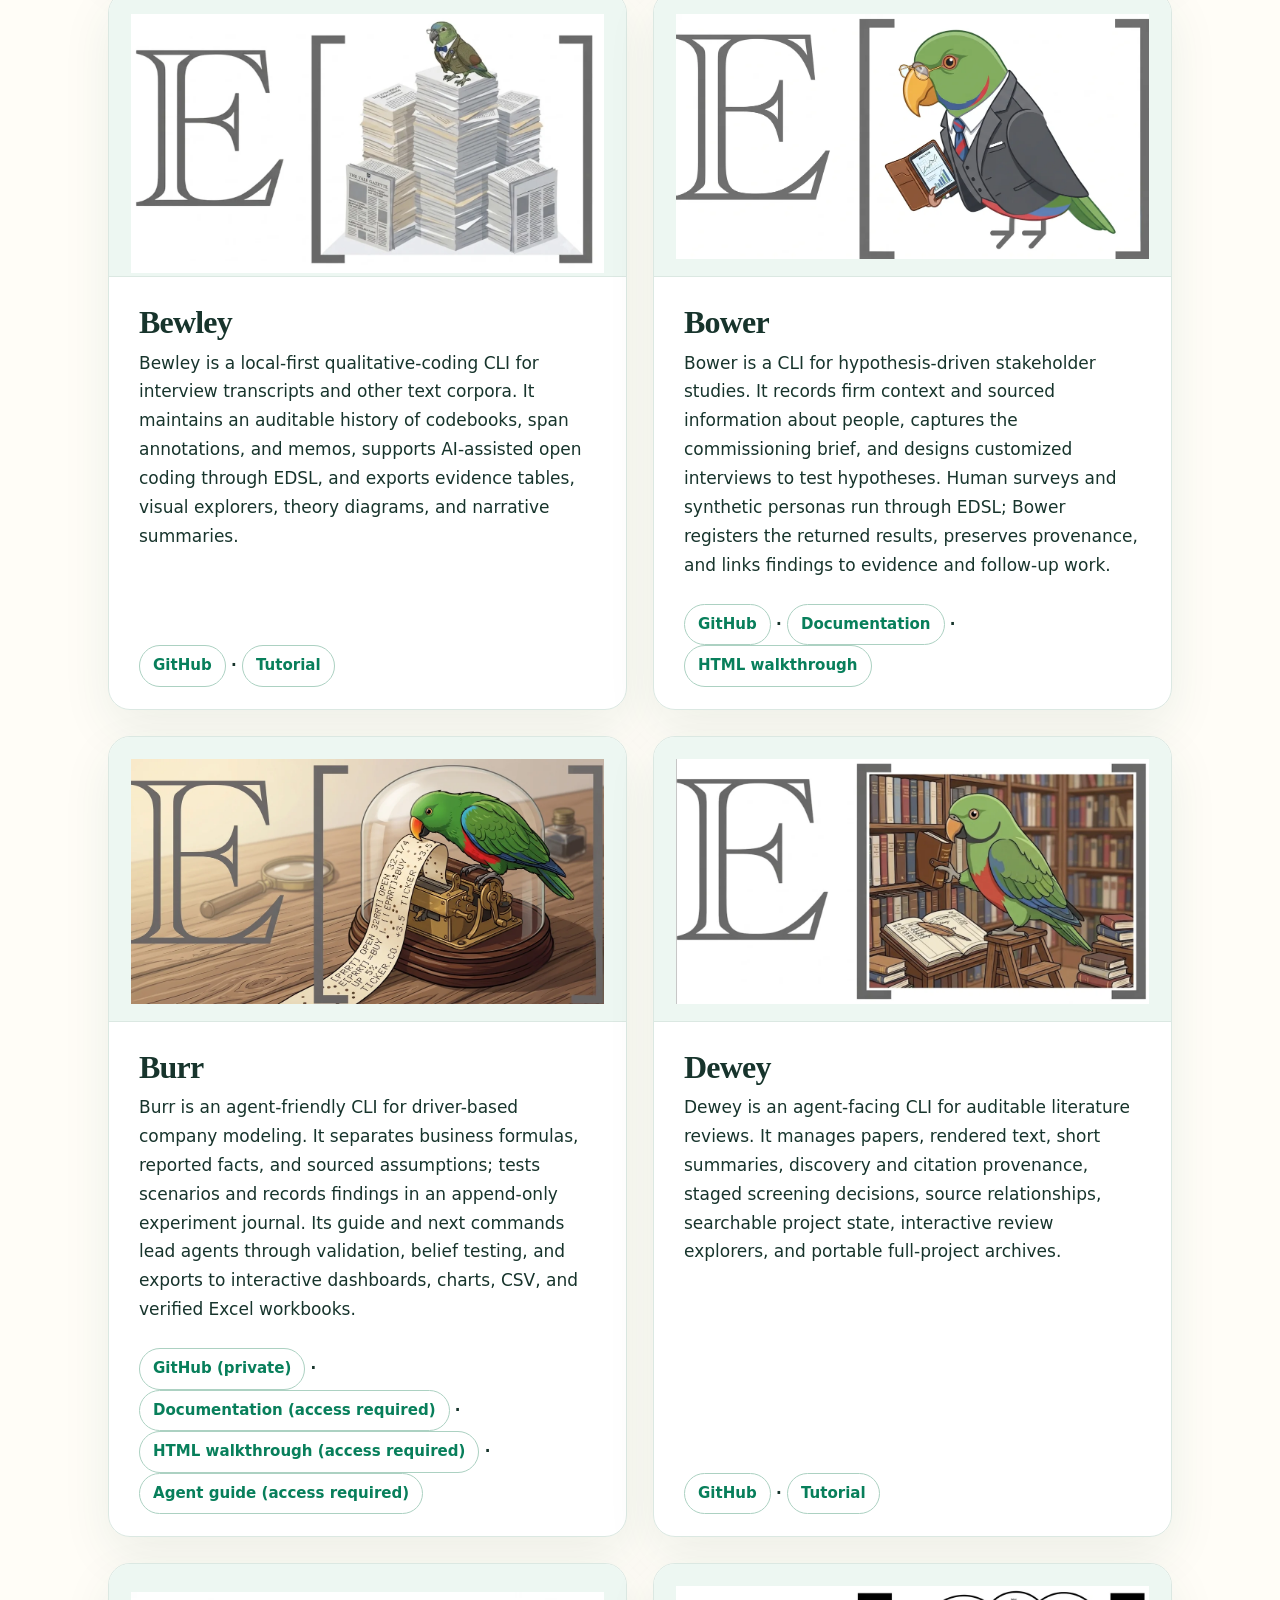
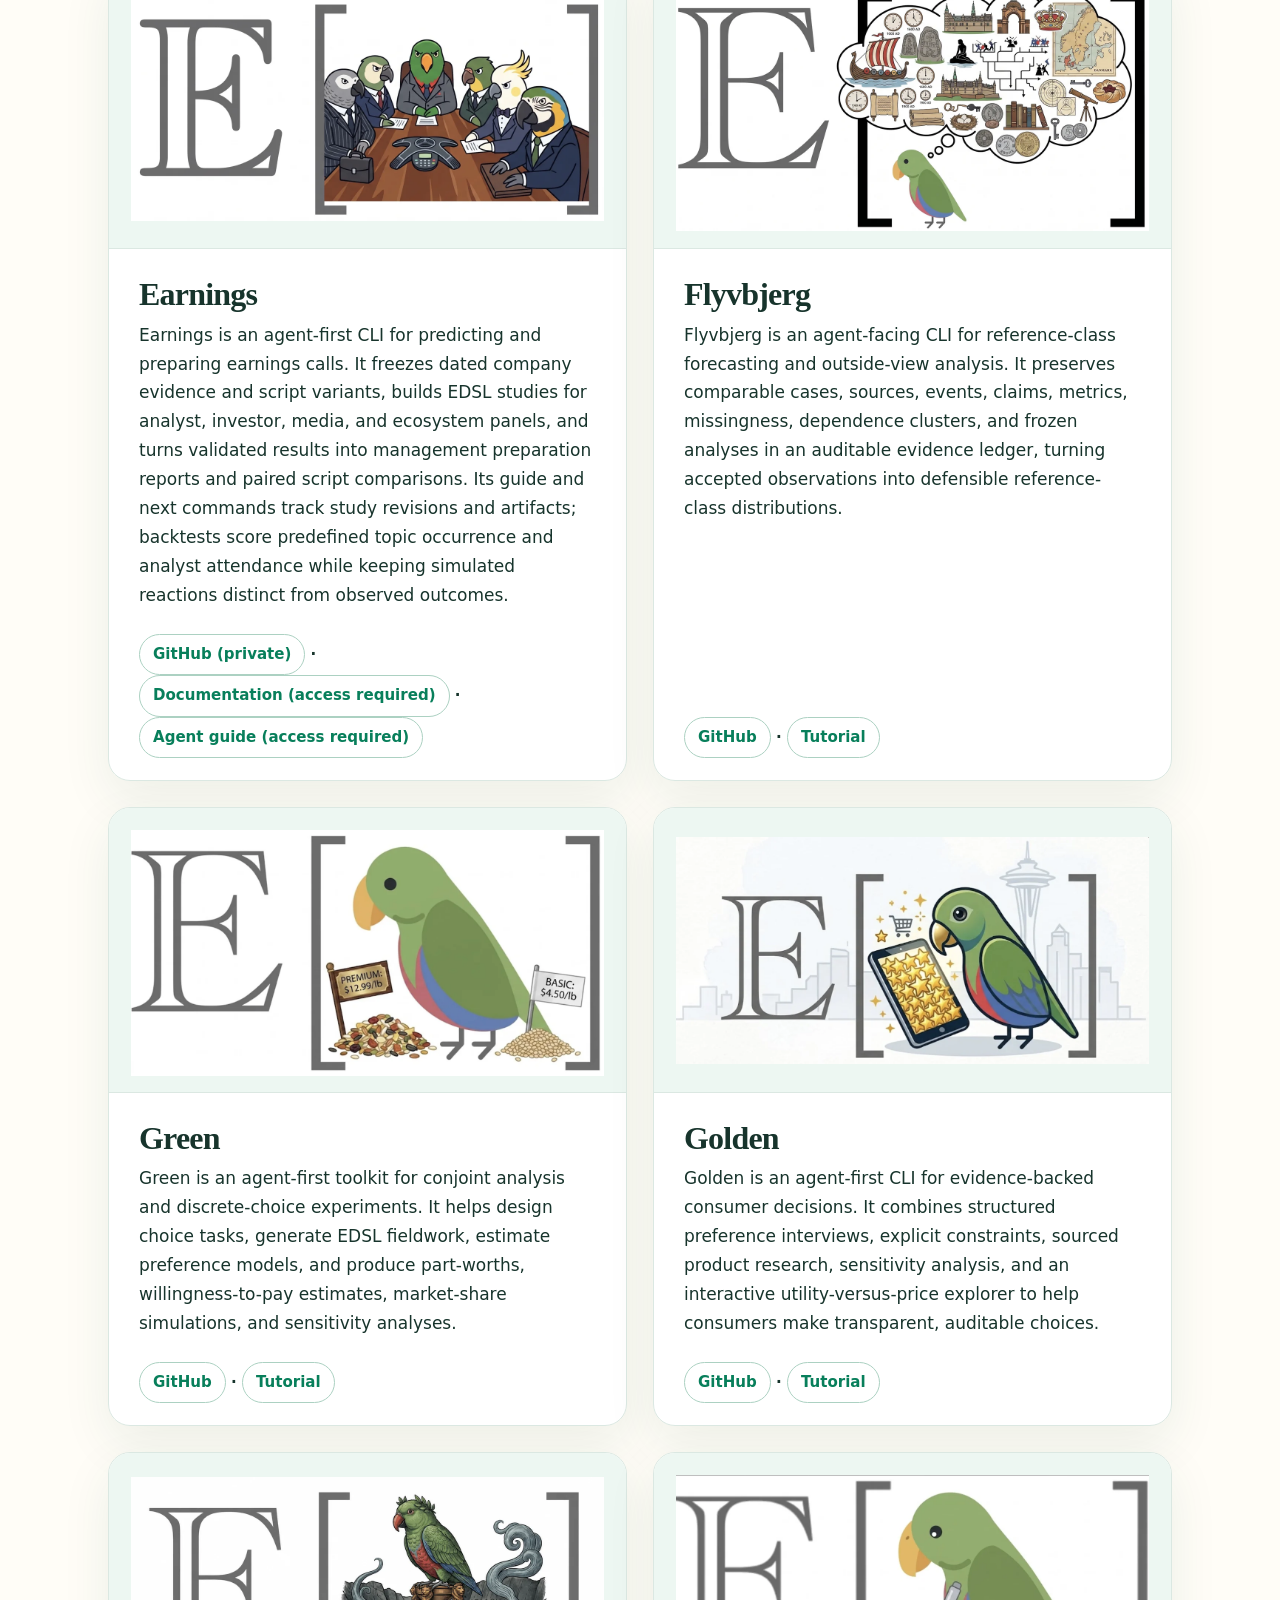
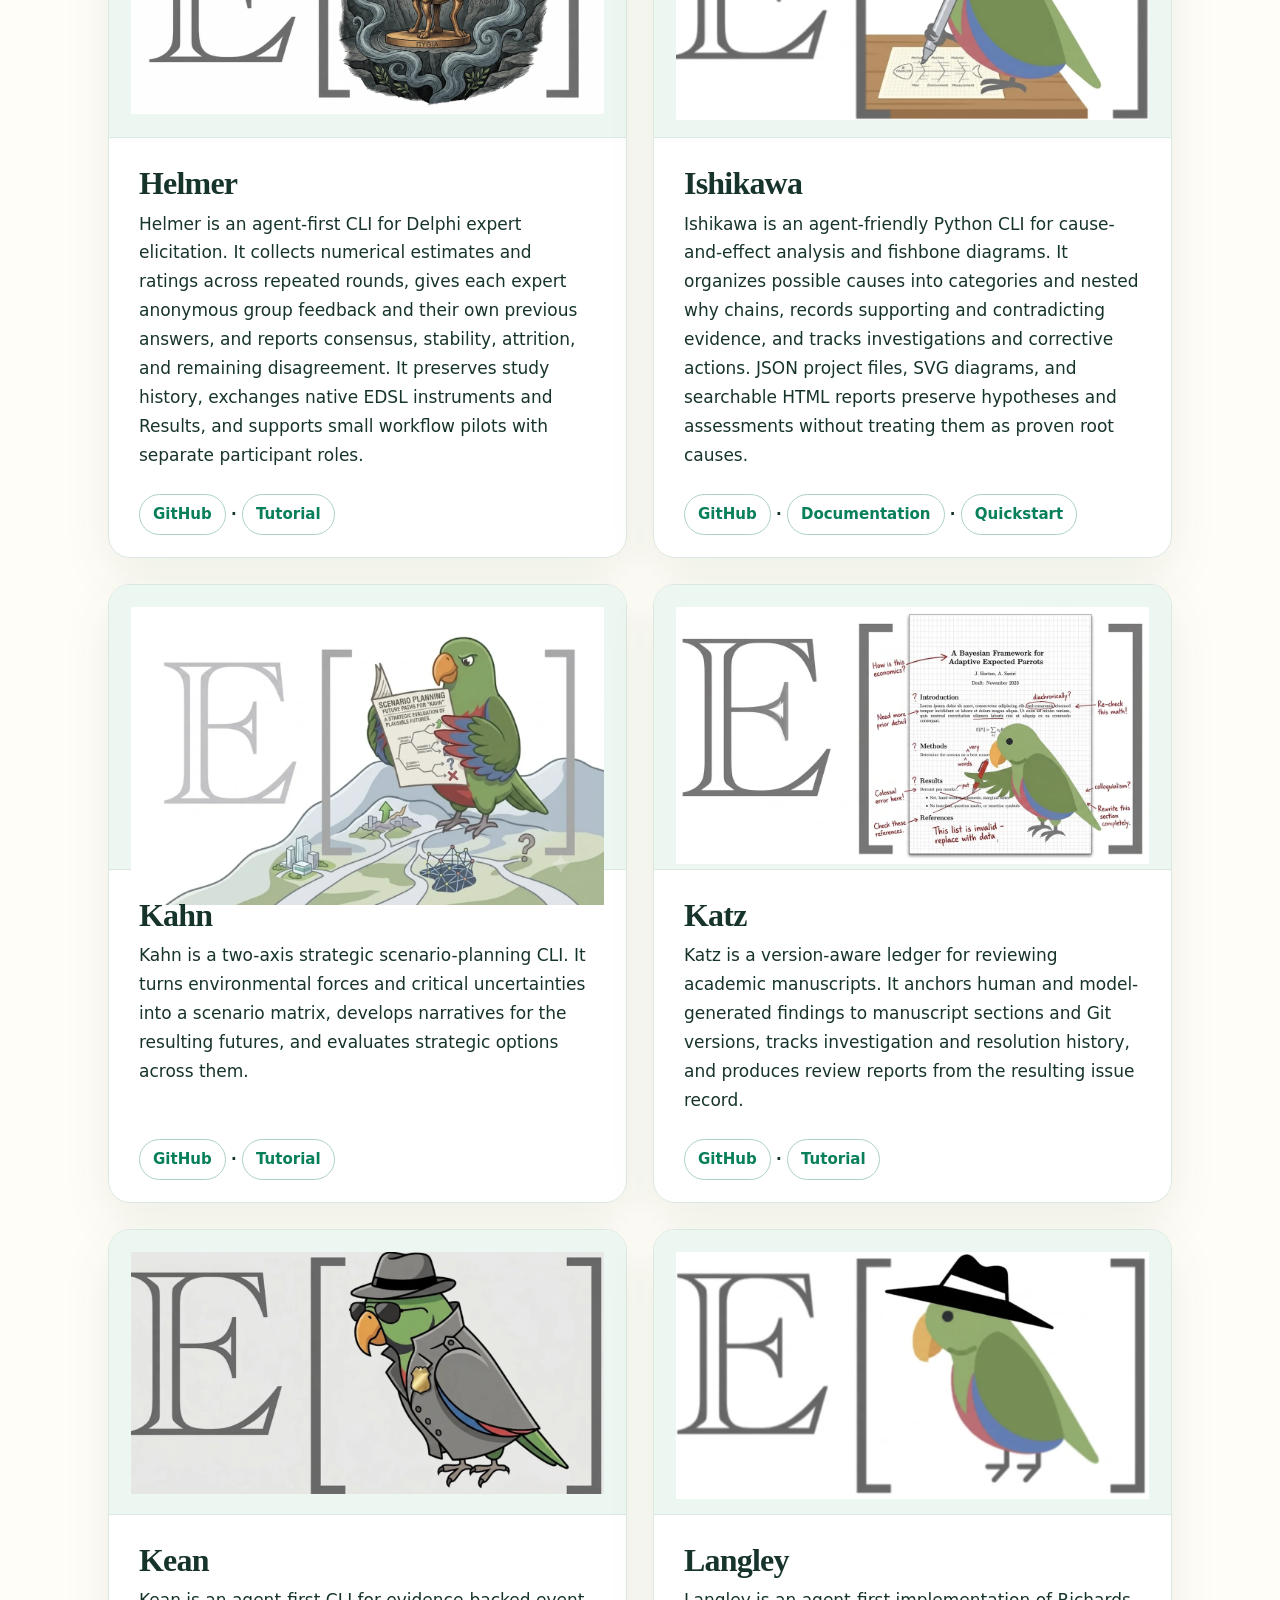
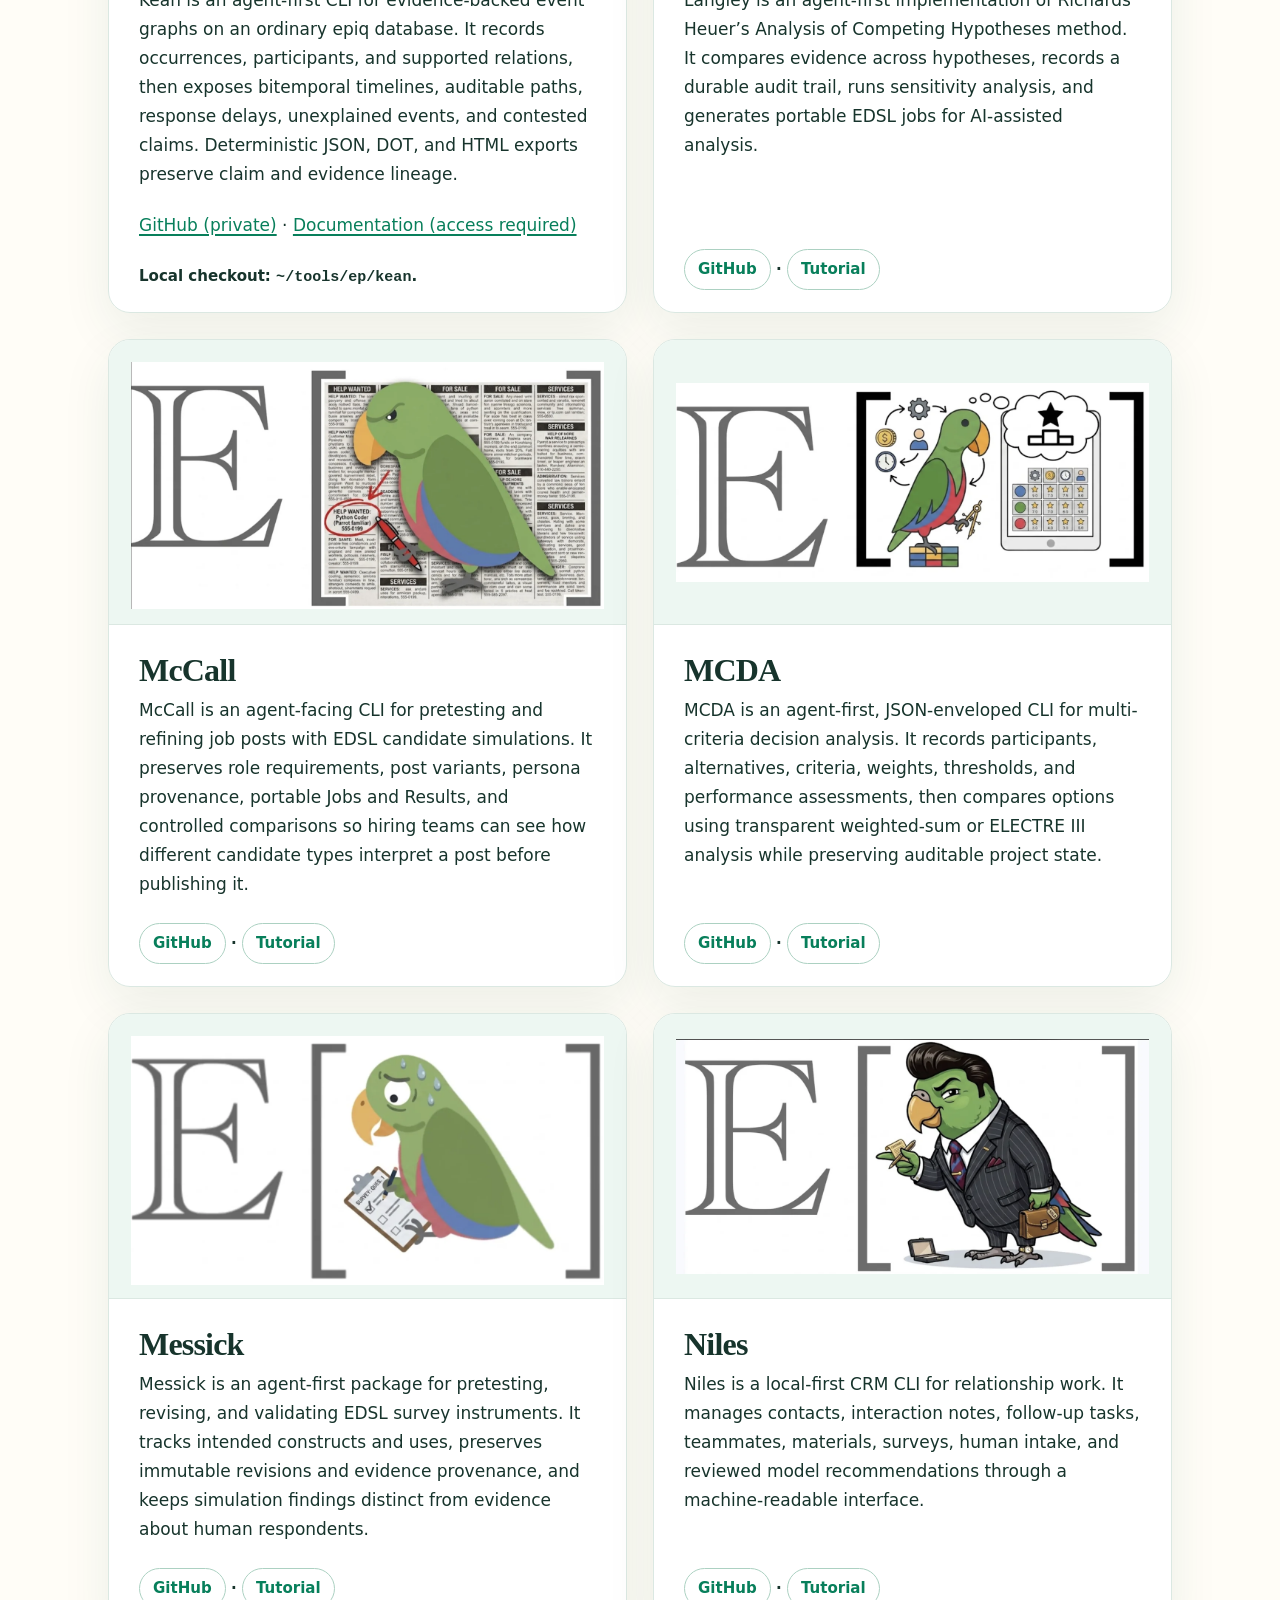
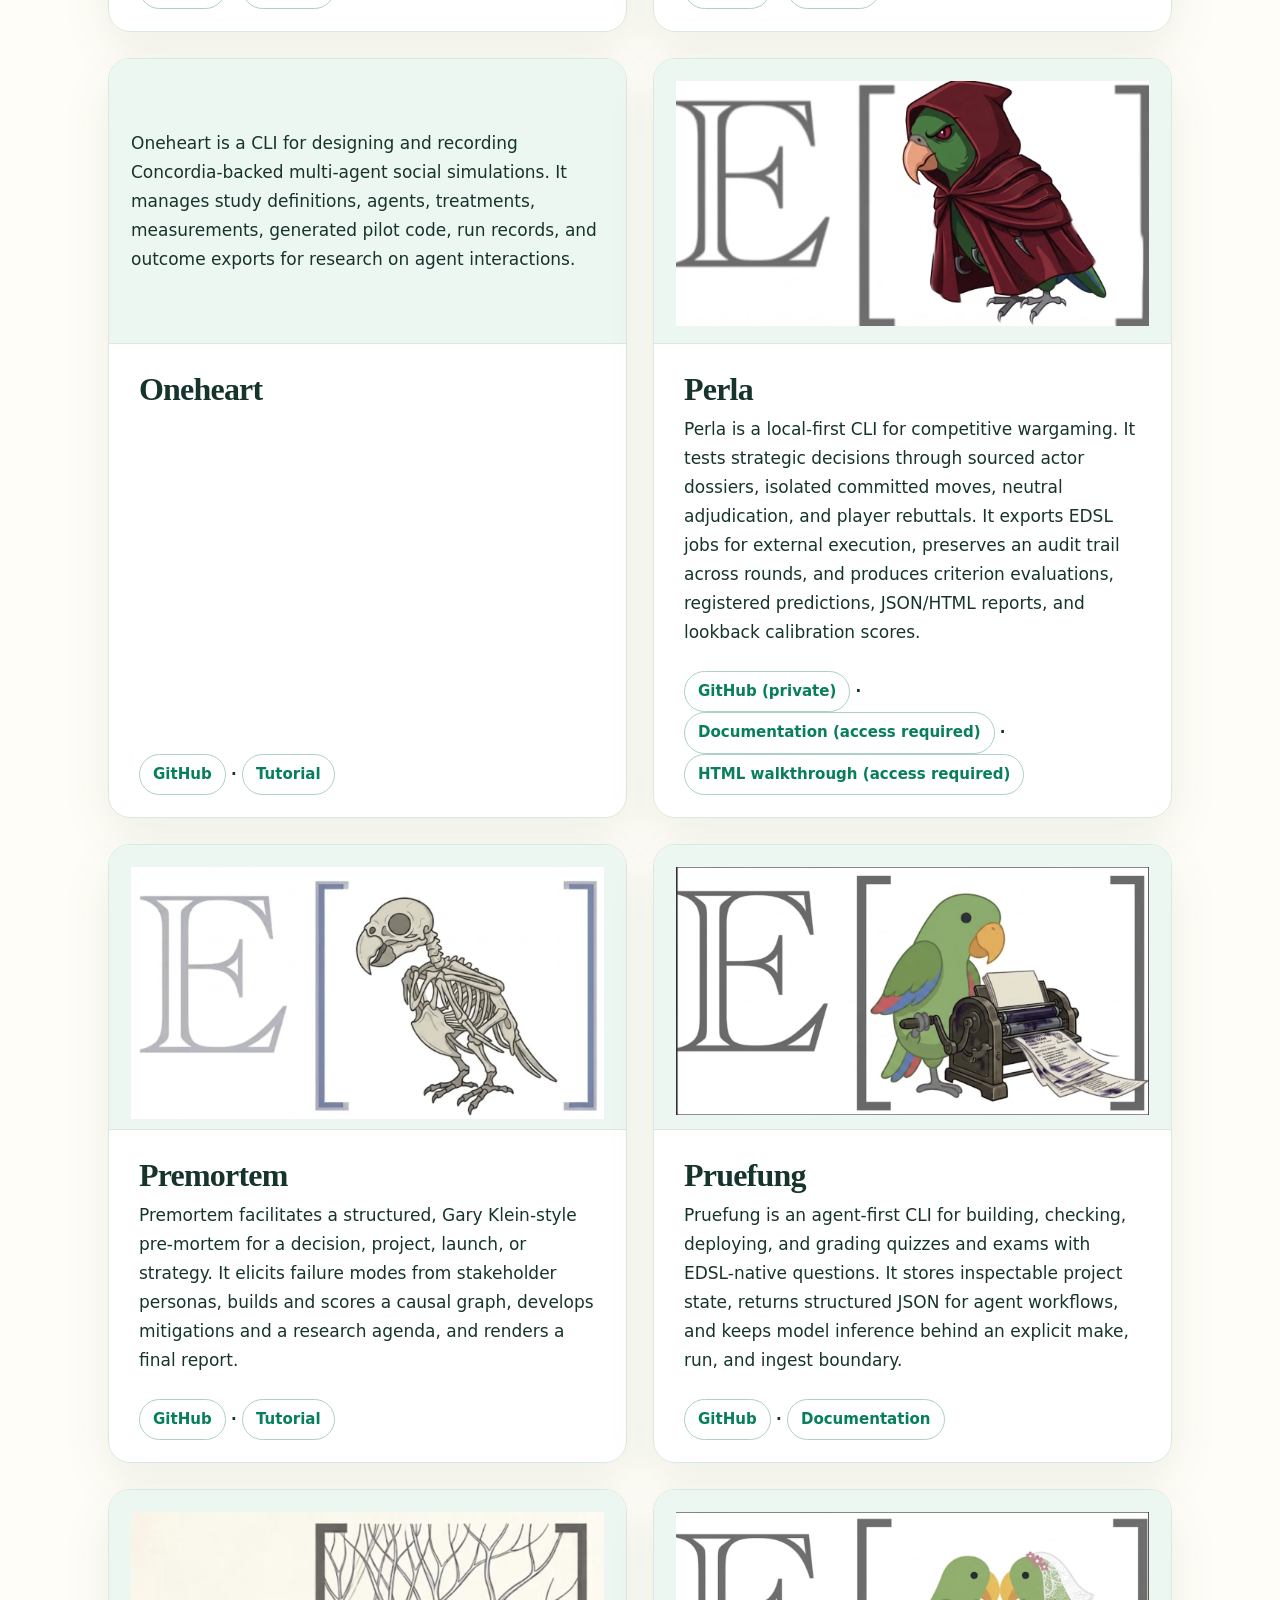
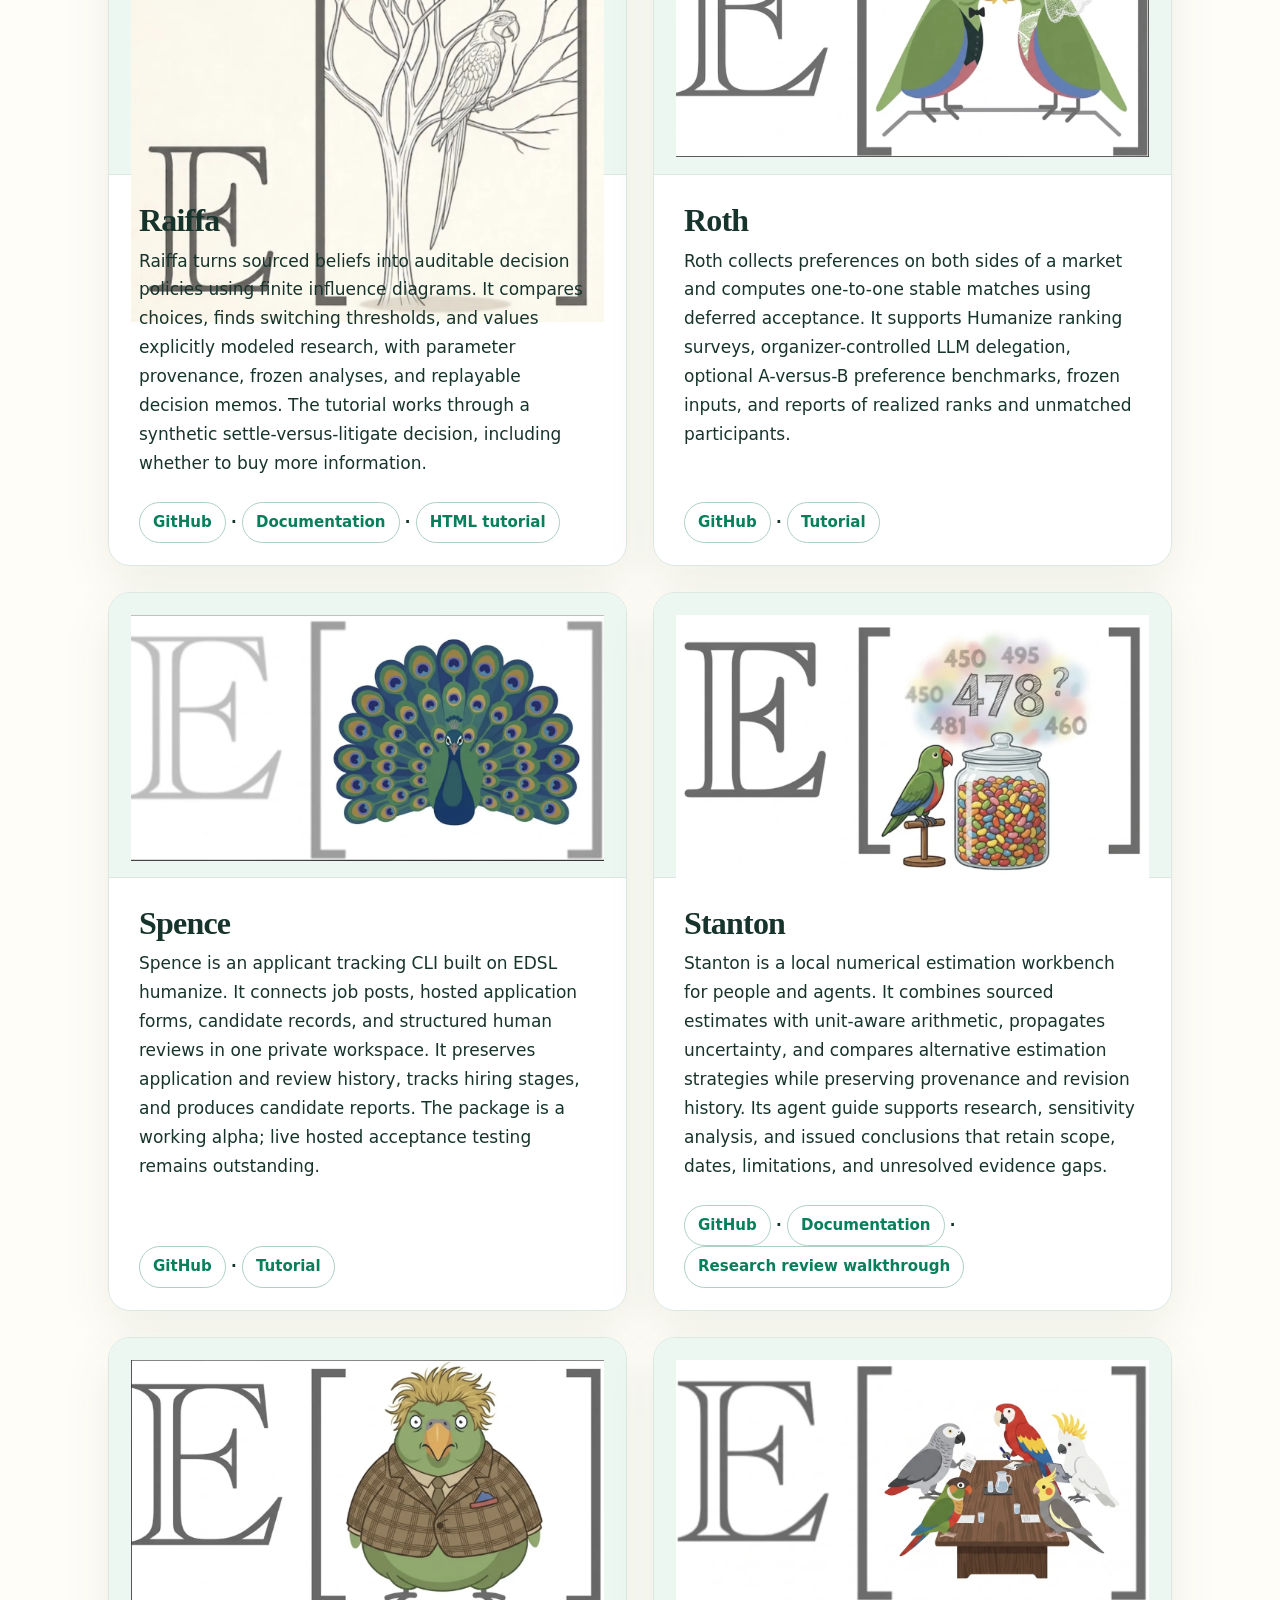
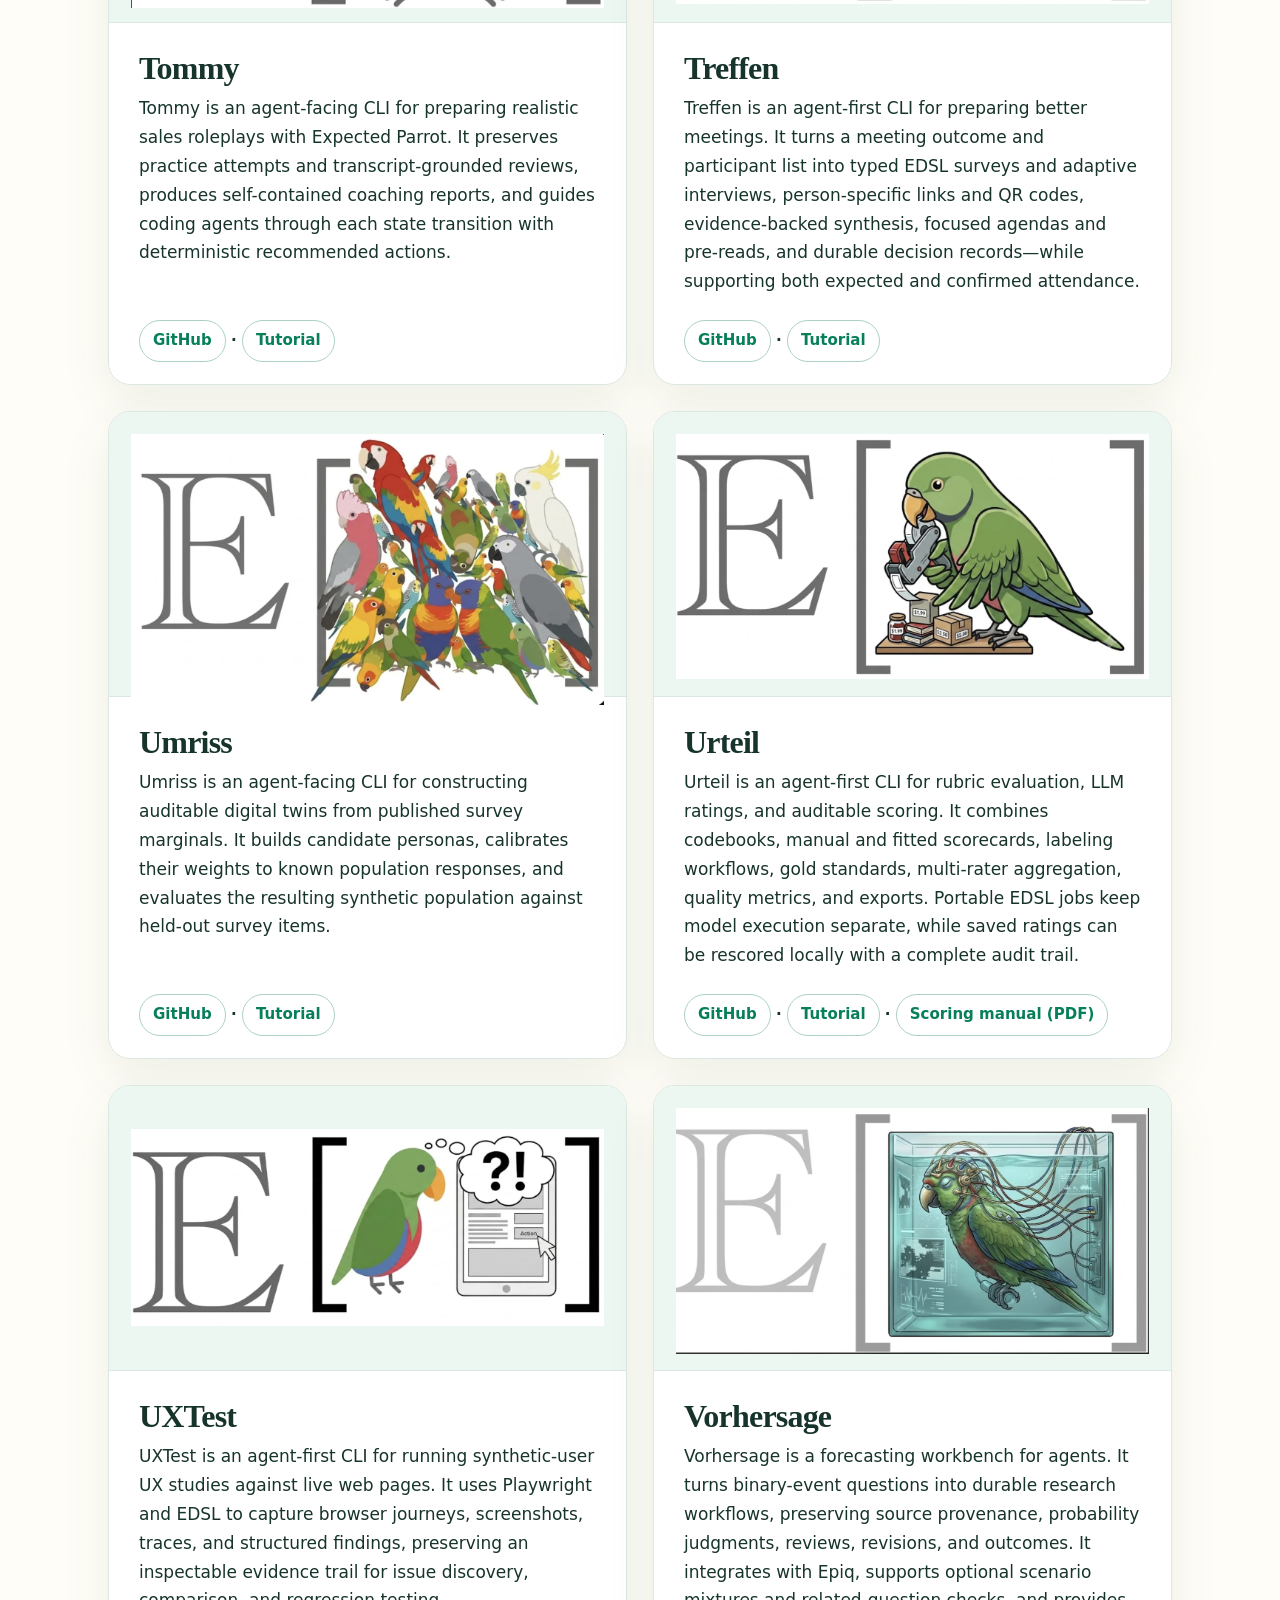
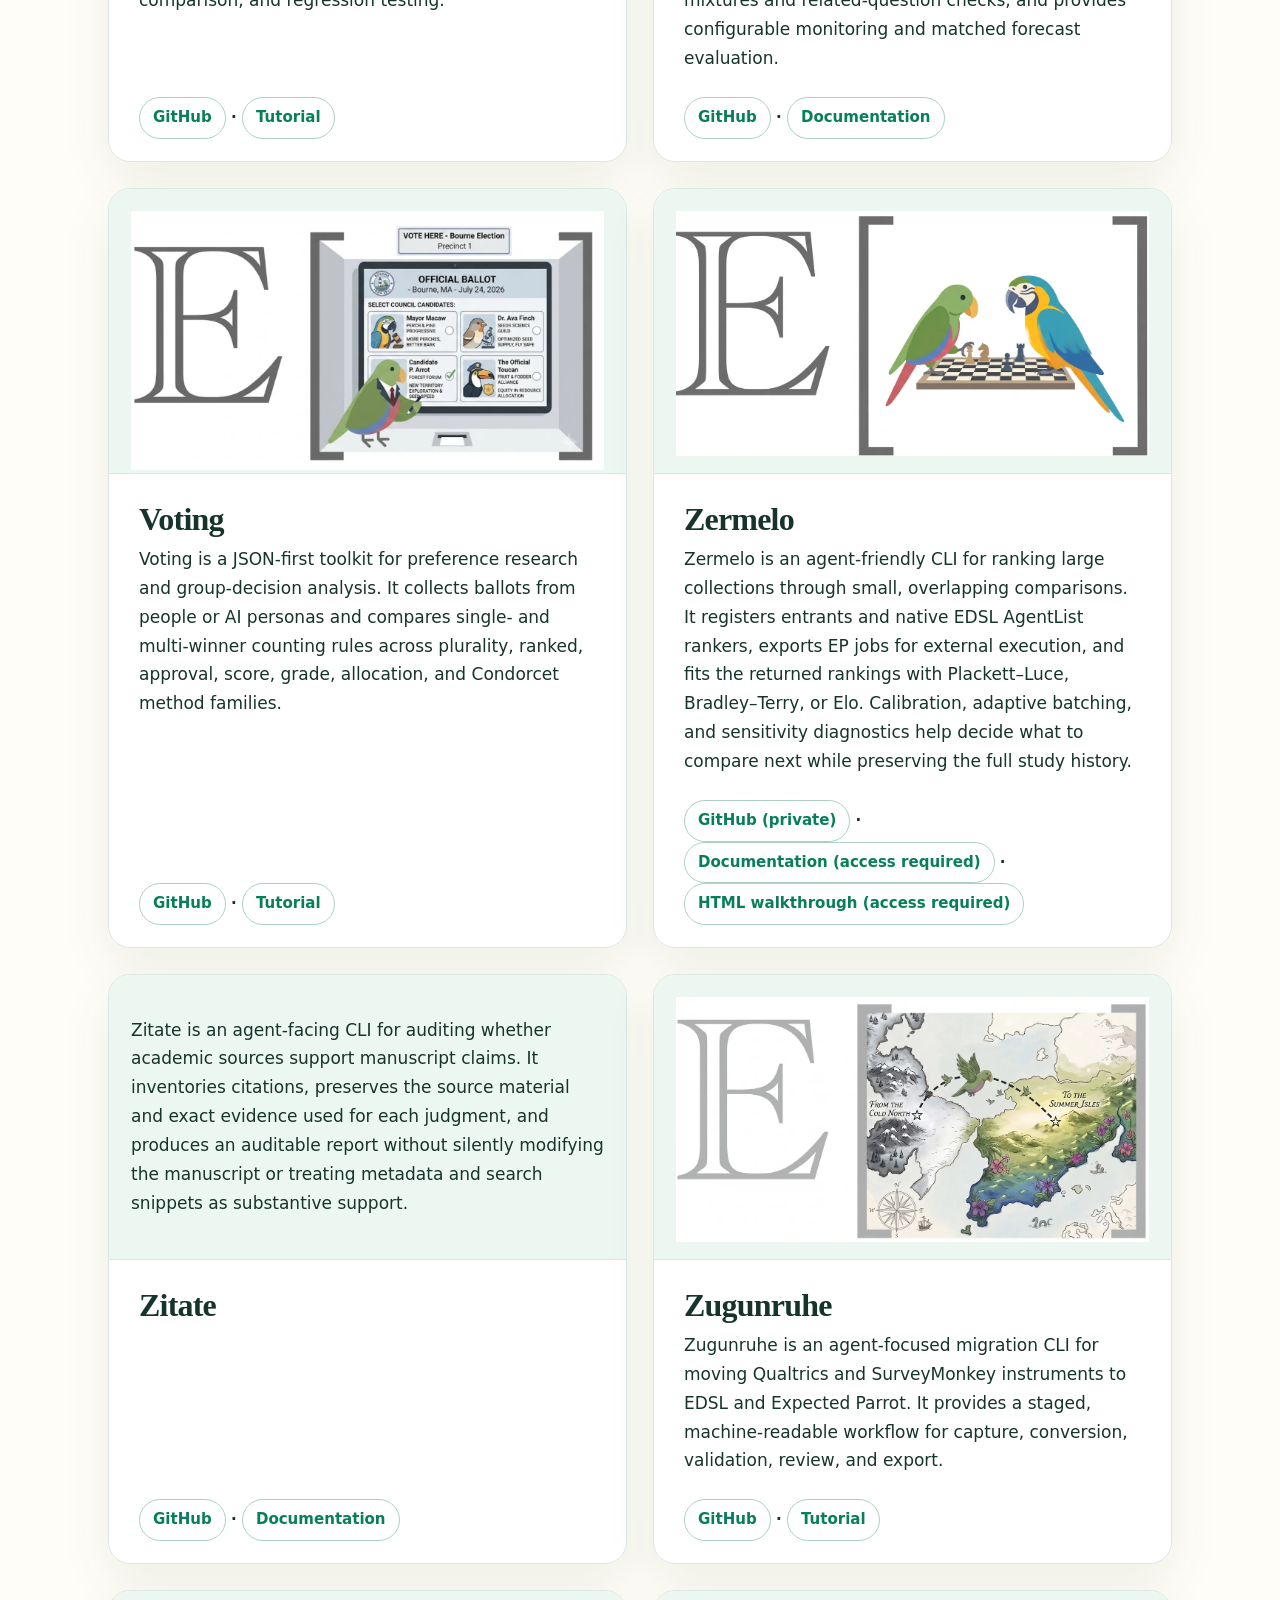
==== commit b8a3ffff: "Add Stanton to package directory with artwork" ====
--- a/docs/index.html
+++ b/docs/index.html
@@ -365,6 +365,14 @@
 <p><a href="https://github.com/expectedparrot/spence">GitHub</a> · <a
 href="https://expectedparrot.github.io/spence/">Tutorial</a></p>
 </section>
+<section id="stanton" class="level3 package-card">
+<h3>Stanton</h3>
+<p align="center">
+<a href="https://github.com/expectedparrot/stanton"><img src="assets/stanton-artwork.webp" width="640" alt="Stanton artwork: a green parrot estimating the number of jelly beans in a jar, with candidate counts above it, inside expectation brackets"></a>
+</p>
+<p>Stanton is a local numerical estimation workbench for people and agents. It combines sourced estimates with unit-aware arithmetic, propagates uncertainty, and compares alternative estimation strategies while preserving provenance and revision history. Its agent guide supports research, sensitivity analysis, and issued conclusions that retain scope, dates, limitations, and unresolved evidence gaps.</p>
+<p><a href="https://github.com/expectedparrot/stanton">GitHub</a> · <a href="https://github.com/expectedparrot/stanton#readme">Documentation</a> · <a href="https://github.com/expectedparrot/stanton/blob/main/docs/research-review.md">Research review walkthrough</a></p>
+</section>
 <section id="tommy" class="level3 package-card">
 <h3>Tommy</h3>
 <p align="center">
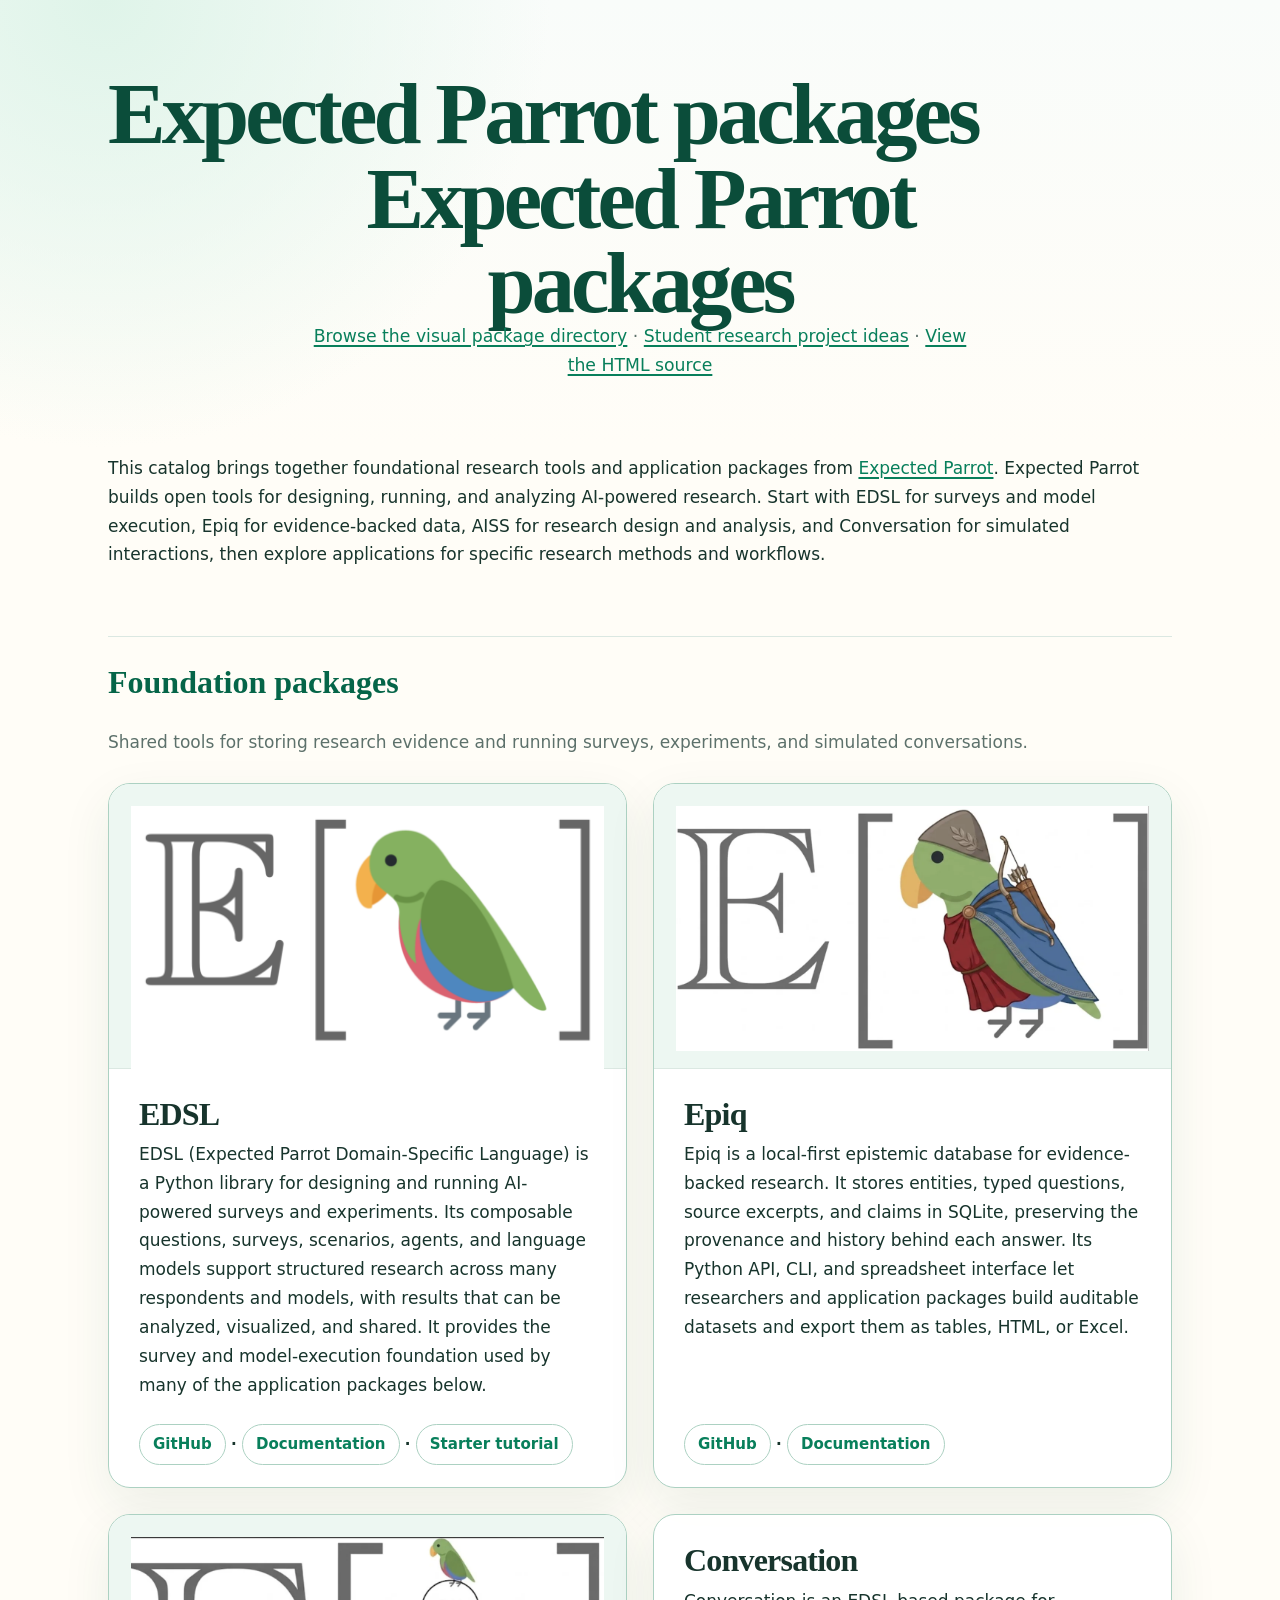
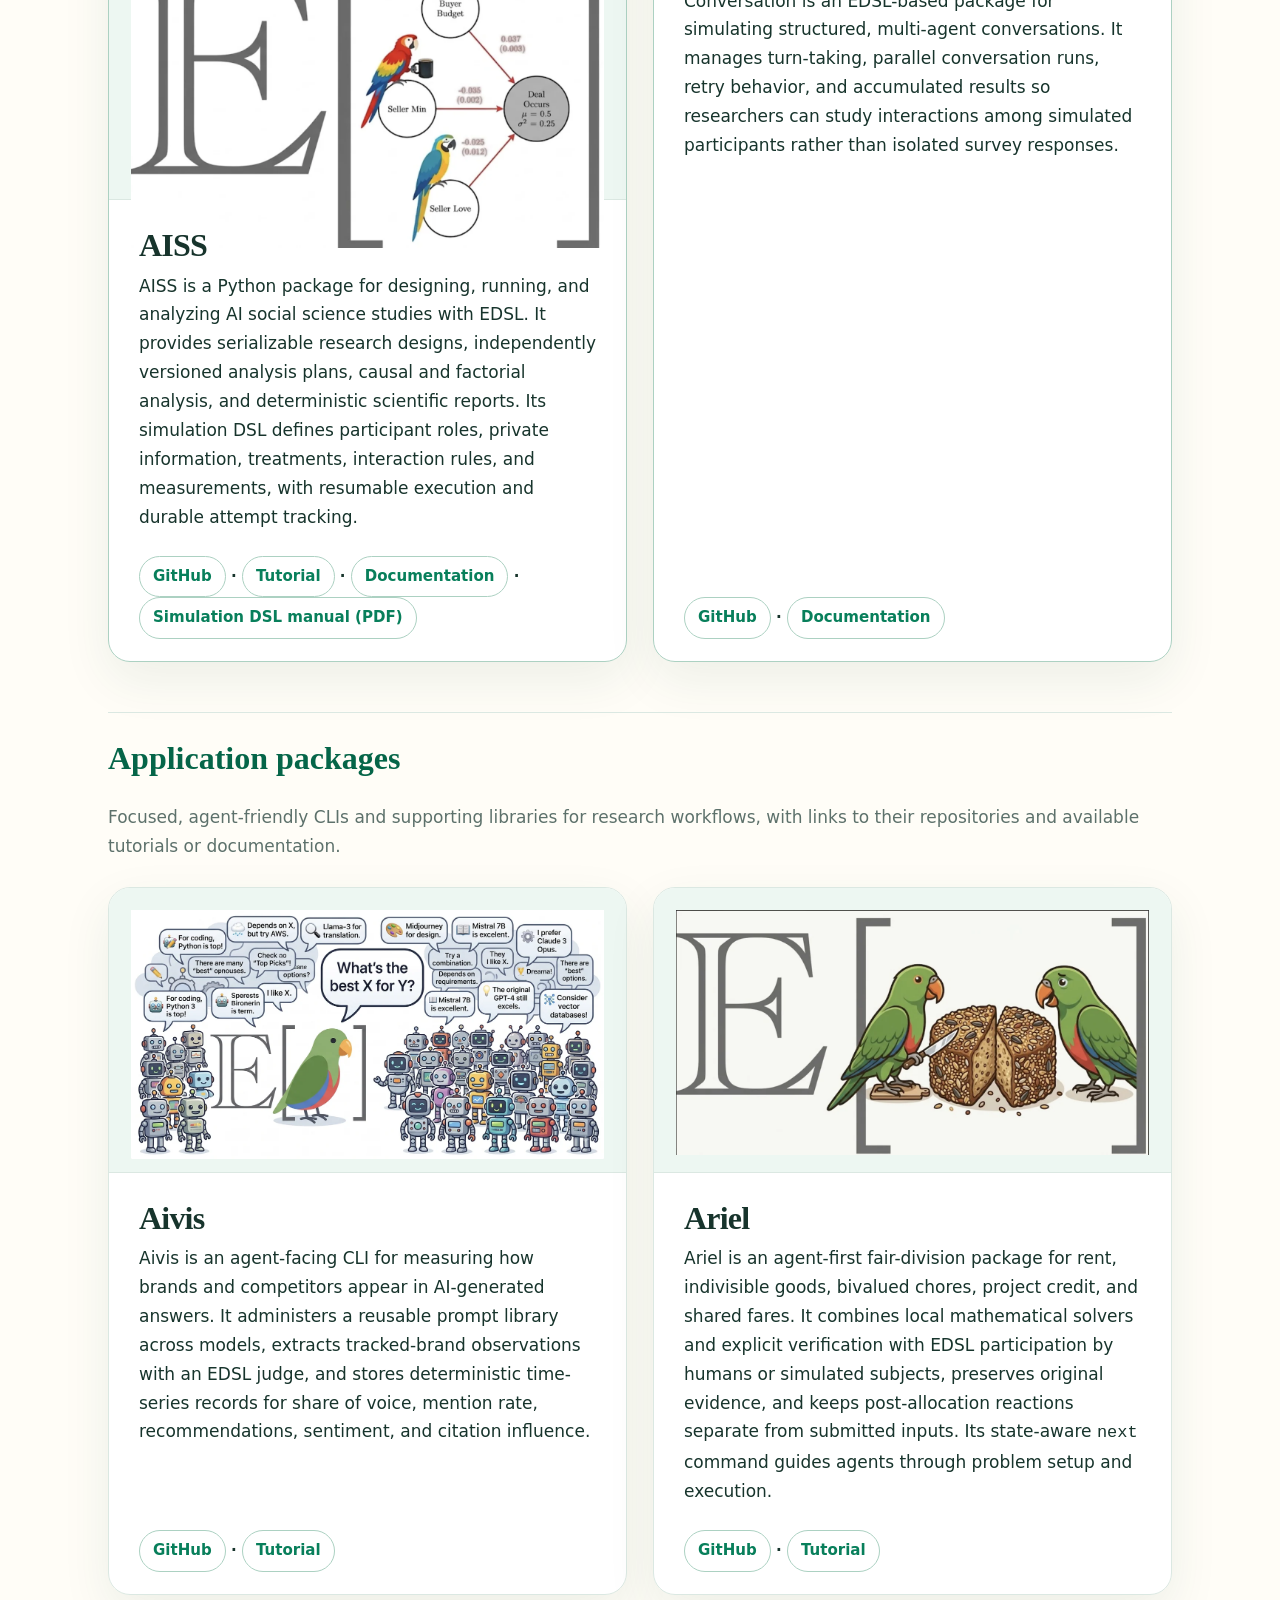
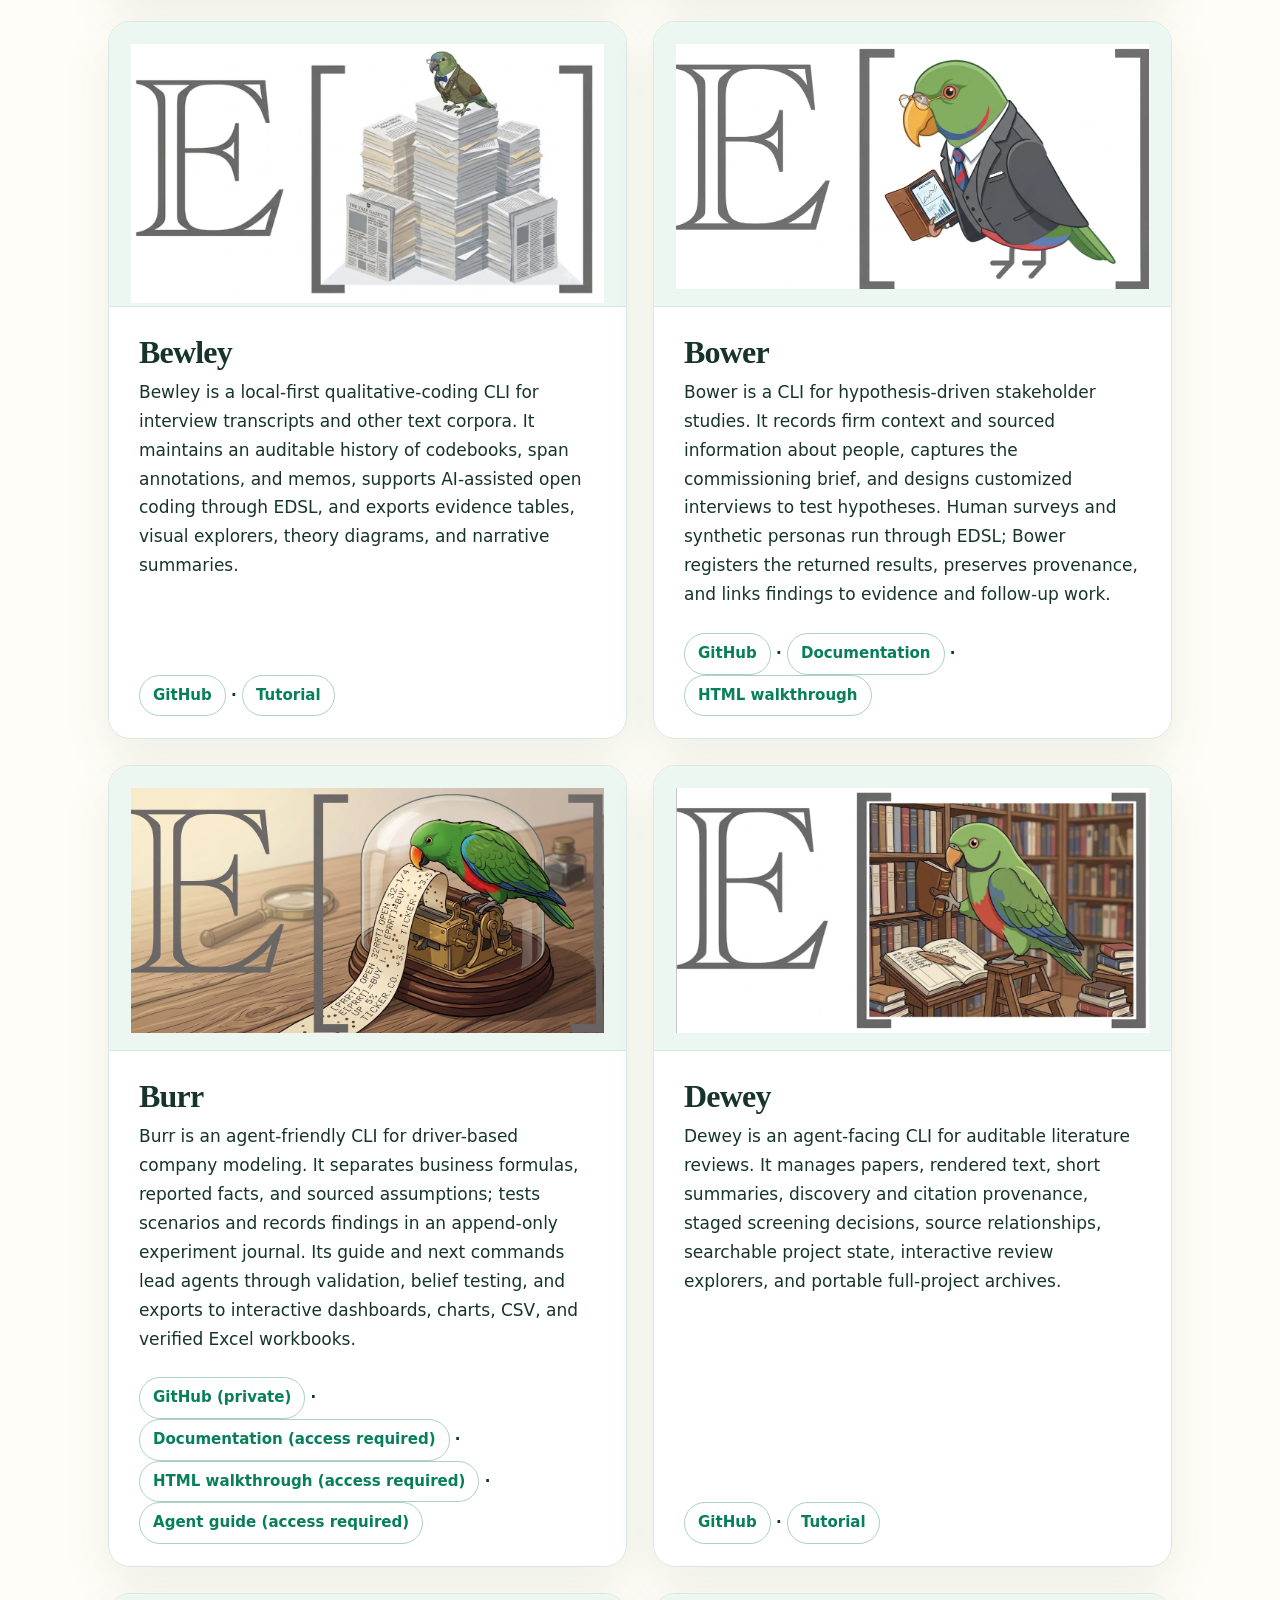
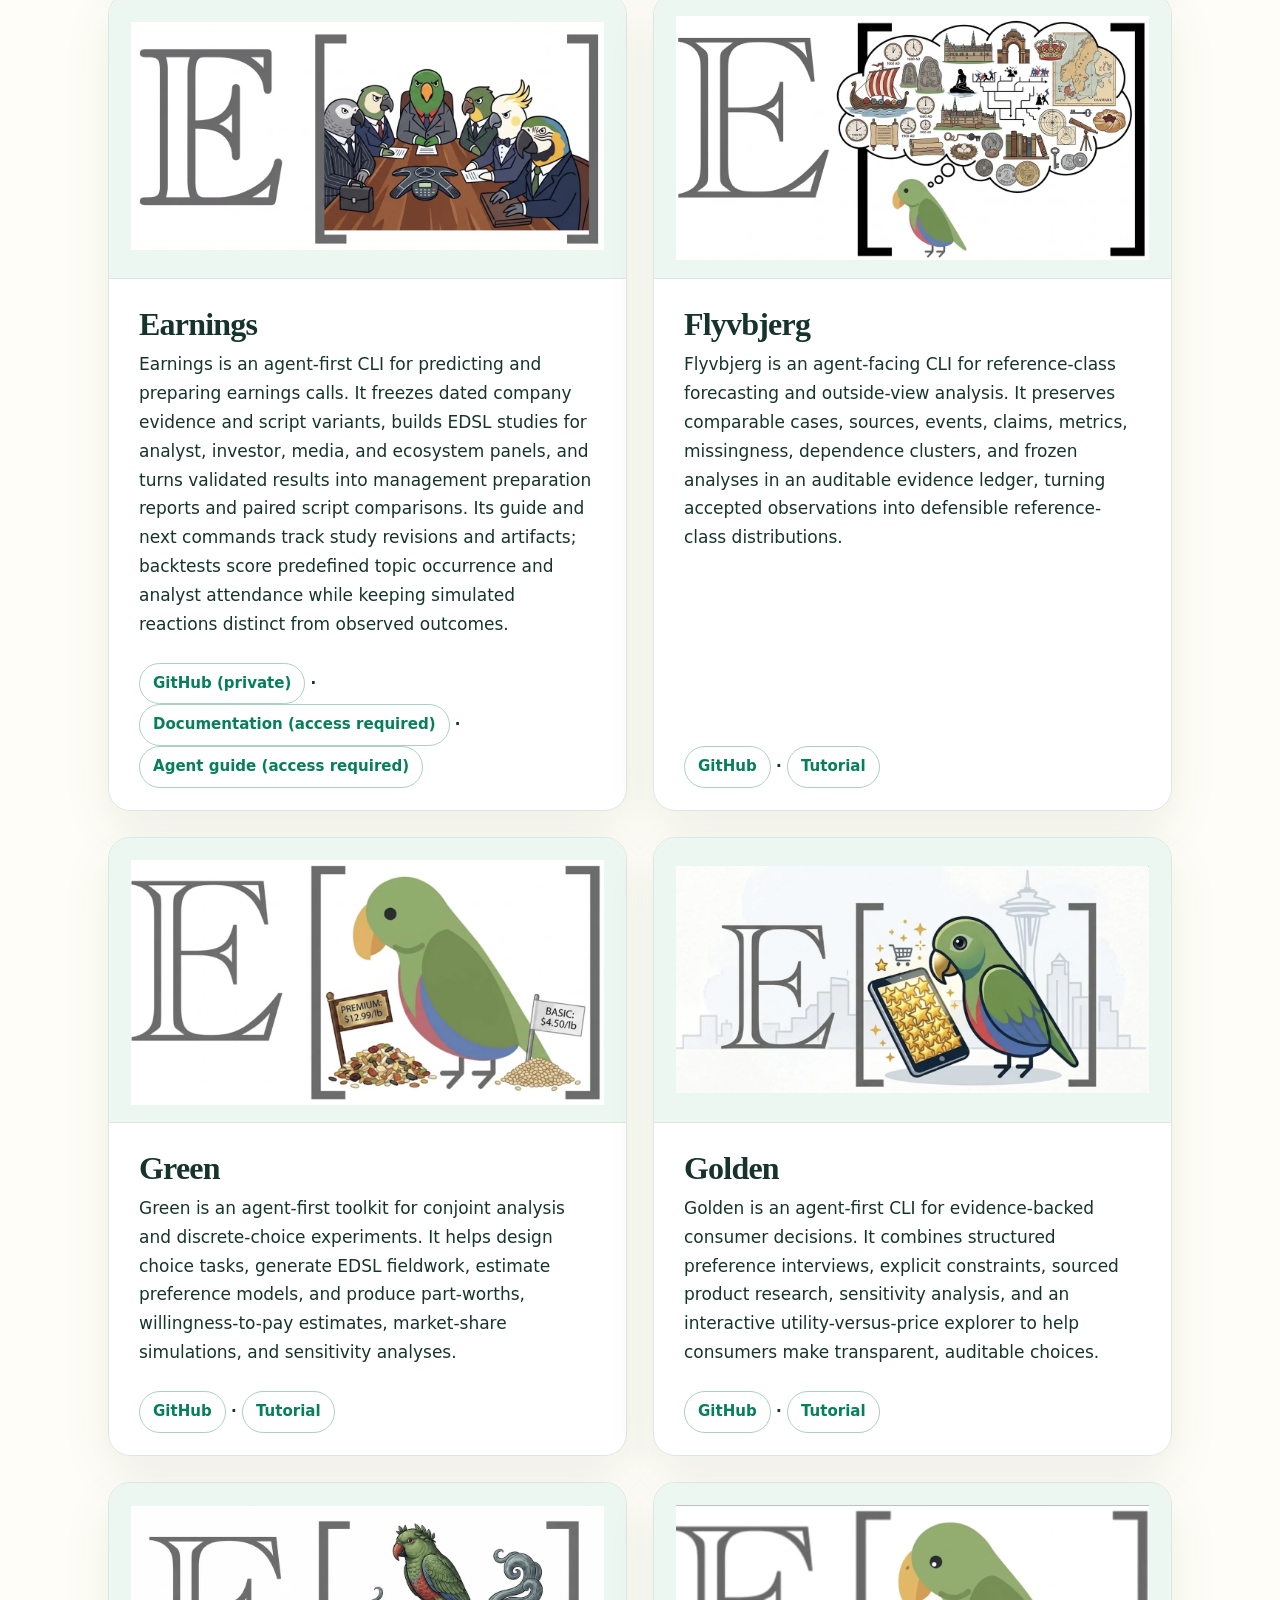
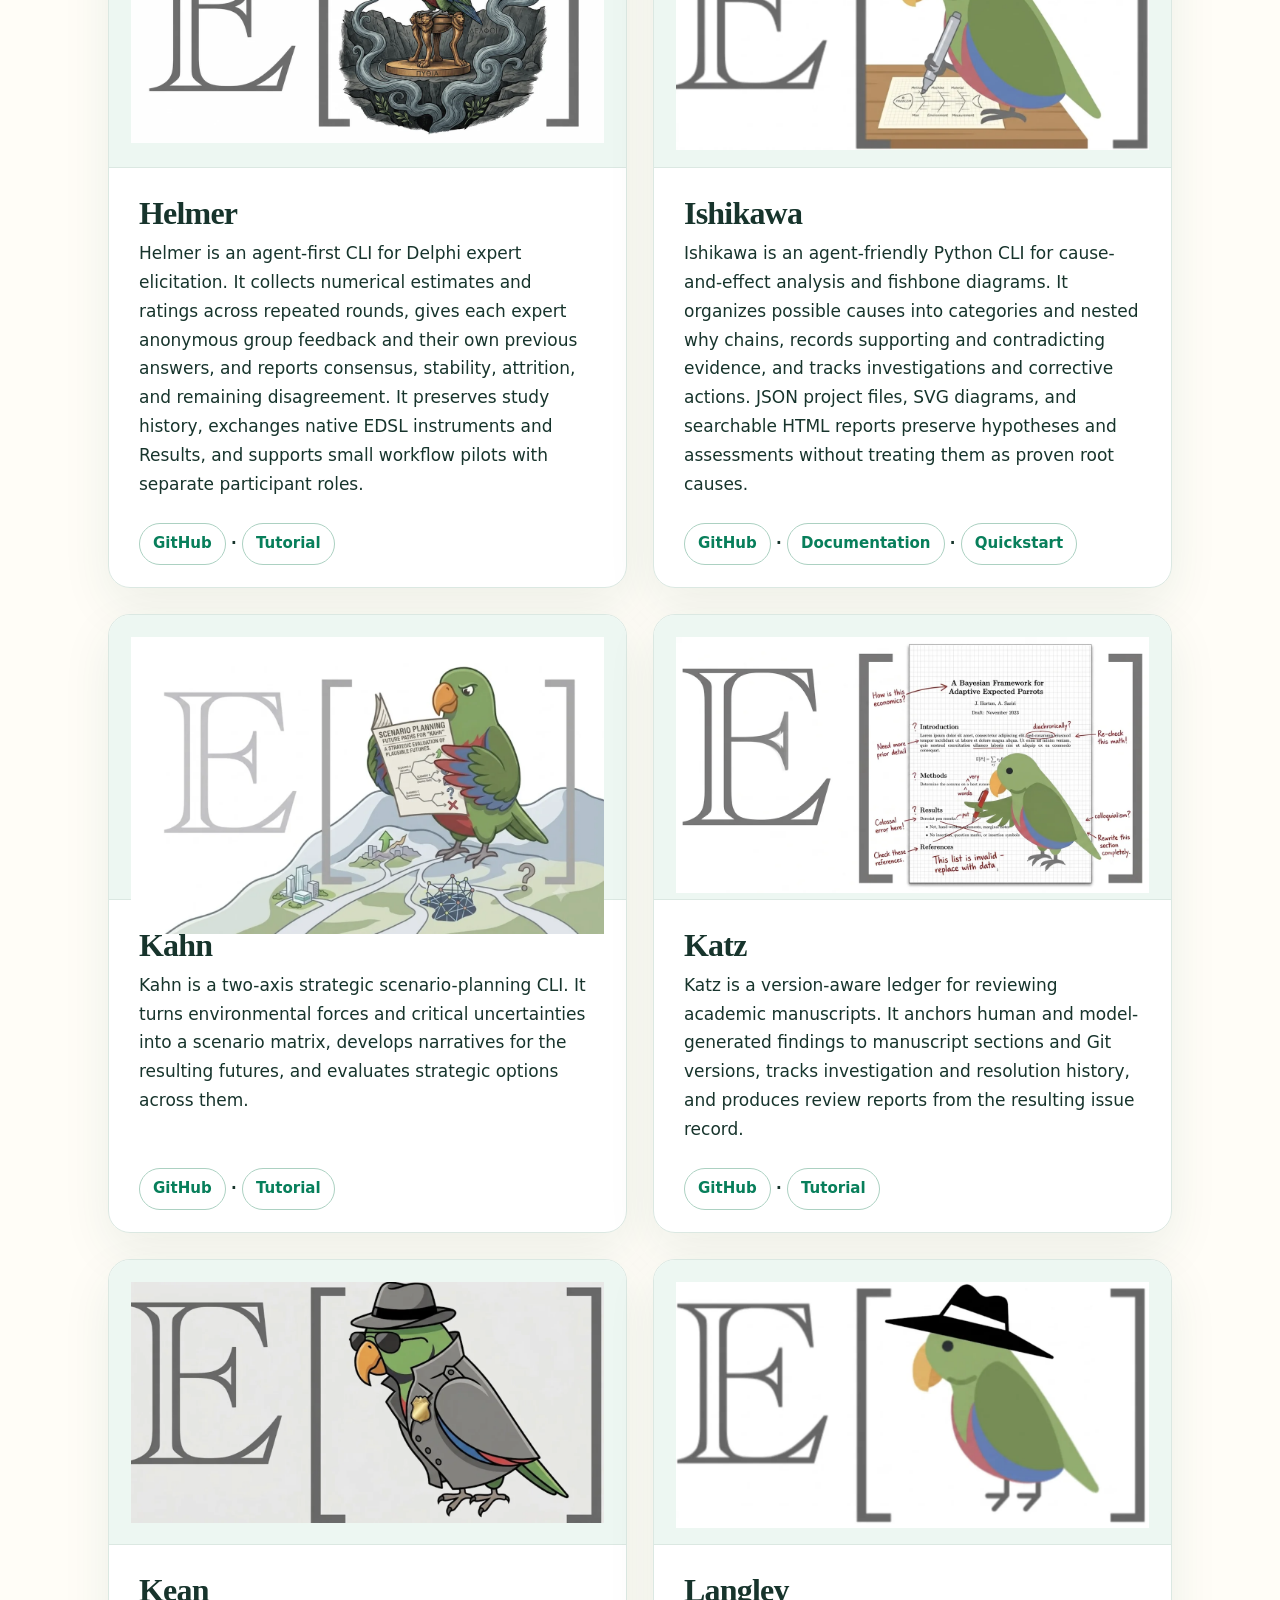
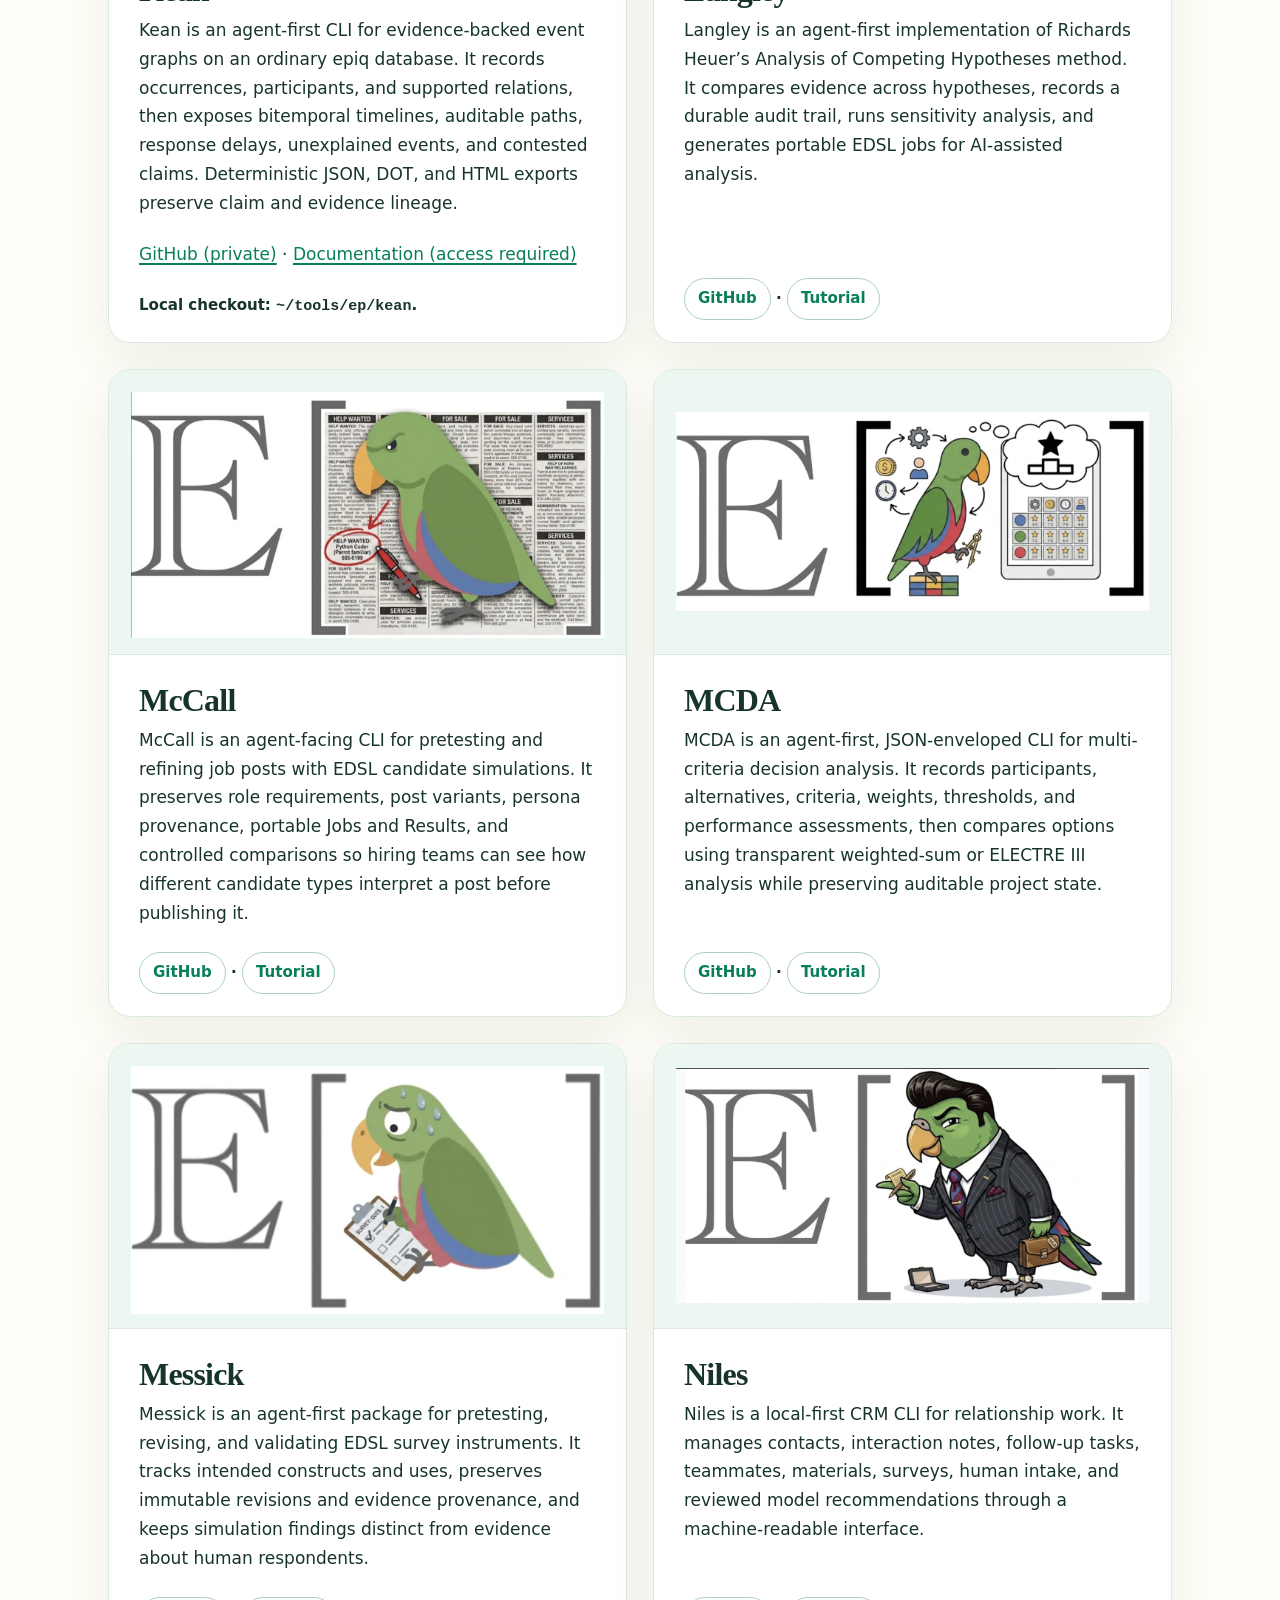
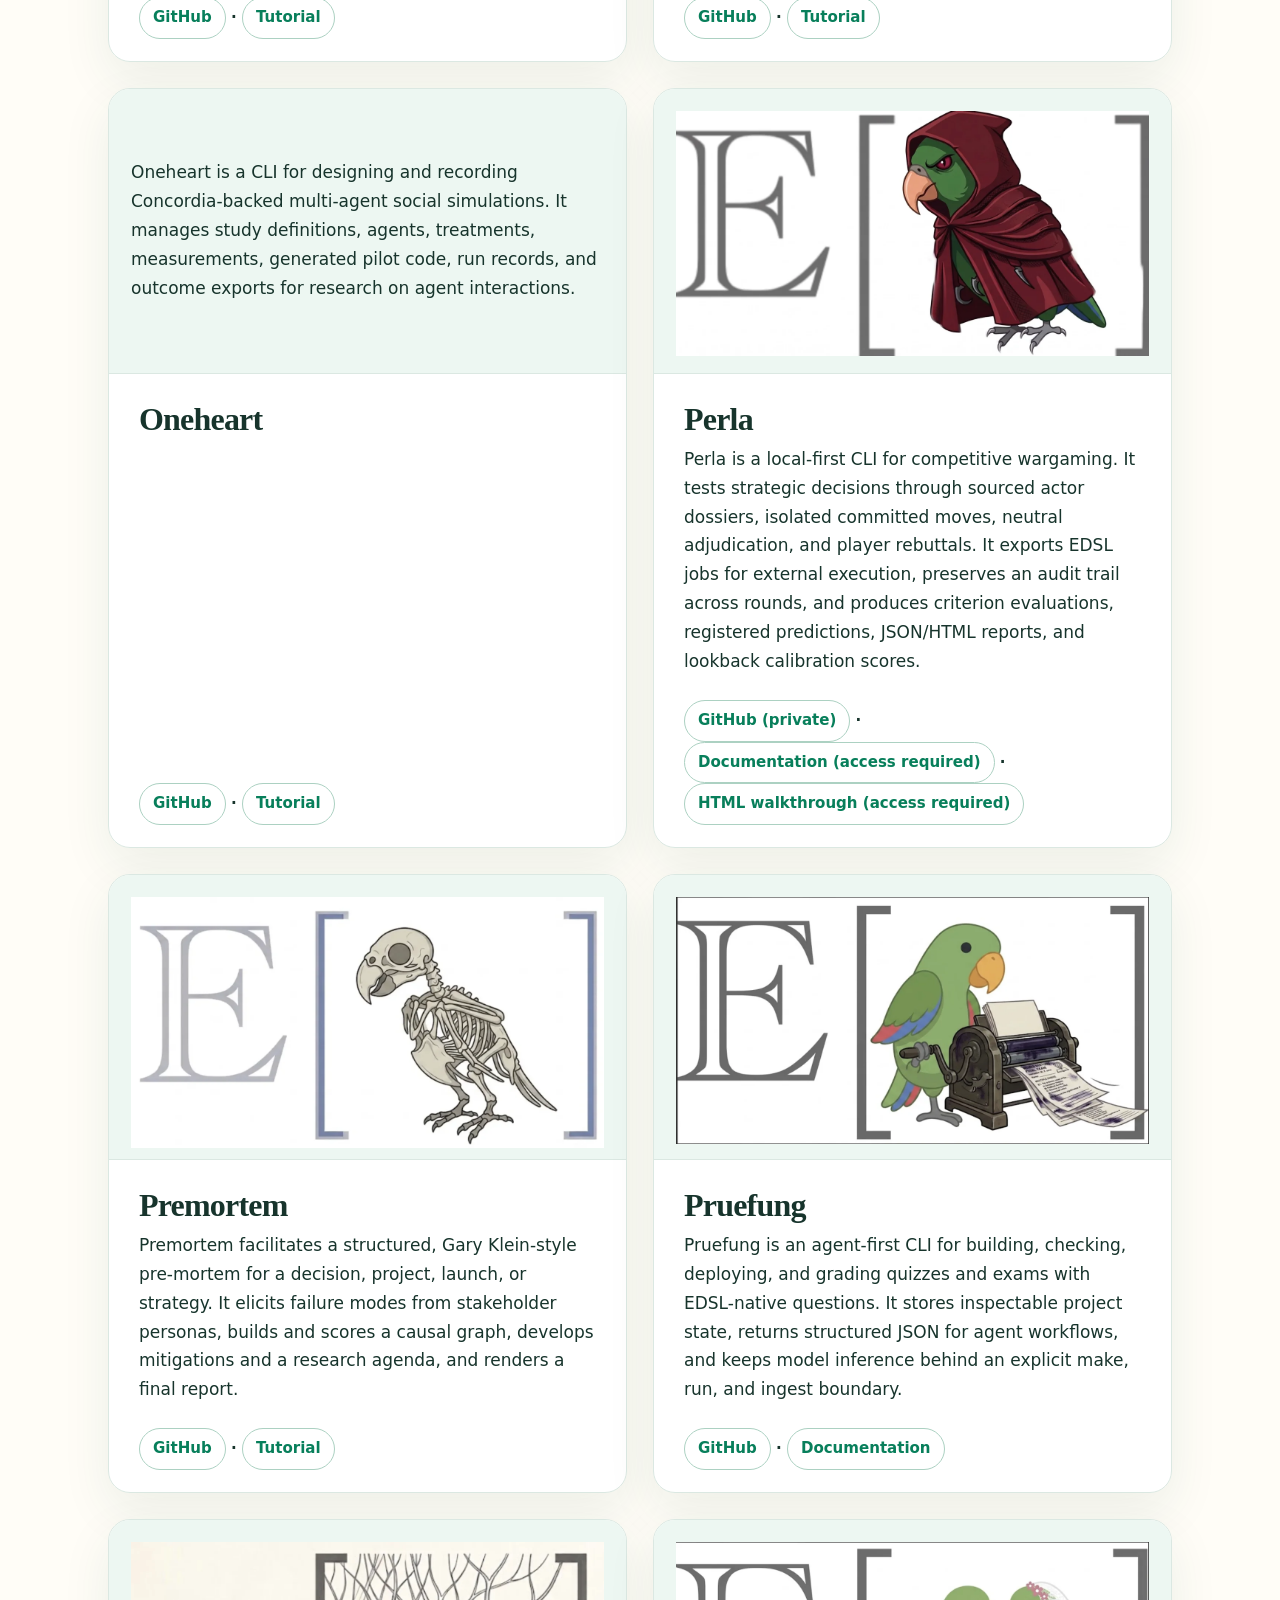
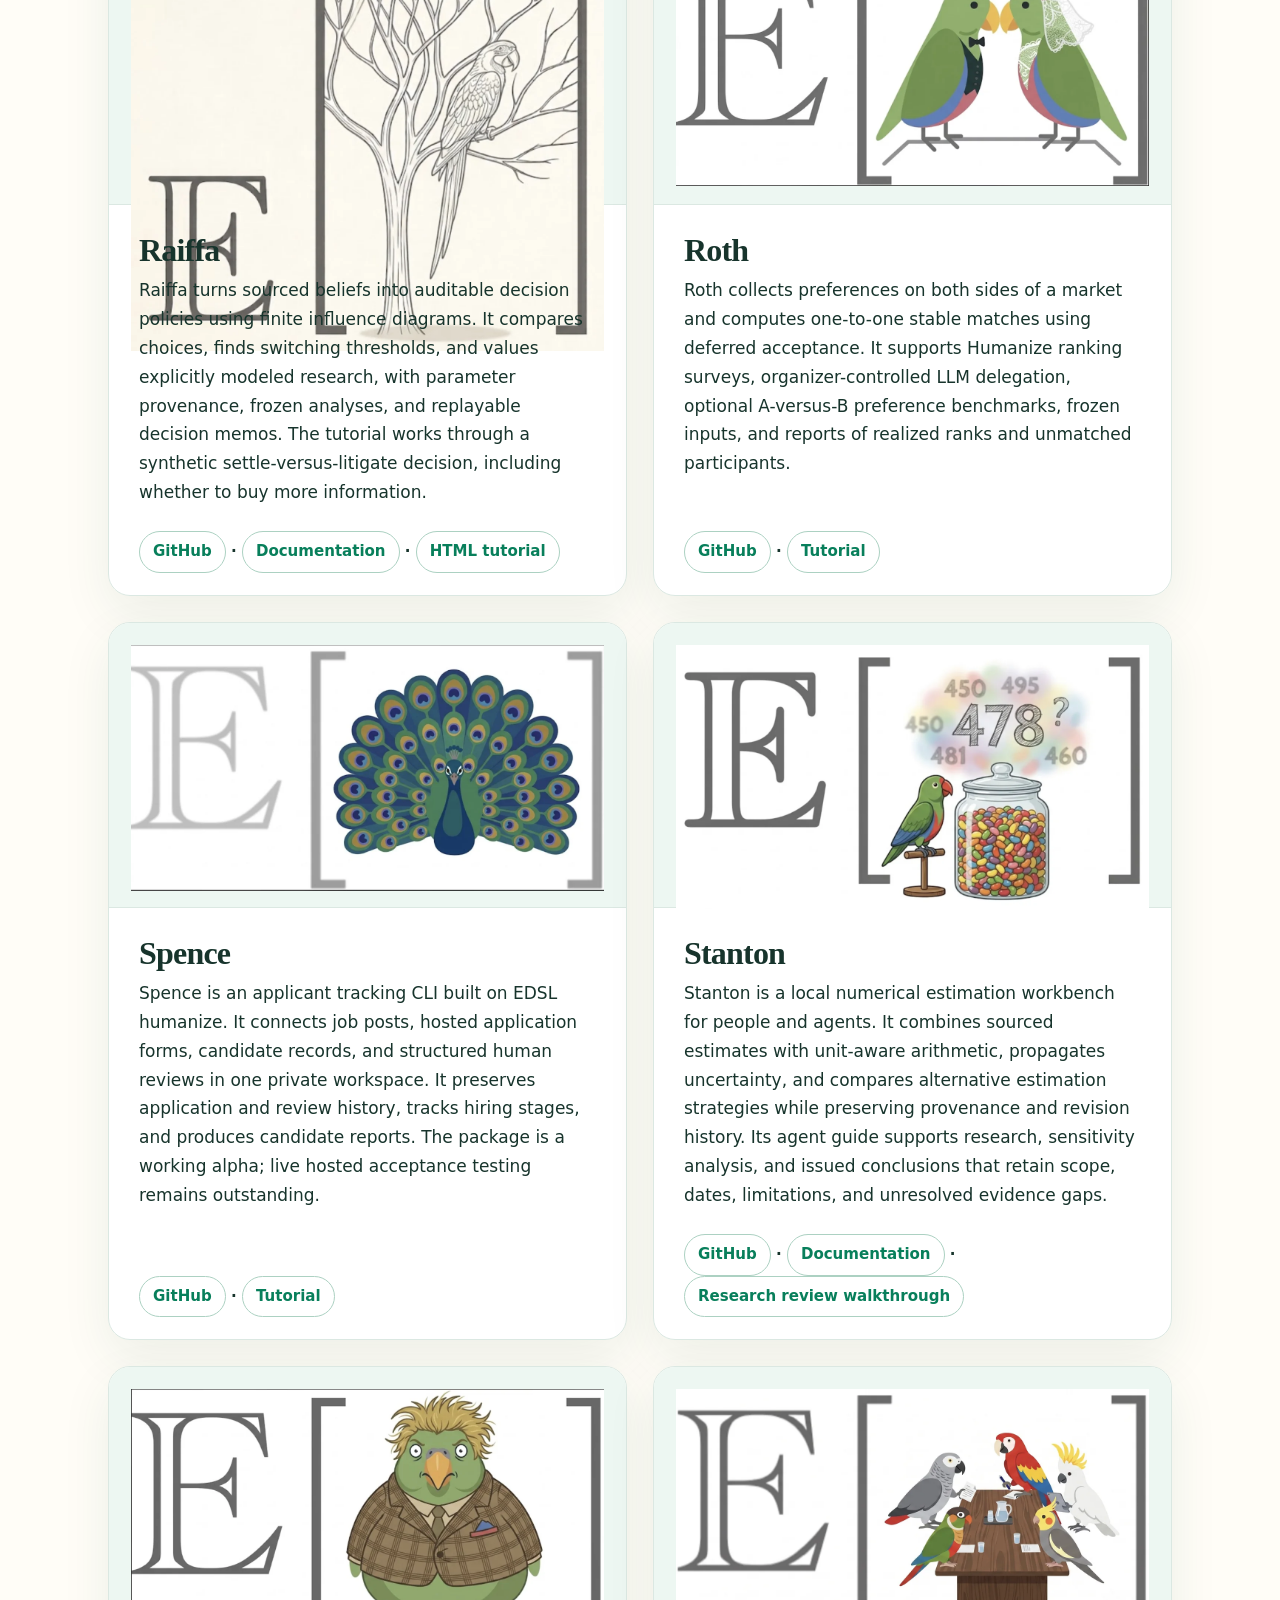
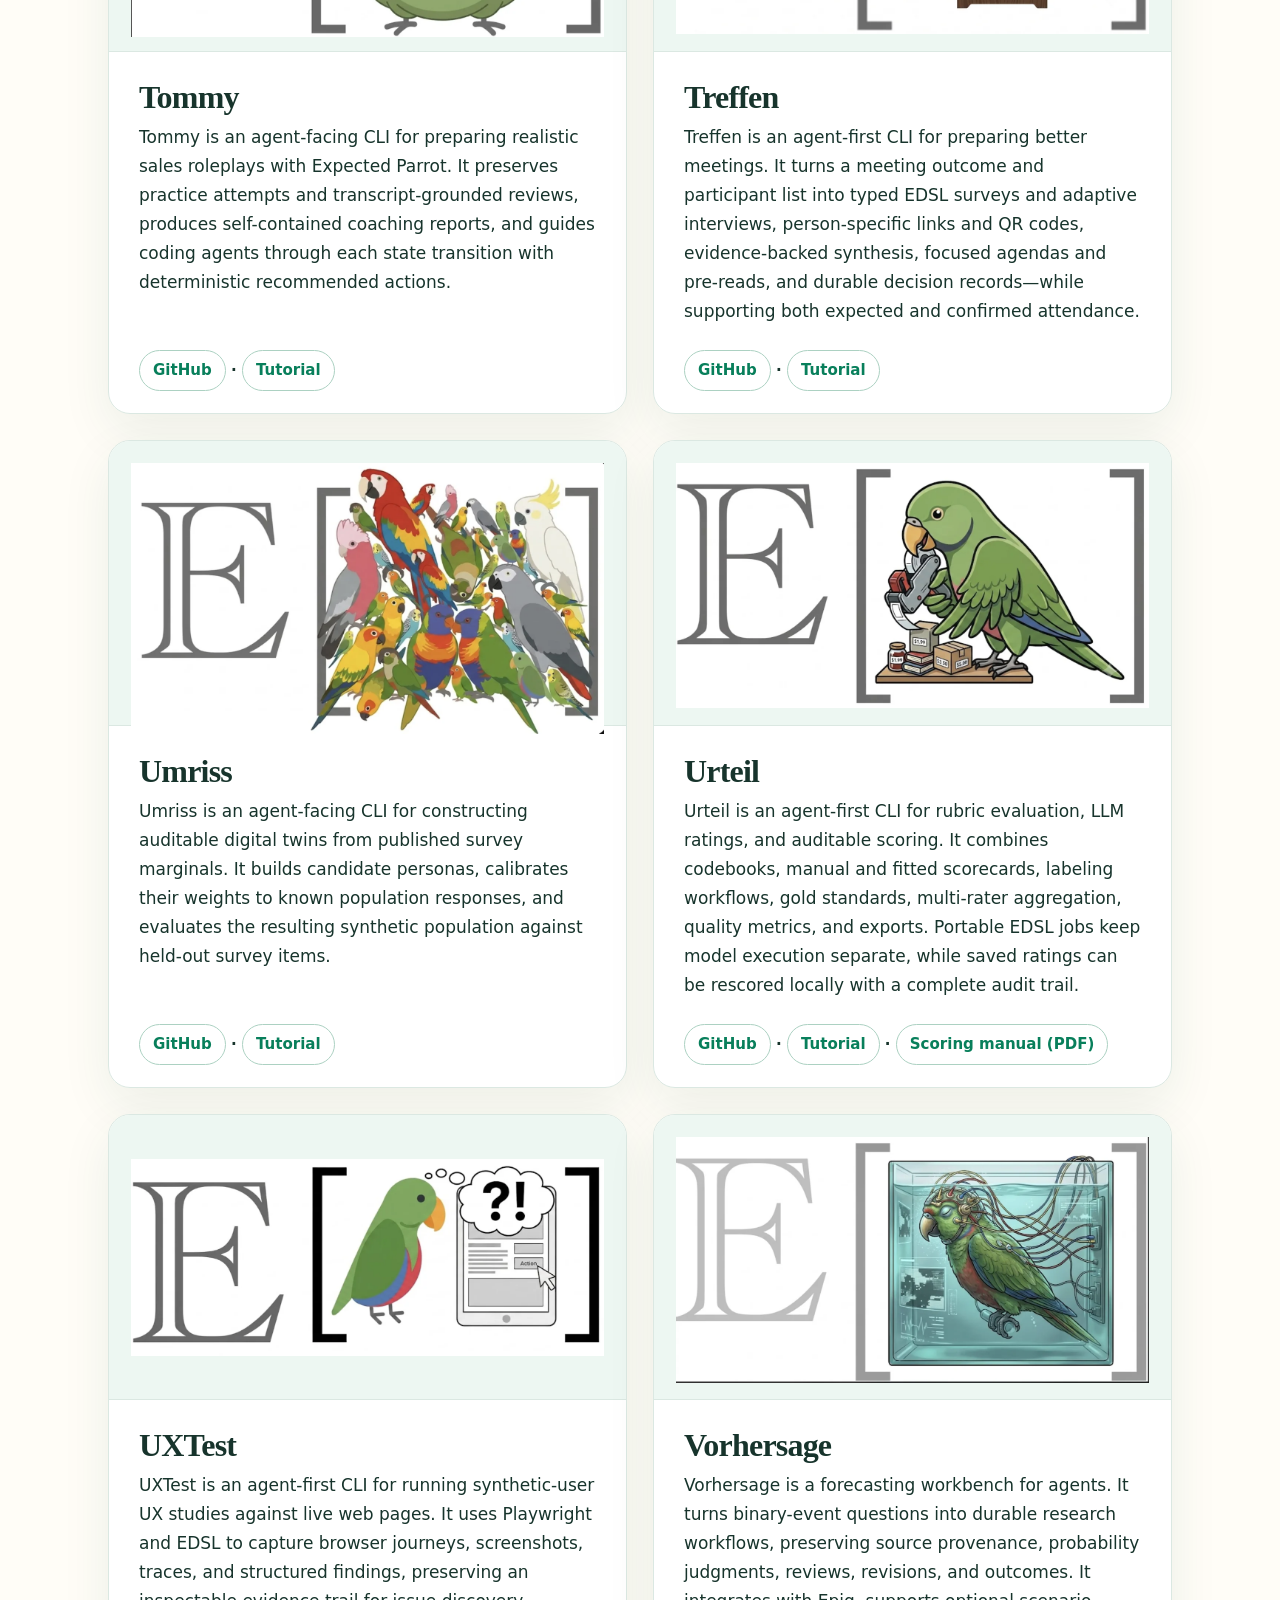
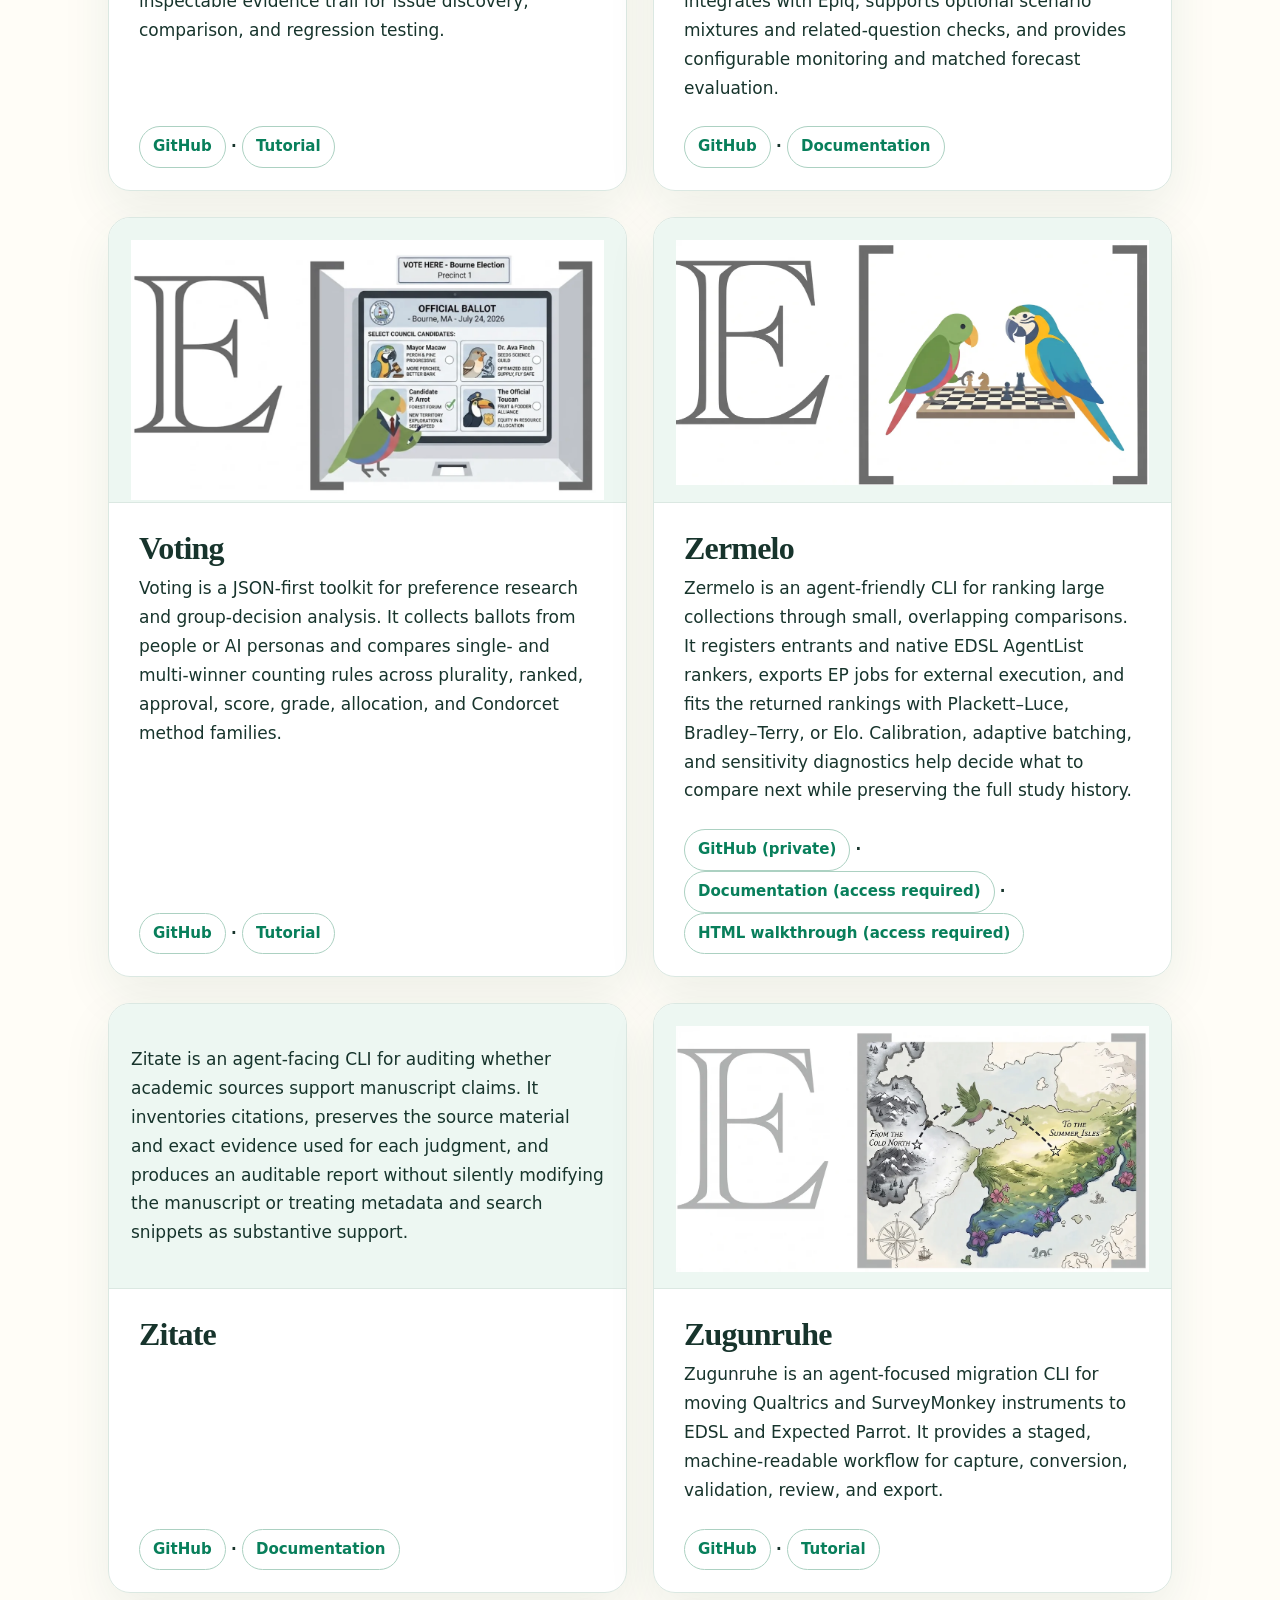
==== commit 391db172: "Add student research ideas page" ====
--- a/docs/index.html
+++ b/docs/index.html
@@ -31,7 +31,8 @@
 <section id="expected-parrot-cli-packages" class="level1">
 <h1>Expected Parrot packages</h1>
 <p><a href="https://expectedparrot.github.io/directory/">Browse the
-visual package directory</a> · <a
+visual package directory</a> · <a href="research-projects.html">Student
+research project ideas</a> · <a
 href="https://github.com/expectedparrot/directory/blob/main/docs/index.html">View
 the HTML source</a></p>
 <p>This catalog brings together foundational research tools and application packages from <a href="https://www.expectedparrot.com/">Expected Parrot</a>. Expected Parrot builds open tools for designing, running, and analyzing AI-powered research. Start with EDSL for surveys and model execution, Epiq for evidence-backed data, AISS for research design and analysis, and Conversation for simulated interactions, then explore applications for specific research methods and workflows.</p>
